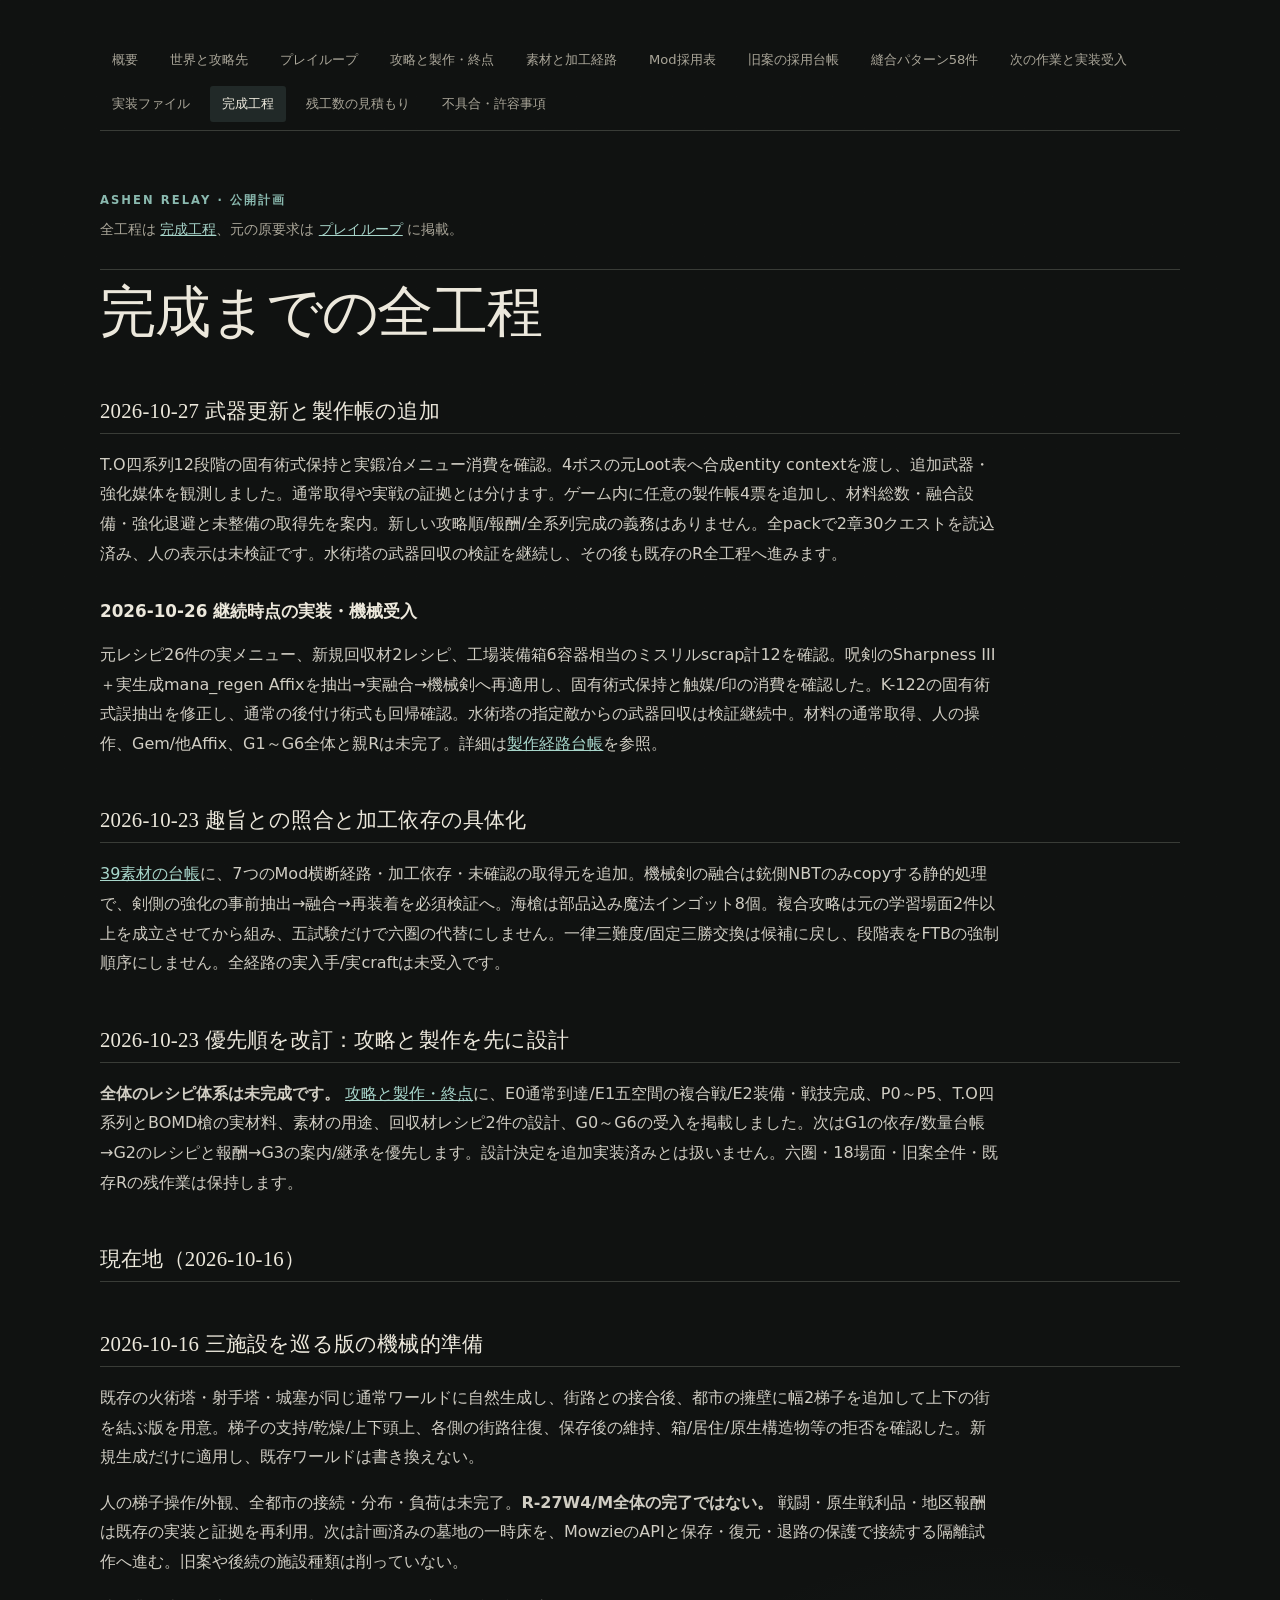
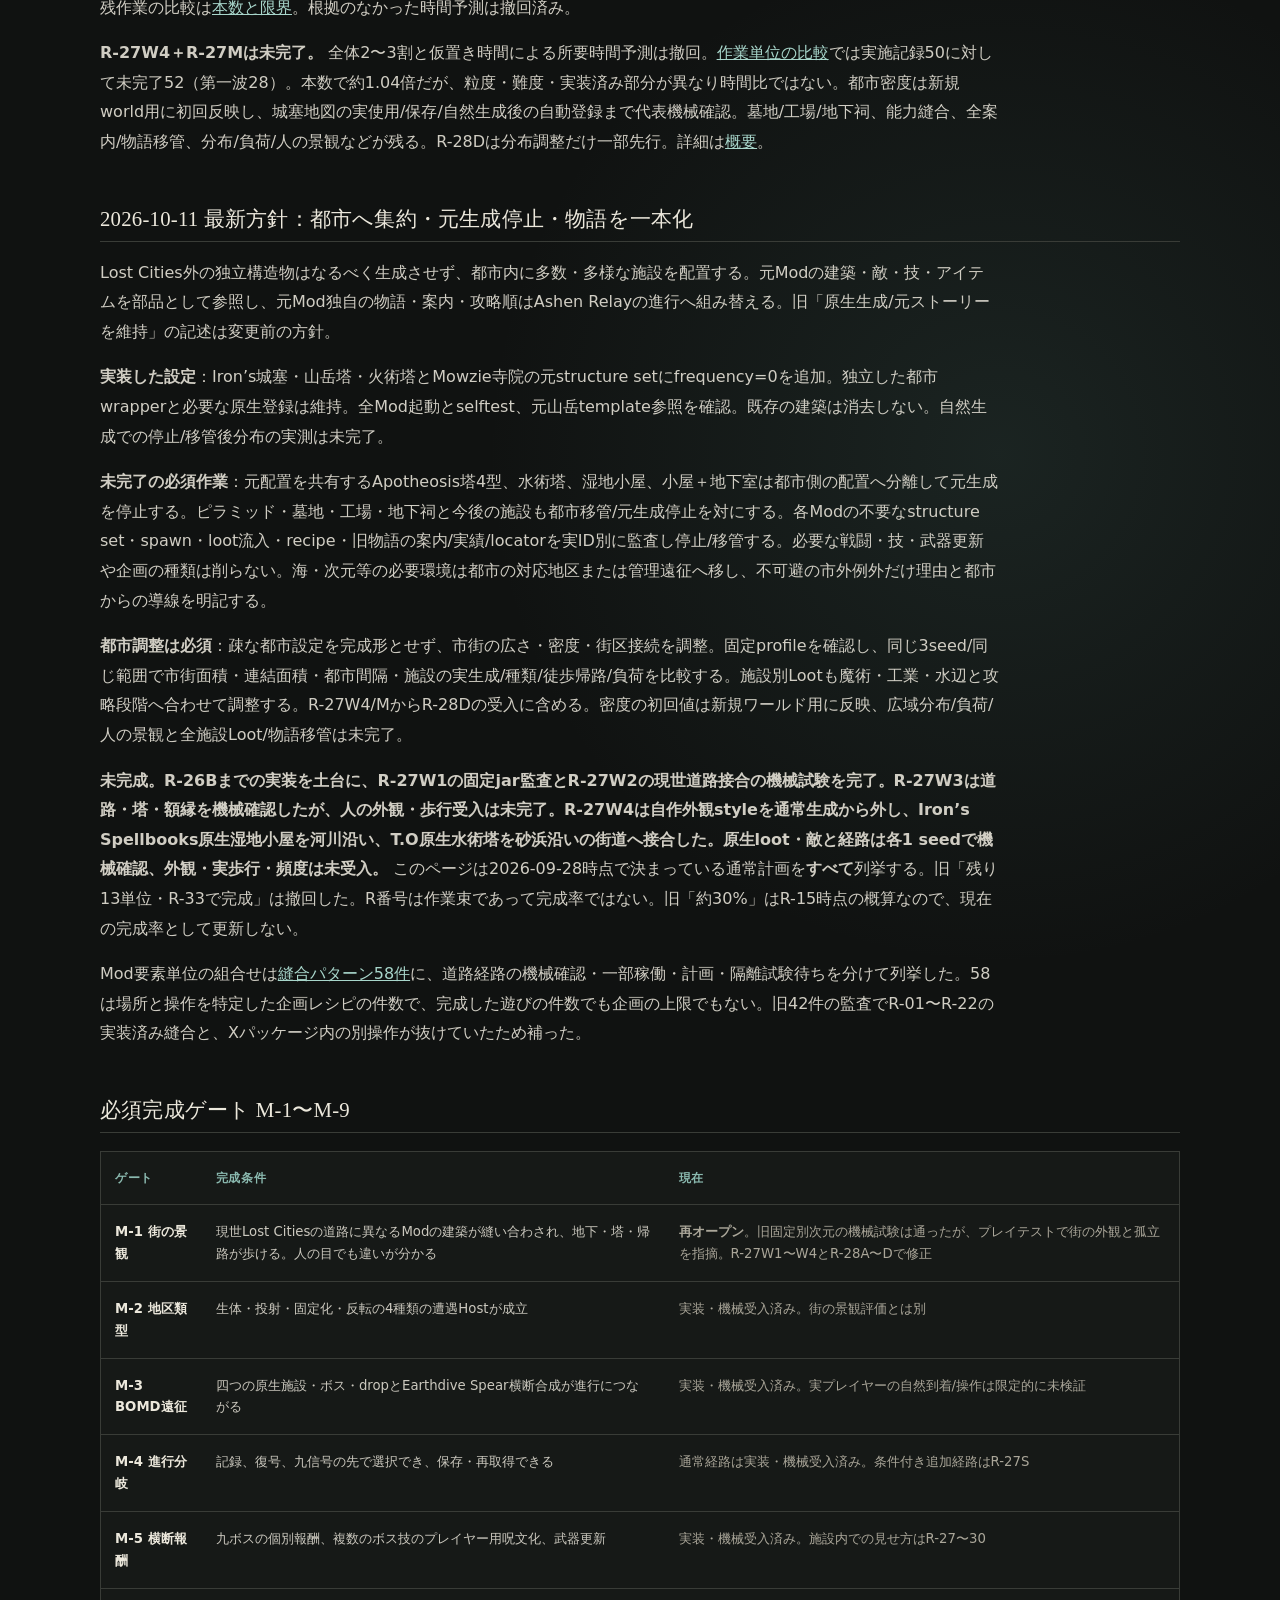
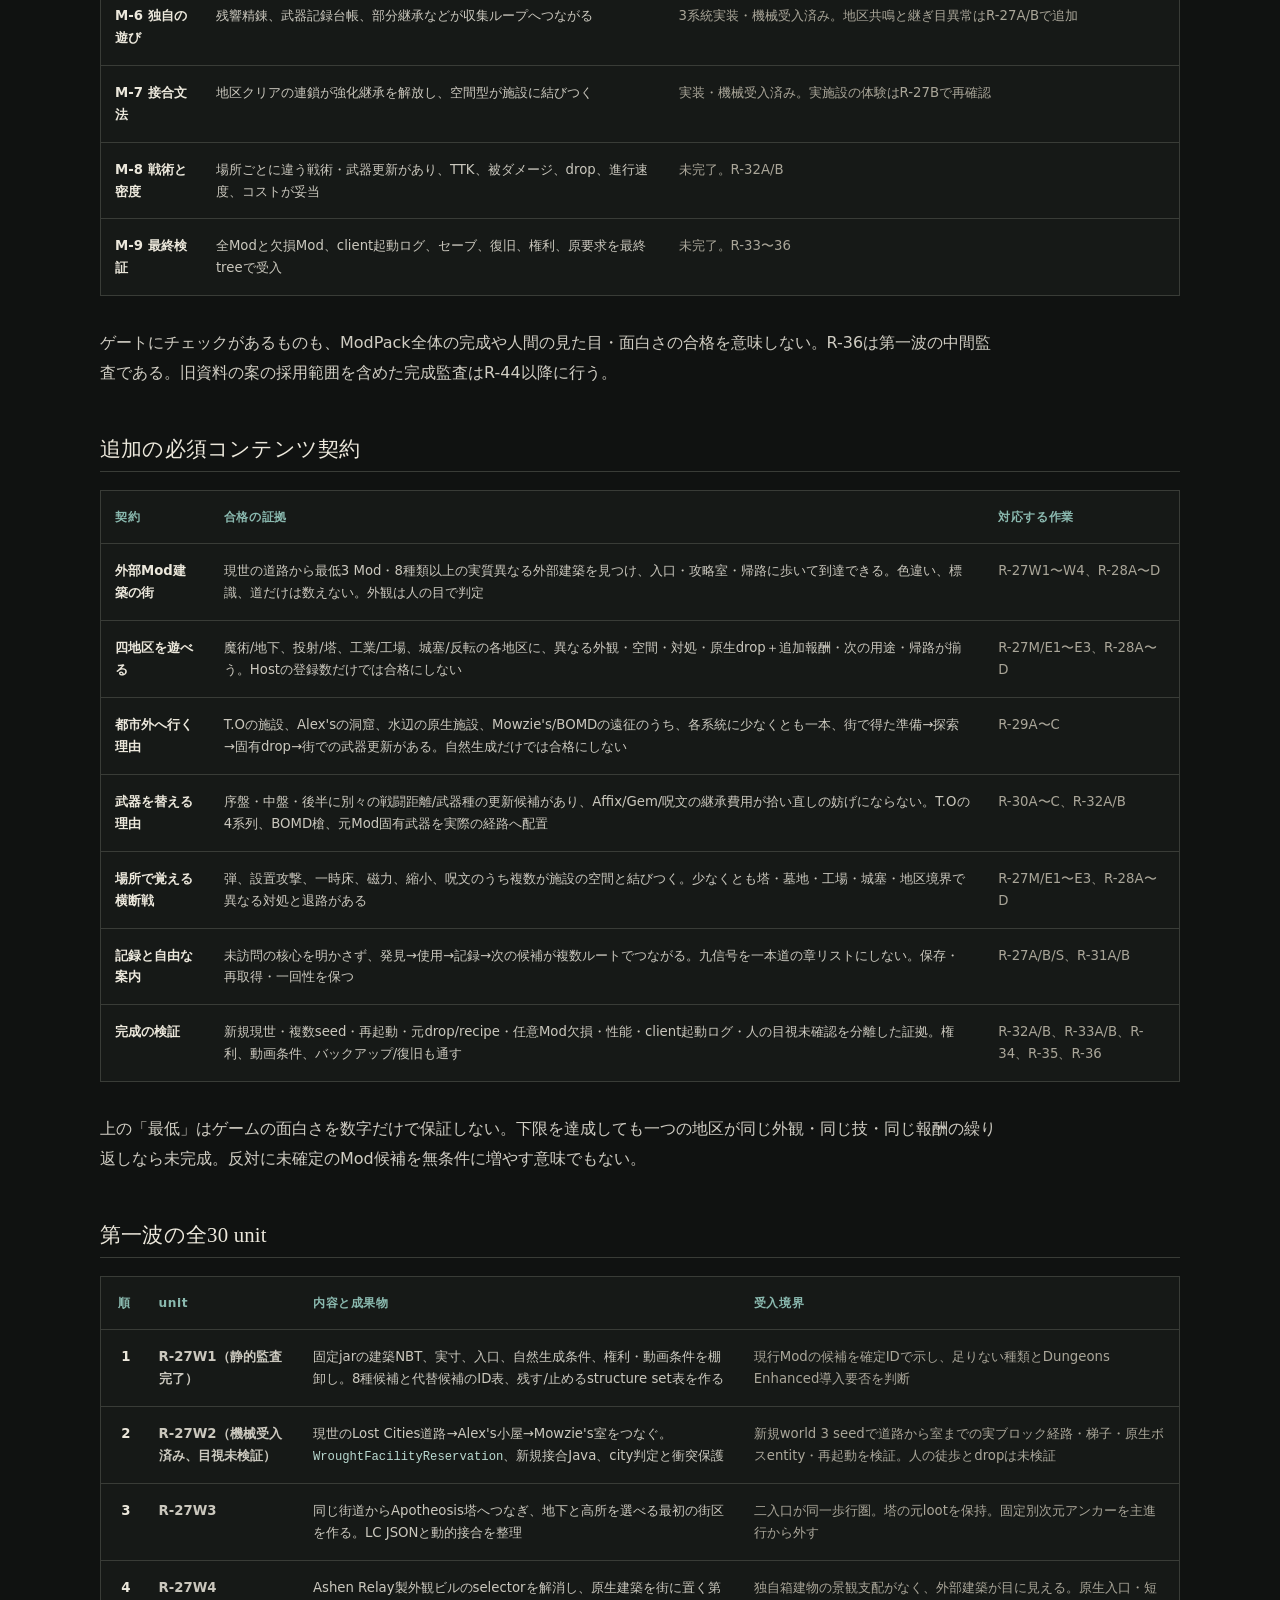
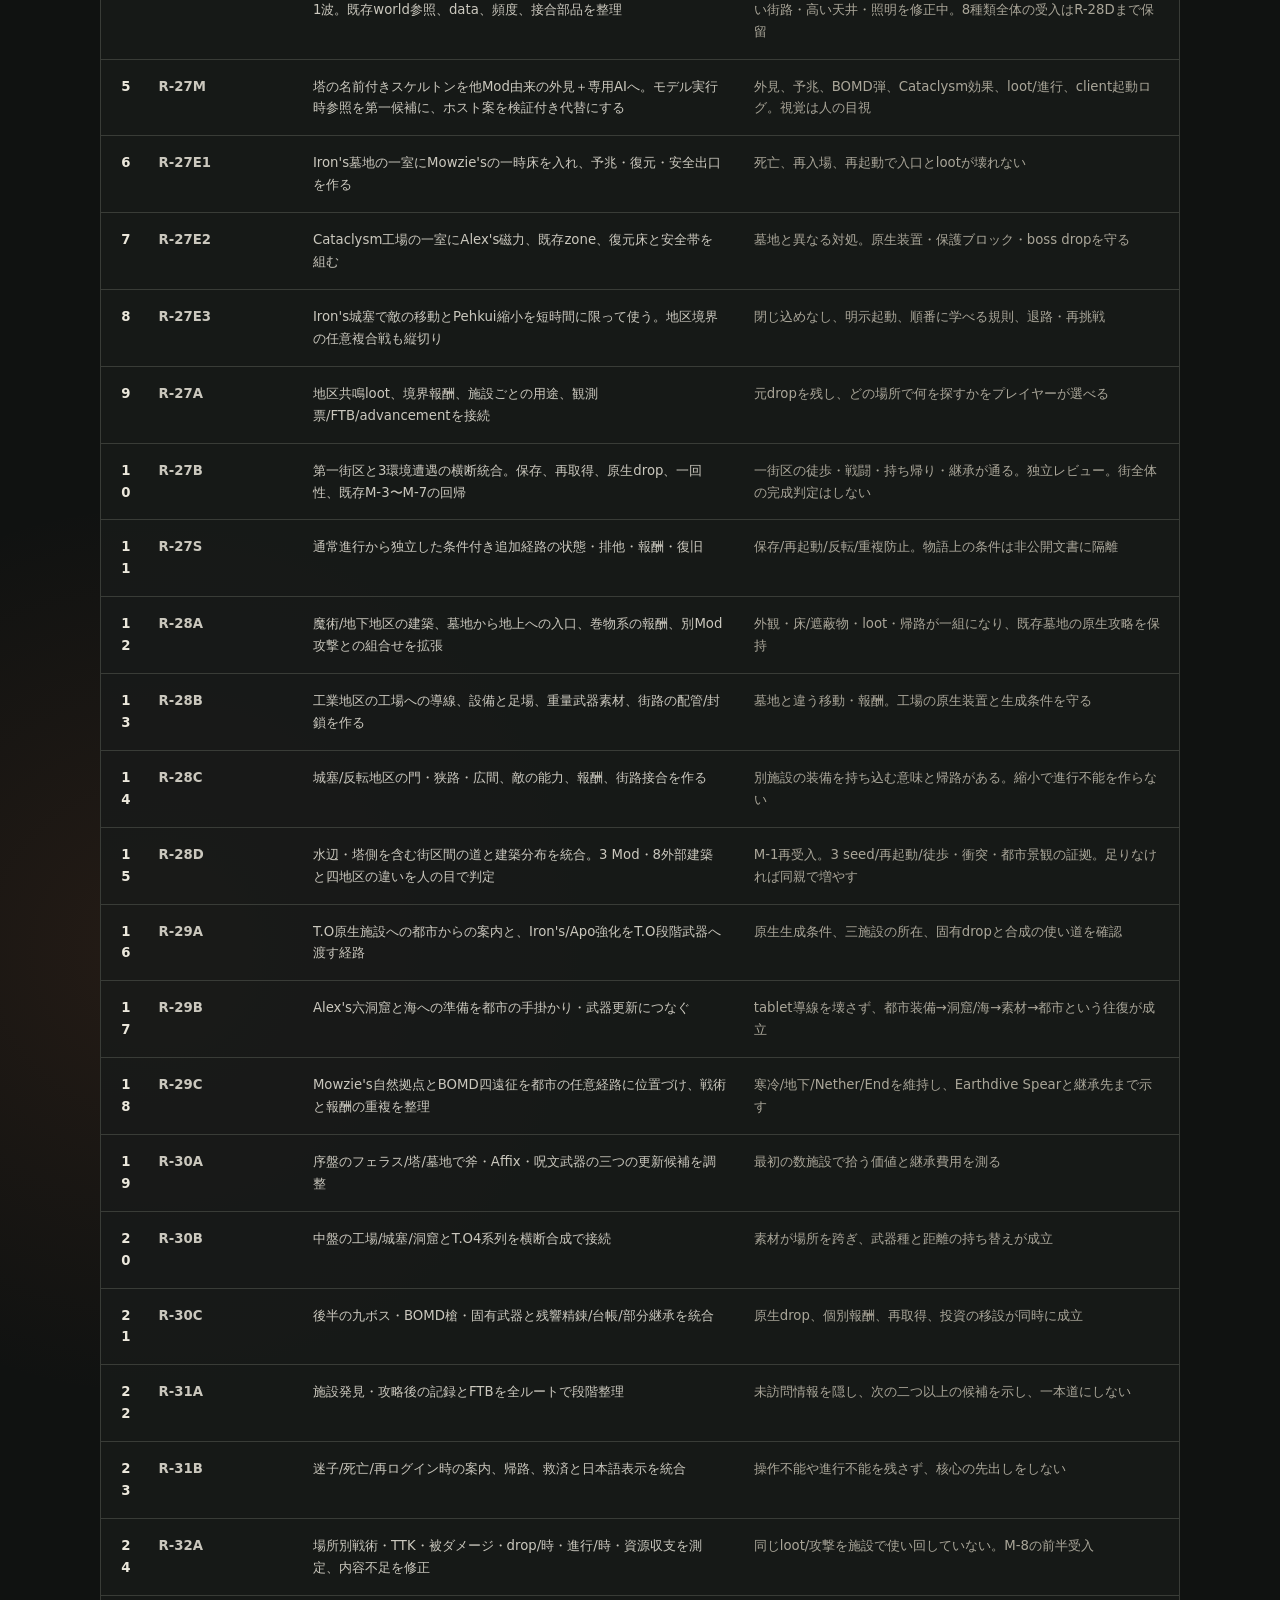
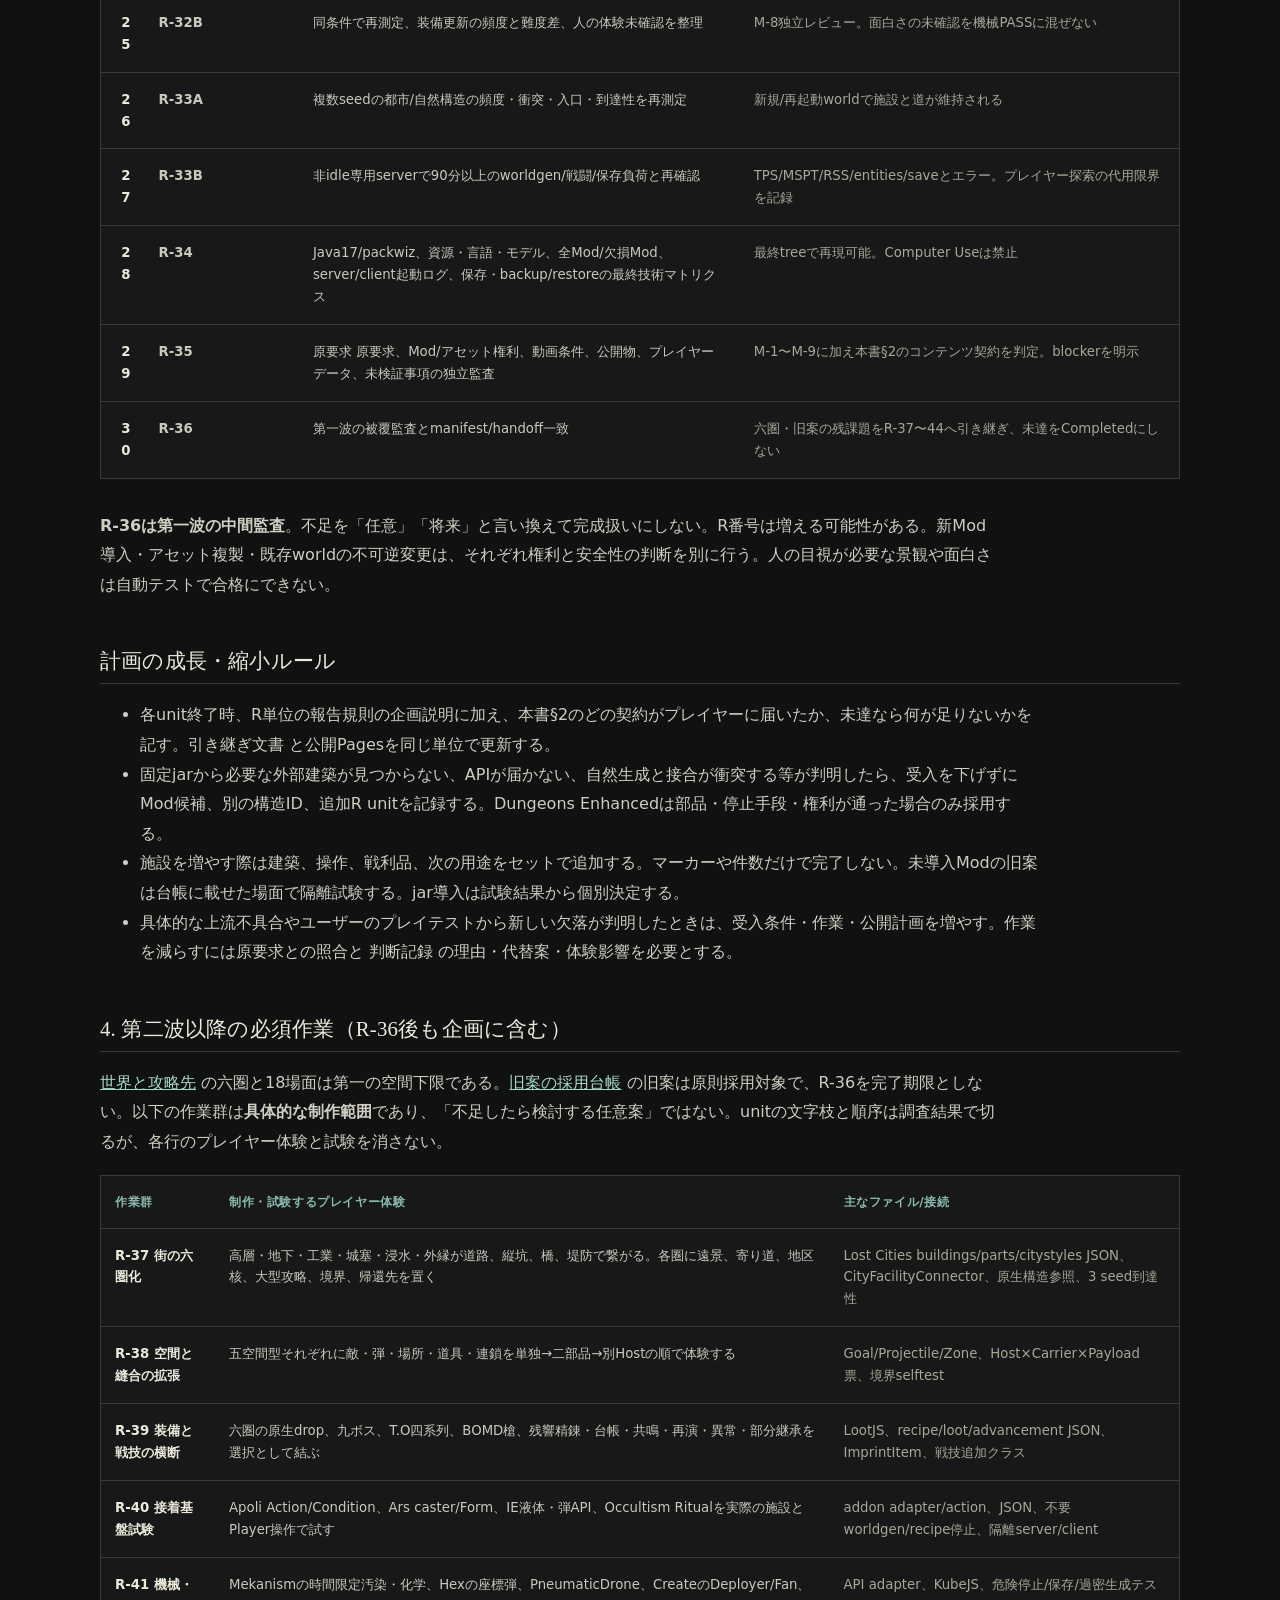
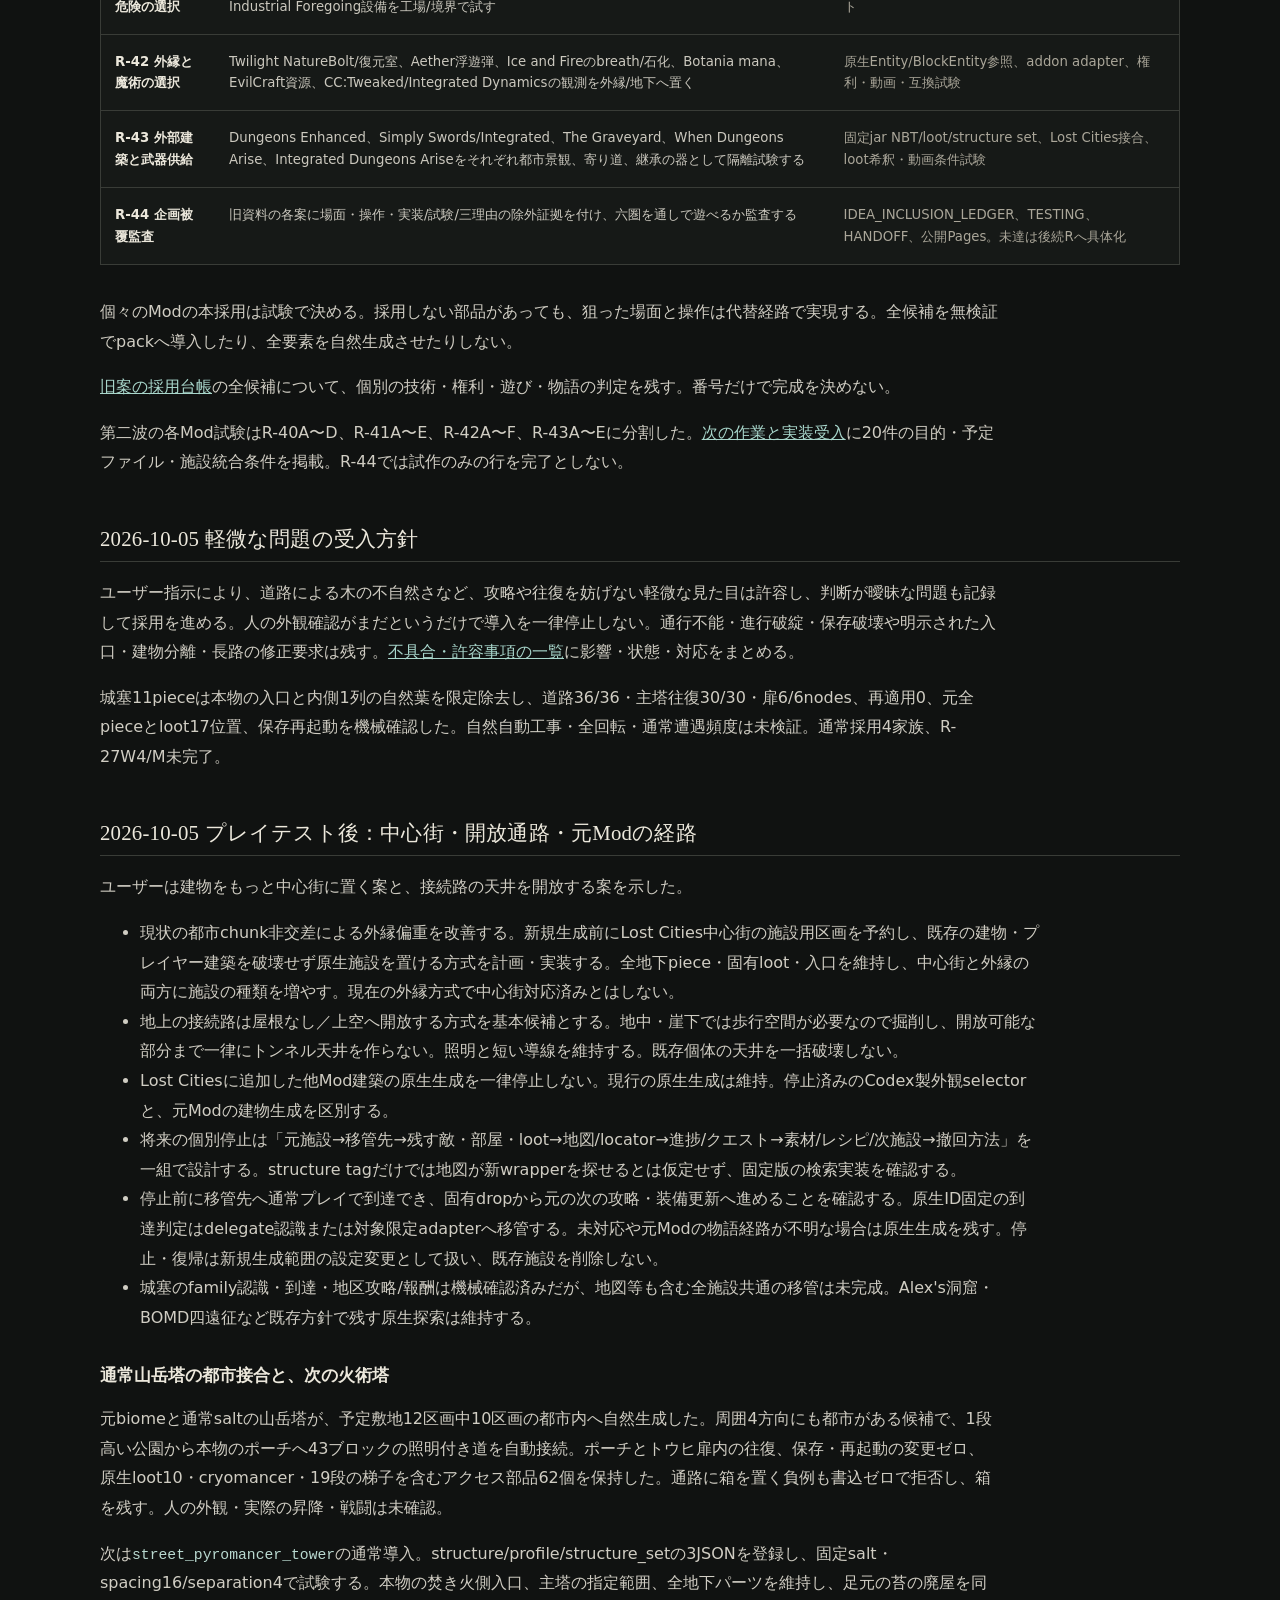
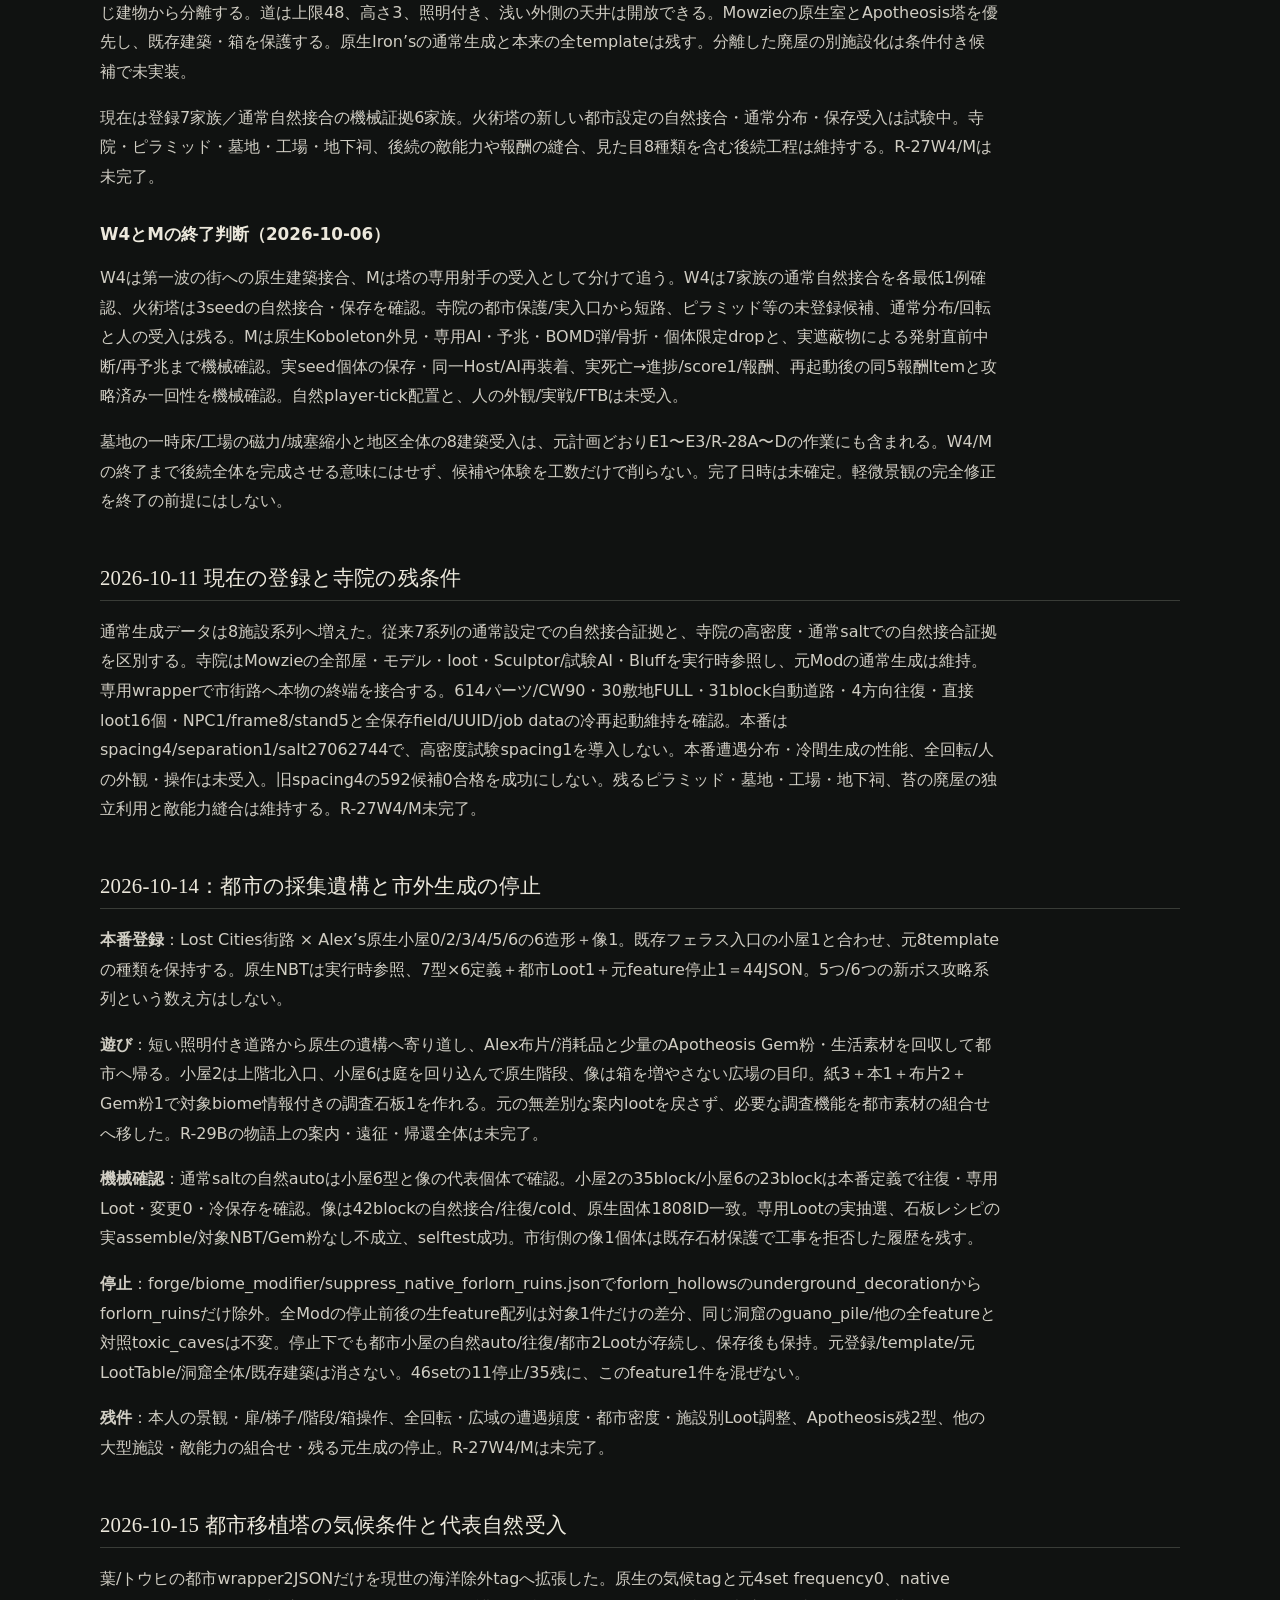
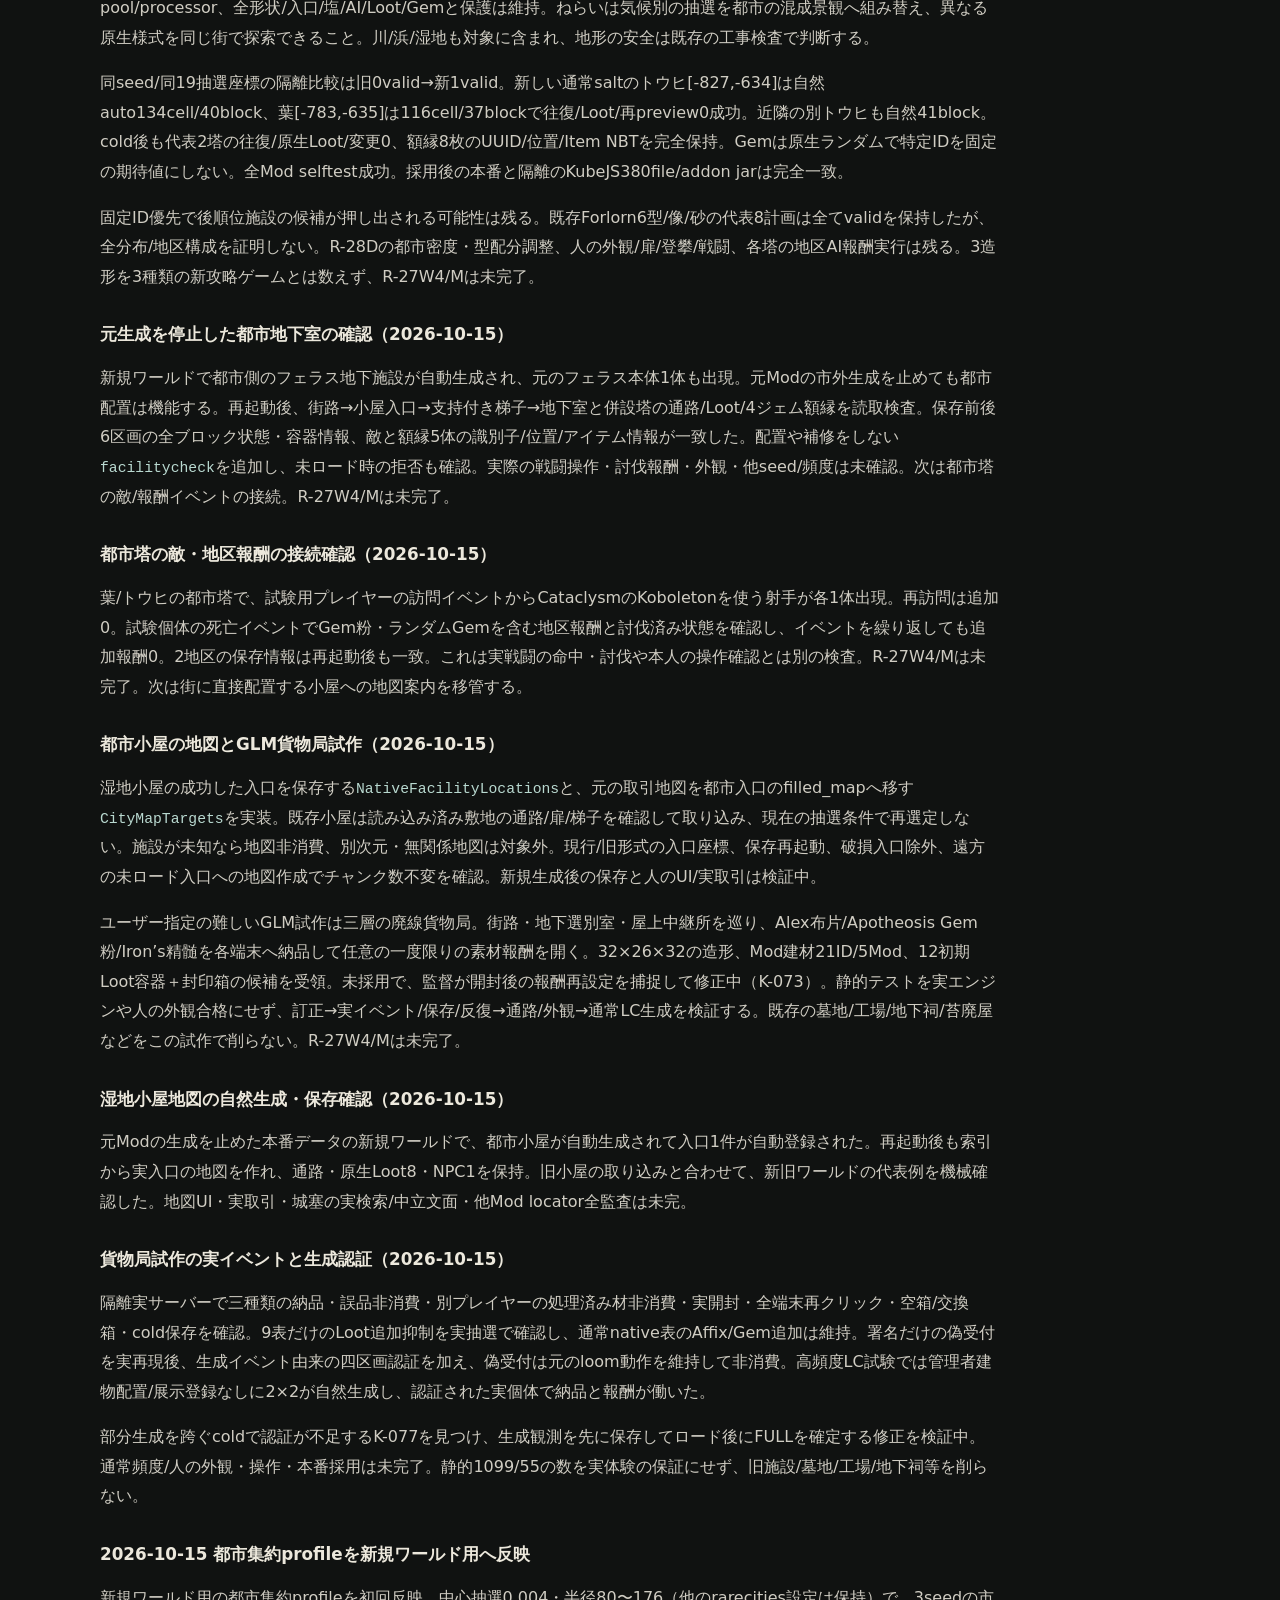
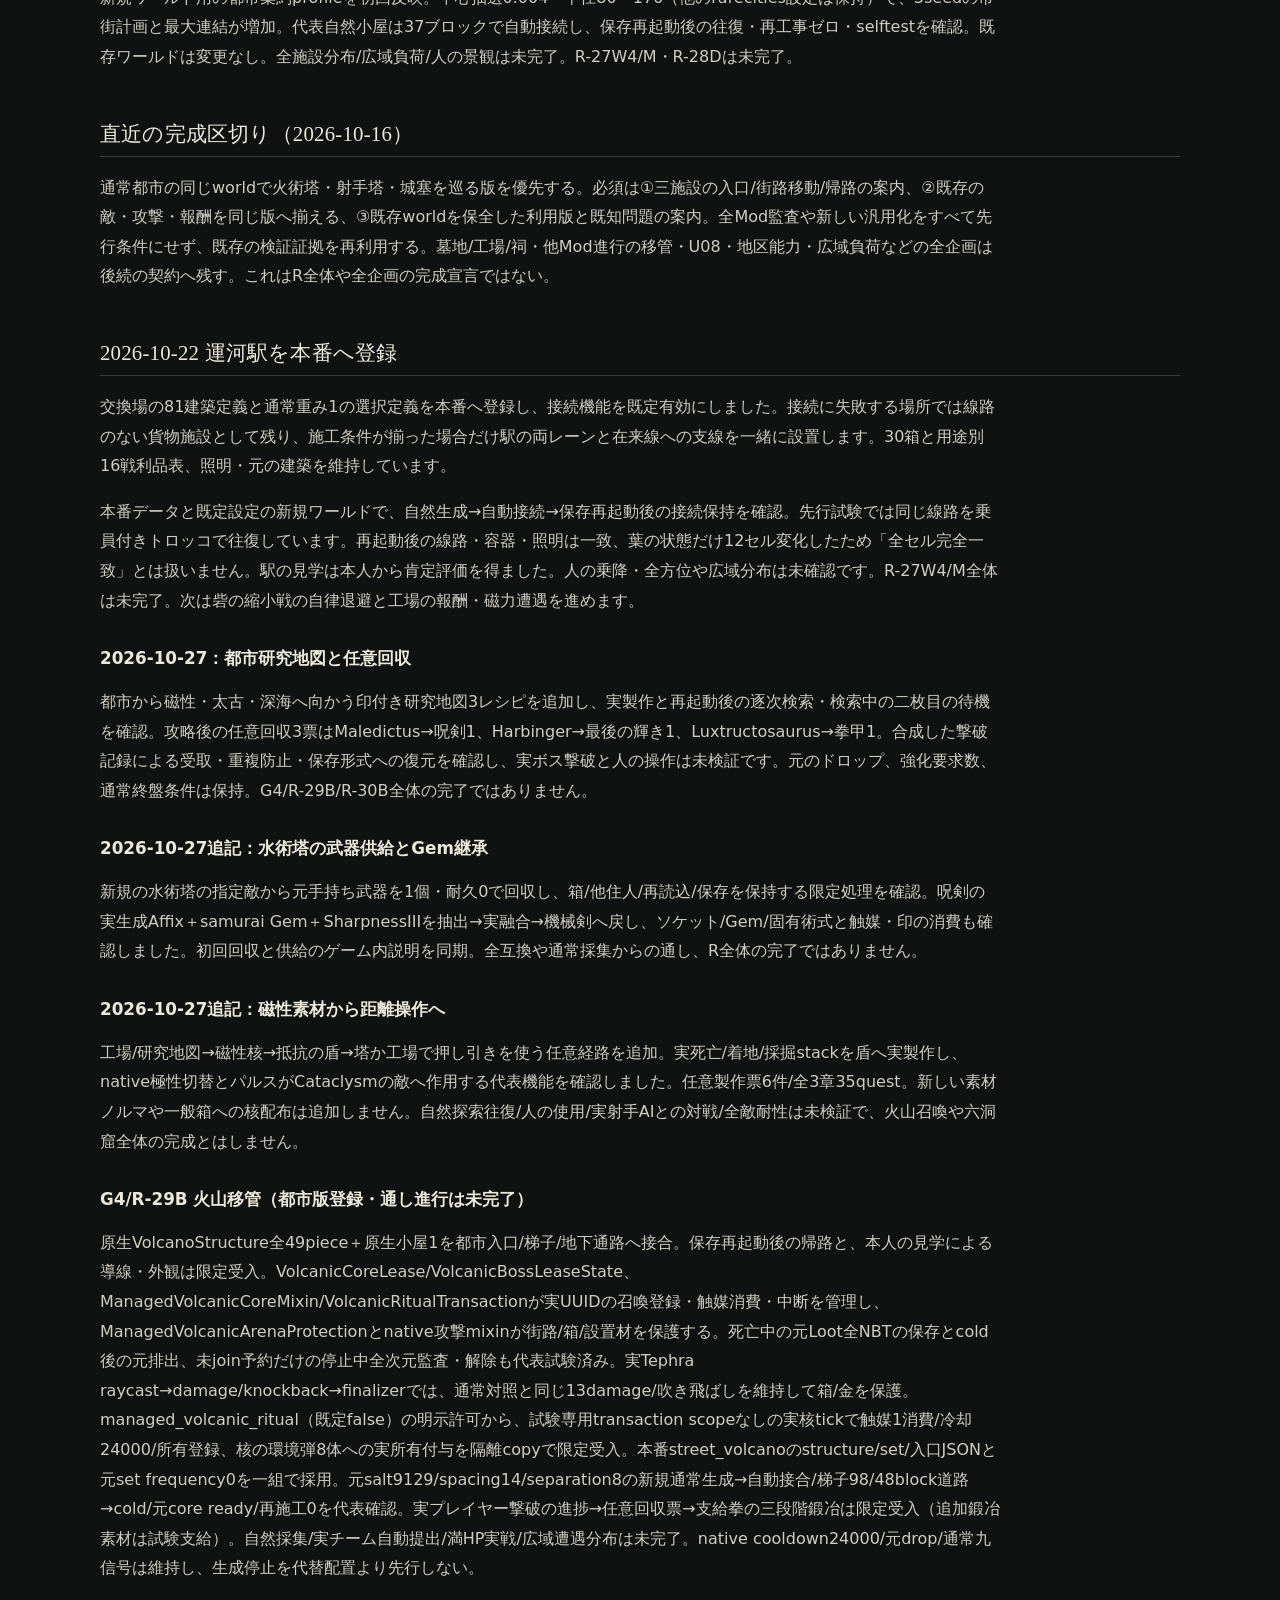
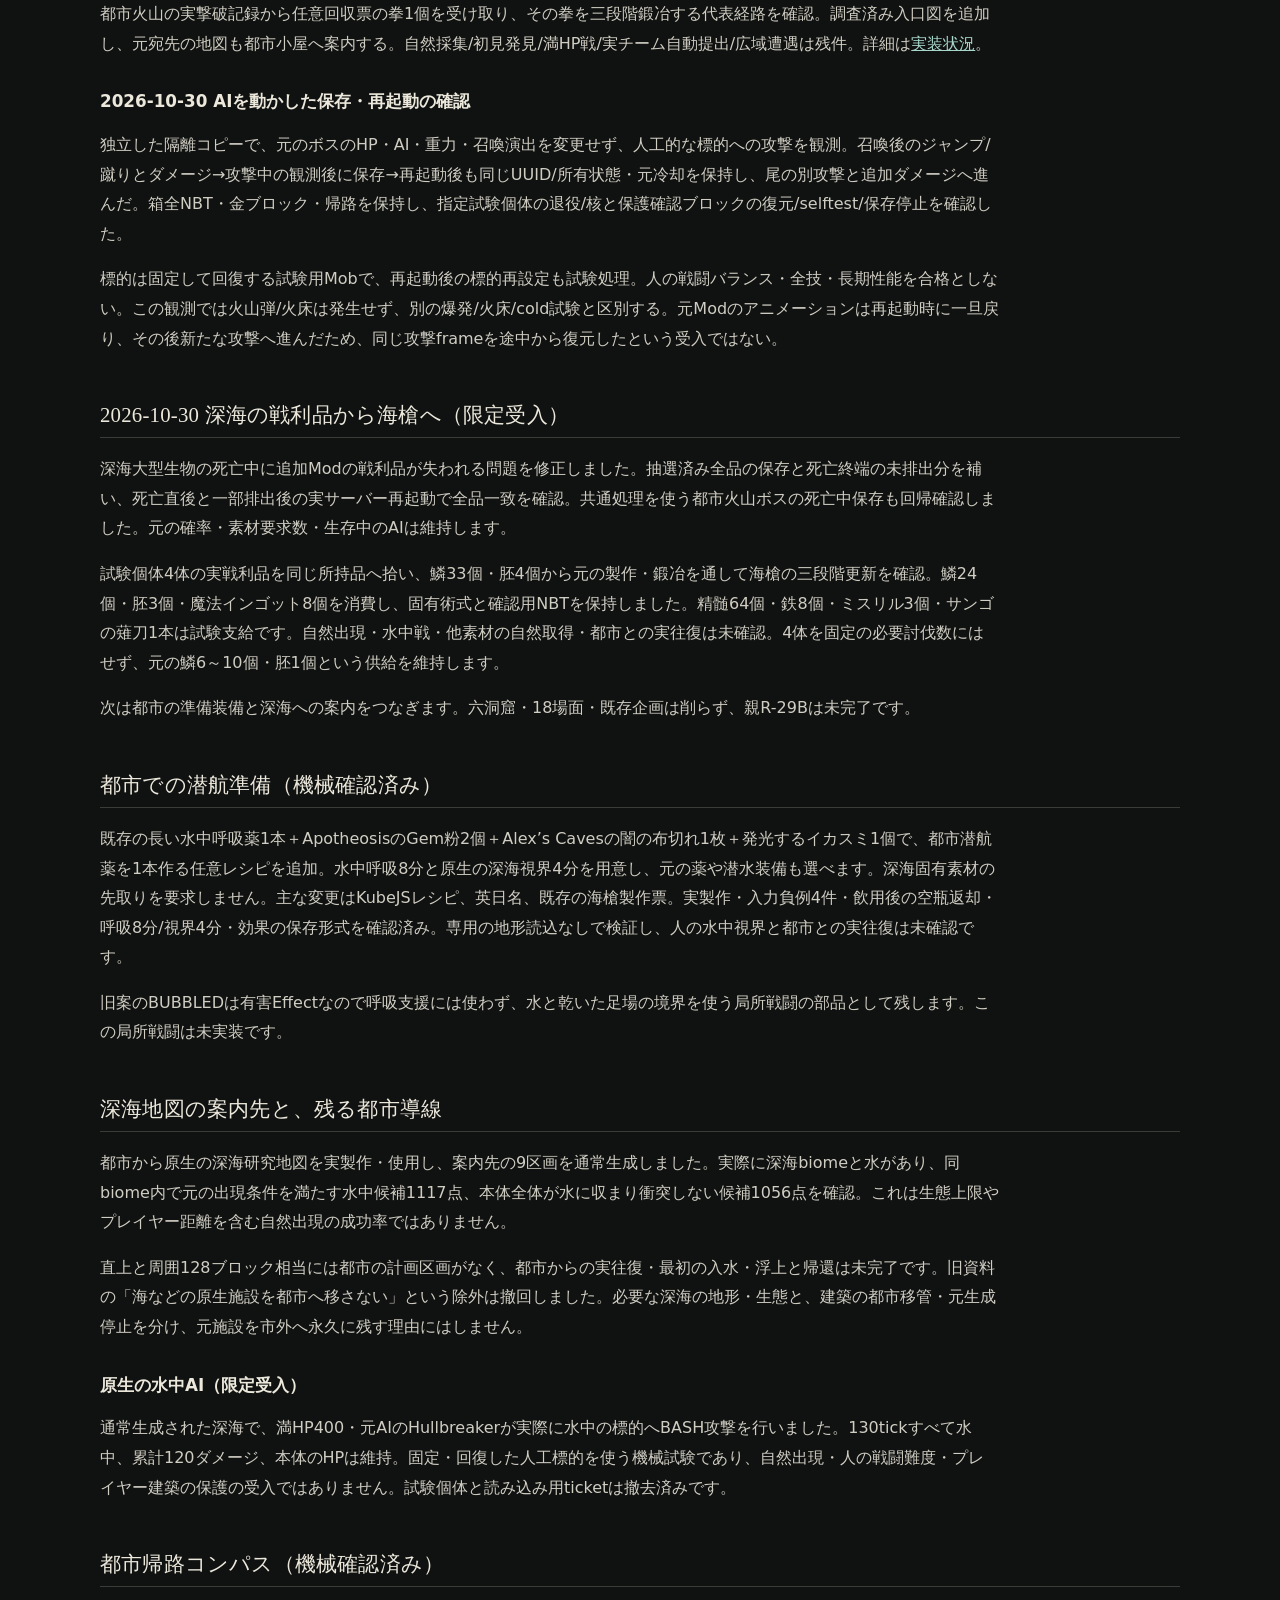
==== completion.html @ 856a6ea9 "Document native return and cleansing verification" ====
<!doctype html>
<html lang="ja">
<head>
  <meta charset="utf-8">
  <meta name="viewport" content="width=device-width, initial-scale=1">
  <meta name="robots" content="noindex, nofollow, noarchive">
  <meta name="description" content="Ashen Relayの完成工程。実装済み・計画・受入条件を区別して掲載。">
  <title>完成工程 — Ashen Relay</title>
  <link rel="stylesheet" href="style.css">
</head>
<body>
  <main>
    <nav class="site-nav" aria-label="サイト内のページ"><a href="index.html">概要</a><a href="world.html">世界と攻略先</a><a href="gameplay.html">プレイループ</a><a href="progression.html">攻略と製作・終点</a><a href="recipes.html">素材と加工経路</a><a href="mods.html">Mod採用表</a><a href="ideas.html">旧案の採用台帳</a><a href="seams.html">縫合パターン58件</a><a href="delivery.html">次の作業と実装受入</a><a href="implementation.html">実装ファイル</a><a href="completion.html" aria-current="page">完成工程</a><a href="estimate.html">残工数の見積もり</a><a href="known-issues.html">不具合・許容事項</a></nav>
    <header class="subpage-header"><p class="eyebrow">ASHEN RELAY · 公開計画</p><p class="subpage-lead">全工程は <a href="completion.html">完成工程</a>、元の原要求は <a href="gameplay.html">プレイループ</a> に掲載。</p></header>
    <article class="document"><h1>完成までの全工程</h1>
<h2>2026-10-27 武器更新と製作帳の追加</h2>
<p>T.O四系列12段階の固有術式保持と実鍛冶メニュー消費を確認。4ボスの元Loot表へ合成entity contextを渡し、追加武器・強化媒体を観測しました。通常取得や実戦の証拠とは分けます。ゲーム内に任意の製作帳4票を追加し、材料総数・融合設備・強化退避と未整備の取得先を案内。新しい攻略順/報酬/全系列完成の義務はありません。全packで2章30クエストを読込済み、人の表示は未検証です。水術塔の武器回収の検証を継続し、その後も既存のR全工程へ進みます。</p>
<h3>2026-10-26 継続時点の実装・機械受入</h3>
<p>元レシピ26件の実メニュー、新規回収材2レシピ、工場装備箱6容器相当のミスリルscrap計12を確認。呪剣のSharpness III＋実生成mana_regen Affixを抽出→実融合→機械剣へ再適用し、固有術式保持と触媒/印の消費を確認した。K-122の固有術式誤抽出を修正し、通常の後付け術式も回帰確認。水術塔の指定敵からの武器回収は検証継続中。材料の通常取得、人の操作、Gem/他Affix、G1～G6全体と親Rは未完了。詳細は<a href="recipes.html">製作経路台帳</a>を参照。</p>
<h2>2026-10-23 趣旨との照合と加工依存の具体化</h2>
<p><a href="recipes.html">39素材の台帳</a>に、7つのMod横断経路・加工依存・未確認の取得元を追加。機械剣の融合は銃側NBTのみcopyする静的処理で、剣側の強化の事前抽出→融合→再装着を必須検証へ。海槍は部品込み魔法インゴット8個。複合攻略は元の学習場面2件以上を成立させてから組み、五試験だけで六圏の代替にしません。一律三難度/固定三勝交換は候補に戻し、段階表をFTBの強制順序にしません。全経路の実入手/実craftは未受入です。</p>
<h2>2026-10-23 優先順を改訂：攻略と製作を先に設計</h2>
<p><strong>全体のレシピ体系は未完成です。</strong> <a href="progression.html">攻略と製作・終点</a>に、E0通常到達/E1五空間の複合戦/E2装備・戦技完成、P0～P5、T.O四系列とBOMD槍の実材料、素材の用途、回収材レシピ2件の設計、G0～G6の受入を掲載しました。次はG1の依存/数量台帳→G2のレシピと報酬→G3の案内/継承を優先します。設計決定を追加実装済みとは扱いません。六圏・18場面・旧案全件・既存Rの残作業は保持します。</p>
<h2>現在地（2026-10-16）</h2>
<h2>2026-10-16 三施設を巡る版の機械的準備</h2>
<p>既存の火術塔・射手塔・城塞が同じ通常ワールドに自然生成し、街路との接合後、都市の擁壁に幅2梯子を追加して上下の街を結ぶ版を用意。梯子の支持/乾燥/上下頭上、各側の街路往復、保存後の維持、箱/居住/原生構造物等の拒否を確認した。新規生成だけに適用し、既存ワールドは書き換えない。</p>
<p>人の梯子操作/外観、全都市の接続・分布・負荷は未完了。<strong>R-27W4/M全体の完了ではない。</strong> 戦闘・原生戦利品・地区報酬は既存の実装と証拠を再利用。次は計画済みの墓地の一時床を、MowzieのAPIと保存・復元・退路の保護で接続する隔離試作へ進む。旧案や後続の施設種類は削っていない。</p>
<p>残作業の比較は<a href="estimate.html">本数と限界</a>。根拠のなかった時間予測は撤回済み。</p>
<p><strong>R-27W4＋R-27Mは未完了。</strong> 全体2〜3割と仮置き時間による所要時間予測は撤回。<a href="estimate.html">作業単位の比較</a>では実施記録50に対して未完了52（第一波28）。本数で約1.04倍だが、粒度・難度・実装済み部分が異なり時間比ではない。都市密度は新規world用に初回反映し、城塞地図の実使用/保存/自然生成後の自動登録まで代表機械確認。墓地/工場/地下祠、能力縫合、全案内/物語移管、分布/負荷/人の景観などが残る。R-28Dは分布調整だけ一部先行。詳細は<a href="index.html">概要</a>。</p>
<h2>2026-10-11 最新方針：都市へ集約・元生成停止・物語を一本化</h2>
<p>Lost Cities外の独立構造物はなるべく生成させず、都市内に多数・多様な施設を配置する。元Modの建築・敵・技・アイテムを部品として参照し、元Mod独自の物語・案内・攻略順はAshen Relayの進行へ組み替える。旧「原生生成/元ストーリーを維持」の記述は変更前の方針。</p>
<p><strong>実装した設定</strong>：Iron’s城塞・山岳塔・火術塔とMowzie寺院の元structure setにfrequency=0を追加。独立した都市wrapperと必要な原生登録は維持。全Mod起動とselftest、元山岳template参照を確認。既存の建築は消去しない。自然生成での停止/移管後分布の実測は未完了。</p>
<p><strong>未完了の必須作業</strong>：元配置を共有するApotheosis塔4型、水術塔、湿地小屋、小屋＋地下室は都市側の配置へ分離して元生成を停止する。ピラミッド・墓地・工場・地下祠と今後の施設も都市移管/元生成停止を対にする。各Modの不要なstructure set・spawn・loot流入・recipe・旧物語の案内/実績/locatorを実ID別に監査し停止/移管する。必要な戦闘・技・武器更新や企画の種類は削らない。海・次元等の必要環境は都市の対応地区または管理遠征へ移し、不可避の市外例外だけ理由と都市からの導線を明記する。</p>
<p><strong>都市調整は必須</strong>：疎な都市設定を完成形とせず、市街の広さ・密度・街区接続を調整。固定profileを確認し、同じ3seed/同じ範囲で市街面積・連結面積・都市間隔・施設の実生成/種類/徒歩帰路/負荷を比較する。施設別Lootも魔術・工業・水辺と攻略段階へ合わせて調整する。R-27W4/MからR-28Dの受入に含める。密度の初回値は新規ワールド用に反映、広域分布/負荷/人の景観と全施設Loot/物語移管は未完了。</p>
<p><strong>未完成。R-26Bまでの実装を土台に、R-27W1の固定jar監査とR-27W2の現世道路接合の機械試験を完了。R-27W3は道路・塔・額縁を機械確認したが、人の外観・歩行受入は未完了。R-27W4は自作外観styleを通常生成から外し、Iron’s Spellbooks原生湿地小屋を河川沿い、T.O原生水術塔を砂浜沿いの街道へ接合した。原生loot・敵と経路は各1 seedで機械確認、外観・実歩行・頻度は未受入。</strong> このページは2026-09-28時点で決まっている通常計画を<strong>すべて</strong>列挙する。旧「残り13単位・R-33で完成」は撤回した。R番号は作業束であって完成率ではない。旧「約30%」はR-15時点の概算なので、現在の完成率として更新しない。</p>
<p>Mod要素単位の組合せは<a href="seams.html">縫合パターン58件</a>に、道路経路の機械確認・一部稼働・計画・隔離試験待ちを分けて列挙した。58は場所と操作を特定した企画レシピの件数で、完成した遊びの件数でも企画の上限でもない。旧42件の監査でR-01〜R-22の実装済み縫合と、Xパッケージ内の別操作が抜けていたため補った。</p>
<h2>必須完成ゲート M-1〜M-9</h2>
<table>
<thead>
<tr>
<th>ゲート</th>
<th>完成条件</th>
<th>現在</th>
</tr>
</thead>
<tbody>
<tr>
<td>M-1 街の景観</td>
<td>現世Lost Citiesの道路に異なるModの建築が縫い合わされ、地下・塔・帰路が歩ける。人の目でも違いが分かる</td>
<td><strong>再オープン</strong>。旧固定別次元の機械試験は通ったが、プレイテストで街の外観と孤立を指摘。R-27W1〜W4とR-28A〜Dで修正</td>
</tr>
<tr>
<td>M-2 地区類型</td>
<td>生体・投射・固定化・反転の4種類の遭遇Hostが成立</td>
<td>実装・機械受入済み。街の景観評価とは別</td>
</tr>
<tr>
<td>M-3 BOMD遠征</td>
<td>四つの原生施設・ボス・dropとEarthdive Spear横断合成が進行につながる</td>
<td>実装・機械受入済み。実プレイヤーの自然到着/操作は限定的に未検証</td>
</tr>
<tr>
<td>M-4 進行分岐</td>
<td>記録、復号、九信号の先で選択でき、保存・再取得できる</td>
<td>通常経路は実装・機械受入済み。条件付き追加経路はR-27S</td>
</tr>
<tr>
<td>M-5 横断報酬</td>
<td>九ボスの個別報酬、複数のボス技のプレイヤー用呪文化、武器更新</td>
<td>実装・機械受入済み。施設内での見せ方はR-27〜30</td>
</tr>
<tr>
<td>M-6 独自の遊び</td>
<td>残響精錬、武器記録台帳、部分継承などが収集ループへつながる</td>
<td>3系統実装・機械受入済み。地区共鳴と継ぎ目異常はR-27A/Bで追加</td>
</tr>
<tr>
<td>M-7 接合文法</td>
<td>地区クリアの連鎖が強化継承を解放し、空間型が施設に結びつく</td>
<td>実装・機械受入済み。実施設の体験はR-27Bで再確認</td>
</tr>
<tr>
<td>M-8 戦術と密度</td>
<td>場所ごとに違う戦術・武器更新があり、TTK、被ダメージ、drop、進行速度、コストが妥当</td>
<td>未完了。R-32A/B</td>
</tr>
<tr>
<td>M-9 最終検証</td>
<td>全Modと欠損Mod、client起動ログ、セーブ、復旧、権利、原要求を最終treeで受入</td>
<td>未完了。R-33〜36</td>
</tr>
</tbody>
</table>
<p>ゲートにチェックがあるものも、ModPack全体の完成や人間の見た目・面白さの合格を意味しない。R-36は第一波の中間監査である。旧資料の案の採用範囲を含めた完成監査はR-44以降に行う。</p>
<h2>追加の必須コンテンツ契約</h2>
<table>
<thead>
<tr>
<th>契約</th>
<th>合格の証拠</th>
<th>対応する作業</th>
</tr>
</thead>
<tbody>
<tr>
<td><strong>外部Mod建築の街</strong></td>
<td>現世の道路から最低3 Mod・8種類以上の実質異なる外部建築を見つけ、入口・攻略室・帰路に歩いて到達できる。色違い、標識、道だけは数えない。外観は人の目で判定</td>
<td>R-27W1〜W4、R-28A〜D</td>
</tr>
<tr>
<td><strong>四地区を遊べる</strong></td>
<td>魔術/地下、投射/塔、工業/工場、城塞/反転の各地区に、異なる外観・空間・対処・原生drop＋追加報酬・次の用途・帰路が揃う。Hostの登録数だけでは合格にしない</td>
<td>R-27M/E1〜E3、R-28A〜D</td>
</tr>
<tr>
<td><strong>都市外へ行く理由</strong></td>
<td>T.Oの施設、Alex'sの洞窟、水辺の原生施設、Mowzie's/BOMDの遠征のうち、各系統に少なくとも一本、街で得た準備→探索→固有drop→街での武器更新がある。自然生成だけでは合格にしない</td>
<td>R-29A〜C</td>
</tr>
<tr>
<td><strong>武器を替える理由</strong></td>
<td>序盤・中盤・後半に別々の戦闘距離/武器種の更新候補があり、Affix/Gem/呪文の継承費用が拾い直しの妨げにならない。T.Oの4系列、BOMD槍、元Mod固有武器を実際の経路へ配置</td>
<td>R-30A〜C、R-32A/B</td>
</tr>
<tr>
<td><strong>場所で覚える横断戦</strong></td>
<td>弾、設置攻撃、一時床、磁力、縮小、呪文のうち複数が施設の空間と結びつく。少なくとも塔・墓地・工場・城塞・地区境界で異なる対処と退路がある</td>
<td>R-27M/E1〜E3、R-28A〜D</td>
</tr>
<tr>
<td><strong>記録と自由な案内</strong></td>
<td>未訪問の核心を明かさず、発見→使用→記録→次の候補が複数ルートでつながる。九信号を一本道の章リストにしない。保存・再取得・一回性を保つ</td>
<td>R-27A/B/S、R-31A/B</td>
</tr>
<tr>
<td><strong>完成の検証</strong></td>
<td>新規現世・複数seed・再起動・元drop/recipe・任意Mod欠損・性能・client起動ログ・人の目視未確認を分離した証拠。権利、動画条件、バックアップ/復旧も通す</td>
<td>R-32A/B、R-33A/B、R-34、R-35、R-36</td>
</tr>
</tbody>
</table>
<p>上の「最低」はゲームの面白さを数字だけで保証しない。下限を達成しても一つの地区が同じ外観・同じ技・同じ報酬の繰り返しなら未完成。反対に未確定のMod候補を無条件に増やす意味でもない。</p>
<h2>第一波の全30 unit</h2>
<table>
<thead>
<tr>
<th style="text-align:right">順</th>
<th>unit</th>
<th>内容と成果物</th>
<th>受入境界</th>
</tr>
</thead>
<tbody>
<tr>
<td style="text-align:right">1</td>
<td><strong>R-27W1（静的監査完了）</strong></td>
<td>固定jarの建築NBT、実寸、入口、自然生成条件、権利・動画条件を棚卸し。8種候補と代替候補のID表、残す/止めるstructure set表を作る</td>
<td>現行Modの候補を確定IDで示し、足りない種類とDungeons Enhanced導入要否を判断</td>
</tr>
<tr>
<td style="text-align:right">2</td>
<td><strong>R-27W2（機械受入済み、目視未検証）</strong></td>
<td>現世のLost Cities道路→Alex's小屋→Mowzie's室をつなぐ。<code>WroughtFacilityReservation</code>、新規接合Java、city判定と衝突保護</td>
<td>新規world 3 seedで道路から室までの実ブロック経路・梯子・原生ボスentity・再起動を検証。人の徒歩とdropは未検証</td>
</tr>
<tr>
<td style="text-align:right">3</td>
<td><strong>R-27W3</strong></td>
<td>同じ街道からApotheosis塔へつなぎ、地下と高所を選べる最初の街区を作る。LC JSONと動的接合を整理</td>
<td>二入口が同一歩行圏。塔の元lootを保持。固定別次元アンカーを主進行から外す</td>
</tr>
<tr>
<td style="text-align:right">4</td>
<td><strong>R-27W4</strong></td>
<td>Ashen Relay製外観ビルのselectorを解消し、原生建築を街に置く第1波。既存world参照、data、頻度、接合部品を整理</td>
<td>独自箱建物の景観支配がなく、外部建築が目に見える。原生入口・短い街路・高い天井・照明を修正中。8種類全体の受入はR-28Dまで保留</td>
</tr>
<tr>
<td style="text-align:right">5</td>
<td><strong>R-27M</strong></td>
<td>塔の名前付きスケルトンを他Mod由来の外見＋専用AIへ。モデル実行時参照を第一候補に、ホスト案を検証付き代替にする</td>
<td>外見、予兆、BOMD弾、Cataclysm効果、loot/進行、client起動ログ。視覚は人の目視</td>
</tr>
<tr>
<td style="text-align:right">6</td>
<td><strong>R-27E1</strong></td>
<td>Iron's墓地の一室にMowzie'sの一時床を入れ、予兆・復元・安全出口を作る</td>
<td>死亡、再入場、再起動で入口とlootが壊れない</td>
</tr>
<tr>
<td style="text-align:right">7</td>
<td><strong>R-27E2</strong></td>
<td>Cataclysm工場の一室にAlex's磁力、既存zone、復元床と安全帯を組む</td>
<td>墓地と異なる対処。原生装置・保護ブロック・boss dropを守る</td>
</tr>
<tr>
<td style="text-align:right">8</td>
<td><strong>R-27E3</strong></td>
<td>Iron's城塞で敵の移動とPehkui縮小を短時間に限って使う。地区境界の任意複合戦も縦切り</td>
<td>閉じ込めなし、明示起動、順番に学べる規則、退路・再挑戦</td>
</tr>
<tr>
<td style="text-align:right">9</td>
<td><strong>R-27A</strong></td>
<td>地区共鳴loot、境界報酬、施設ごとの用途、観測票/FTB/advancementを接続</td>
<td>元dropを残し、どの場所で何を探すかをプレイヤーが選べる</td>
</tr>
<tr>
<td style="text-align:right">10</td>
<td><strong>R-27B</strong></td>
<td>第一街区と3環境遭遇の横断統合。保存、再取得、原生drop、一回性、既存M-3〜M-7の回帰</td>
<td>一街区の徒歩・戦闘・持ち帰り・継承が通る。独立レビュー。街全体の完成判定はしない</td>
</tr>
<tr>
<td style="text-align:right">11</td>
<td><strong>R-27S</strong></td>
<td>通常進行から独立した条件付き追加経路の状態・排他・報酬・復旧</td>
<td>保存/再起動/反転/重複防止。物語上の条件は非公開文書に隔離</td>
</tr>
<tr>
<td style="text-align:right">12</td>
<td><strong>R-28A</strong></td>
<td>魔術/地下地区の建築、墓地から地上への入口、巻物系の報酬、別Mod攻撃との組合せを拡張</td>
<td>外観・床/遮蔽物・loot・帰路が一組になり、既存墓地の原生攻略を保持</td>
</tr>
<tr>
<td style="text-align:right">13</td>
<td><strong>R-28B</strong></td>
<td>工業地区の工場への導線、設備と足場、重量武器素材、街路の配管/封鎖を作る</td>
<td>墓地と違う移動・報酬。工場の原生装置と生成条件を守る</td>
</tr>
<tr>
<td style="text-align:right">14</td>
<td><strong>R-28C</strong></td>
<td>城塞/反転地区の門・狭路・広間、敵の能力、報酬、街路接合を作る</td>
<td>別施設の装備を持ち込む意味と帰路がある。縮小で進行不能を作らない</td>
</tr>
<tr>
<td style="text-align:right">15</td>
<td><strong>R-28D</strong></td>
<td>水辺・塔側を含む街区間の道と建築分布を統合。3 Mod・8外部建築と四地区の違いを人の目で判定</td>
<td>M-1再受入。3 seed/再起動/徒歩・衝突・都市景観の証拠。足りなければ同親で増やす</td>
</tr>
<tr>
<td style="text-align:right">16</td>
<td><strong>R-29A</strong></td>
<td>T.O原生施設への都市からの案内と、Iron's/Apo強化をT.O段階武器へ渡す経路</td>
<td>原生生成条件、三施設の所在、固有dropと合成の使い道を確認</td>
</tr>
<tr>
<td style="text-align:right">17</td>
<td><strong>R-29B</strong></td>
<td>Alex's六洞窟と海への準備を都市の手掛かり・武器更新につなぐ</td>
<td>tablet導線を壊さず、都市装備→洞窟/海→素材→都市という往復が成立</td>
</tr>
<tr>
<td style="text-align:right">18</td>
<td><strong>R-29C</strong></td>
<td>Mowzie's自然拠点とBOMD四遠征を都市の任意経路に位置づけ、戦術と報酬の重複を整理</td>
<td>寒冷/地下/Nether/Endを維持し、Earthdive Spearと継承先まで示す</td>
</tr>
<tr>
<td style="text-align:right">19</td>
<td><strong>R-30A</strong></td>
<td>序盤のフェラス/塔/墓地で斧・Affix・呪文武器の三つの更新候補を調整</td>
<td>最初の数施設で拾う価値と継承費用を測る</td>
</tr>
<tr>
<td style="text-align:right">20</td>
<td><strong>R-30B</strong></td>
<td>中盤の工場/城塞/洞窟とT.O4系列を横断合成で接続</td>
<td>素材が場所を跨ぎ、武器種と距離の持ち替えが成立</td>
</tr>
<tr>
<td style="text-align:right">21</td>
<td><strong>R-30C</strong></td>
<td>後半の九ボス・BOMD槍・固有武器と残響精錬/台帳/部分継承を統合</td>
<td>原生drop、個別報酬、再取得、投資の移設が同時に成立</td>
</tr>
<tr>
<td style="text-align:right">22</td>
<td><strong>R-31A</strong></td>
<td>施設発見・攻略後の記録とFTBを全ルートで段階整理</td>
<td>未訪問情報を隠し、次の二つ以上の候補を示し、一本道にしない</td>
</tr>
<tr>
<td style="text-align:right">23</td>
<td><strong>R-31B</strong></td>
<td>迷子/死亡/再ログイン時の案内、帰路、救済と日本語表示を統合</td>
<td>操作不能や進行不能を残さず、核心の先出しをしない</td>
</tr>
<tr>
<td style="text-align:right">24</td>
<td><strong>R-32A</strong></td>
<td>場所別戦術・TTK・被ダメージ・drop/時・進行/時・資源収支を測定、内容不足を修正</td>
<td>同じloot/攻撃を施設で使い回していない。M-8の前半受入</td>
</tr>
<tr>
<td style="text-align:right">25</td>
<td><strong>R-32B</strong></td>
<td>同条件で再測定、装備更新の頻度と難度差、人の体験未確認を整理</td>
<td>M-8独立レビュー。面白さの未確認を機械PASSに混ぜない</td>
</tr>
<tr>
<td style="text-align:right">26</td>
<td><strong>R-33A</strong></td>
<td>複数seedの都市/自然構造の頻度・衝突・入口・到達性を再測定</td>
<td>新規/再起動worldで施設と道が維持される</td>
</tr>
<tr>
<td style="text-align:right">27</td>
<td><strong>R-33B</strong></td>
<td>非idle専用serverで90分以上のworldgen/戦闘/保存負荷と再確認</td>
<td>TPS/MSPT/RSS/entities/saveとエラー。プレイヤー探索の代用限界を記録</td>
</tr>
<tr>
<td style="text-align:right">28</td>
<td><strong>R-34</strong></td>
<td>Java17/packwiz、資源・言語・モデル、全Mod/欠損Mod、server/client起動ログ、保存・backup/restoreの最終技術マトリクス</td>
<td>最終treeで再現可能。Computer Useは禁止</td>
</tr>
<tr>
<td style="text-align:right">29</td>
<td><strong>R-35</strong></td>
<td>原要求 原要求、Mod/アセット権利、動画条件、公開物、プレイヤーデータ、未検証事項の独立監査</td>
<td>M-1〜M-9に加え本書§2のコンテンツ契約を判定。blockerを明示</td>
</tr>
<tr>
<td style="text-align:right">30</td>
<td><strong>R-36</strong></td>
<td>第一波の被覆監査とmanifest/handoff一致</td>
<td>六圏・旧案の残課題をR-37〜44へ引き継ぎ、未達をCompletedにしない</td>
</tr>
</tbody>
</table>
<p><strong>R-36は第一波の中間監査</strong>。不足を「任意」「将来」と言い換えて完成扱いにしない。R番号は増える可能性がある。新Mod導入・アセット複製・既存worldの不可逆変更は、それぞれ権利と安全性の判断を別に行う。人の目視が必要な景観や面白さは自動テストで合格にできない。</p>
<h2>計画の成長・縮小ルール</h2>
<ul>
<li>各unit終了時、R単位の報告規則の企画説明に加え、本書§2のどの契約がプレイヤーに届いたか、未達なら何が足りないかを記す。引き継ぎ文書 と公開Pagesを同じ単位で更新する。</li>
<li>固定jarから必要な外部建築が見つからない、APIが届かない、自然生成と接合が衝突する等が判明したら、受入を下げずにMod候補、別の構造ID、追加R unitを記録する。Dungeons Enhancedは部品・停止手段・権利が通った場合のみ採用する。</li>
<li>施設を増やす際は建築、操作、戦利品、次の用途をセットで追加する。マーカーや件数だけで完了しない。未導入Modの旧案は台帳に載せた場面で隔離試験する。jar導入は試験結果から個別決定する。</li>
<li>具体的な上流不具合やユーザーのプレイテストから新しい欠落が判明したときは、受入条件・作業・公開計画を増やす。作業を減らすには原要求との照合と 判断記録 の理由・代替案・体験影響を必要とする。</li>
</ul>
<h2>4. 第二波以降の必須作業（R-36後も企画に含む）</h2>
<p><a href="world.html">世界と攻略先</a> の六圏と18場面は第一の空間下限である。<a href="ideas.html">旧案の採用台帳</a> の旧案は原則採用対象で、R-36を完了期限としない。以下の作業群は<strong>具体的な制作範囲</strong>であり、「不足したら検討する任意案」ではない。unitの文字枝と順序は調査結果で切るが、各行のプレイヤー体験と試験を消さない。</p>
<table>
<thead>
<tr>
<th>作業群</th>
<th>制作・試験するプレイヤー体験</th>
<th>主なファイル/接続</th>
</tr>
</thead>
<tbody>
<tr>
<td>R-37 街の六圏化</td>
<td>高層・地下・工業・城塞・浸水・外縁が道路、縦坑、橋、堤防で繋がる。各圏に遠景、寄り道、地区核、大型攻略、境界、帰還先を置く</td>
<td>Lost Cities buildings/parts/citystyles JSON、CityFacilityConnector、原生構造参照、3 seed到達性</td>
</tr>
<tr>
<td>R-38 空間と縫合の拡張</td>
<td>五空間型それぞれに敵・弾・場所・道具・連鎖を単独→二部品→別Hostの順で体験する</td>
<td>Goal/Projectile/Zone、Host×Carrier×Payload票、境界selftest</td>
</tr>
<tr>
<td>R-39 装備と戦技の横断</td>
<td>六圏の原生drop、九ボス、T.O四系列、BOMD槍、残響精錬・台帳・共鳴・再演・異常・部分継承を選択として結ぶ</td>
<td>LootJS、recipe/loot/advancement JSON、ImprintItem、戦技追加クラス</td>
</tr>
<tr>
<td>R-40 接着基盤試験</td>
<td>Apoli Action/Condition、Ars caster/Form、IE液体・弾API、Occultism Ritualを実際の施設とPlayer操作で試す</td>
<td>addon adapter/action、JSON、不要worldgen/recipe停止、隔離server/client</td>
</tr>
<tr>
<td>R-41 機械・危険の選択</td>
<td>Mekanismの時間限定汚染・化学、Hexの座標弾、PneumaticDrone、CreateのDeployer/Fan、Industrial Foregoing設備を工場/境界で試す</td>
<td>API adapter、KubeJS、危険停止/保存/過密生成テスト</td>
</tr>
<tr>
<td>R-42 外縁と魔術の選択</td>
<td>Twilight NatureBolt/復元室、Aether浮遊弾、Ice and Fireのbreath/石化、Botania mana、EvilCraft資源、CC:Tweaked/Integrated Dynamicsの観測を外縁/地下へ置く</td>
<td>原生Entity/BlockEntity参照、addon adapter、権利・動画・互換試験</td>
</tr>
<tr>
<td>R-43 外部建築と武器供給</td>
<td>Dungeons Enhanced、Simply Swords/Integrated、The Graveyard、When Dungeons Arise、Integrated Dungeons Ariseをそれぞれ都市景観、寄り道、継承の器として隔離試験する</td>
<td>固定jar NBT/loot/structure set、Lost Cities接合、loot希釈・動画条件試験</td>
</tr>
<tr>
<td>R-44 企画被覆監査</td>
<td>旧資料の各案に場面・操作・実装/試験/三理由の除外証拠を付け、六圏を通しで遊べるか監査する</td>
<td>IDEA_INCLUSION_LEDGER、TESTING、HANDOFF、公開Pages。未達は後続Rへ具体化</td>
</tr>
</tbody>
</table>
<p>個々のModの本採用は試験で決める。採用しない部品があっても、狙った場面と操作は代替経路で実現する。全候補を無検証でpackへ導入したり、全要素を自然生成させたりしない。</p>
<p><a href="ideas.html">旧案の採用台帳</a>の全候補について、個別の技術・権利・遊び・物語の判定を残す。番号だけで完成を決めない。</p>
<p>第二波の各Mod試験はR-40A〜D、R-41A〜E、R-42A〜F、R-43A〜Eに分割した。<a href="delivery.html">次の作業と実装受入</a>に20件の目的・予定ファイル・施設統合条件を掲載。R-44では試作のみの行を完了としない。</p>
<h2>2026-10-05 軽微な問題の受入方針</h2>
<p>ユーザー指示により、道路による木の不自然さなど、攻略や往復を妨げない軽微な見た目は許容し、判断が曖昧な問題も記録して採用を進める。人の外観確認がまだというだけで導入を一律停止しない。通行不能・進行破綻・保存破壊や明示された入口・建物分離・長路の修正要求は残す。<a href="known-issues.html">不具合・許容事項の一覧</a>に影響・状態・対応をまとめる。</p>
<p>城塞11pieceは本物の入口と内側1列の自然葉を限定除去し、道路36/36・主塔往復30/30・扉6/6nodes、再適用0、元全pieceとloot17位置、保存再起動を機械確認した。自然自動工事・全回転・通常遭遇頻度は未検証。通常採用4家族、R-27W4/M未完了。</p>
<h2>2026-10-05 プレイテスト後：中心街・開放通路・元Modの経路</h2>
<p>ユーザーは建物をもっと中心街に置く案と、接続路の天井を開放する案を示した。</p>
<ul>
<li>現状の都市chunk非交差による外縁偏重を改善する。新規生成前にLost Cities中心街の施設用区画を予約し、既存の建物・プレイヤー建築を破壊せず原生施設を置ける方式を計画・実装する。全地下piece・固有loot・入口を維持し、中心街と外縁の両方に施設の種類を増やす。現在の外縁方式で中心街対応済みとはしない。</li>
<li>地上の接続路は屋根なし／上空へ開放する方式を基本候補とする。地中・崖下では歩行空間が必要なので掘削し、開放可能な部分まで一律にトンネル天井を作らない。照明と短い導線を維持する。既存個体の天井を一括破壊しない。</li>
<li>Lost Citiesに追加した他Mod建築の原生生成を一律停止しない。現行の原生生成は維持。停止済みのCodex製外観selectorと、元Modの建物生成を区別する。</li>
<li>将来の個別停止は「元施設→移管先→残す敵・部屋・loot→地図/locator→進捗/クエスト→素材/レシピ/次施設→撤回方法」を一組で設計する。structure tagだけでは地図が新wrapperを探せるとは仮定せず、固定版の検索実装を確認する。</li>
<li>停止前に移管先へ通常プレイで到達でき、固有dropから元の次の攻略・装備更新へ進めることを確認する。原生ID固定の到達判定はdelegate認識または対象限定adapterへ移管する。未対応や元Modの物語経路が不明な場合は原生生成を残す。停止・復帰は新規生成範囲の設定変更として扱い、既存施設を削除しない。</li>
<li>城塞のfamily認識・到達・地区攻略/報酬は機械確認済みだが、地図等も含む全施設共通の移管は未完成。Alex's洞窟・BOMD四遠征など既存方針で残す原生探索は維持する。</li>
</ul>
<h3>通常山岳塔の都市接合と、次の火術塔</h3>
<p>元biomeと通常saltの山岳塔が、予定敷地12区画中10区画の都市内へ自然生成した。周囲4方向にも都市がある候補で、1段高い公園から本物のポーチへ43ブロックの照明付き道を自動接続。ポーチとトウヒ扉内の往復、保存・再起動の変更ゼロ、原生loot10・cryomancer・19段の梯子を含むアクセス部品62個を保持した。通路に箱を置く負例も書込ゼロで拒否し、箱を残す。人の外観・実際の昇降・戦闘は未確認。</p>
<p>次は<code>street_pyromancer_tower</code>の通常導入。structure/profile/structure_setの3JSONを登録し、固定salt・spacing16/separation4で試験する。本物の焚き火側入口、主塔の指定範囲、全地下パーツを維持し、足元の苔の廃屋を同じ建物から分離する。道は上限48、高さ3、照明付き、浅い外側の天井は開放できる。Mowzieの原生室とApotheosis塔を優先し、既存建築・箱を保護する。原生Iron’sの通常生成と本来の全templateは残す。分離した廃屋の別施設化は条件付き候補で未実装。</p>
<p>現在は登録7家族／通常自然接合の機械証拠6家族。火術塔の新しい都市設定の自然接合・通常分布・保存受入は試験中。寺院・ピラミッド・墓地・工場・地下祠、後続の敵能力や報酬の縫合、見た目8種類を含む後続工程は維持する。R-27W4/Mは未完了。</p>
<h3>W4とMの終了判断（2026-10-06）</h3>
<p>W4は第一波の街への原生建築接合、Mは塔の専用射手の受入として分けて追う。W4は7家族の通常自然接合を各最低1例確認、火術塔は3seedの自然接合・保存を確認。寺院の都市保護/実入口から短路、ピラミッド等の未登録候補、通常分布/回転と人の受入は残る。Mは原生Koboleton外見・専用AI・予兆・BOMD弾/骨折・個体限定dropと、実遮蔽物による発射直前中断/再予兆まで機械確認。実seed個体の保存・同一Host/AI再装着、実死亡→進捗/score1/報酬、再起動後の同5報酬Itemと攻略済み一回性を機械確認。自然player-tick配置と、人の外観/実戦/FTBは未受入。</p>
<p>墓地の一時床/工場の磁力/城塞縮小と地区全体の8建築受入は、元計画どおりE1〜E3/R-28A〜Dの作業にも含まれる。W4/Mの終了まで後続全体を完成させる意味にはせず、候補や体験を工数だけで削らない。完了日時は未確定。軽微景観の完全修正を終了の前提にはしない。</p>
<h2>2026-10-11 現在の登録と寺院の残条件</h2>
<p>通常生成データは8施設系列へ増えた。従来7系列の通常設定での自然接合証拠と、寺院の高密度・通常saltでの自然接合証拠を区別する。寺院はMowzieの全部屋・モデル・loot・Sculptor/試験AI・Bluffを実行時参照し、元Modの通常生成は維持。専用wrapperで市街路へ本物の終端を接合する。614パーツ/CW90・30敷地FULL・31block自動道路・4方向往復・直接loot16個・NPC1/frame8/stand5と全保存field/UUID/job dataの冷再起動維持を確認。本番はspacing4/separation1/salt27062744で、高密度試験spacing1を導入しない。本番遭遇分布・冷間生成の性能、全回転/人の外観・操作は未受入。旧spacing4の592候補0合格を成功にしない。残るピラミッド・墓地・工場・地下祠、苔の廃屋の独立利用と敵能力縫合は維持する。R-27W4/M未完了。</p>
<h2>2026-10-14：都市の採集遺構と市外生成の停止</h2>
<p><strong>本番登録</strong>：Lost Cities街路 × Alex’s原生小屋0/2/3/4/5/6の6造形＋像1。既存フェラス入口の小屋1と合わせ、元8templateの種類を保持する。原生NBTは実行時参照、7型×6定義＋都市Loot1＋元feature停止1＝44JSON。5つ/6つの新ボス攻略系列という数え方はしない。</p>
<p><strong>遊び</strong>：短い照明付き道路から原生の遺構へ寄り道し、Alex布片/消耗品と少量のApotheosis Gem粉・生活素材を回収して都市へ帰る。小屋2は上階北入口、小屋6は庭を回り込んで原生階段、像は箱を増やさない広場の目印。紙3＋本1＋布片2＋Gem粉1で対象biome情報付きの調査石板1を作れる。元の無差別な案内lootを戻さず、必要な調査機能を都市素材の組合せへ移した。R-29Bの物語上の案内・遠征・帰還全体は未完了。</p>
<p><strong>機械確認</strong>：通常saltの自然autoは小屋6型と像の代表個体で確認。小屋2の35block/小屋6の23blockは本番定義で往復・専用Loot・変更0・冷保存を確認。像は42blockの自然接合/往復/cold、原生固体1808ID一致。専用Lootの実抽選、石板レシピの実assemble/対象NBT/Gem粉なし不成立、selftest成功。市街側の像1個体は既存石材保護で工事を拒否した履歴を残す。</p>
<p><strong>停止</strong>：forge/biome_modifier/suppress_native_forlorn_ruins.jsonでforlorn_hollowsのunderground_decorationからforlorn_ruinsだけ除外。全Modの停止前後の生feature配列は対象1件だけの差分、同じ洞窟のguano_pile/他の全featureと対照toxic_cavesは不変。停止下でも都市小屋の自然auto/往復/都市2Lootが存続し、保存後も保持。元登録/template/元LootTable/洞窟全体/既存建築は消さない。46setの11停止/35残に、このfeature1件を混ぜない。</p>
<p><strong>残件</strong>：本人の景観・扉/梯子/階段/箱操作、全回転・広域の遭遇頻度・都市密度・施設別Loot調整、Apotheosis残2型、他の大型施設・敵能力の組合せ・残る元生成の停止。R-27W4/Mは未完了。</p>
<h2>2026-10-15 都市移植塔の気候条件と代表自然受入</h2>
<p>葉/トウヒの都市wrapper2JSONだけを現世の海洋除外tagへ拡張した。原生の気候tagと元4set frequency0、native pool/processor、全形状/入口/塩/AI/Loot/Gemと保護は維持。ねらいは気候別の抽選を都市の混成景観へ組み替え、異なる原生様式を同じ街で探索できること。川/浜/湿地も対象に含まれ、地形の安全は既存の工事検査で判断する。</p>
<p>同seed/同19抽選座標の隔離比較は旧0valid→新1valid。新しい通常saltのトウヒ[-827,-634]は自然auto134cell/40block、葉[-783,-635]は116cell/37blockで往復/Loot/再preview0成功。近隣の別トウヒも自然41block。cold後も代表2塔の往復/原生Loot/変更0、額縁8枚のUUID/位置/Item NBTを完全保持。Gemは原生ランダムで特定IDを固定の期待値にしない。全Mod selftest成功。採用後の本番と隔離のKubeJS380file/addon jarは完全一致。</p>
<p>固定ID優先で後順位施設の候補が押し出される可能性は残る。既存Forlorn6型/像/砂の代表8計画は全てvalidを保持したが、全分布/地区構成を証明しない。R-28Dの都市密度・型配分調整、人の外観/扉/登攀/戦闘、各塔の地区AI報酬実行は残る。3造形を3種類の新攻略ゲームとは数えず、R-27W4/Mは未完了。</p>
<h3>元生成を停止した都市地下室の確認（2026-10-15）</h3>
<p>新規ワールドで都市側のフェラス地下施設が自動生成され、元のフェラス本体1体も出現。元Modの市外生成を止めても都市配置は機能する。再起動後、街路→小屋入口→支持付き梯子→地下室と併設塔の通路/Loot/4ジェム額縁を読取検査。保存前後6区画の全ブロック状態・容器情報、敵と額縁5体の識別子/位置/アイテム情報が一致した。配置や補修をしない<code>facilitycheck</code>を追加し、未ロード時の拒否も確認。実際の戦闘操作・討伐報酬・外観・他seed/頻度は未確認。次は都市塔の敵/報酬イベントの接続。R-27W4/Mは未完了。</p>
<h3>都市塔の敵・地区報酬の接続確認（2026-10-15）</h3>
<p>葉/トウヒの都市塔で、試験用プレイヤーの訪問イベントからCataclysmのKoboletonを使う射手が各1体出現。再訪問は追加0。試験個体の死亡イベントでGem粉・ランダムGemを含む地区報酬と討伐済み状態を確認し、イベントを繰り返しても追加報酬0。2地区の保存情報は再起動後も一致。これは実戦闘の命中・討伐や本人の操作確認とは別の検査。R-27W4/Mは未完了。次は街に直接配置する小屋への地図案内を移管する。</p>
<h3>都市小屋の地図とGLM貨物局試作（2026-10-15）</h3>
<p>湿地小屋の成功した入口を保存する<code>NativeFacilityLocations</code>と、元の取引地図を都市入口のfilled_mapへ移す<code>CityMapTargets</code>を実装。既存小屋は読み込み済み敷地の通路/扉/梯子を確認して取り込み、現在の抽選条件で再選定しない。施設が未知なら地図非消費、別次元・無関係地図は対象外。現行/旧形式の入口座標、保存再起動、破損入口除外、遠方の未ロード入口への地図作成でチャンク数不変を確認。新規生成後の保存と人のUI/実取引は検証中。</p>
<p>ユーザー指定の難しいGLM試作は三層の廃線貨物局。街路・地下選別室・屋上中継所を巡り、Alex布片/Apotheosis Gem粉/Iron’s精髄を各端末へ納品して任意の一度限りの素材報酬を開く。32×26×32の造形、Mod建材21ID/5Mod、12初期Loot容器＋封印箱の候補を受領。未採用で、監督が開封後の報酬再設定を捕捉して修正中（K-073）。静的テストを実エンジンや人の外観合格にせず、訂正→実イベント/保存/反復→通路/外観→通常LC生成を検証する。既存の墓地/工場/地下祠/苔廃屋などをこの試作で削らない。R-27W4/Mは未完了。</p>
<h3>湿地小屋地図の自然生成・保存確認（2026-10-15）</h3>
<p>元Modの生成を止めた本番データの新規ワールドで、都市小屋が自動生成されて入口1件が自動登録された。再起動後も索引から実入口の地図を作れ、通路・原生Loot8・NPC1を保持。旧小屋の取り込みと合わせて、新旧ワールドの代表例を機械確認した。地図UI・実取引・城塞の実検索/中立文面・他Mod locator全監査は未完。</p>
<h3>貨物局試作の実イベントと生成認証（2026-10-15）</h3>
<p>隔離実サーバーで三種類の納品・誤品非消費・別プレイヤーの処理済み材非消費・実開封・全端末再クリック・空箱/交換箱・cold保存を確認。9表だけのLoot追加抑制を実抽選で確認し、通常native表のAffix/Gem追加は維持。署名だけの偽受付を実再現後、生成イベント由来の四区画認証を加え、偽受付は元のloom動作を維持して非消費。高頻度LC試験では管理者建物配置/展示登録なしに2×2が自然生成し、認証された実個体で納品と報酬が働いた。</p>
<p>部分生成を跨ぐcoldで認証が不足するK-077を見つけ、生成観測を先に保存してロード後にFULLを確定する修正を検証中。通常頻度/人の外観・操作・本番採用は未完了。静的1099/55の数を実体験の保証にせず、旧施設/墓地/工場/地下祠等を削らない。</p>
<h3>2026-10-15 都市集約profileを新規ワールド用へ反映</h3>
<p>新規ワールド用の都市集約profileを初回反映。中心抽選0.004・半径80〜176（他のrarecities設定は保持）で、3seedの市街計画と最大連結が増加。代表自然小屋は37ブロックで自動接続し、保存再起動後の往復・再工事ゼロ・selftestを確認。既存ワールドは変更なし。全施設分布/広域負荷/人の景観は未完了。R-27W4/M・R-28Dは未完了。</p>
<h2>直近の完成区切り（2026-10-16）</h2>
<p>通常都市の同じworldで火術塔・射手塔・城塞を巡る版を優先する。必須は①三施設の入口/街路移動/帰路の案内、②既存の敵・攻撃・報酬を同じ版へ揃える、③既存worldを保全した利用版と既知問題の案内。全Mod監査や新しい汎用化をすべて先行条件にせず、既存の検証証拠を再利用する。墓地/工場/祠・他Mod進行の移管・U08・地区能力・広域負荷などの全企画は後続の契約へ残す。これはR全体や全企画の完成宣言ではない。</p>
<h2>2026-10-22 運河駅を本番へ登録</h2>
<p>交換場の81建築定義と通常重み1の選択定義を本番へ登録し、接続機能を既定有効にしました。接続に失敗する場所では線路のない貨物施設として残り、施工条件が揃った場合だけ駅の両レーンと在来線への支線を一緒に設置します。30箱と用途別16戦利品表、照明・元の建築を維持しています。</p>
<p>本番データと既定設定の新規ワールドで、自然生成→自動接続→保存再起動後の接続保持を確認。先行試験では同じ線路を乗員付きトロッコで往復しています。再起動後の線路・容器・照明は一致、葉の状態だけ12セル変化したため「全セル完全一致」とは扱いません。駅の見学は本人から肯定評価を得ました。人の乗降・全方位や広域分布は未確認です。R-27W4/M全体は未完了。次は砦の縮小戦の自律退避と工場の報酬・磁力遭遇を進めます。</p>
<h3>2026-10-27：都市研究地図と任意回収</h3>
<p>都市から磁性・太古・深海へ向かう印付き研究地図3レシピを追加し、実製作と再起動後の逐次検索・検索中の二枚目の待機を確認。攻略後の任意回収3票はMaledictus→呪剣1、Harbinger→最後の輝き1、Luxtructosaurus→拳甲1。合成した撃破記録による受取・重複防止・保存形式への復元を確認し、実ボス撃破と人の操作は未検証です。元のドロップ、強化要求数、通常終盤条件は保持。G4/R-29B/R-30B全体の完了ではありません。</p>
<h3>2026-10-27追記：水術塔の武器供給とGem継承</h3>
<p>新規の水術塔の指定敵から元手持ち武器を1個・耐久0で回収し、箱/他住人/再読込/保存を保持する限定処理を確認。呪剣の実生成Affix＋samurai Gem＋SharpnessIIIを抽出→実融合→機械剣へ戻し、ソケット/Gem/固有術式と触媒・印の消費も確認しました。初回回収と供給のゲーム内説明を同期。全互換や通常採集からの通し、R全体の完了ではありません。</p>
<h3>2026-10-27追記：磁性素材から距離操作へ</h3>
<p>工場/研究地図→磁性核→抵抗の盾→塔か工場で押し引きを使う任意経路を追加。実死亡/着地/採掘stackを盾へ実製作し、native極性切替とパルスがCataclysmの敵へ作用する代表機能を確認しました。任意製作票6件/全3章35quest。新しい素材ノルマや一般箱への核配布は追加しません。自然探索往復/人の使用/実射手AIとの対戦/全敵耐性は未検証で、火山召喚や六洞窟全体の完成とはしません。</p>
<h3>G4/R-29B 火山移管（都市版登録・通し進行は未完了）</h3>
<p>原生VolcanoStructure全49piece＋原生小屋1を都市入口/梯子/地下通路へ接合。保存再起動後の帰路と、本人の見学による導線・外観は限定受入。VolcanicCoreLease/VolcanicBossLeaseState、ManagedVolcanicCoreMixin/VolcanicRitualTransactionが実UUIDの召喚登録・触媒消費・中断を管理し、ManagedVolcanicArenaProtectionとnative攻撃mixinが街路/箱/設置材を保護する。死亡中の元Loot全NBTの保存とcold後の元排出、未join予約だけの停止中全次元監査・解除も代表試験済み。実Tephra raycast→damage/knockback→finalizerでは、通常対照と同じ13damage/吹き飛ばしを維持して箱/金を保護。managed_volcanic_ritual（既定false）の明示許可から、試験専用transaction scopeなしの実核tickで触媒1消費/冷却24000/所有登録、核の環境弾8体への実所有付与を隔離copyで限定受入。本番street_volcanoのstructure/set/入口JSONと元set frequency0を一組で採用。元salt9129/spacing14/separation8の新規通常生成→自動接合/梯子98/48block道路→cold/元core ready/再施工0を代表確認。実プレイヤー撃破の進捗→任意回収票→支給拳の三段階鍛冶は限定受入（追加鍛冶素材は試験支給）。自然採集/実チーム自動提出/満HP実戦/広域遭遇分布は未完了。native cooldown24000/元drop/通常九信号は維持し、生成停止を代替配置より先行しない。</p>
<p>都市火山の実撃破記録から任意回収票の拳1個を受け取り、その拳を三段階鍛冶する代表経路を確認。調査済み入口図を追加し、元宛先の地図も都市小屋へ案内する。自然採集/初見発見/満HP戦/実チーム自動提出/広域遭遇は残件。詳細は<a href="implementation.html">実装状況</a>。</p>
<h3>2026-10-30 AIを動かした保存・再起動の確認</h3>
<p>独立した隔離コピーで、元のボスのHP・AI・重力・召喚演出を変更せず、人工的な標的への攻撃を観測。召喚後のジャンプ/蹴りとダメージ→攻撃中の観測後に保存→再起動後も同じUUID/所有状態・元冷却を保持し、尾の別攻撃と追加ダメージへ進んだ。箱全NBT・金ブロック・帰路を保持し、指定試験個体の退役/核と保護確認ブロックの復元/selftest/保存停止を確認した。</p>
<p>標的は固定して回復する試験用Mobで、再起動後の標的再設定も試験処理。人の戦闘バランス・全技・長期性能を合格としない。この観測では火山弾/火床は発生せず、別の爆発/火床/cold試験と区別する。元Modのアニメーションは再起動時に一旦戻り、その後新たな攻撃へ進んだため、同じ攻撃frameを途中から復元したという受入ではない。</p>
<h2>2026-10-30 深海の戦利品から海槍へ（限定受入）</h2>
<p>深海大型生物の死亡中に追加Modの戦利品が失われる問題を修正しました。抽選済み全品の保存と死亡終端の未排出分を補い、死亡直後と一部排出後の実サーバー再起動で全品一致を確認。共通処理を使う都市火山ボスの死亡中保存も回帰確認しました。元の確率・素材要求数・生存中のAIは維持します。</p>
<p>試験個体4体の実戦利品を同じ所持品へ拾い、鱗33個・胚4個から元の製作・鍛冶を通して海槍の三段階更新を確認。鱗24個・胚3個・魔法インゴット8個を消費し、固有術式と確認用NBTを保持しました。精髄64個・鉄8個・ミスリル3個・サンゴの薙刀1本は試験支給です。自然出現・水中戦・他素材の自然取得・都市との実往復は未確認。4体を固定の必要討伐数にはせず、元の鱗6～10個・胚1個という供給を維持します。</p>
<p>次は都市の準備装備と深海への案内をつなぎます。六洞窟・18場面・既存企画は削らず、親R-29Bは未完了です。</p>
<h2>都市での潜航準備（機械確認済み）</h2>
<p>既存の長い水中呼吸薬1本＋ApotheosisのGem粉2個＋Alex’s Cavesの闇の布切れ1枚＋発光するイカスミ1個で、都市潜航薬を1本作る任意レシピを追加。水中呼吸8分と原生の深海視界4分を用意し、元の薬や潜水装備も選べます。深海固有素材の先取りを要求しません。主な変更はKubeJSレシピ、英日名、既存の海槍製作票。実製作・入力負例4件・飲用後の空瓶返却・呼吸8分/視界4分・効果の保存形式を確認済み。専用の地形読込なしで検証し、人の水中視界と都市との実往復は未確認です。</p>
<p>旧案のBUBBLEDは有害Effectなので呼吸支援には使わず、水と乾いた足場の境界を使う局所戦闘の部品として残します。この局所戦闘は未実装です。</p>
<h2>深海地図の案内先と、残る都市導線</h2>
<p>都市から原生の深海研究地図を実製作・使用し、案内先の9区画を通常生成しました。実際に深海biomeと水があり、同biome内で元の出現条件を満たす水中候補1117点、本体全体が水に収まり衝突しない候補1056点を確認。これは生態上限やプレイヤー距離を含む自然出現の成功率ではありません。</p>
<p>直上と周囲128ブロック相当には都市の計画区画がなく、都市からの実往復・最初の入水・浮上と帰還は未完了です。旧資料の「海などの原生施設を都市へ移さない」という除外は撤回しました。必要な深海の地形・生態と、建築の都市移管・元生成停止を分け、元施設を市外へ永久に残す理由にはしません。</p>
<h3>原生の水中AI（限定受入）</h3>
<p>通常生成された深海で、満HP400・元AIのHullbreakerが実際に水中の標的へBASH攻撃を行いました。130tickすべて水中、累計120ダメージ、本体のHPは維持。固定・回復した人工標的を使う機械試験であり、自然出現・人の戦闘難度・プレイヤー建築の保護の受入ではありません。試験個体と読み込み用ticketは撤去済みです。</p>
<h2>都市帰路コンパス（機械確認済み）</h2>
<p>コンパス1個＋Alex’sの闇の布切れ2枚＋ApotheosisのGem粉2個で、都市帰路コンパスを1個作ります。都市内で空中へ右クリックして現在地を登録し、以後はしゃがみながら空中へ右クリックすると登録を更新。都市外の更新は拒否し、以前の方角を保持します。現世でバニラの針が登録地点を指す目印です。</p>
<p>変更はCityReturnCompassの登録処理、KubeJSレシピ、英日名と状態文、既存の環境地図票。実製作・実使用経路・明示更新・市外拒否・保存形式・普通のコンパス不変を確認。登録先が未読込でも、遠方での原生処理で方角の記録を保持し、追加のchunk読み込みはありません。人の針の表示と実際の往復は未確認です。原生の帰還術など既存の移動選択肢も残します。</p>
<h2>六洞窟すべての都市研究地図（機械確認済み）</h2>
<p>都市研究地図を6種類へ拡張します。共通材料は紙3枚・本1冊・闇の布切れ2枚・Gem粉1個。磁性は削りくず/青ネオジム、太古は銅/火薬、深海は空瓶/ラピス。追加の有毒は緑染料/削りくず、暗闇は骨/石炭、菓子は砂糖/赤染料を各1個ずつ使います。元の研究石板から調べる経路も保持します。</p>
<p>変更は既存KubeJSの地図配列と環境地図票。有毒・暗闇の実製作と原生検索は確認しましたが、菓子は最終座標が対象外になる問題を発見。研究地図だけ、原生の中心点が対象外なら対象内と確認した元の発見地点を使う補修を確認しました。全6種類の実製作・一回消費・材料不足拒否・保存形式・逐次検索・保存点の対象biome一致を回帰確認しました。磁性・太古・深海・菓子の4件で原生中心の外れを補修し、有毒・暗闇は元の中心を維持。追加の地形読み込みなしで検証し、人の表示と現地の通常生成・往復は別に残します。地図の存在だけで、現地の通常生成・準備装備・素材・都市往復を完了にはしません。</p>
<h2>2026-11-01 都市の回収材で有毒洞窟へ備える</h2>
<p>Alex’sのスクラップ金属板1個＋Iron’sの魔法の精髄2個＋ApotheosisのGem粉1個＋スライムボール1個＋鉄1個から、原生ポリマー板4枚を作る代替レシピを追加しました。6回分の24枚から原生防護服4部位を実製作し、一回消費・余り0・Gem必要性を確認。元の有毒ペースト/ラドン/硫黄を使う製法と24枚の要求量も残しています。</p>
<p>「防護服と浄化の準備票」を任意の製作帳へ追加し、防護服票の追加時点は3章36クエストでした。読了印だけで報酬や強制順序は増やしていません。都市の魔術・工場・Gem回収を、有毒洞窟へ出発する準備につなぎます。材料の自然供給量と実往復はまだ未確認です。</p>
<p>4部位はAlex’sの通常照射ダメージを抑えますが、既存の照射と回復阻害は残り、牛乳でも解除されません。Iron’sの原生「浄化」処理が照射/毒を取り除き、有益効果を保ち、回復が再開することを確認しました。元の習得・マナ・詠唱条件は維持しており、全詠唱や人の戦闘を通した受入ではありません。原材料は試験支給、人の防具表示と原生環境の全危険は別に追います。</p>
<h3>有毒洞窟の実在と原生ウランの取得（限定受入）</h3>
<p>原生地図の案内先の9区画を通常生成し、有毒洞窟の地形と鉱石・酸・硫黄などの実在を確認。保存範囲にはウラン鉱石1805ブロックがありましたが、全ての取得可能量や洞窟総量を示す数字ではありません。</p>
<p>空間・足場・届く位置を実エンジンで確認して4鉱石を破壊し、ウラン4個の実拾得と道具4回分の消耗を確認しました。実物のウランを使う原生所持処理では、防護服4部位で初期未照射を維持し、脱ぐと照射が付きました。道具/防具は試験支給で、人の所持時間や発症率の測定ではありません。鉱石は復元し、本人のワールドを変更していません。都市からの実往復・人の採掘・酸や敵を含む全危険は未確認です。</p>
<h2>2026-11-01 有毒素材から光線銃と予備燃料へ（限定受入）</h2>
<p>ウラン6個・鉄2個・ブレイズロッド1本から原生の燃料棒1本。光線銃はポリマー板4枚・分裂性コア1個・棒2本で作り、都市の金属板＋Iron’sの精髄＋ApotheosisのGem粉による板の製法も使えます。予備燃料は別に用意します。元の要求数と敵の抽選ドロップを維持し、任意の製作票を追加しました。光線銃票の追加時点は3章37クエスト、独自レシピは15件です。</p>
<p>実鉱石18個から拾ったウランと、試験個体の実死亡ドロップを同じ所持品で使い、原生の棒3本→光線銃1丁→予備棒1本を消費する再充填まで確認しました。燃料なしでは再充填されず、確認用NBTと保存形式も保持。道具・防具・他材料は試験支給で、敵はAI停止・未起動の取得診断です。枯渇状態は試験設定のため、千発の実射・人の戦闘・光線の表示や命中・全材料の自然供給・都市往復は未確認。本人ワールドは変更していません。親R-29Bと六洞窟全体は未完了です。</p>
<h2>2026-11-01 暗闇の装備を都市の移動選択へ（限定受入）</h2>
<p>原生の影の絹2枚は布切れ4枚・蛾の粉4個・純粋な暗闇1個。フードに絹4枚とオカルトジェム1個、外套に絹7枚とジェム1個を使います。6回分で絹12枚を作り、一式完成後に1枚余ることを実製作で確認しました。素材は試験支給で、元の敵ドロップは静的照合のみです。</p>
<p>原生装備の頭なし蓄積拒否、両部位で暗所1000回の蓄積処理→満タン・保存一致、明所での発動拒否、暗所での発動→200tick効果、飛行能力の追加と解除後の復帰をサーバーで確認。実時間の充填・人のキー操作や飛行を受入済みにはしません。暗所の試験位置は既読込の別洞窟で、暗闇洞窟への実到達とは別です。</p>
<p>任意の製作票に素材総数と着地の注意を追加し、暗闇票の追加時点は3章38クエストです。塔・墓地の暗い経路で使う選択肢とし、道路照明を廃止したり原生の物語を攻略順へ戻したりしません。自然供給・都市との実往復・人の飛行と着地は残り、親R-29Bと六洞窟全体は未完了です。</p>
<h2>2026-11-01 菓子の回収を都市駆走薬へ（限定受入）</h2>
<p>原生サンデー1個＋ApotheosisのGem粉2個＋Iron’sの精髄2個＋水入り瓶1本から都市駆走薬1本を作る任意レシピを追加。原生のシュガーラッシュ20秒を確実に使う加工です。元サンデーは食料のまま残り、20%で同じ効果を得る元仕様を維持。薬に満腹度回復はなく、飛行や転送にもなりません。菓子の回収と都市の魔法・Gem素材を、塔や工場の再訪・短い離脱の準備につなぎます。</p>
<p>試験材料から原生サンデーを実製作し、同じ品を新薬へ消費。材料消費・不正な入力4件の拒否・飲用・空瓶1本・満腹度不変・移動速度約1.7倍・400tickの効果・保存と解除後の速度復帰をサーバーで確認しました。人の走行や時間経過・素材の自然取得・菓子環境への実往復は未確認。駆走薬票の追加時点で任意製作帳は3章39クエスト、独自レシピは16件です。親R-29Bは未完了で、フック等の原生移動道具も別に残します。</p>
<h2>2026-11-01 菓子フックの投射と菓子地形（限定受入）</h2>
<p>原生の蔓3本・尖ったキャンディケイン1本・棒材1本からフックを実製作し、原生投射が試験壁に当たること、再使用の巻取りで耐久1を消費し、所有者へ力積が加わることを確認しました。検証用プレイヤーの一時登録と退役、投射の退役、試験壁の復元まで確認。人の操作・飛距離・着地の受入ではありません。元の素材・抽選ドロップ・移動計算を維持し、塔や工場の足場を選ぶ任意票を追加しました。現在は3章40クエストです。</p>
<p>菓子の研究地図の案内先を通常の9区画として生成し、実際の菓子洞窟と近傍175/200地点の対象バイオーム一致を確認。中心は岩盤のため、安全な転送地点とは扱いません。停止後の保存範囲にケイン19ブロック・棒材25・バニラアイス188・蔓の芽1などがありました。量はアイテム取得数ではなく、この範囲では蔓や他2味のアイスは未観測。栽培・採集・加工と実往復は次に残します。原生建築部品の存在も、都市移管と元生成抑止を完了した意味にはしません。親R-29Bは未完了です。</p>
<h3>菓子の実採集から加工へ（限定受入）</h3>
<p>通常生成のケイン3ブロックから実際に8個、バニラアイス1ブロックからスクープ4個を回収。同じ所持品で実ケイン3個→原生棒材1本→フック1本、実スクープ1個→原生サンデー→都市駆走薬へ加工できました。残る実ケインは5個、スクープは3個。他の食材・蔓・尖ったケイン・Gem粉・精髄・道具等は試験支給で、全自然供給の合格ではありません。</p>
<p>実際の支持・空間・届く距離・視線を照合し、積層したアイスは視線が最初に当たる実ブロックを採集。アイスに必要なシャベルを使い、元の形状とLootを変更せずに取得しました。ブロックの原状態を復元し、本人ワールドは変更していません。製作帳にも道具と、シルクタッチ・通常採集・棒材の加工の違いを追記。蔓の栽培、他2味のアイス、実敵戦・都市往復と人の操作は残ります。</p>
<h3>原生の芽から育てた蔓をフックへ（限定受入）</h3>
<p>自然生成の芽を原生の骨粉処理で木へ育てました。初回の採集は誤った道具で失敗しましたが、育成木を残し、保存後に蔓60ブロックを確認。元のクワ採集に合わせ、既存の育成木から実際に蔓3本とケイン3個を回収して、原生の棒材・フックへ加工できました。尖ったケイン、最初の骨粉、道具は試験支給です。</p>
<p>通過した再開試験では骨粉・成長処理は0回で、最初の消費数を後から推定の実測にはしていません。木と採集跡は隔離ワールドへ残し、本人ワールドは変更していません。原生の新芽製法も維持し、採集道具を任意票へ追記。次は尖ったケインの実死亡ドロップを使い、残る支給材を置き換えます。人の栽培、再植付けの一巡・満HP戦・自然出現・全自然収支と都市往復は未確認です。</p>
<h3>フックの全製作材料を実取得品へ（限定受入）</h3>
<p>原生Caniacの実死亡ドロップから尖ったケイン2個を拾い、同じ所持品の育成木からの蔓3本・自然採集のケイン3個と合わせて、棒材とフックを製作できました。尖ったケイン1個を消費し1個残り、他の投入材料は一回消費。今回は1死亡でしたが、元の抽選と必要量を維持しており固定の討伐数ではありません。</p>
<p>敵はAI・重力を停止した取得診断で、道具・武器と前の育成時の骨粉は試験支給です。全てのフック入力が実拾得品であることと、満HP戦・自然出現・栽培からの無中断操作・都市との実往復が未受入であることを分けます。本人ワールドは変更せず、親R-29Bは暗闇の実環境と素材取得へ続きます。</p>
<h2>三つの案内先を通常生成で一括確認（限定受入）</h2>
<p>暗闇・磁性・太古の研究地図が保存した案内先を、1回の専用サーバー起動で順番に通常生成しました。各9区画が生成され、中心はすべて対象バイオーム、近傍200地点の一致数は暗闇66・磁性150・太古175。地形の管理者設置は行わず、読込解除・自己検証・保存も通過しました。地図の検索結果を実地形まで確認した範囲であり、中心は岩なので安全な転送地点ではありません。人の到達・自然出現・全素材・都市との往復と親R-29Bの完成は残ります。</p>
<h3>暗闇の実戦利品からフードと外套へ（限定受入）</h3>
<p>原生Forsaken・Gloomoth・Watcherの実死亡ドロップを同じ所持品へ拾い、純粋な暗闇6個・蛾の粉24個・布切れ24枚・オカルトジェム2個を使って、原生の絹12枚→フードと外套を製作しました。絹は1枚残り、装備の保存形式と原生のメーター条件も確認。全装備材料が実拾得品で、道具だけ試験支給です。</p>
<p>今回の死亡数は1・6・9体ですが、AI・重力を止めた取得診断であり、固定の必要討伐数や実戦難度ではありません。元の抽選・必要量を維持しています。共通処理へ移したCaniacの実ドロップも回帰確認。自然出現・元儀礼・人の戦闘/HUD/飛行と都市との往復は別に残し、次は帰還手段を確認します。親R-29Bは未完了です。</p>
<h3>原生Recall帰還の案内反映（限定受入）</h3>
<p>確定済みの帰還挙動（有効な都市ベッドへの転送、ベッド無効時は初期ワールドスポーン、マナ・戦闘・クールダウン条件）を、ゲーム内の環境地図票の文面と正本群へ反映しました。術式の習得・実際の詠唱入力・人の往復は未確認で、親単位の残条件は動かしていません。クエスト数・レシピ数・報酬は不変です。</p>
<h3>浄化の完了詠唱確認（限定受入）</h3>
<p>「浄化」が実際にマナを消費しクールダウンを置いて照射と毒を解除することを、隔離試験の完了詠唱段階まで機械確認しました。術式の習得・実際の詠唱入力・人の往復は未確認で、親単位（R-29B）の残条件は動かしていません。クエスト数・レシピ数・報酬は不変です。</p>
</article>
    <footer><a href="index.html">概要へ戻る</a> · 更新日 2026-10-23 · 物語の核心は掲載しません。</footer>
  </main>
</body>
</html>
---- style.css ----
:root {
  color-scheme: dark;
  --ink: #ece8dc;
  --muted: #aaa699;
  --panel: rgba(24, 26, 25, .86);
  --line: #393c37;
  --ember: #db875b;
  --arcane: #8ab9af;
}

* { box-sizing: border-box; }

body {
  margin: 0;
  min-height: 100vh;
  color: var(--ink);
  background:
    radial-gradient(circle at 78% 10%, rgba(83, 129, 120, .16), transparent 32rem),
    radial-gradient(circle at 12% 28%, rgba(173, 89, 50, .13), transparent 28rem),
    #101211;
  font-family: Inter, ui-sans-serif, system-ui, -apple-system, "Noto Sans JP", sans-serif;
}

body::before {
  content: "";
  position: fixed;
  inset: 0;
  pointer-events: none;
  opacity: .14;
  background-image: linear-gradient(rgba(255,255,255,.035) 1px, transparent 1px), linear-gradient(90deg, rgba(255,255,255,.035) 1px, transparent 1px);
  background-size: 32px 32px;
}

main { width: min(1080px, calc(100% - 40px)); margin: auto; padding: 72px 0 40px; }
header { padding: 50px 0 64px; border-bottom: 1px solid var(--line); }
.eyebrow, .tag { color: var(--arcane); font-size: .72rem; font-weight: 800; letter-spacing: .18em; }
h1 { margin: 8px 0 14px; font-family: Georgia, serif; font-size: clamp(3.5rem, 11vw, 7.5rem); font-weight: 500; line-height: .9; letter-spacing: -.055em; }
.lead { max-width: 650px; color: var(--muted); font-size: clamp(1rem, 2.4vw, 1.35rem); line-height: 1.8; }
.status { display: inline-flex; align-items: center; gap: 9px; margin-top: 18px; padding: 8px 12px; border: 1px solid var(--line); border-radius: 999px; color: #c9c6bb; font: 700 .72rem ui-monospace, monospace; }
.status span { width: 8px; height: 8px; border-radius: 50%; background: #79c597; box-shadow: 0 0 13px #79c597; }
section { margin-top: 56px; }
.section-heading { display: flex; justify-content: space-between; align-items: end; }
h2 { margin: 0 0 18px; font-size: 1.1rem; letter-spacing: .01em; }
.section-heading strong { margin-bottom: 18px; color: var(--ember); font: 700 .75rem ui-monospace, monospace; }
.progress { height: 8px; overflow: hidden; border-radius: 10px; background: #292b28; }
.progress span { display: block; width: 30%; height: 100%; background: linear-gradient(90deg, var(--ember), var(--arcane)); }
.muted { color: var(--muted); font-size: .82rem; }
section > p { max-width: 850px; line-height: 1.85; }
.notice { max-width: 770px; margin-top: 32px; padding: 16px 20px; border-left: 3px solid var(--ember); background: rgba(219, 135, 91, .08); color: #d8c8b9; line-height: 1.75; }
.steps { display: grid; grid-template-columns: repeat(5, 1fr); gap: 12px; padding: 0; list-style: none; }
.steps li { padding: 18px; border: 1px solid var(--line); background: var(--panel); }
.steps strong, .steps span { display: block; }
.steps strong { margin-bottom: 10px; color: var(--arcane); }
.steps span { color: var(--muted); font-size: .82rem; line-height: 1.7; }
.table-wrap { overflow-x: auto; border: 1px solid var(--line); background: var(--panel); }
table { width: 100%; border-collapse: collapse; min-width: 760px; }
th, td { padding: 16px 14px; border-bottom: 1px solid var(--line); text-align: left; vertical-align: top; line-height: 1.65; }
th { color: var(--arcane); font-size: .76rem; letter-spacing: .05em; }
td { color: #cbc8be; font-size: .83rem; }
td:first-child { width: 13%; color: var(--ink); font-weight: 700; }
td:nth-child(2) { width: 43%; }
td:nth-child(3) { width: 24%; }
td:last-child { color: var(--muted); }
.spoilers { padding: 24px 30px; border: 1px solid rgba(219, 135, 91, .55); background: rgba(219, 135, 91, .055); }
.spoilers .tag { color: var(--ember); }
.grid { display: grid; grid-template-columns: repeat(2, 1fr); gap: 14px; }
article { min-height: 190px; padding: 26px; border: 1px solid var(--line); border-radius: 4px; background: var(--panel); }
article.done { border-top-color: var(--arcane); }
article.active { border-color: rgba(219, 135, 91, .62); box-shadow: inset 0 0 35px rgba(219, 135, 91, .05); }
article.active .tag { color: var(--ember); }
article.planned { border-color: rgba(138, 185, 175, .28); border-style: dashed; }
article.planned .tag { color: var(--muted); }
article h2 { margin-top: 38px; margin-bottom: 10px; font-family: Georgia, serif; font-size: 1.55rem; font-weight: 500; }
article p:last-child { margin: 0; color: var(--muted); line-height: 1.7; }
.chips { display: flex; flex-wrap: wrap; gap: 9px; padding: 0; list-style: none; }
.chips li { padding: 9px 12px; border: 1px solid var(--line); background: rgba(255,255,255,.025); color: #c8c4b8; font-size: .8rem; }
.timeline ol { display: grid; grid-template-columns: repeat(6, 1fr); gap: 8px; padding: 0; list-style: none; }
.timeline li { position: relative; display: flex; gap: 12px; padding: 18px 10px 18px 0; border-top: 1px solid var(--line); color: #777b75; }
.timeline li::before { content: ""; position: absolute; top: -3px; left: 0; width: 5px; height: 5px; border-radius: 50%; background: currentColor; }
.timeline li.complete { color: var(--arcane); }
.timeline li.current { color: var(--ember); }
.timeline li.planned { color: #74766f; }
.timeline span { font: 700 .72rem ui-monospace, monospace; }
.timeline strong, .timeline small { display: block; }
.timeline strong { color: var(--ink); font-size: .8rem; }
.timeline small { margin-top: 5px; color: var(--muted); font-size: .68rem; line-height: 1.5; }
footer { margin-top: 70px; padding-top: 22px; border-top: 1px solid var(--line); color: #74766f; font: .7rem ui-monospace, monospace; }

@media (max-width: 680px) {
  main { width: min(100% - 28px, 1080px); padding-top: 36px; }
  header { padding-bottom: 44px; }
  .grid { grid-template-columns: 1fr; }
  .steps { grid-template-columns: 1fr; }
  .spoilers { padding: 18px; }
  .timeline ol { grid-template-columns: 1fr; }
  .timeline li { border-top: 0; border-left: 1px solid var(--line); padding: 8px 0 24px 18px; }
  .timeline li::before { top: 12px; left: -3px; }
}

/* Multi-page plan navigation and document pages. */
a { color: #a8d6cb; }
a:hover { color: #e1f5ef; }
.site-nav { display: flex; flex-wrap: wrap; gap: 8px; margin: -38px 0 28px; padding: 8px 0; border-bottom: 1px solid var(--line); }
.site-nav a { padding: 9px 12px; color: var(--muted); text-decoration: none; font-size: .82rem; border-radius: 3px; }
.site-nav a:hover, .site-nav a[aria-current="page"] { color: var(--ink); background: rgba(138,185,175,.14); }
.page-grid { display: grid; grid-template-columns: repeat(2, minmax(0,1fr)); gap: 12px; }
.page-card { display: block; padding: 22px; border: 1px solid var(--line); background: var(--panel); text-decoration: none; }
.page-card:hover { border-color: var(--arcane); }
.page-card strong, .page-card span { display: block; }
.page-card strong { margin-bottom: 8px; color: var(--ink); }
.page-card span { color: var(--muted); font-size: .85rem; line-height: 1.7; }
.subpage-header { padding: 22px 0 16px; }
.subpage-lead { color: var(--muted); font-size: .86rem; }
article.document { min-height: 0; padding: 0; border: 0; background: transparent; overflow-x: auto; }
.document h1 { font-family: Georgia, 'Noto Sans JP', serif; font-size: clamp(2rem,5vw,3.5rem); letter-spacing: -.02em; line-height: 1.3; margin: 6px 0 26px; }
.document h2 { margin: 48px 0 16px; padding-bottom: 8px; border-bottom: 1px solid var(--line); font-size: 1.3rem; }
.document h3 { margin-top: 32px; font-size: 1.05rem; }
.document p, .document li { max-width: 900px; line-height: 1.85; color: #d0cdc3; }
.document table { margin: 18px 0 32px; border: 1px solid var(--line); background: var(--panel); }
.document th, .document td { overflow-wrap: anywhere; }
.document td:first-child { width: auto; }
.document td:nth-child(2), .document td:nth-child(3) { width: auto; }
.document code, code { color: #b9d9d0; font: .92em ui-monospace, SFMono-Regular, Consolas, monospace; overflow-wrap: anywhere; }
@media (max-width: 680px) {
  .site-nav { margin-top: -12px; }
  .site-nav a { padding: 8px; font-size: .75rem; }
  .page-grid { grid-template-columns: 1fr; }
}
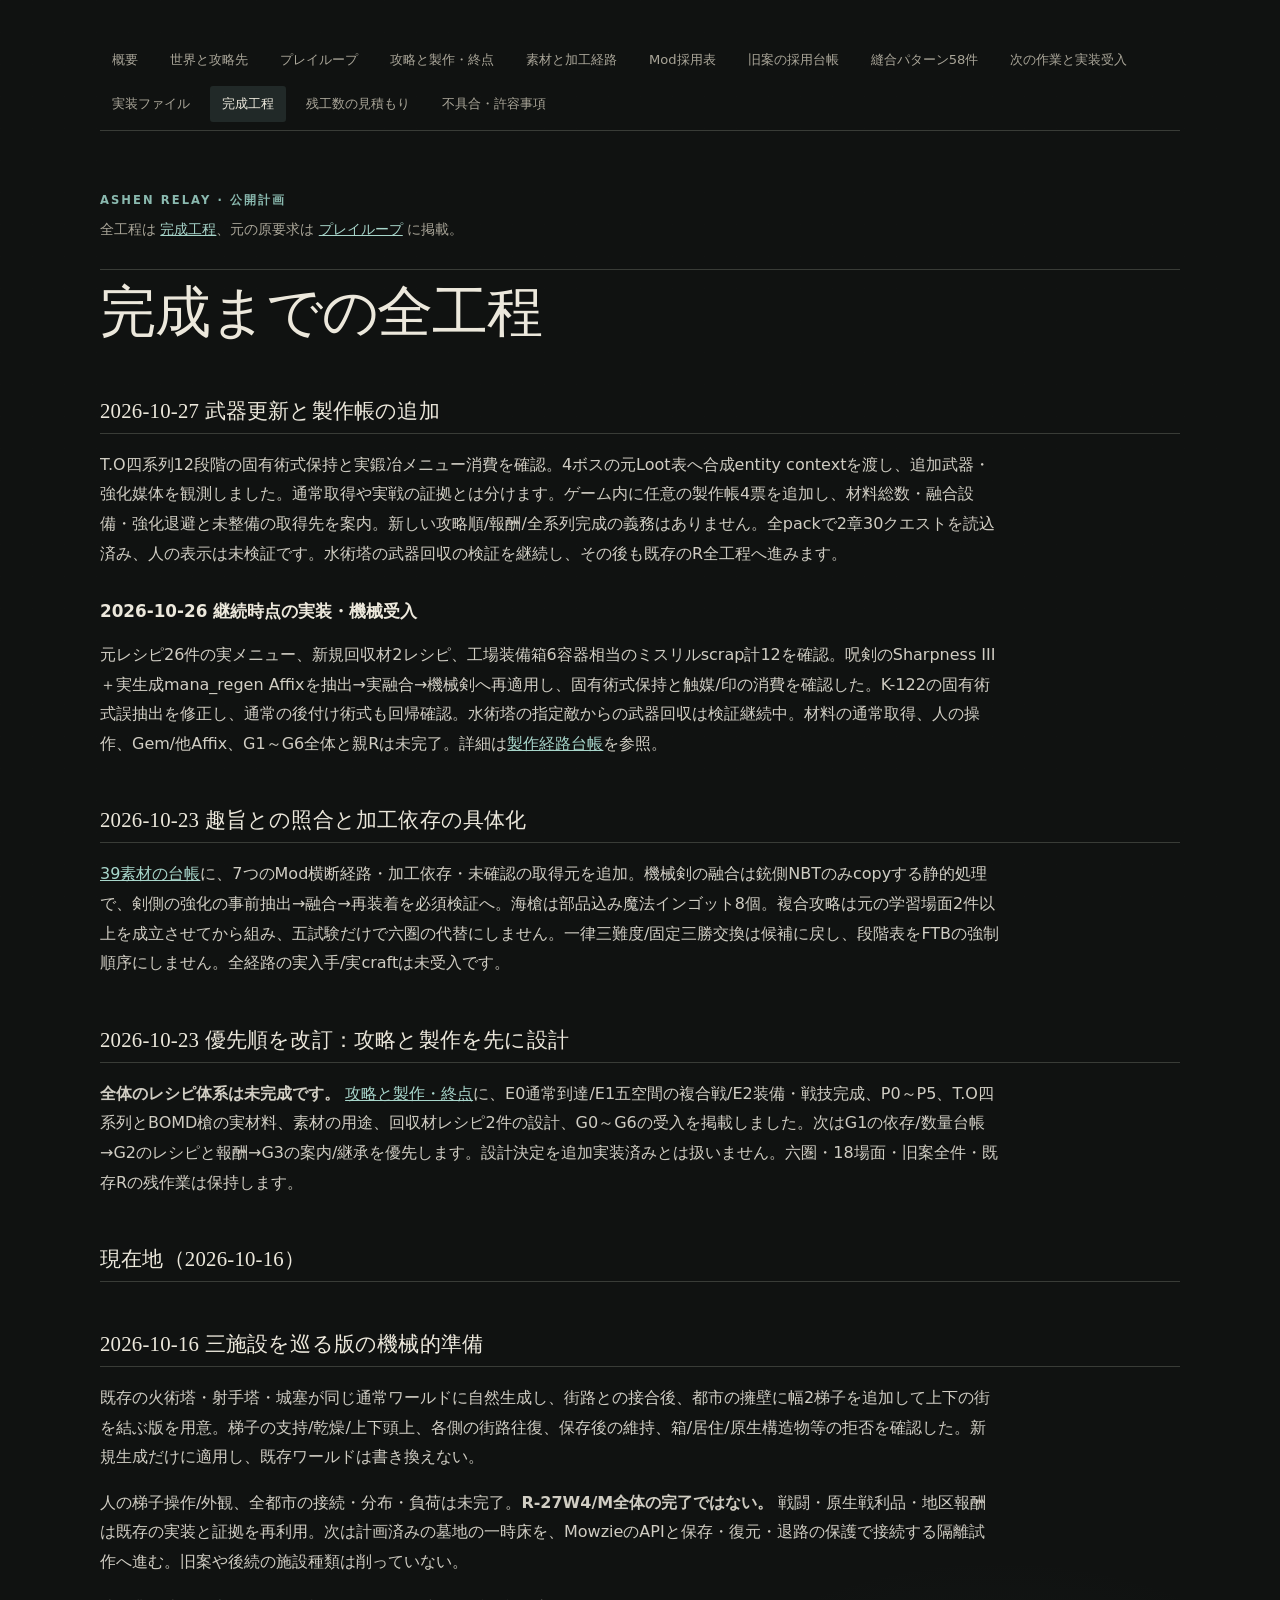
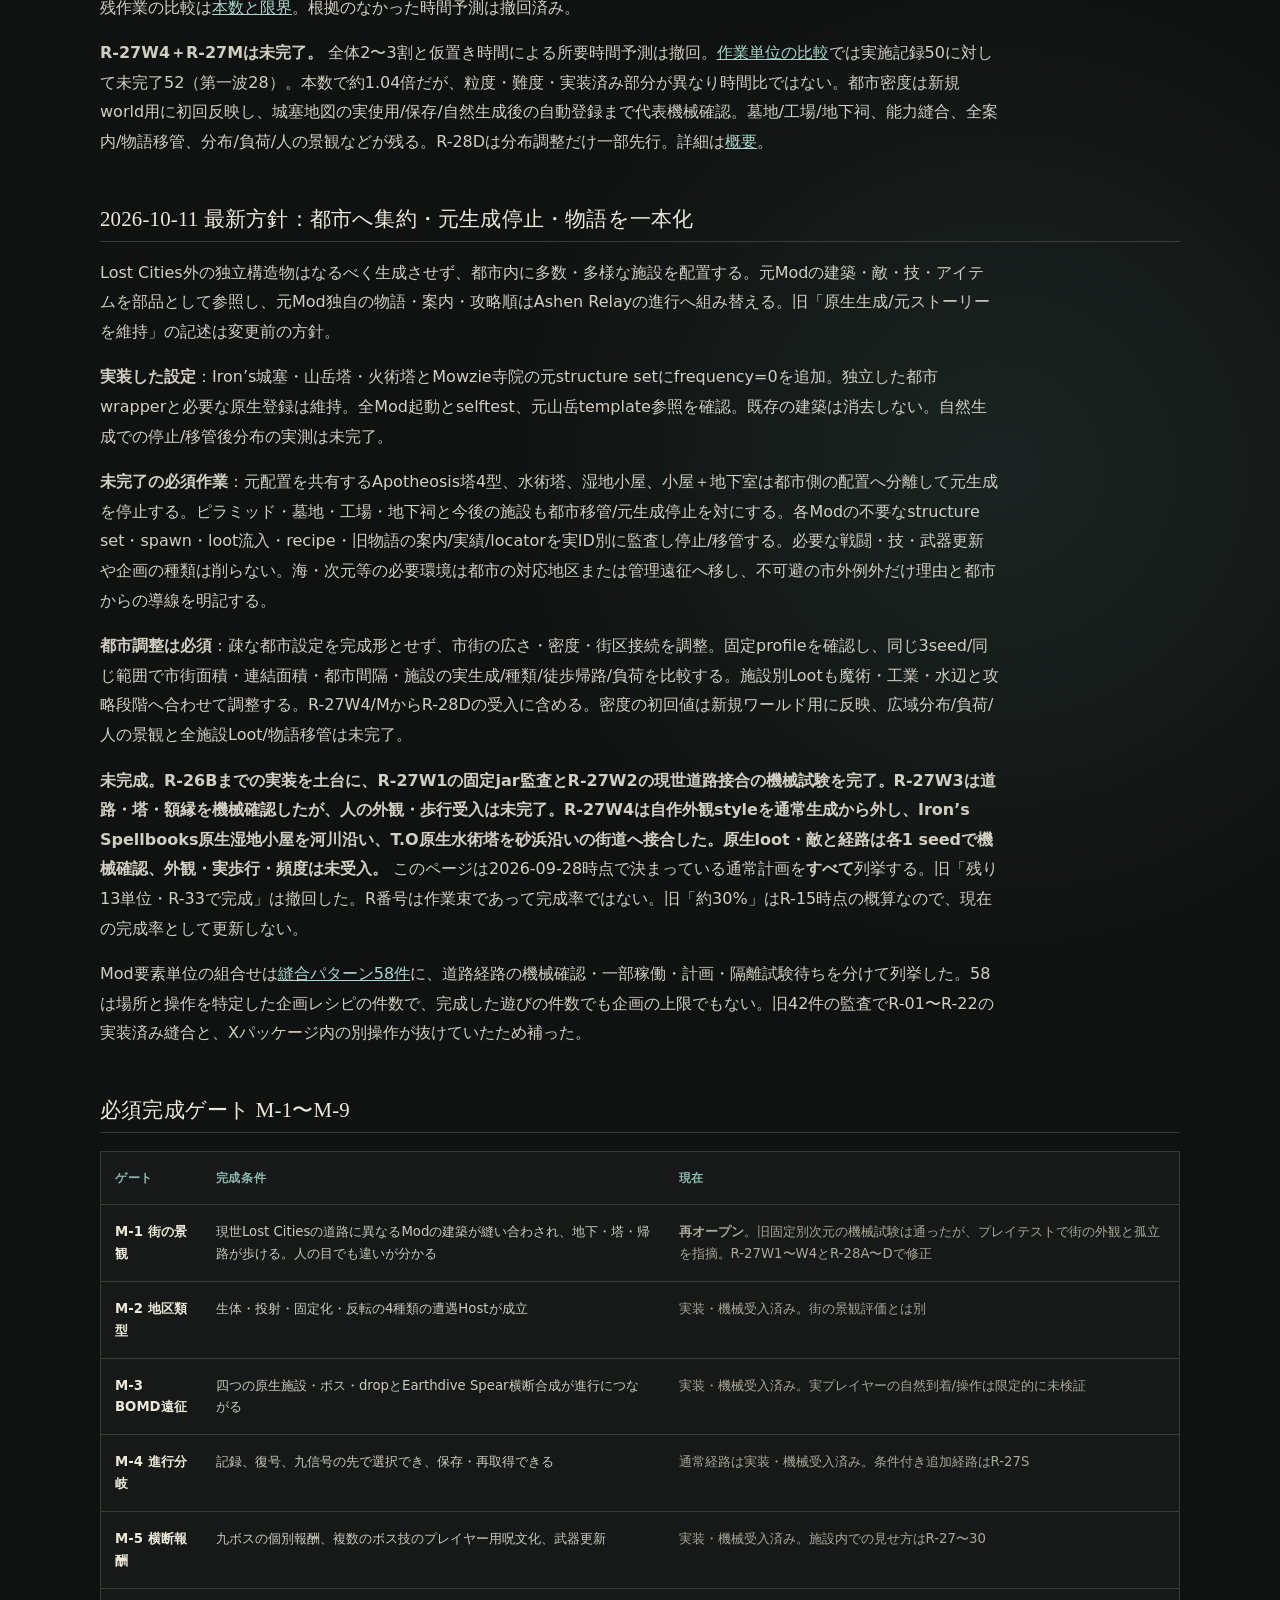
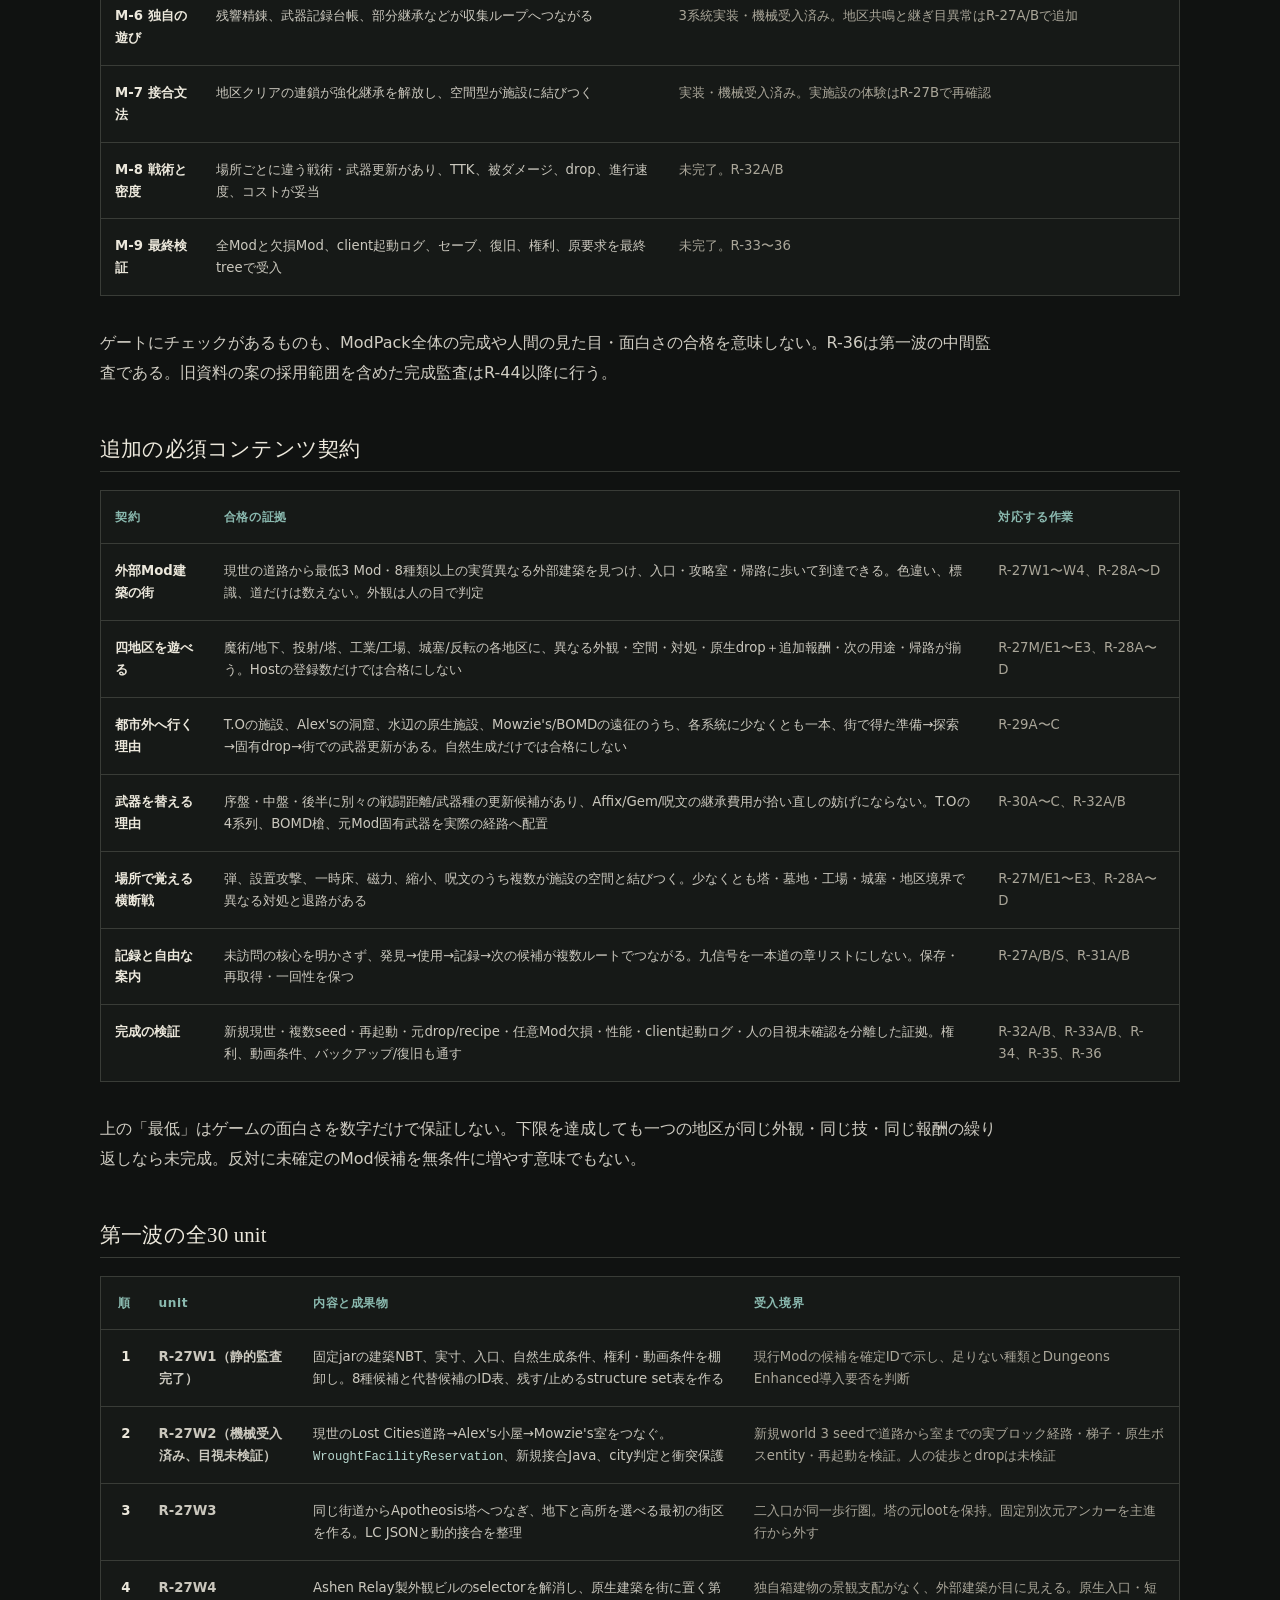
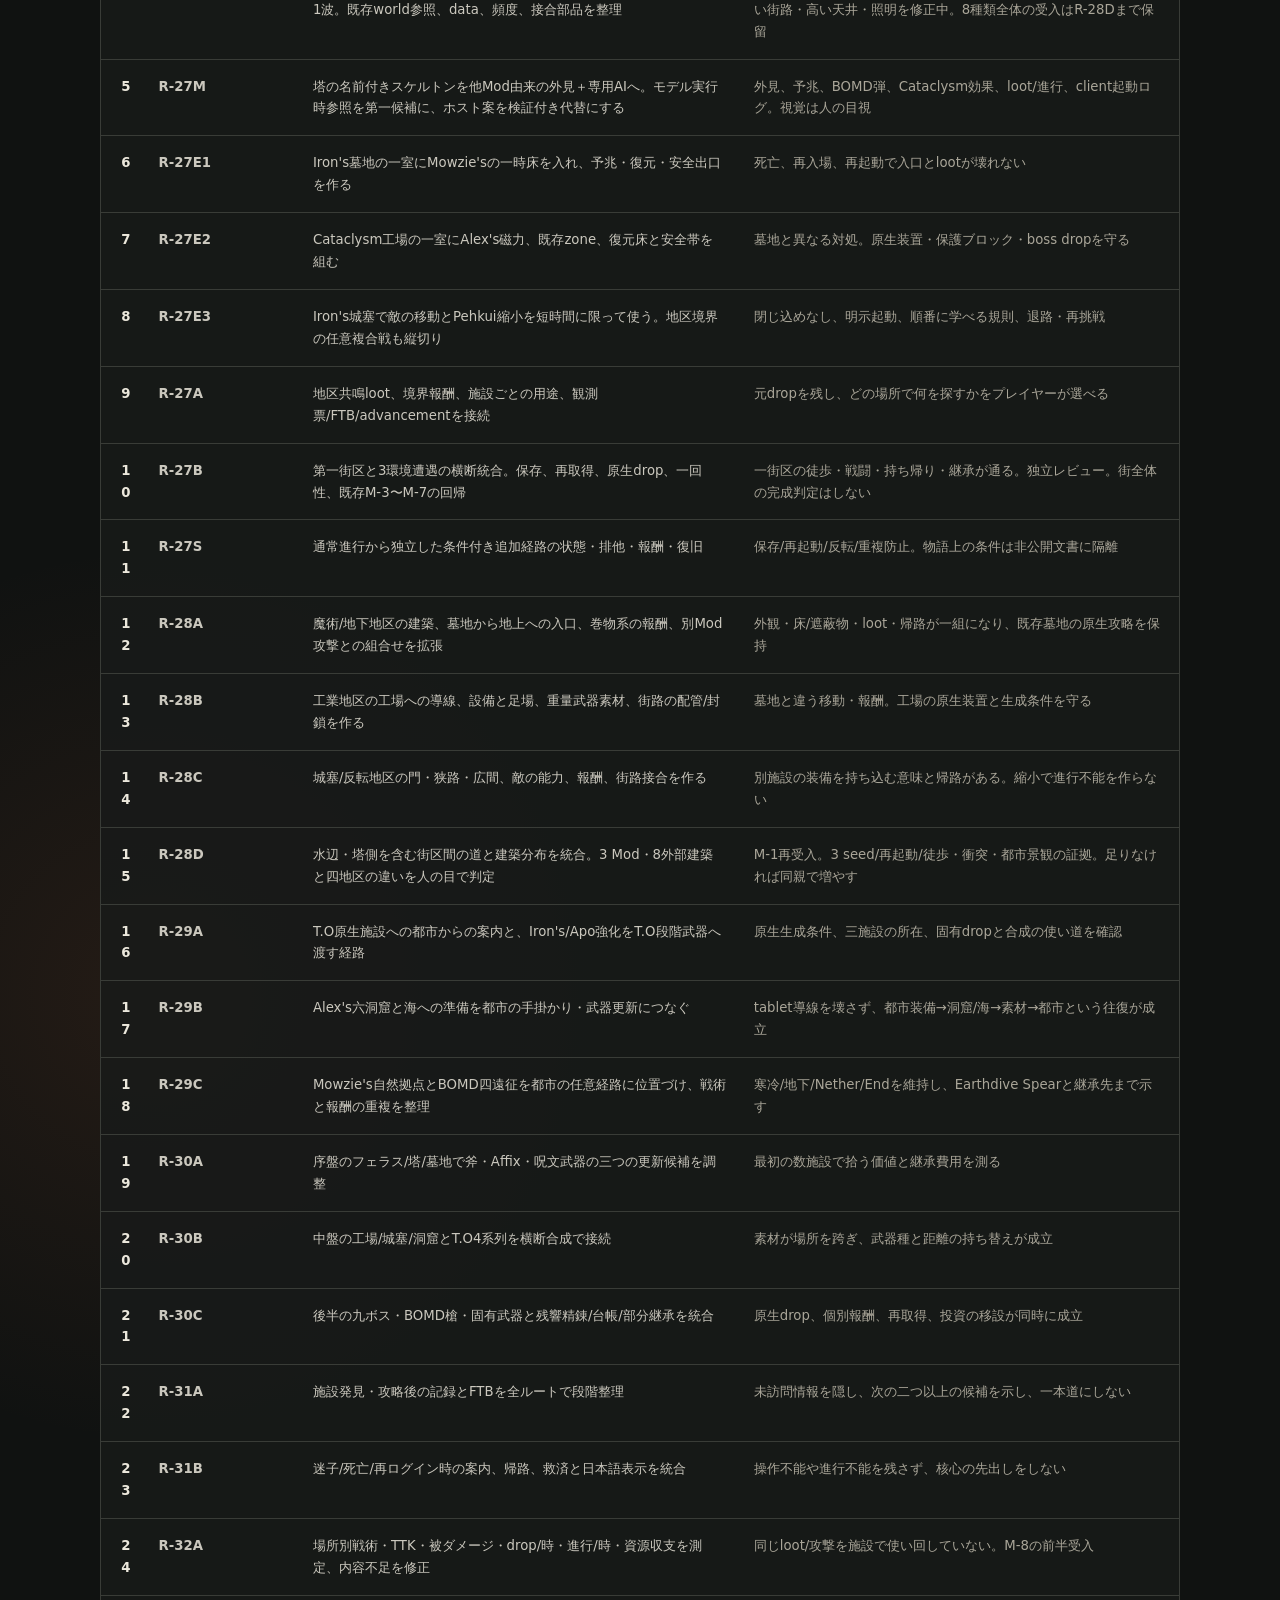
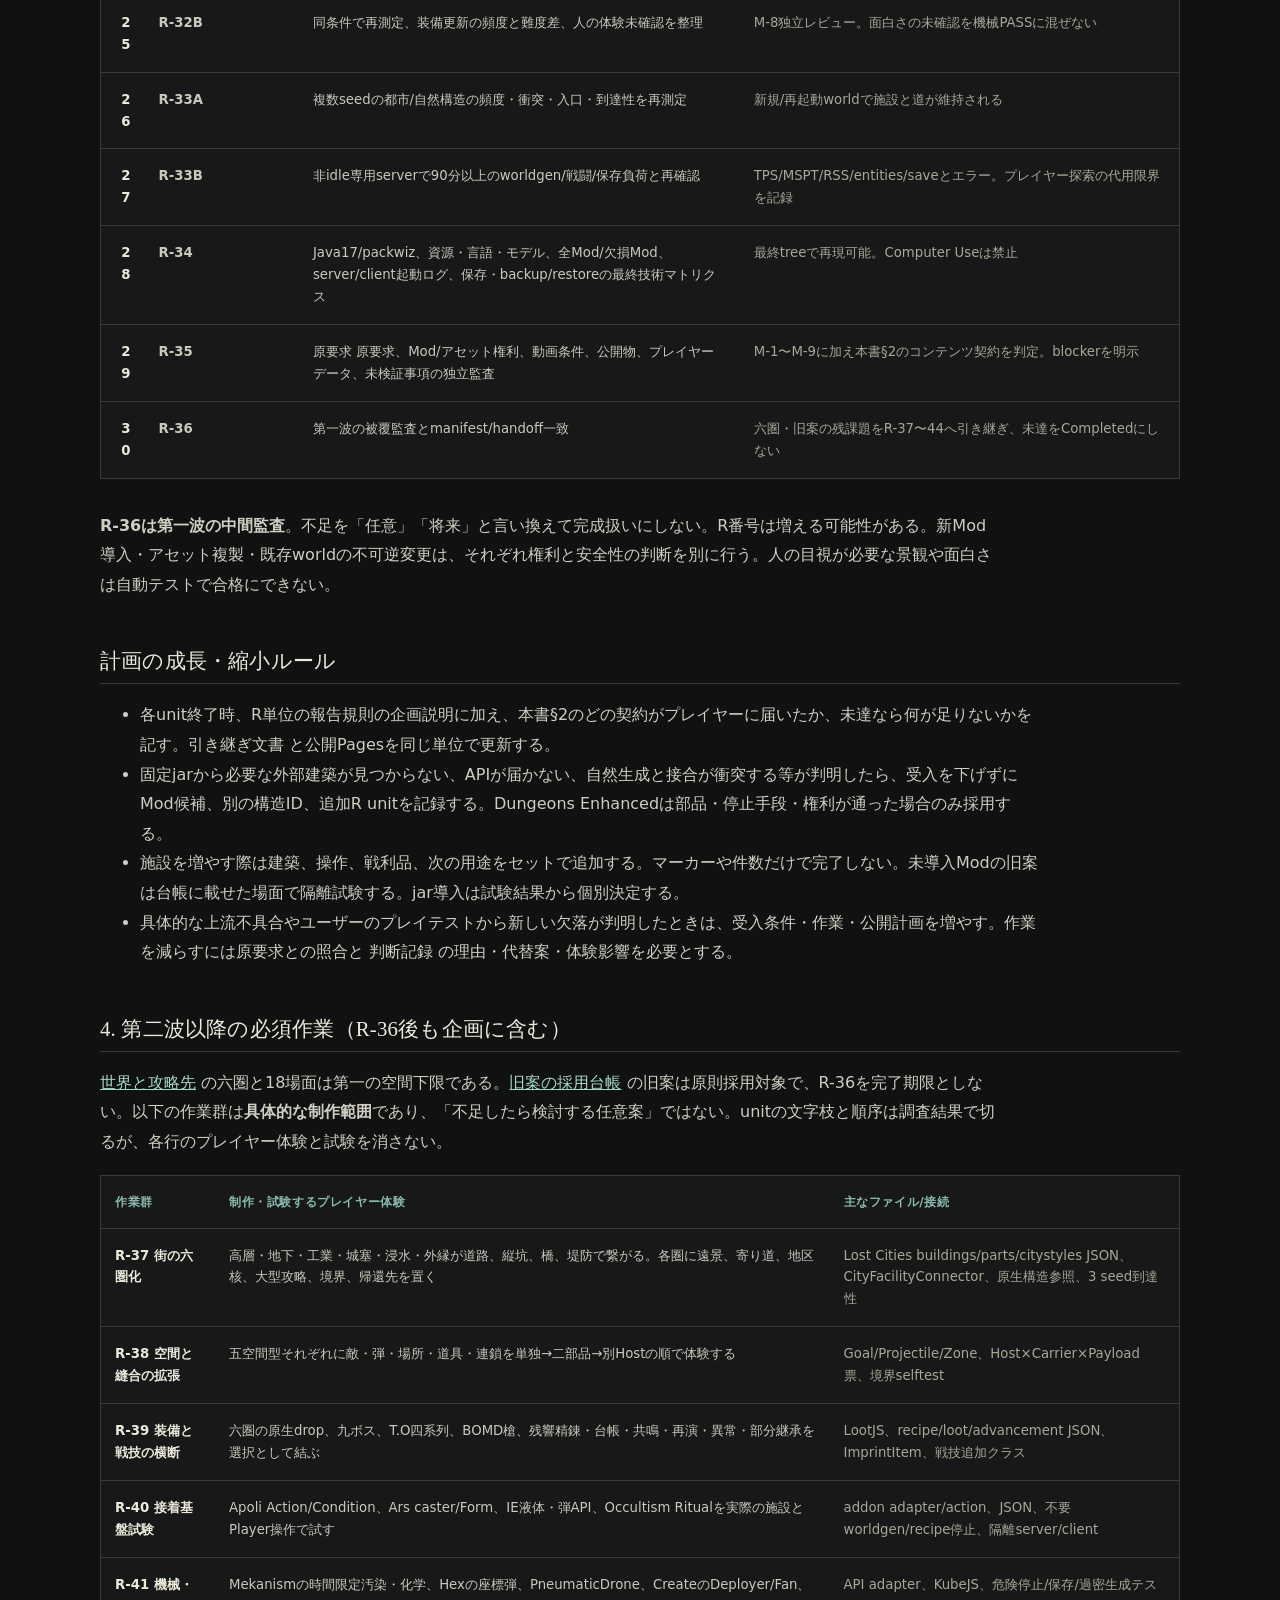
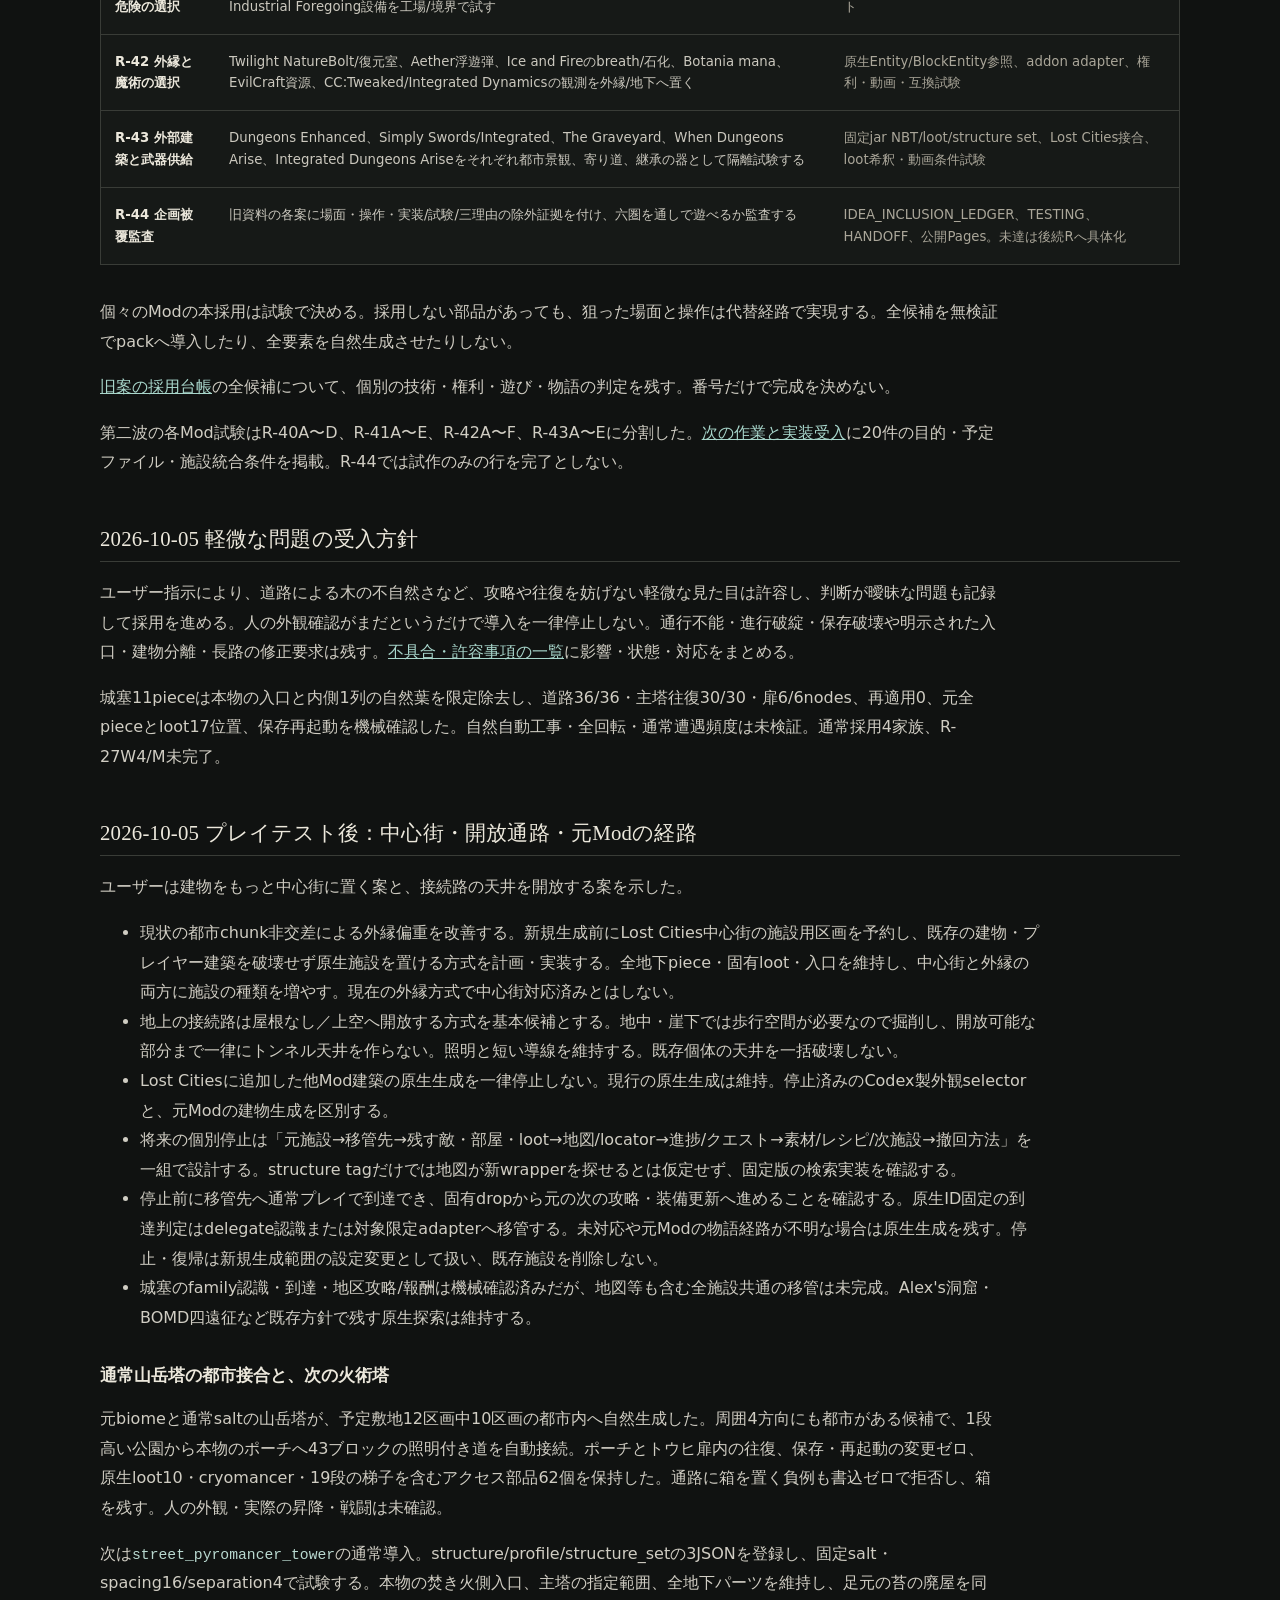
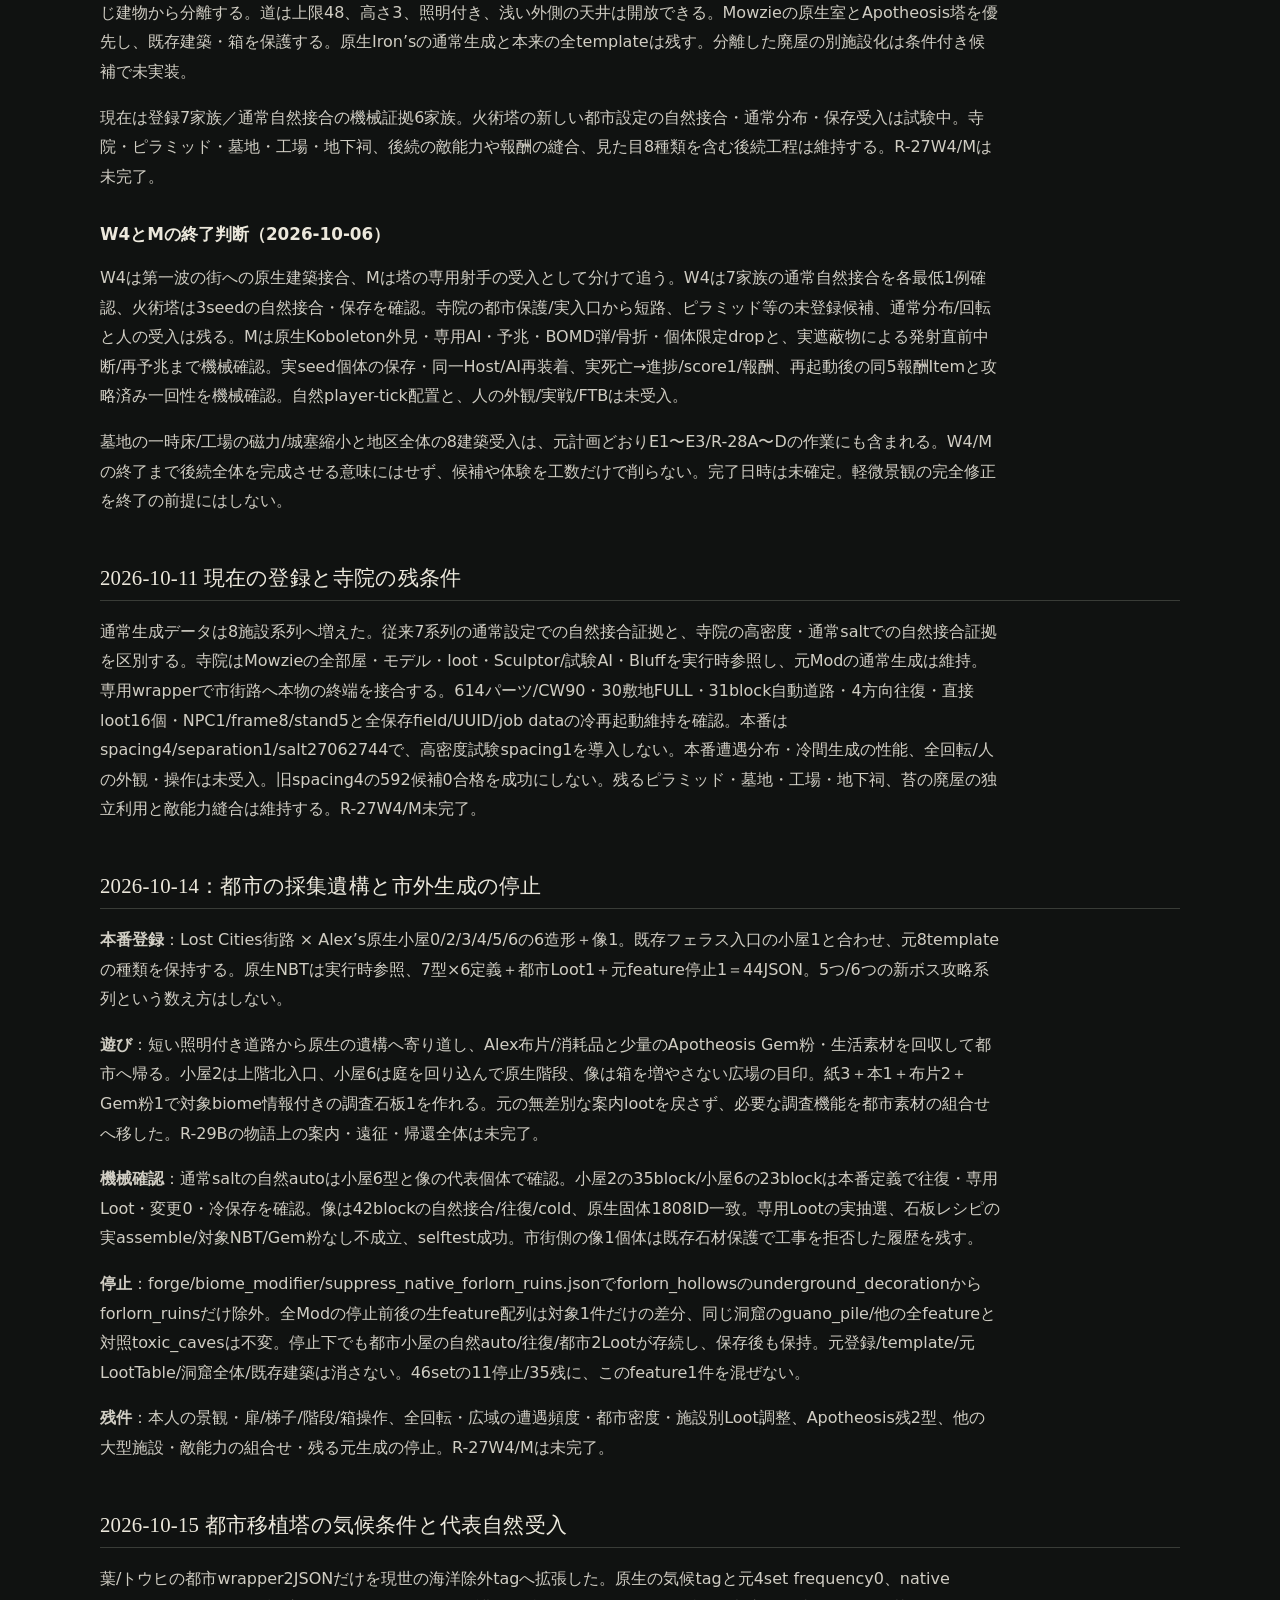
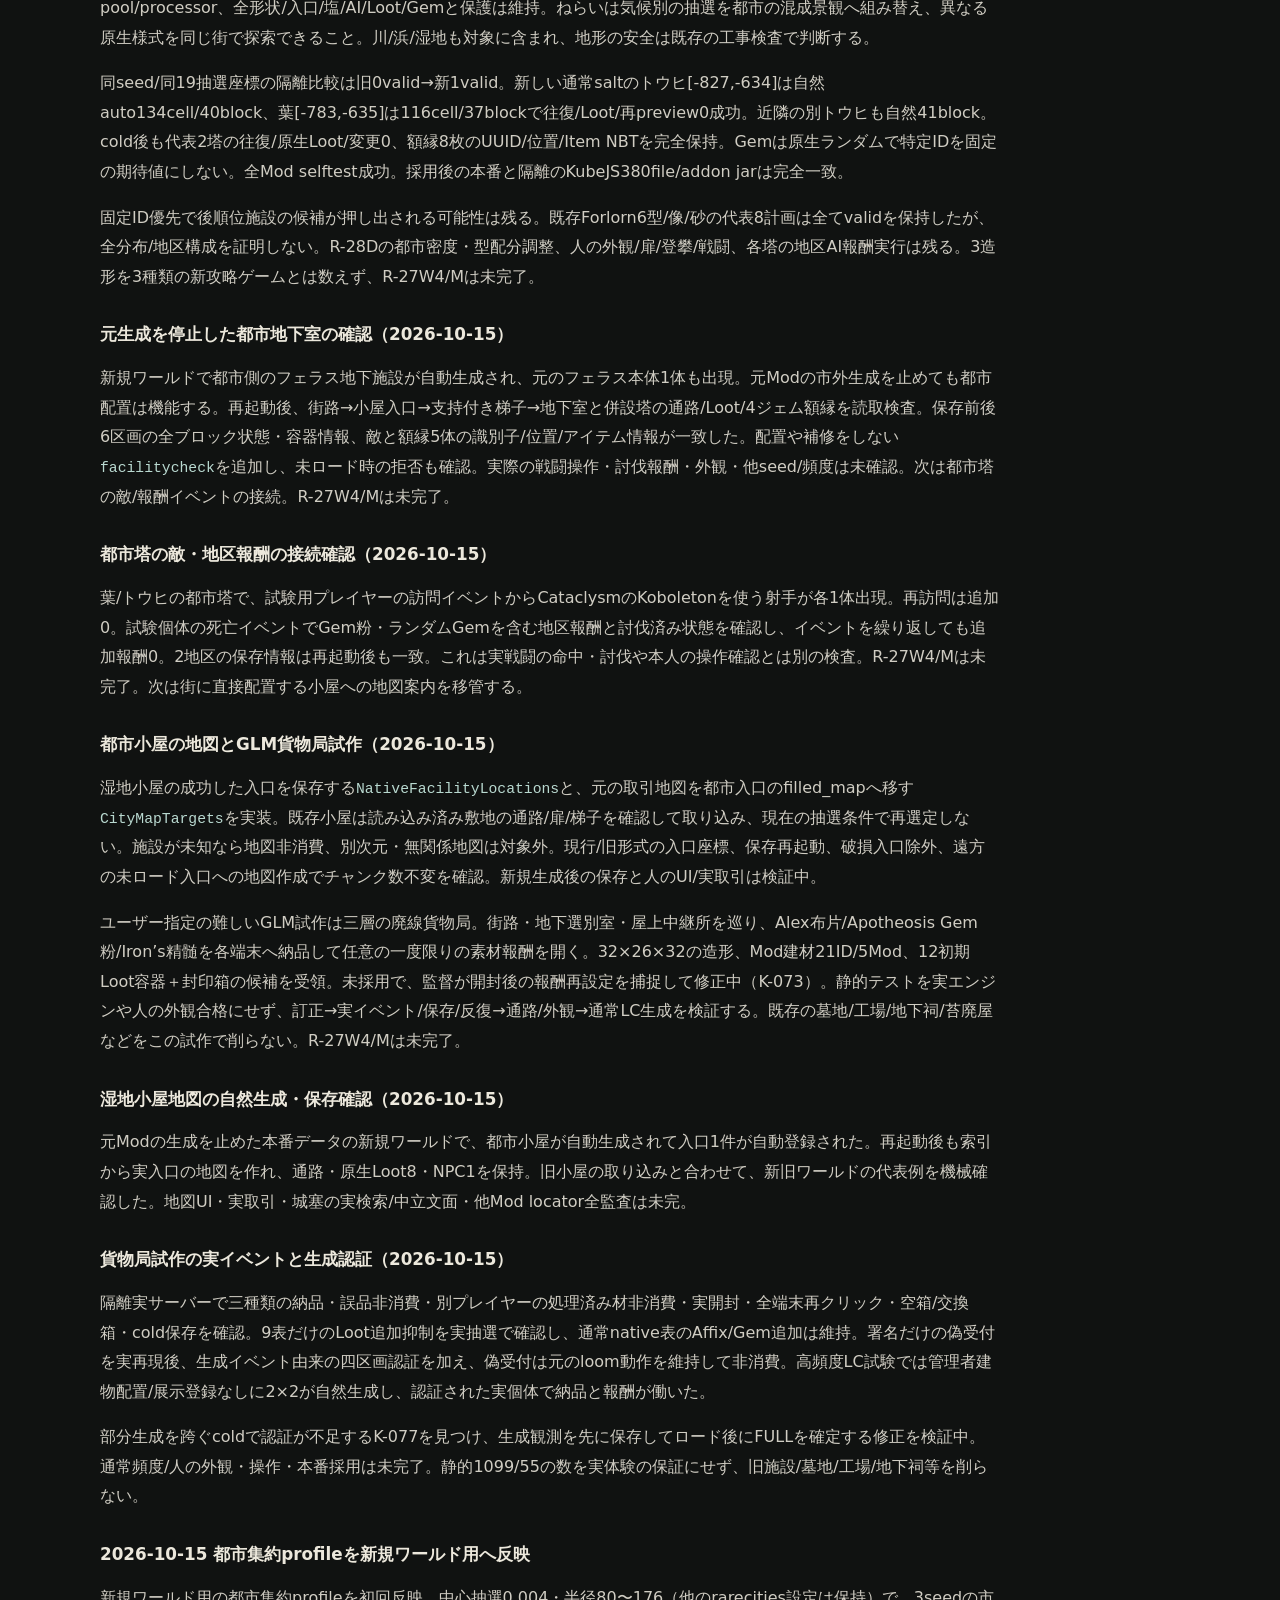
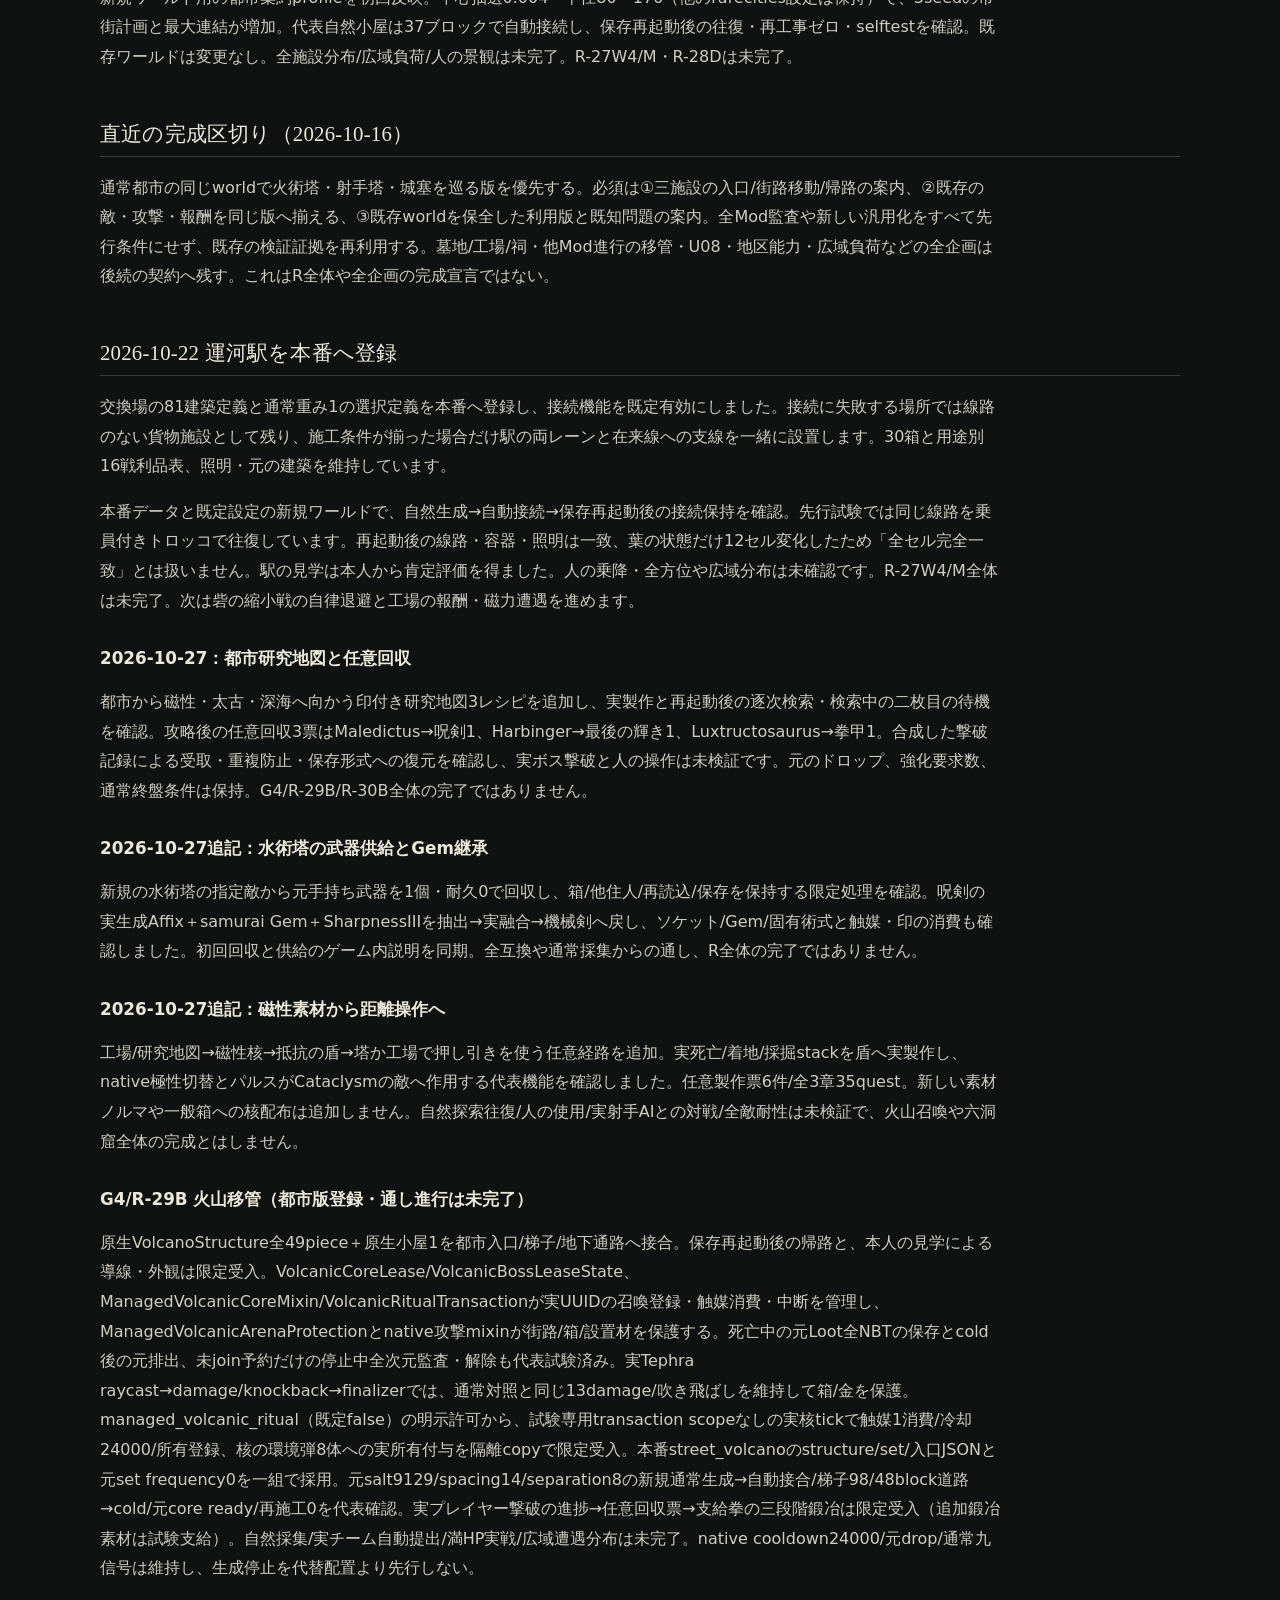
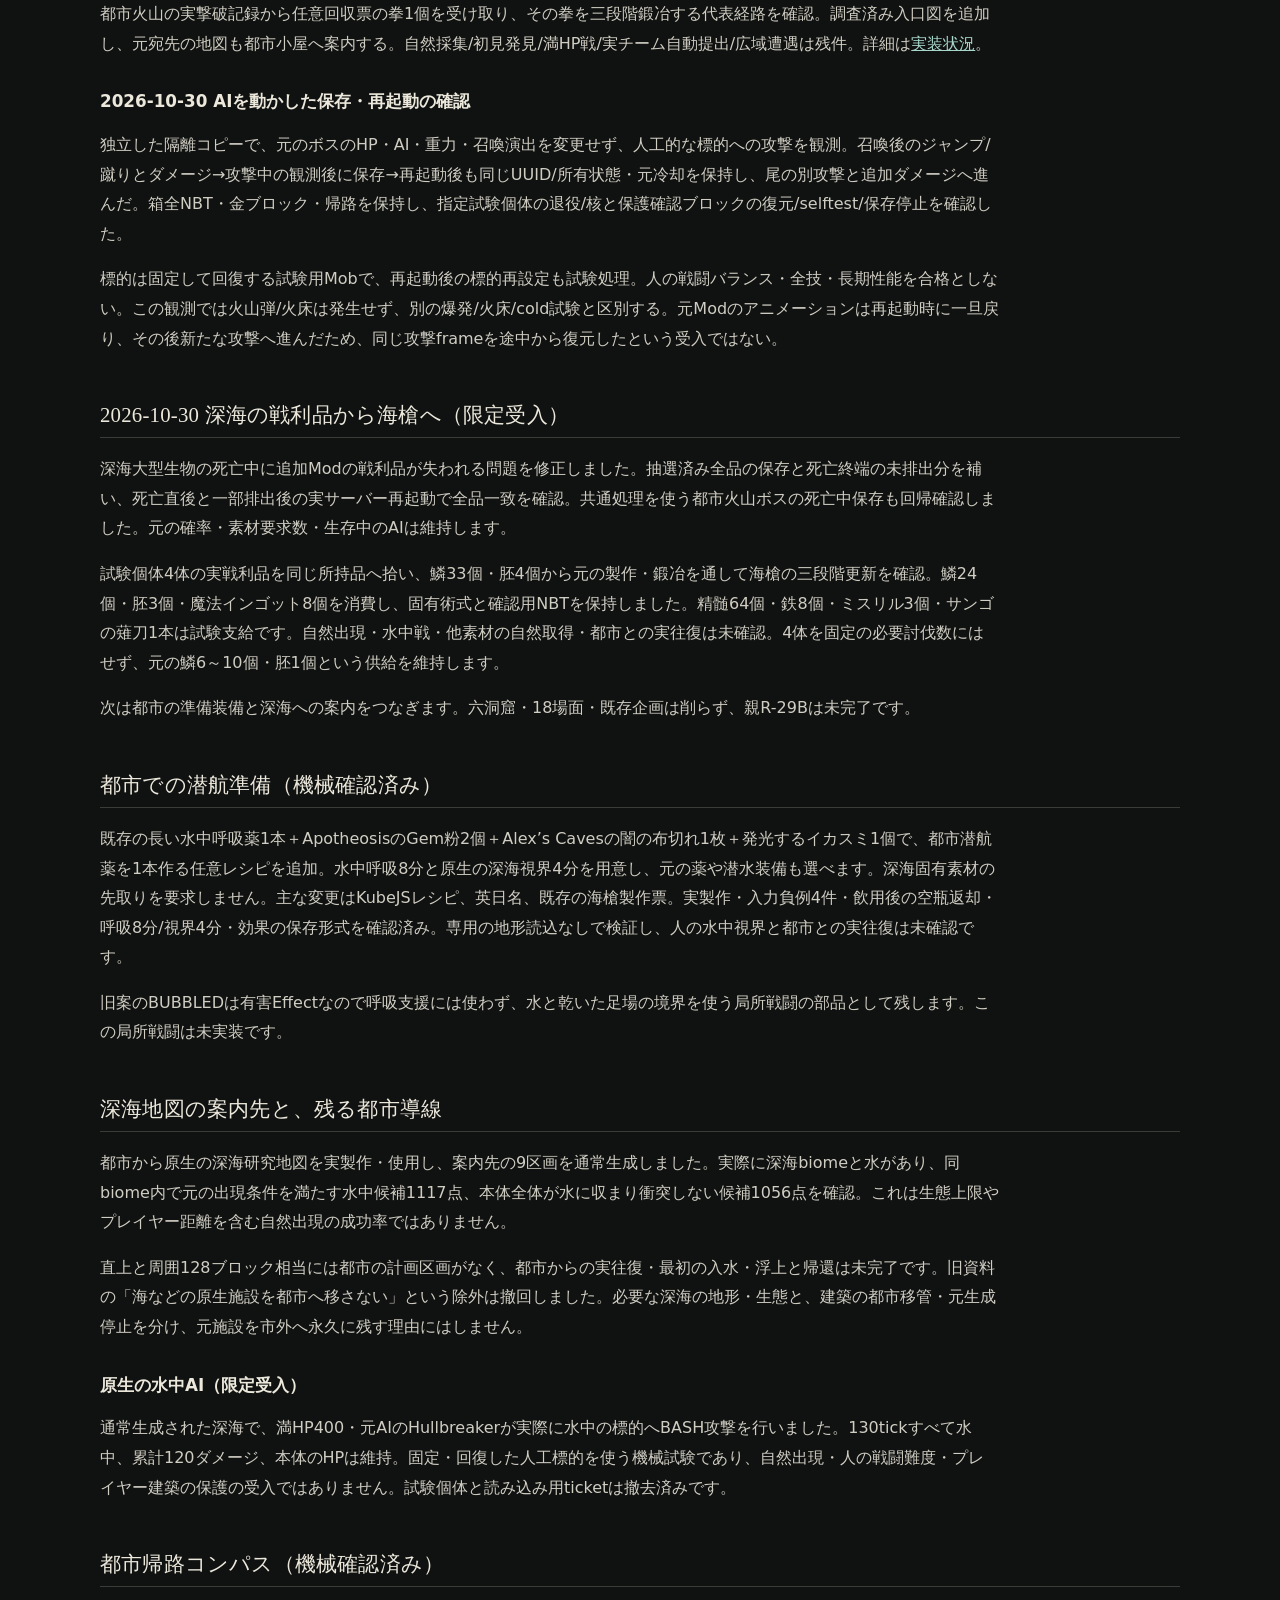
==== commit eb8462bb: "Document native scroll crafting and inscription route" ====
--- a/completion.html
+++ b/completion.html
@@ -516,6 +516,8 @@
 <p>確定済みの帰還挙動（有効な都市ベッドへの転送、ベッド無効時は初期ワールドスポーン、マナ・戦闘・クールダウン条件）を、ゲーム内の環境地図票の文面と正本群へ反映しました。術式の習得・実際の詠唱入力・人の往復は未確認で、親単位の残条件は動かしていません。クエスト数・レシピ数・報酬は不変です。</p>
 <h3>浄化の完了詠唱確認（限定受入）</h3>
 <p>「浄化」が実際にマナを消費しクールダウンを置いて照射と毒を解除することを、隔離試験の完了詠唱段階まで機械確認しました。術式の習得・実際の詠唱入力・人の往復は未確認で、親単位（R-29B）の残条件は動かしていません。クエスト数・レシピ数・報酬は不変です。</p>
+<h3>スクロール製作→刻印の統合（限定受入）</h3>
+<p>Recallと浄化について、スクロールフォージでの製作から銘刻台での呪文書への書き込みまでの実消費経路を、隔離試験環境で確認しました。製作帳の2つの票に入手の案内を追記しています。自然な素材集め・戦利品の抽選・実際の操作は未確認で、親単位（R-29B）の残条件は動かしていません。クエスト数・レシピ数・報酬は不変です。</p>
 </article>
     <footer><a href="index.html">概要へ戻る</a> · 更新日 2026-10-23 · 物語の核心は掲載しません。</footer>
   </main>
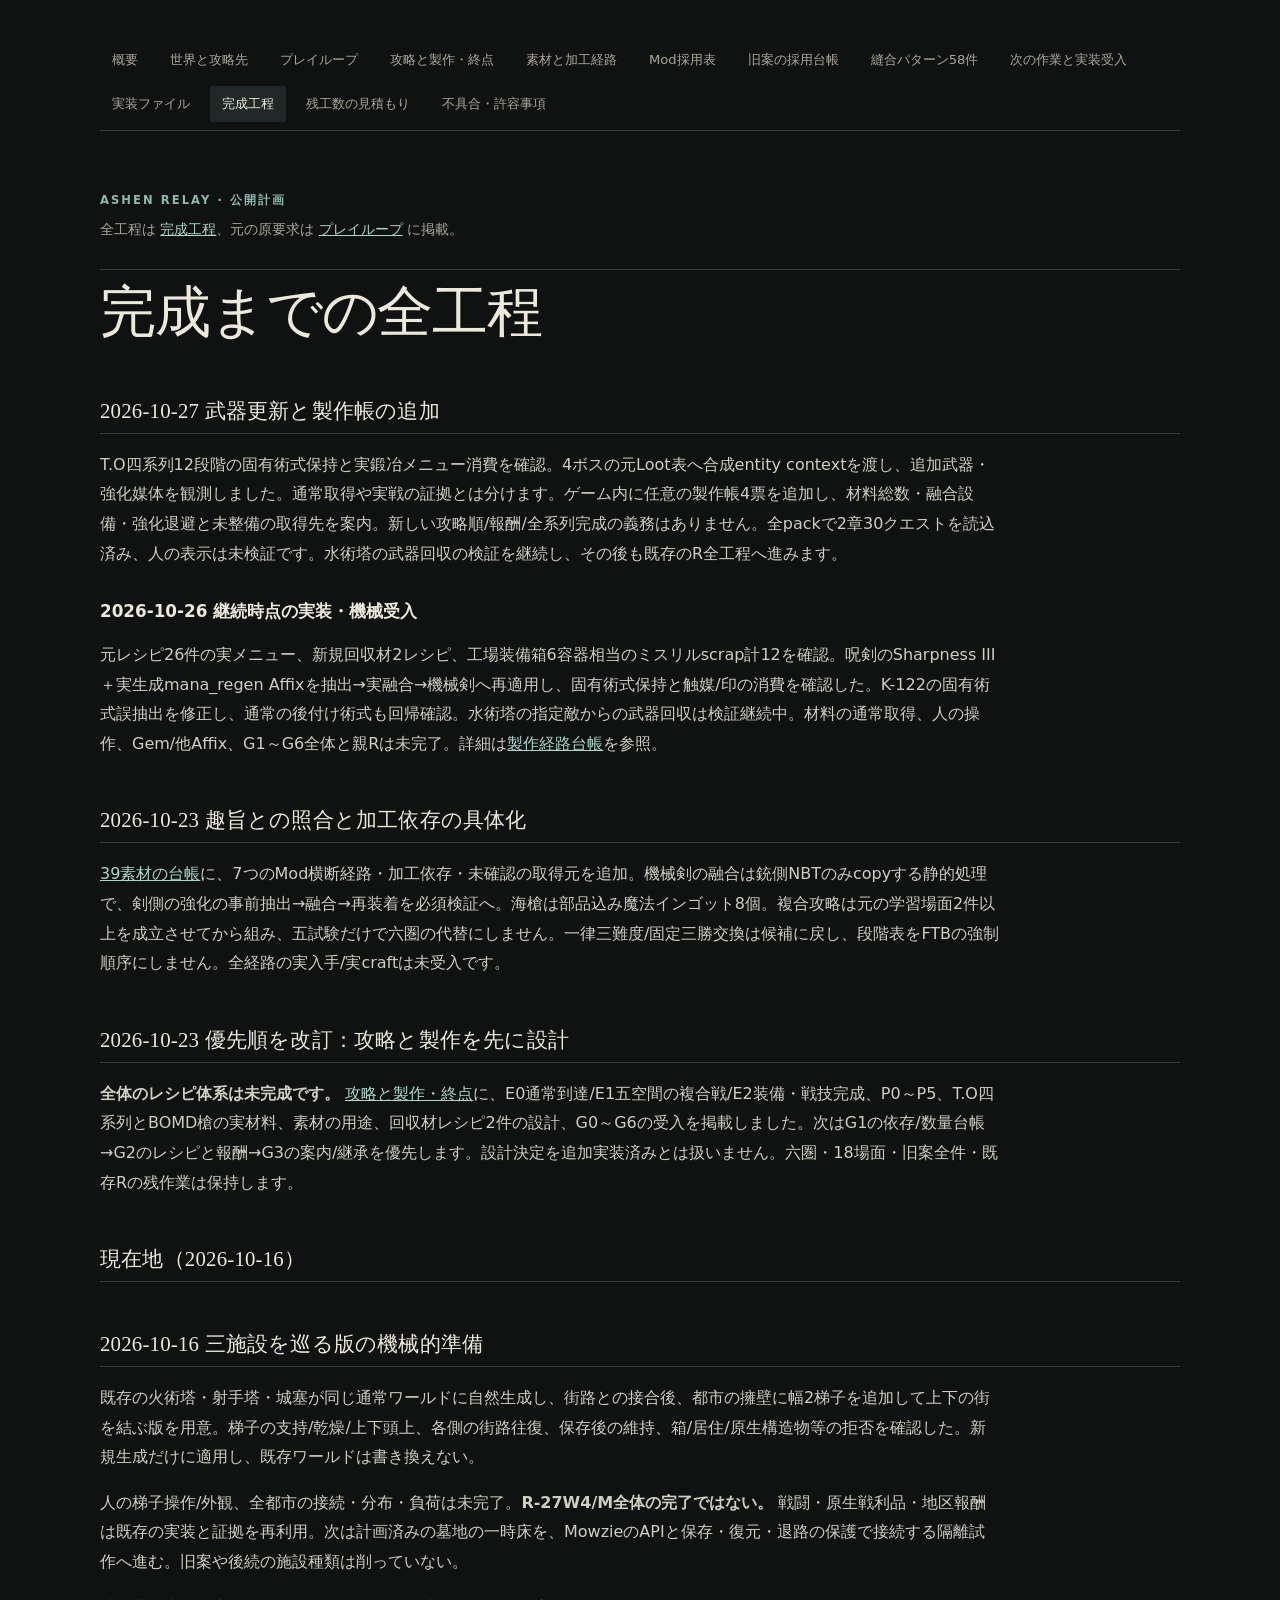
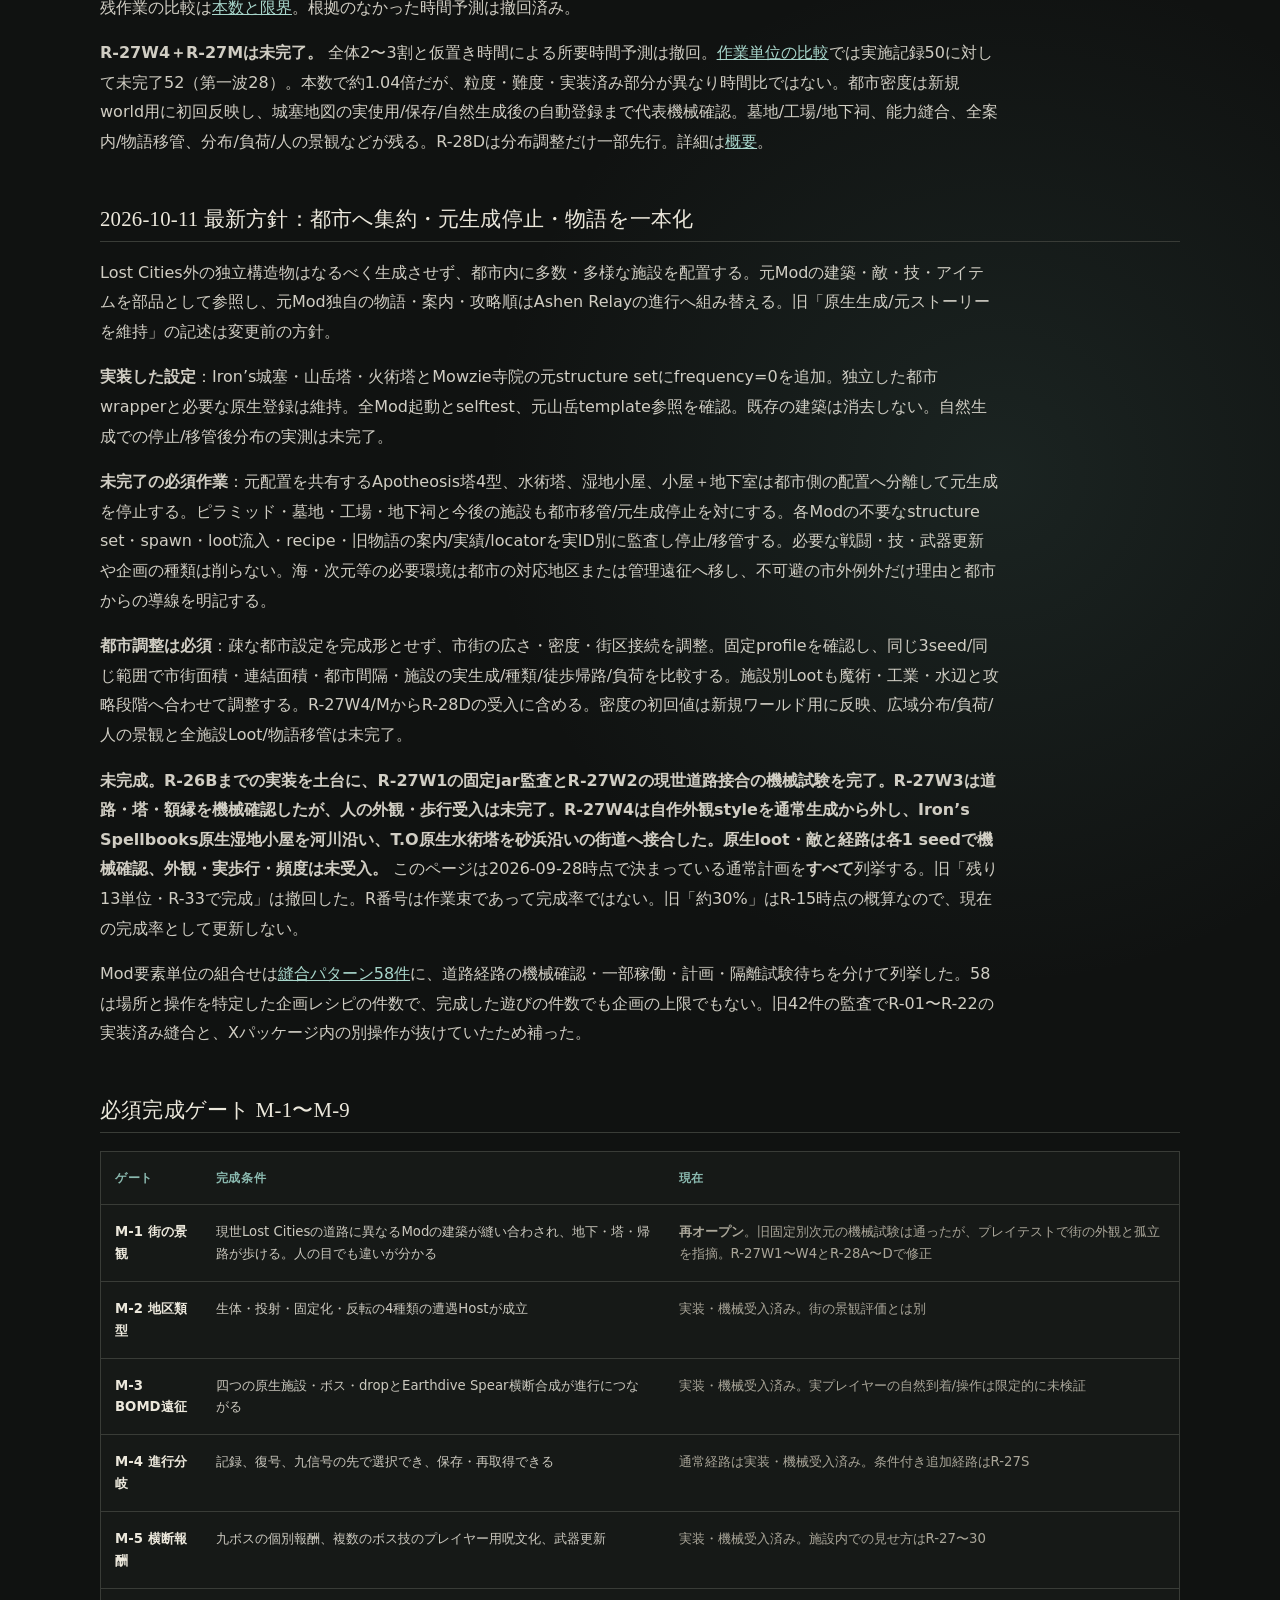
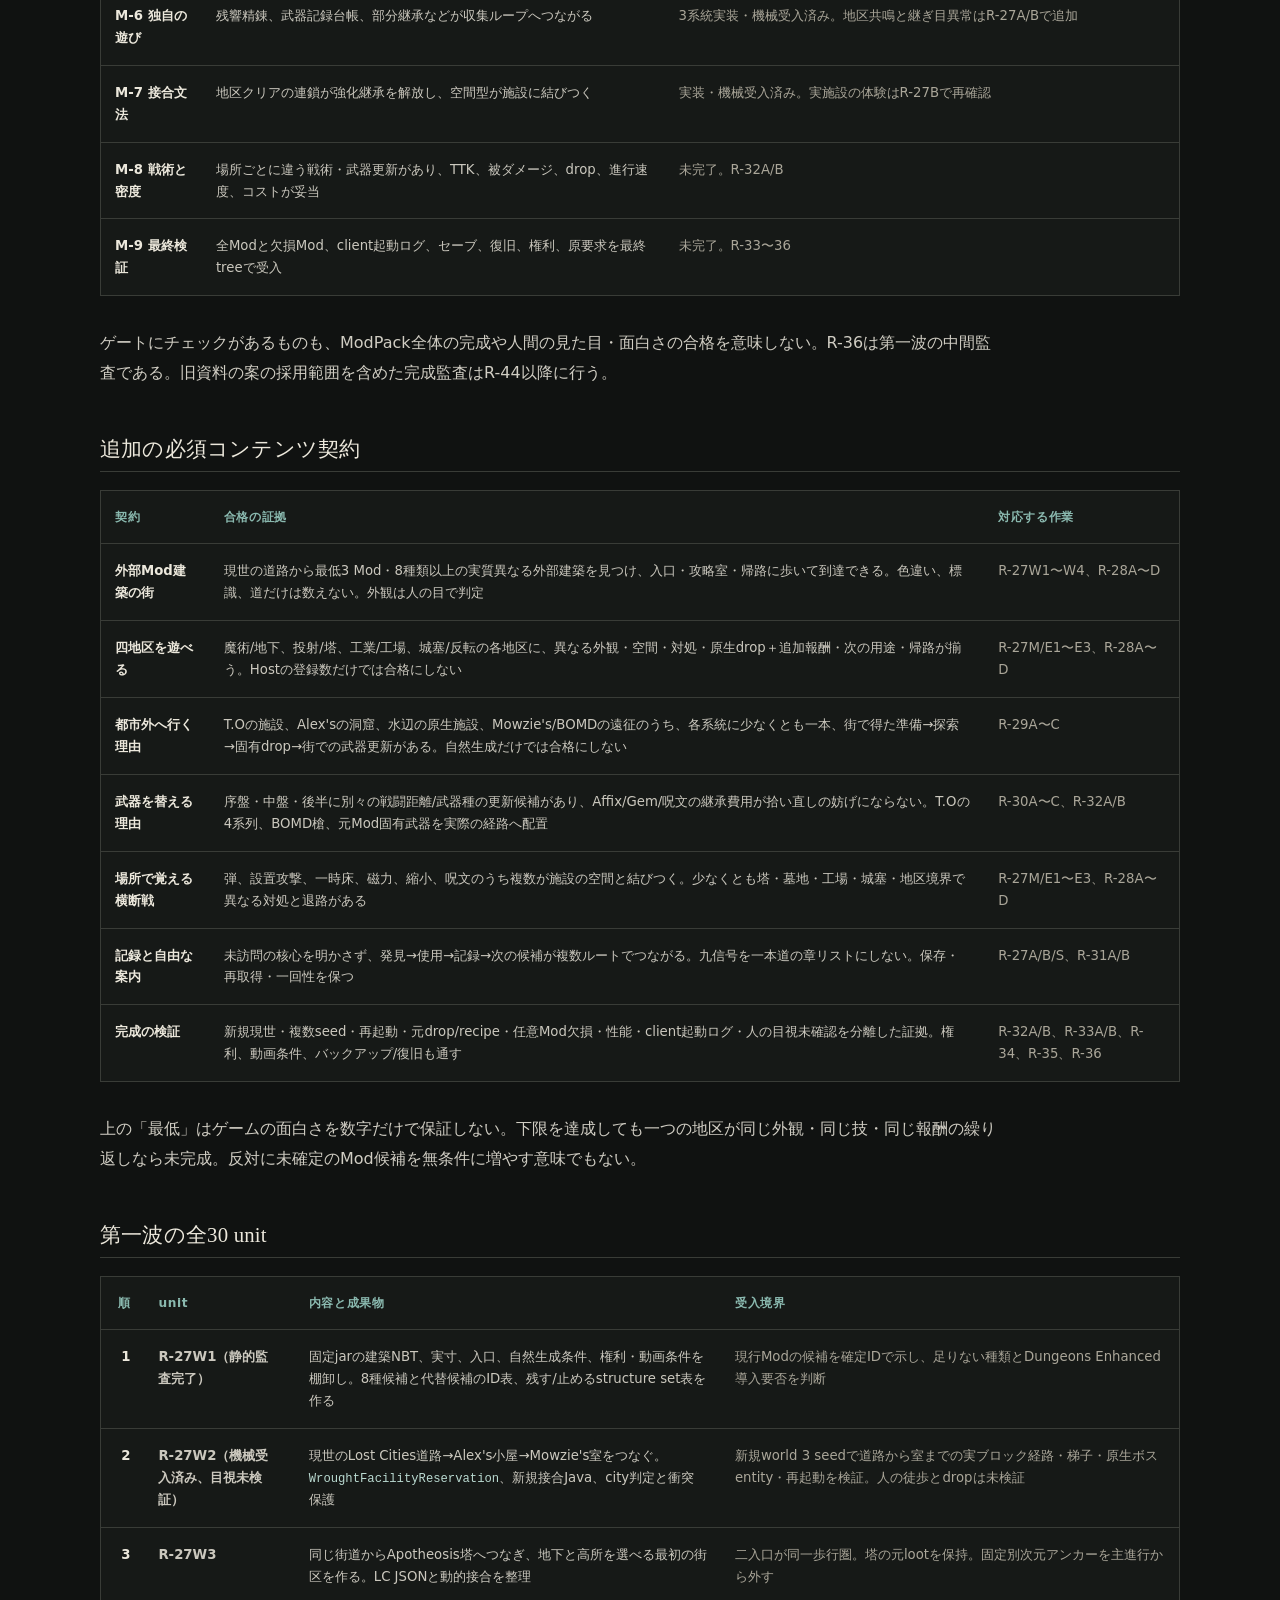
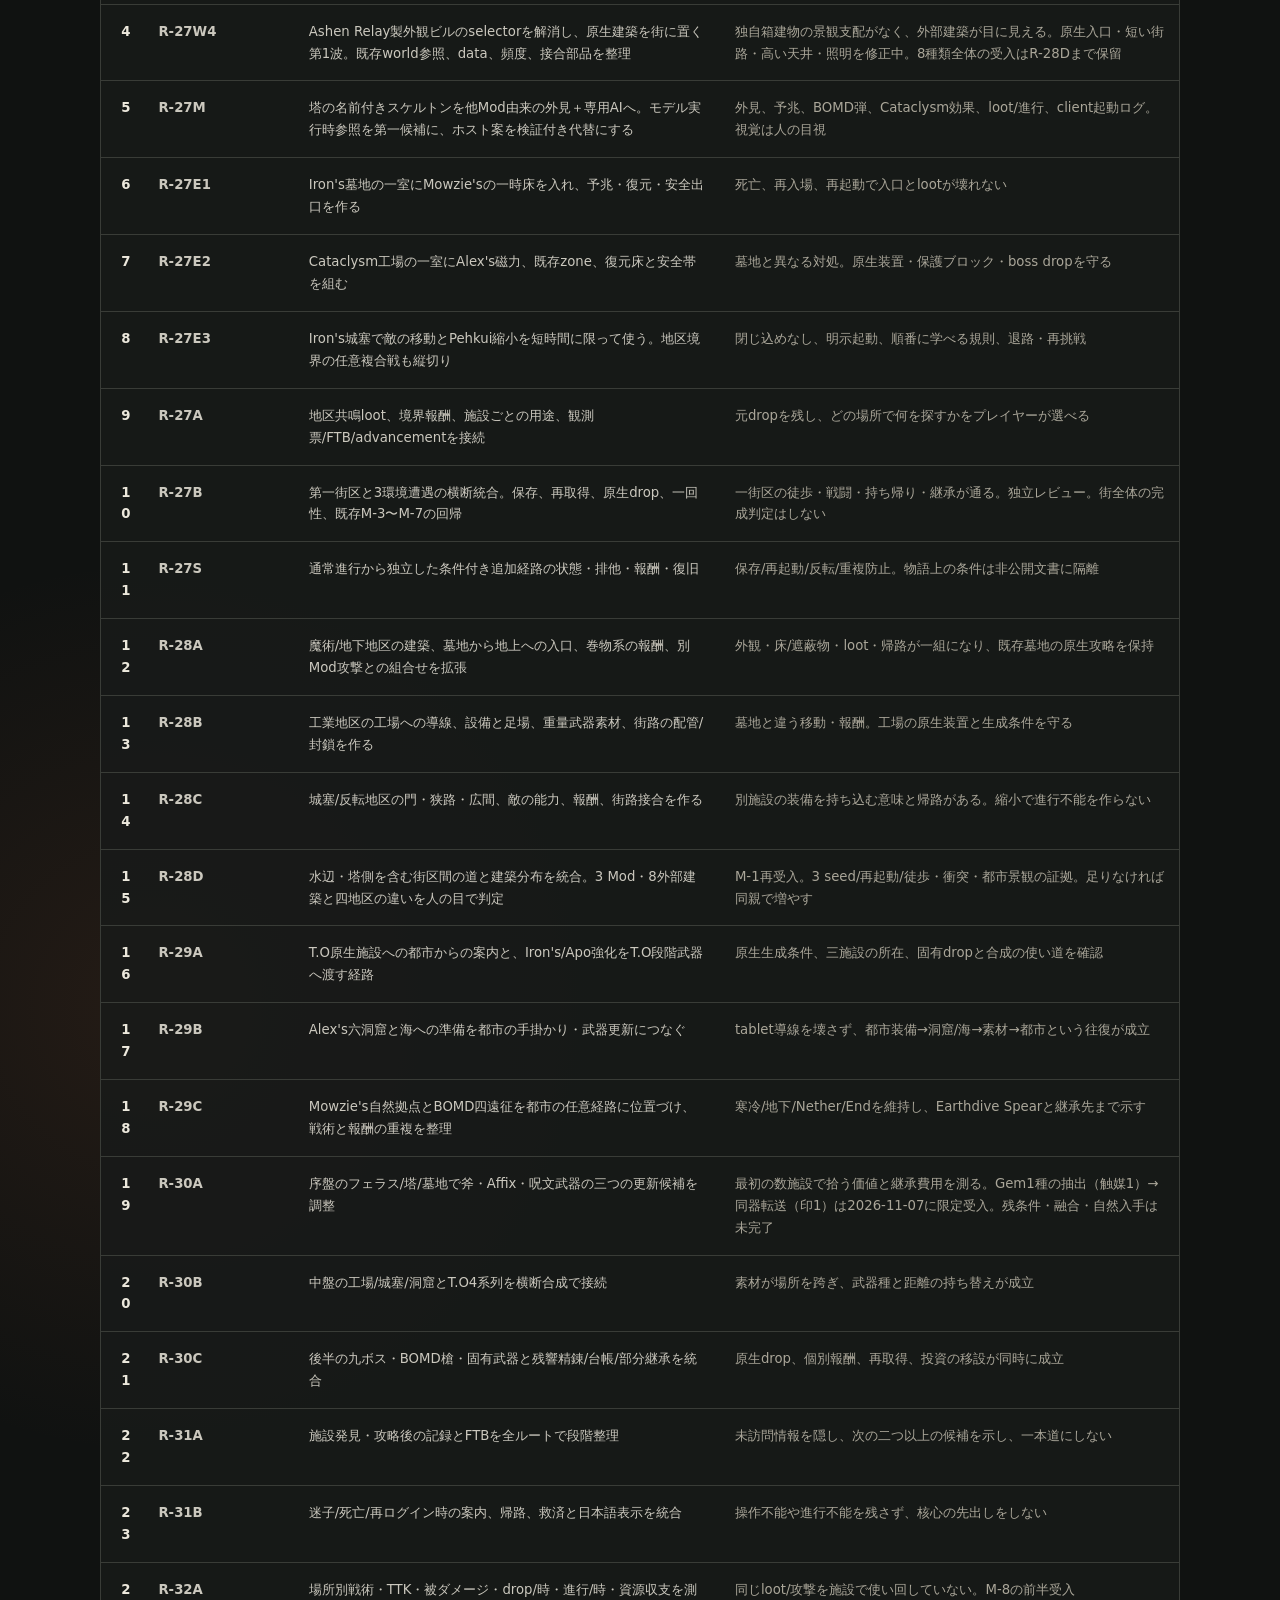
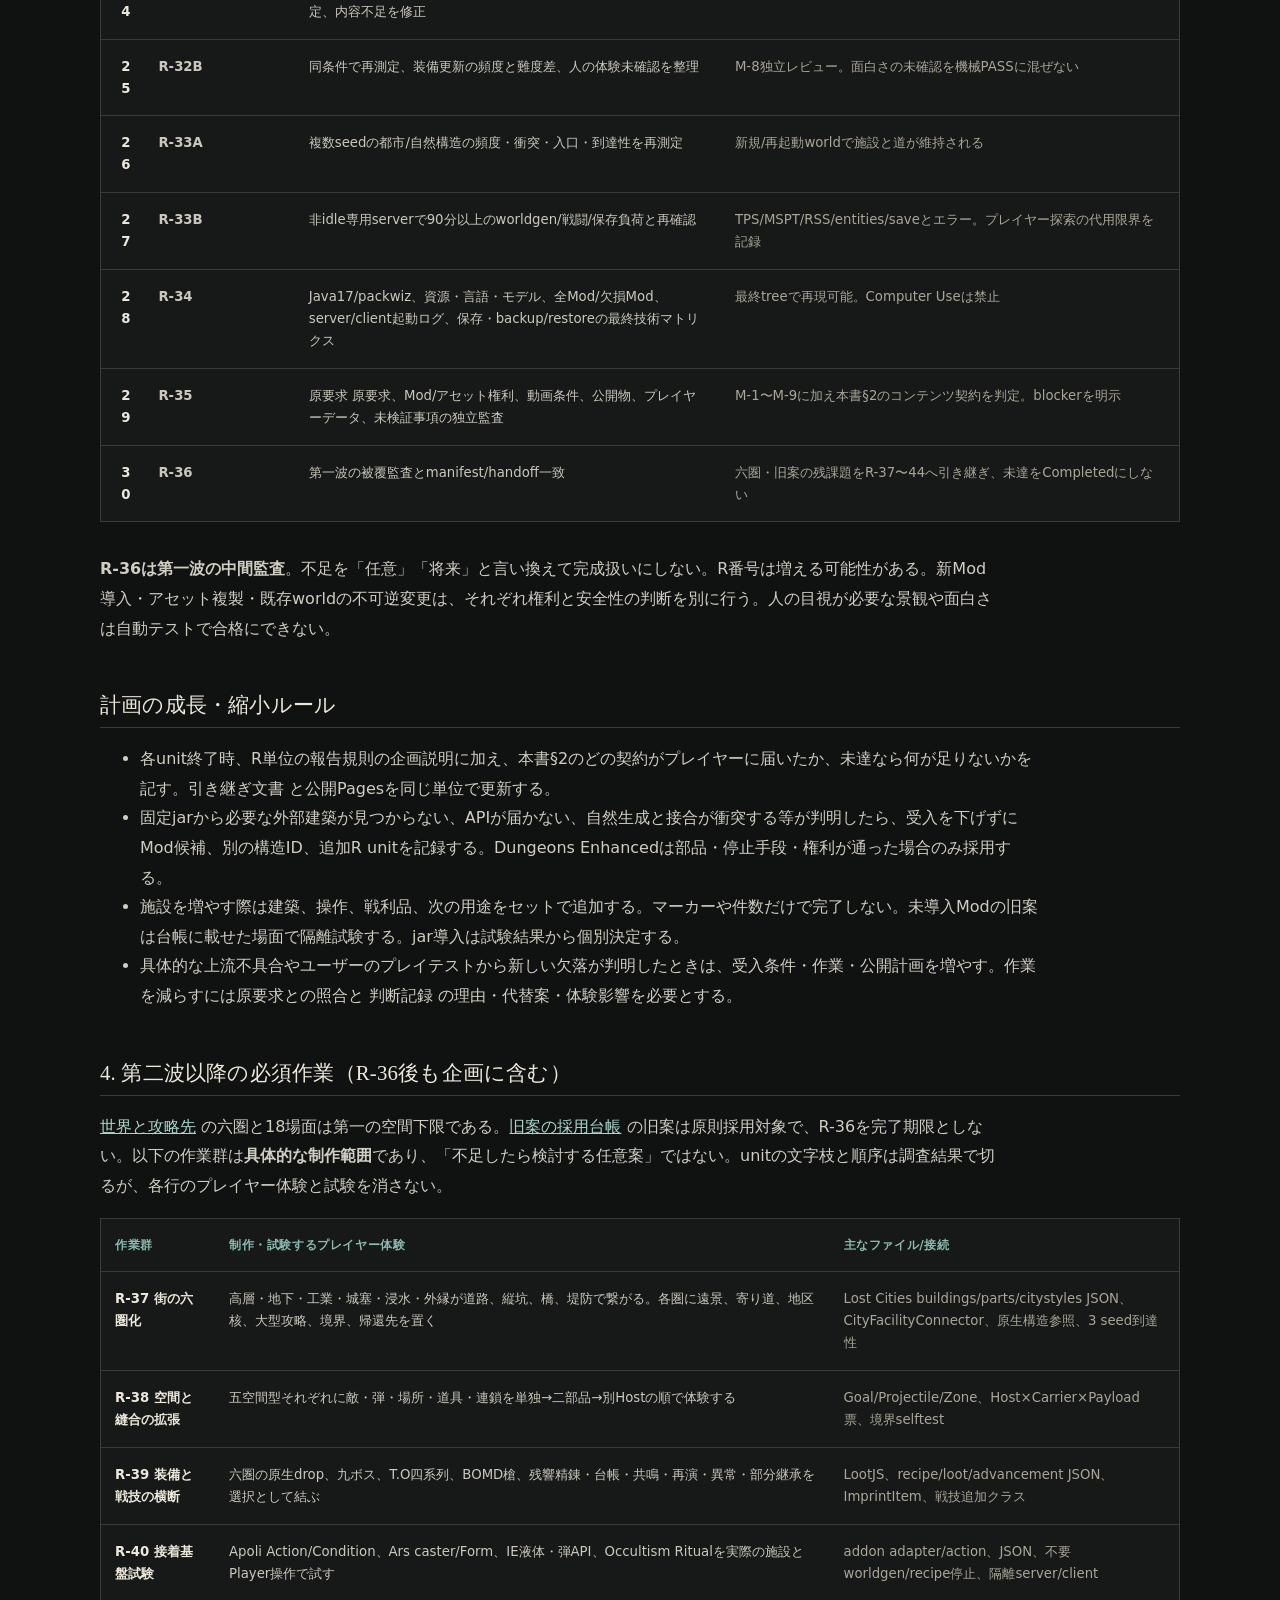
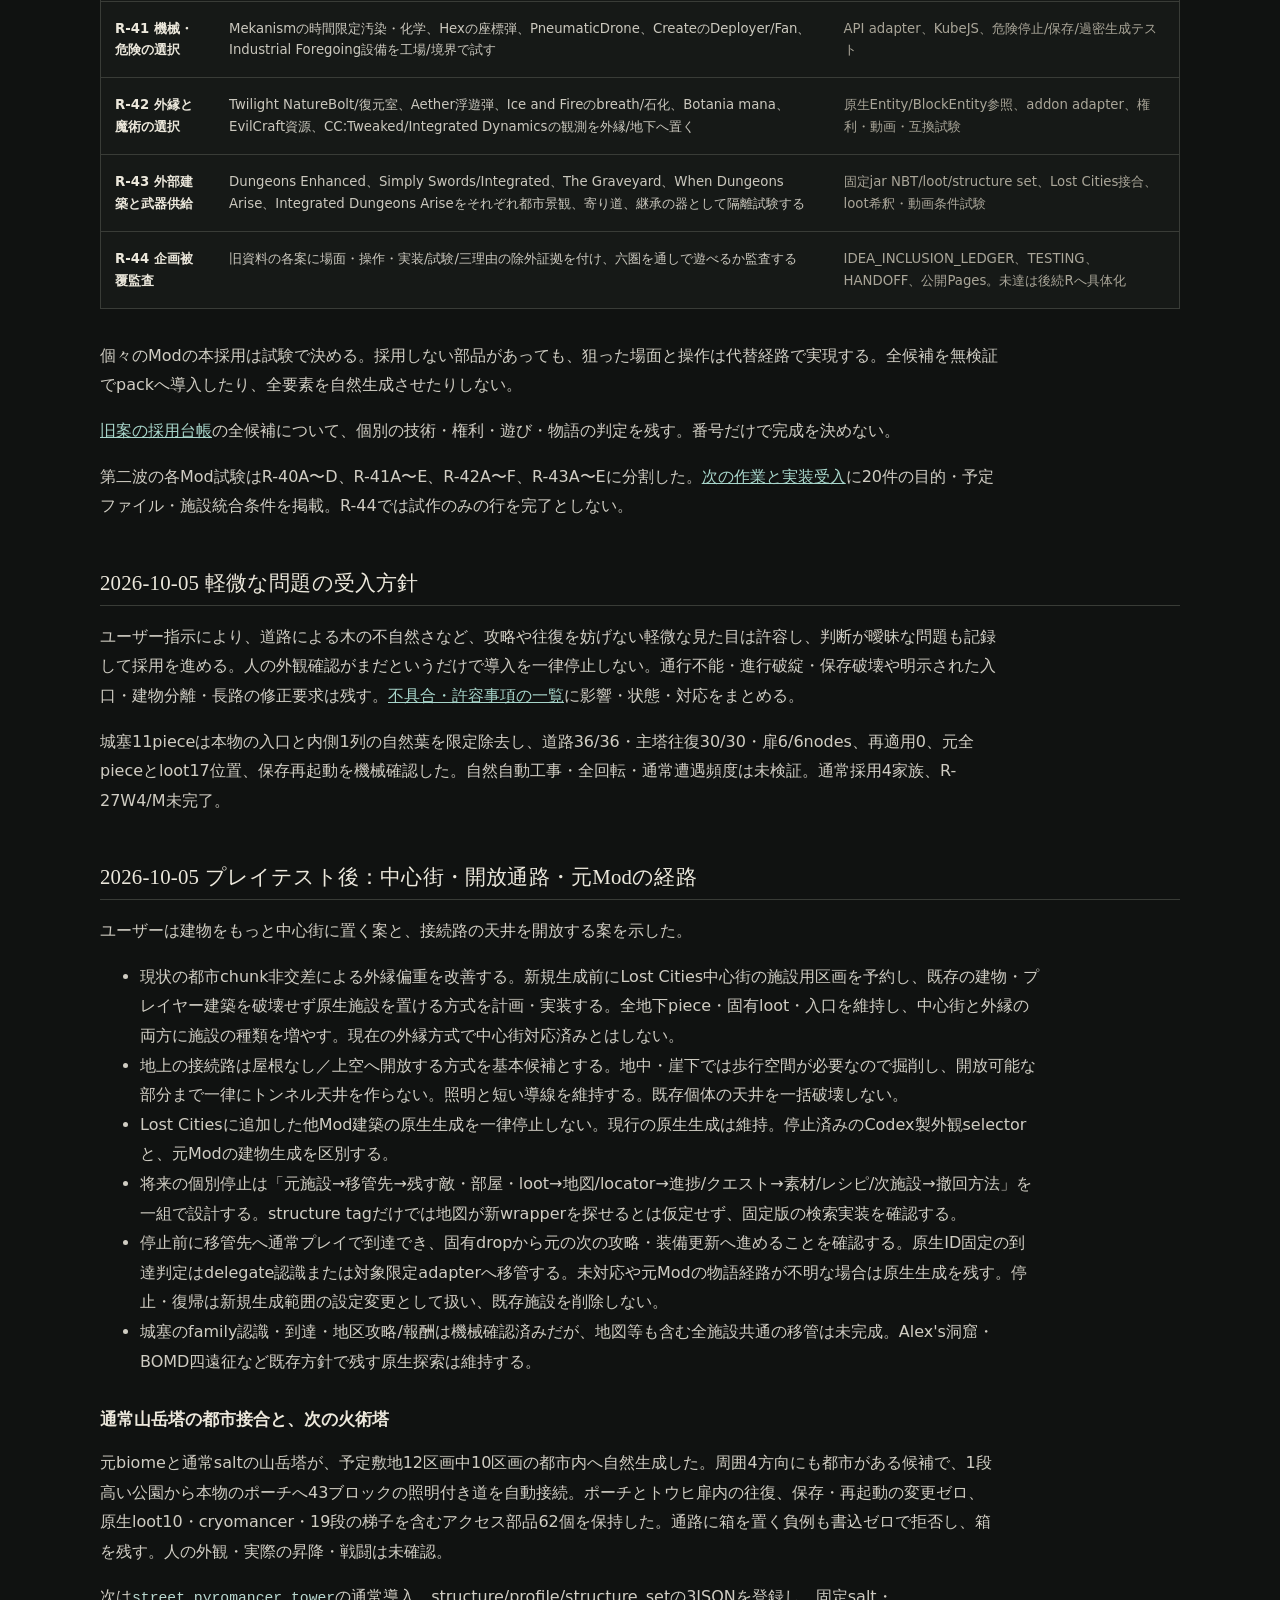
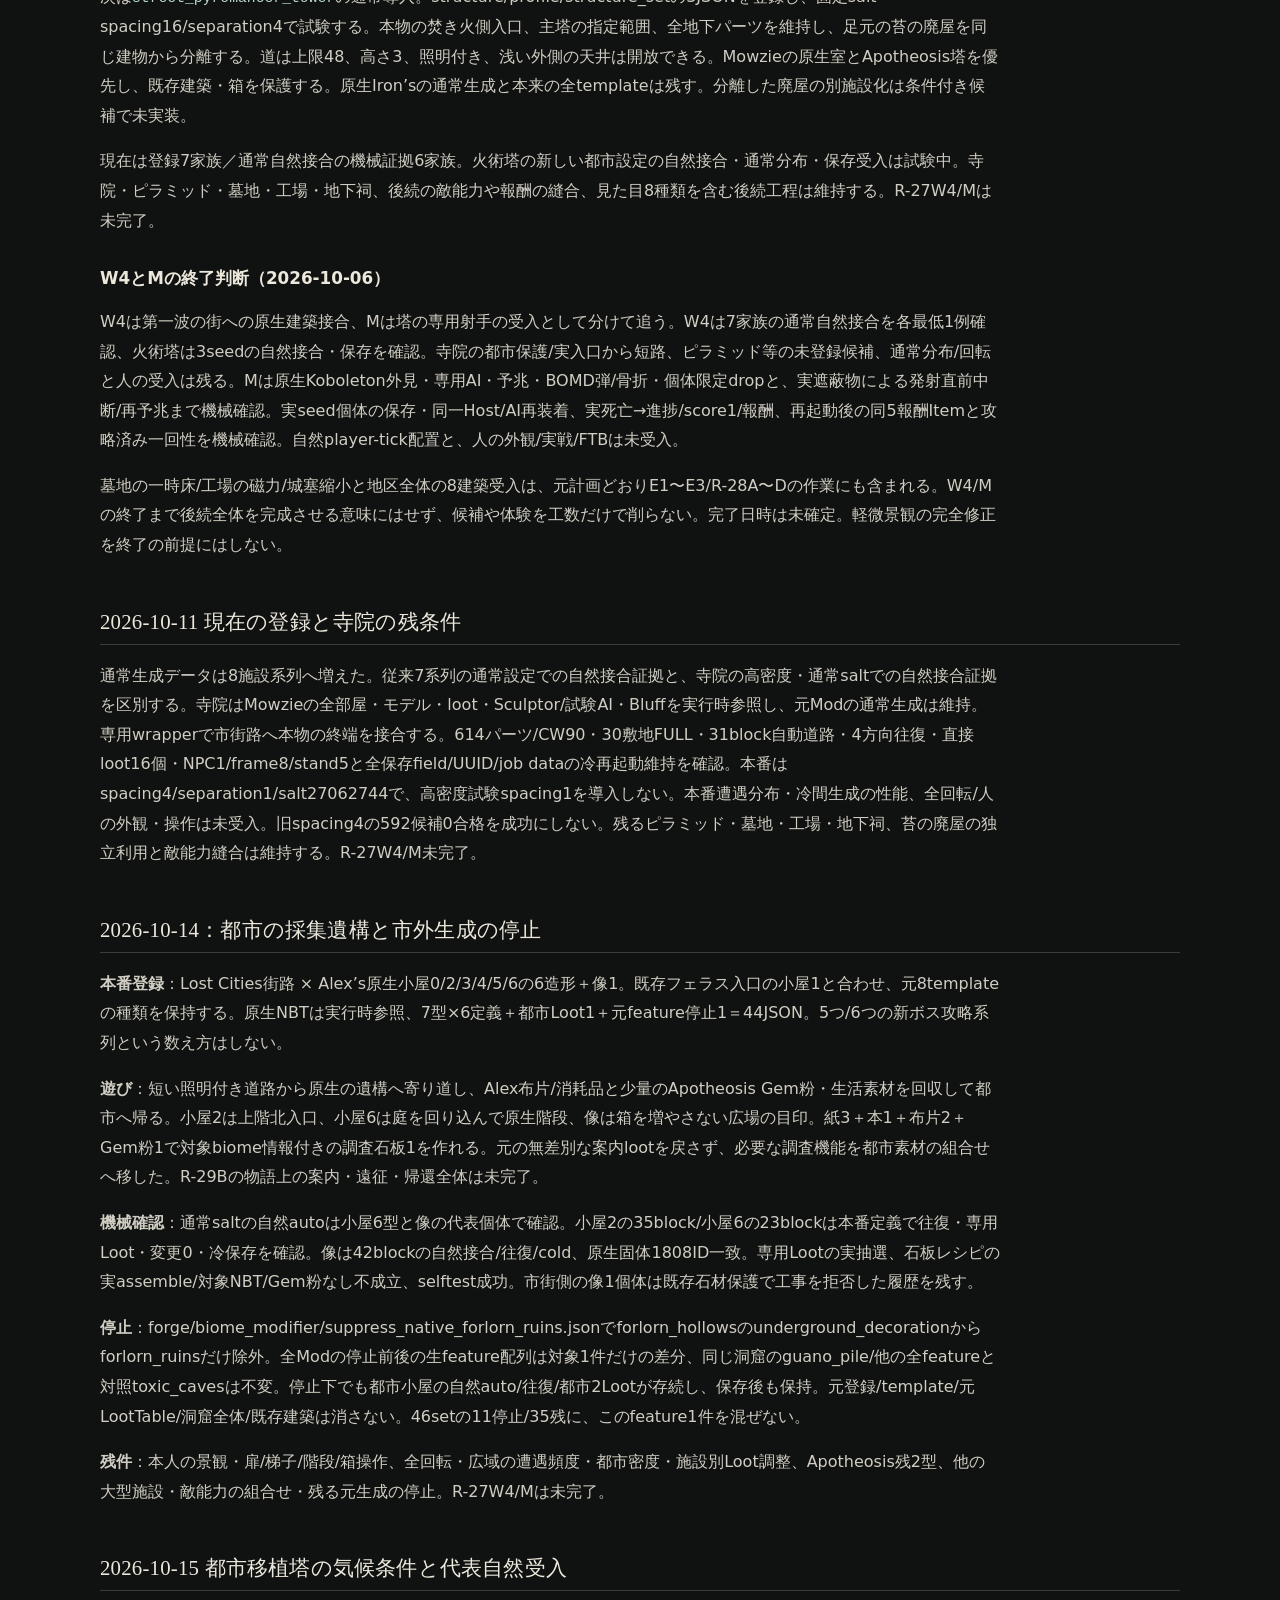
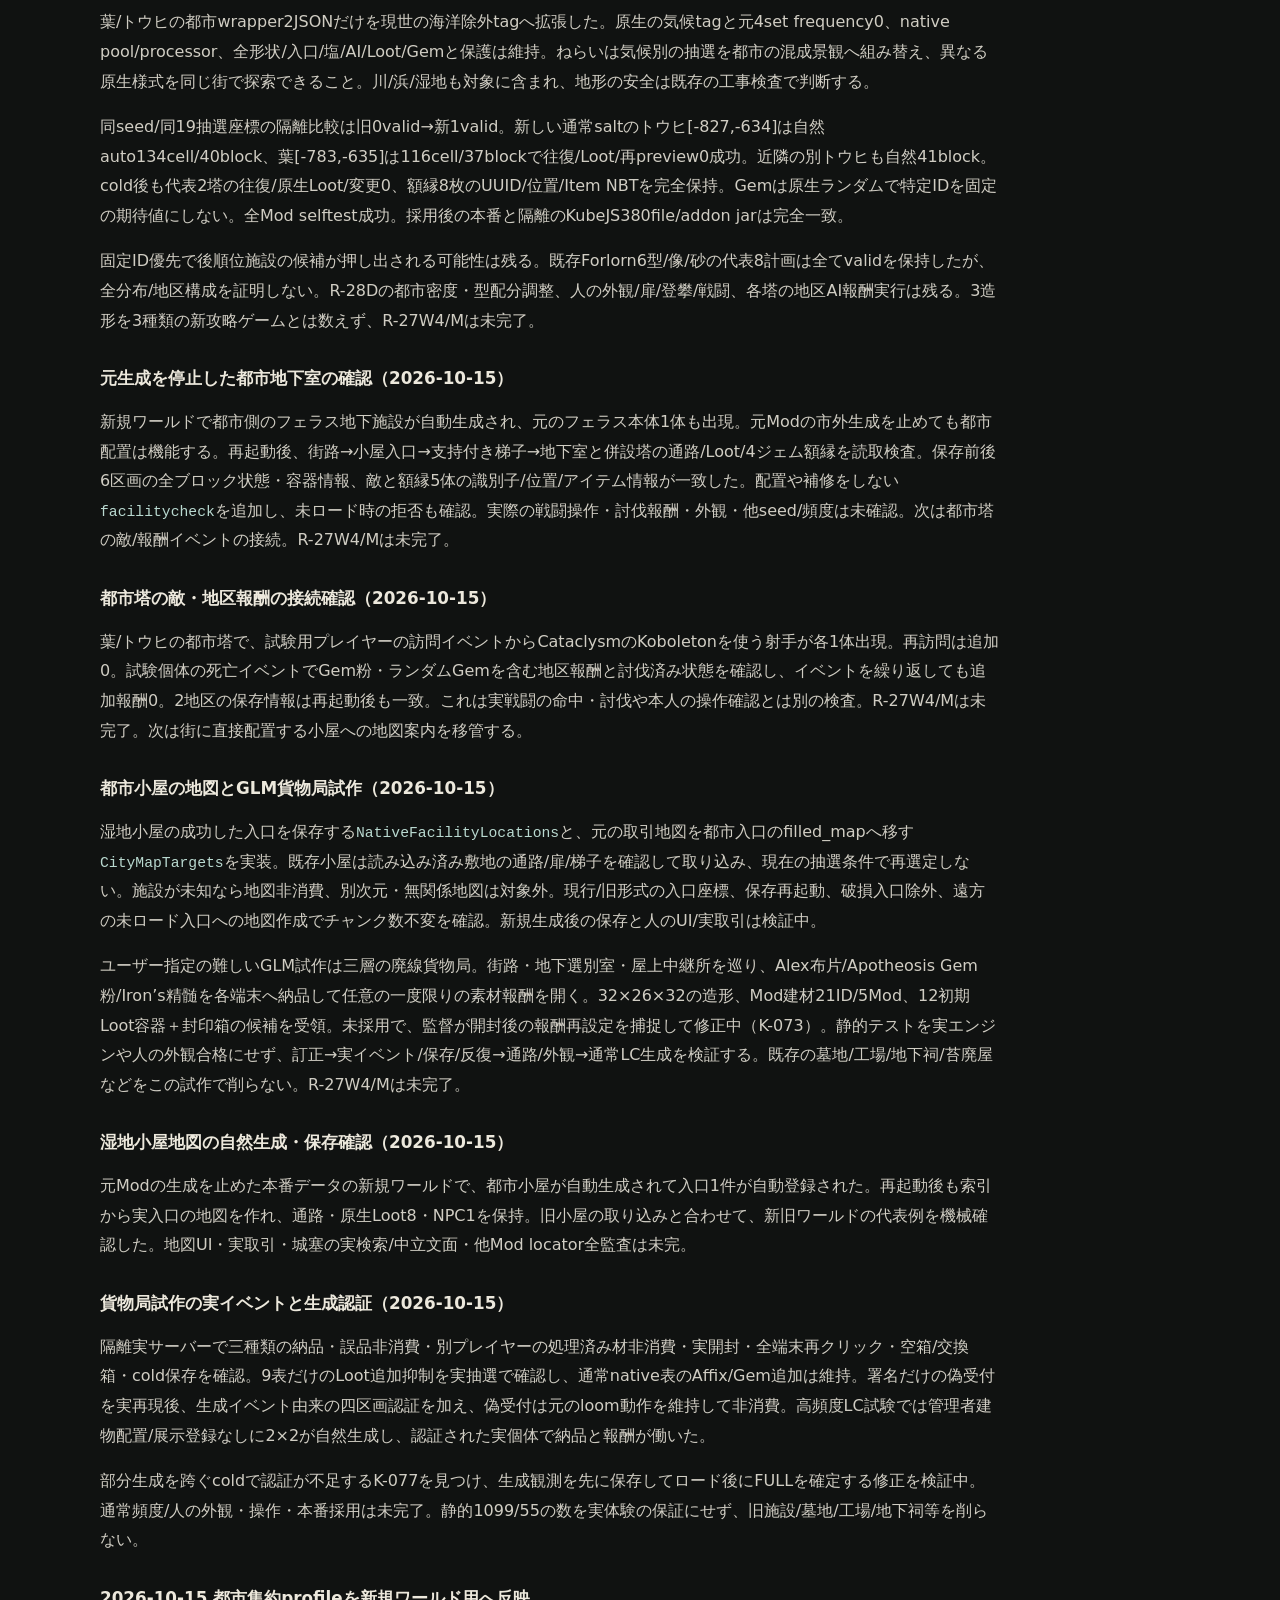
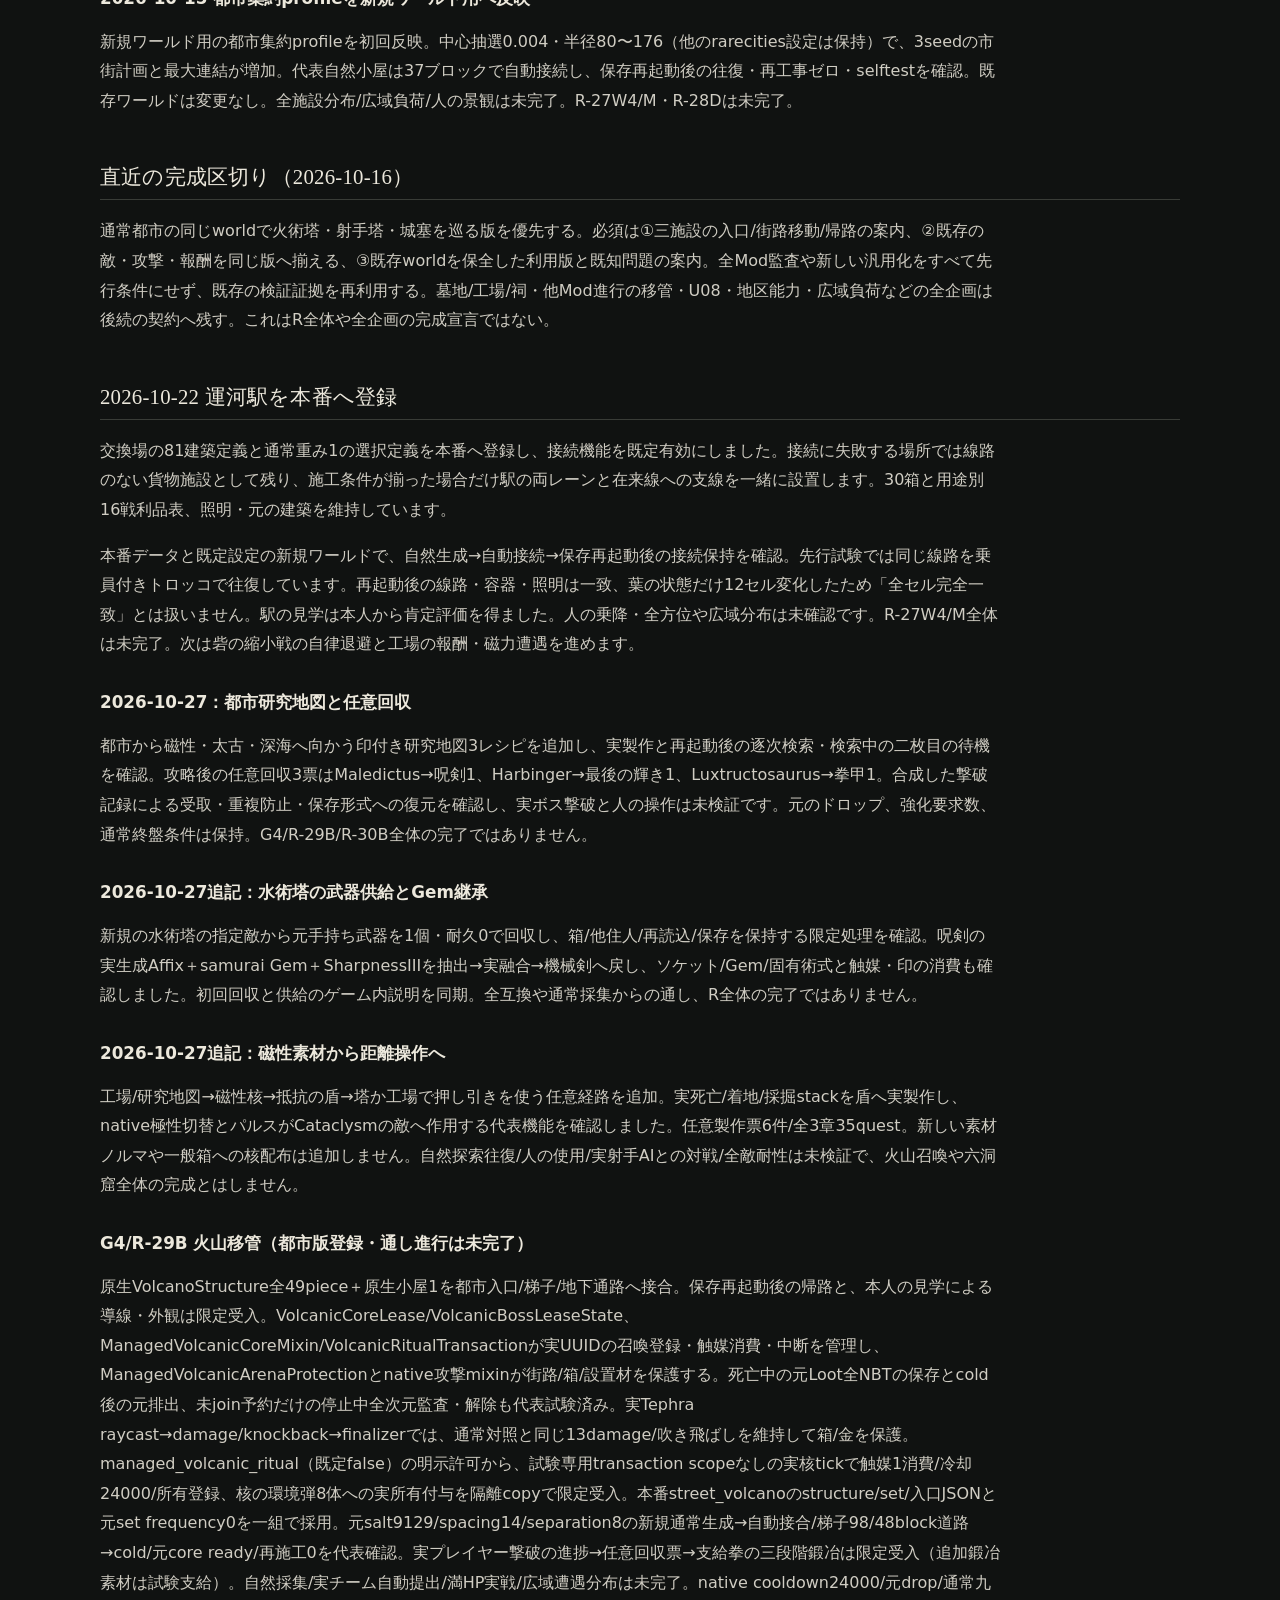
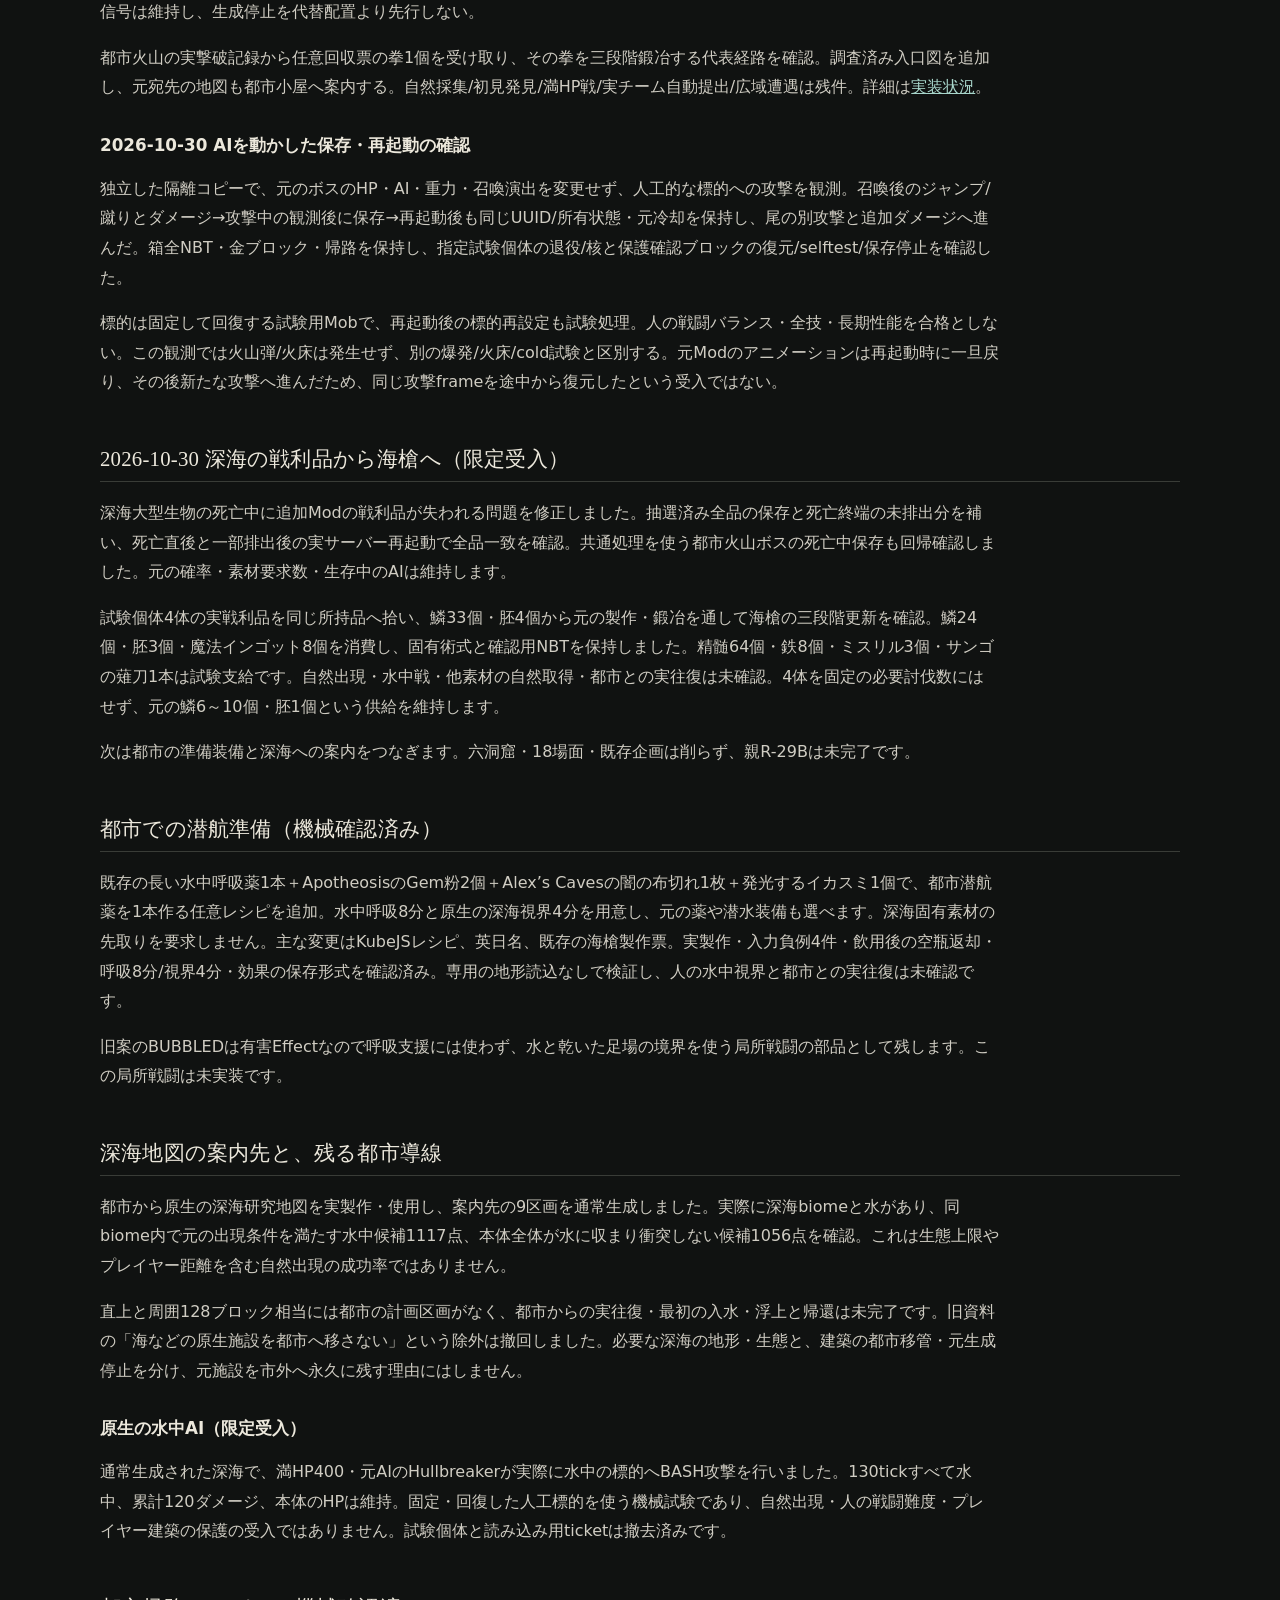
==== commit 60a89e60: "Record bounded nonempty gem inheritance verification" ====
--- a/completion.html
+++ b/completion.html
@@ -263,7 +263,7 @@
 <td style="text-align:right">19</td>
 <td><strong>R-30A</strong></td>
 <td>序盤のフェラス/塔/墓地で斧・Affix・呪文武器の三つの更新候補を調整</td>
-<td>最初の数施設で拾う価値と継承費用を測る</td>
+<td>最初の数施設で拾う価値と継承費用を測る。Gem1種の抽出（触媒1）→同器転送（印1）は2026-11-07に限定受入。残条件・融合・自然入手は未完了</td>
 </tr>
 <tr>
 <td style="text-align:right">20</td>
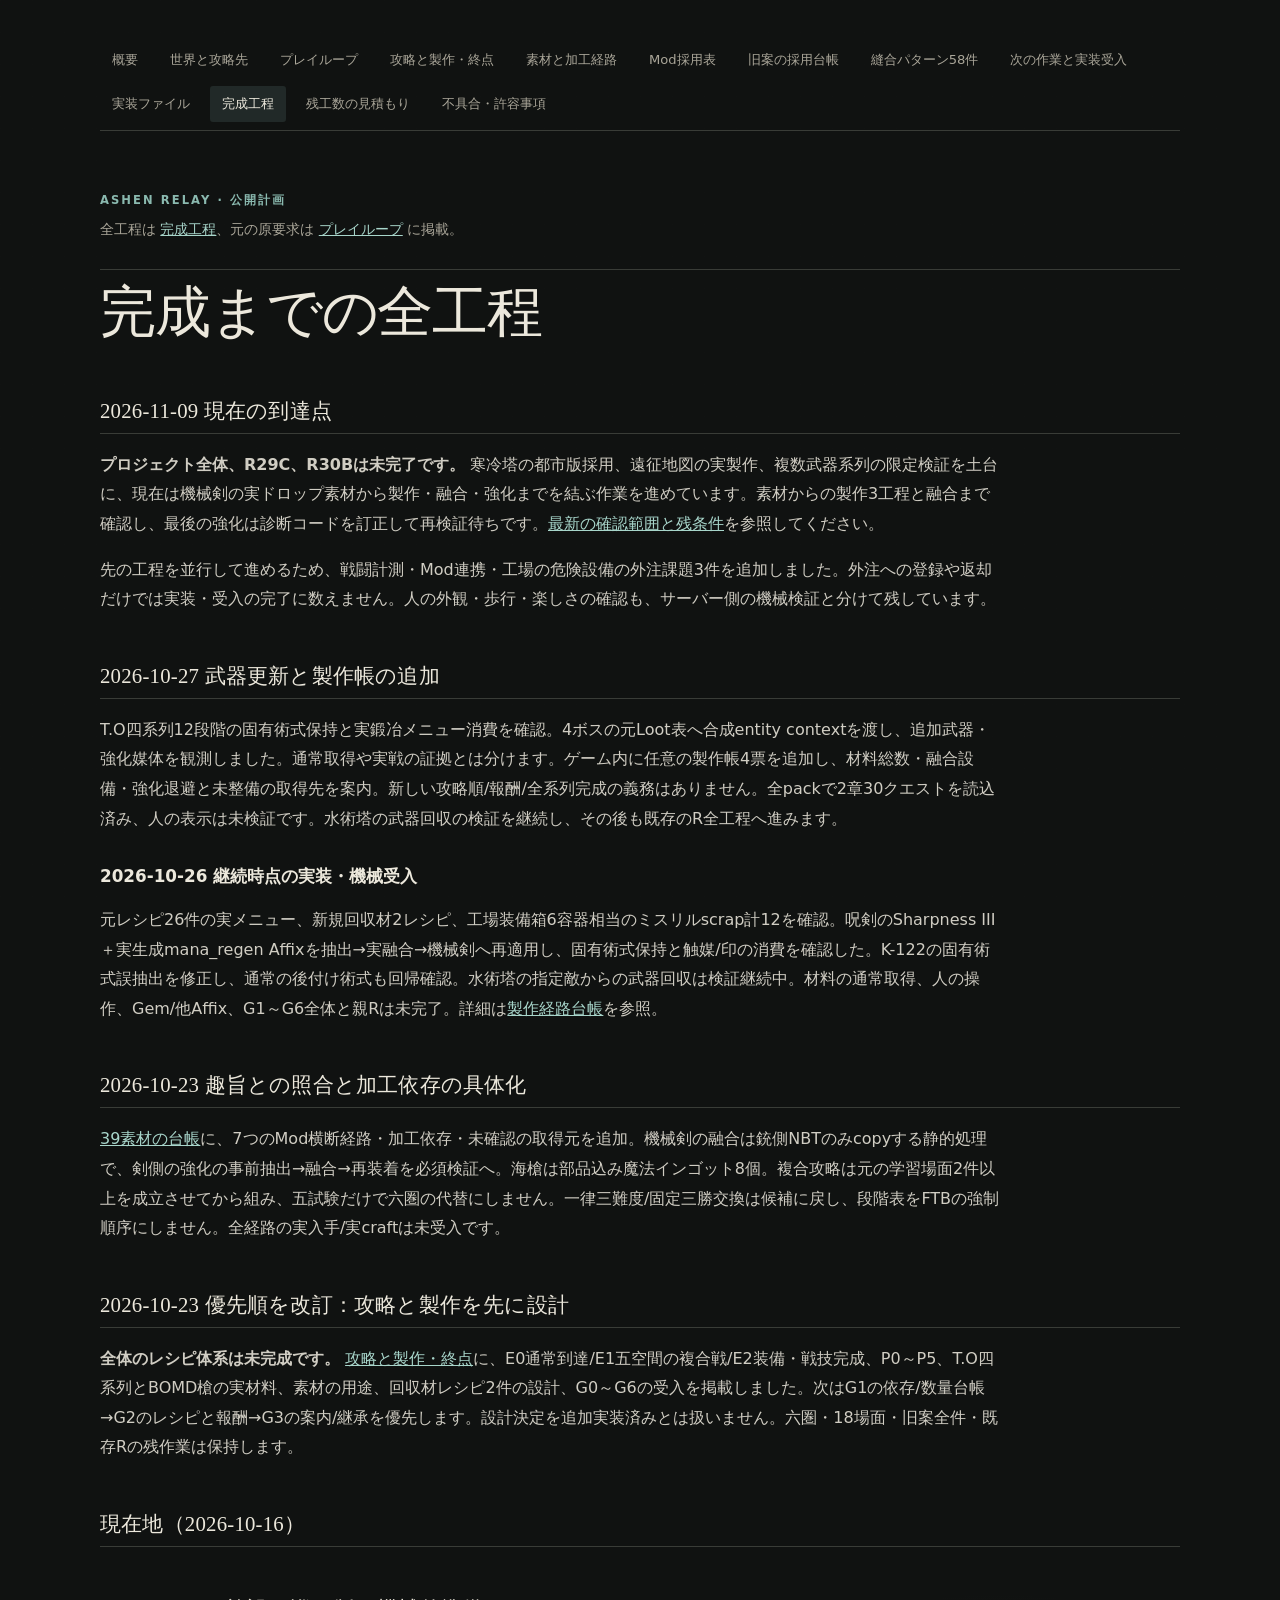
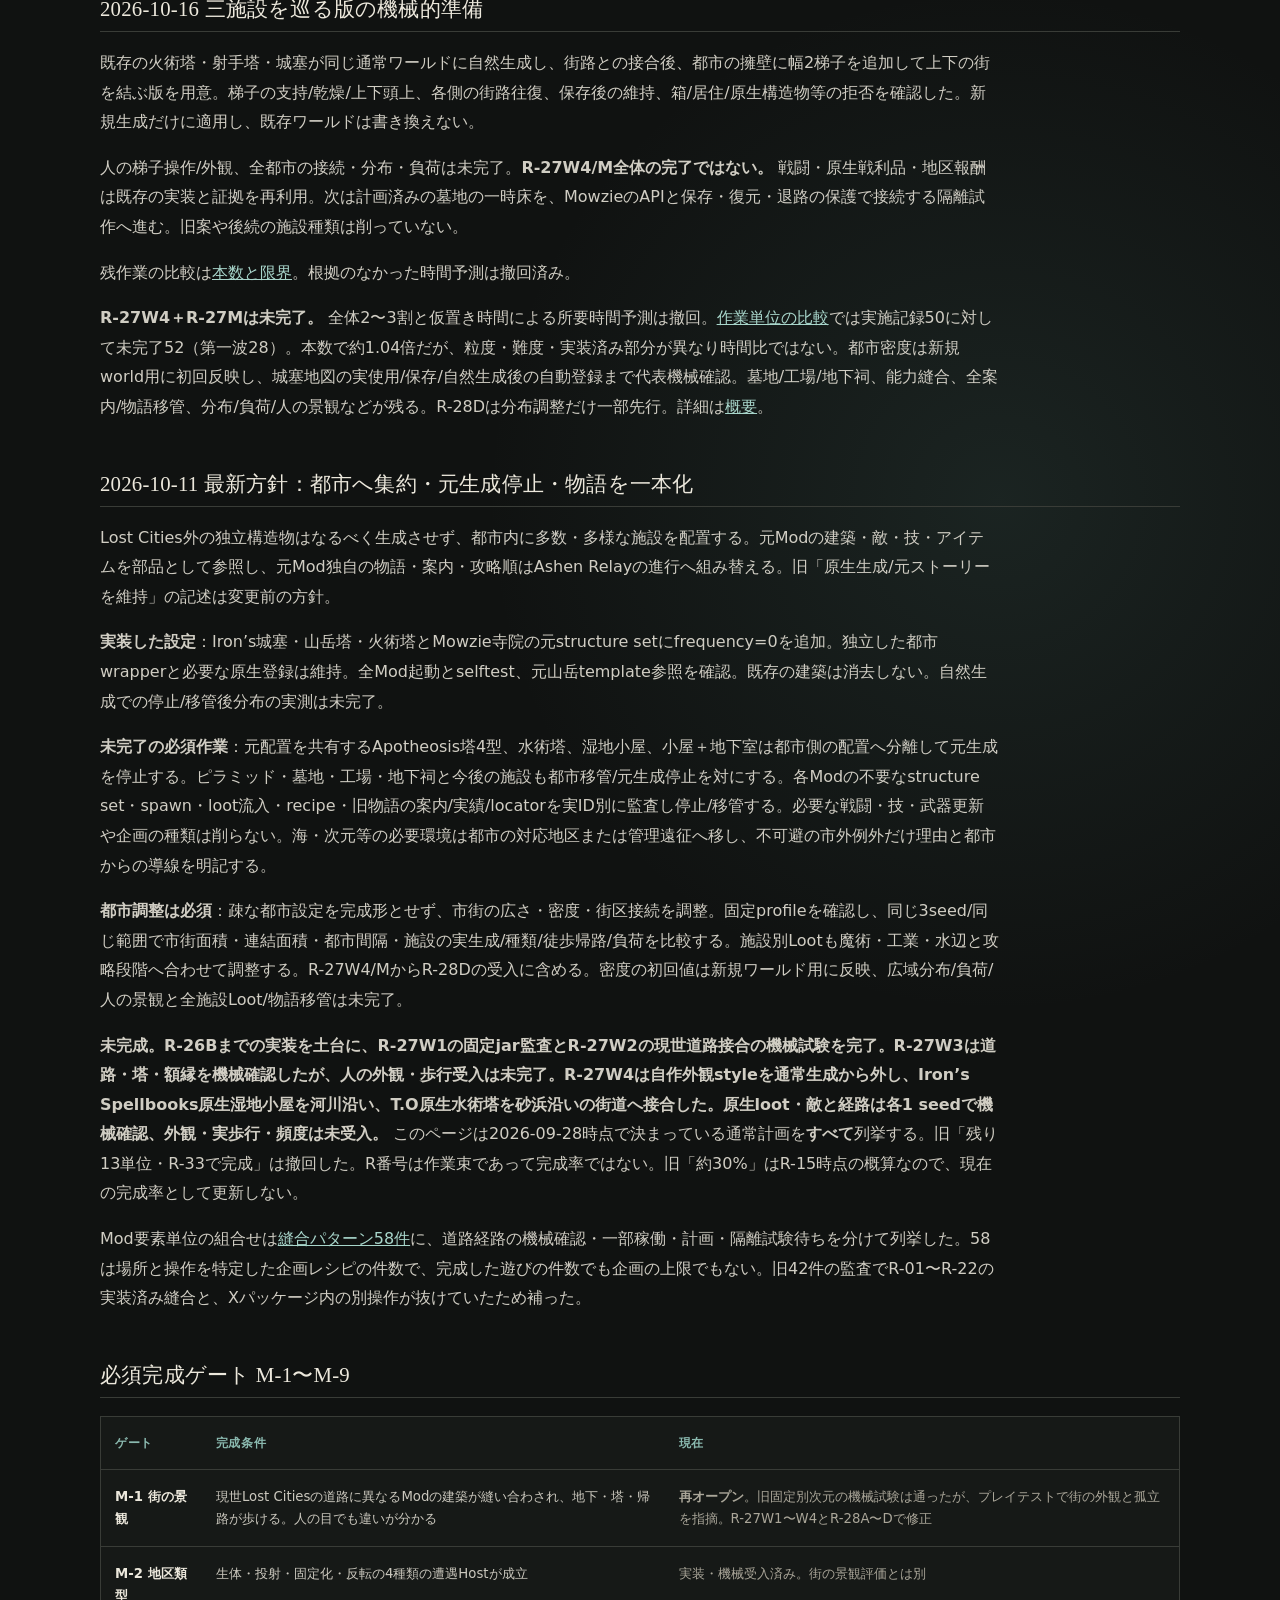
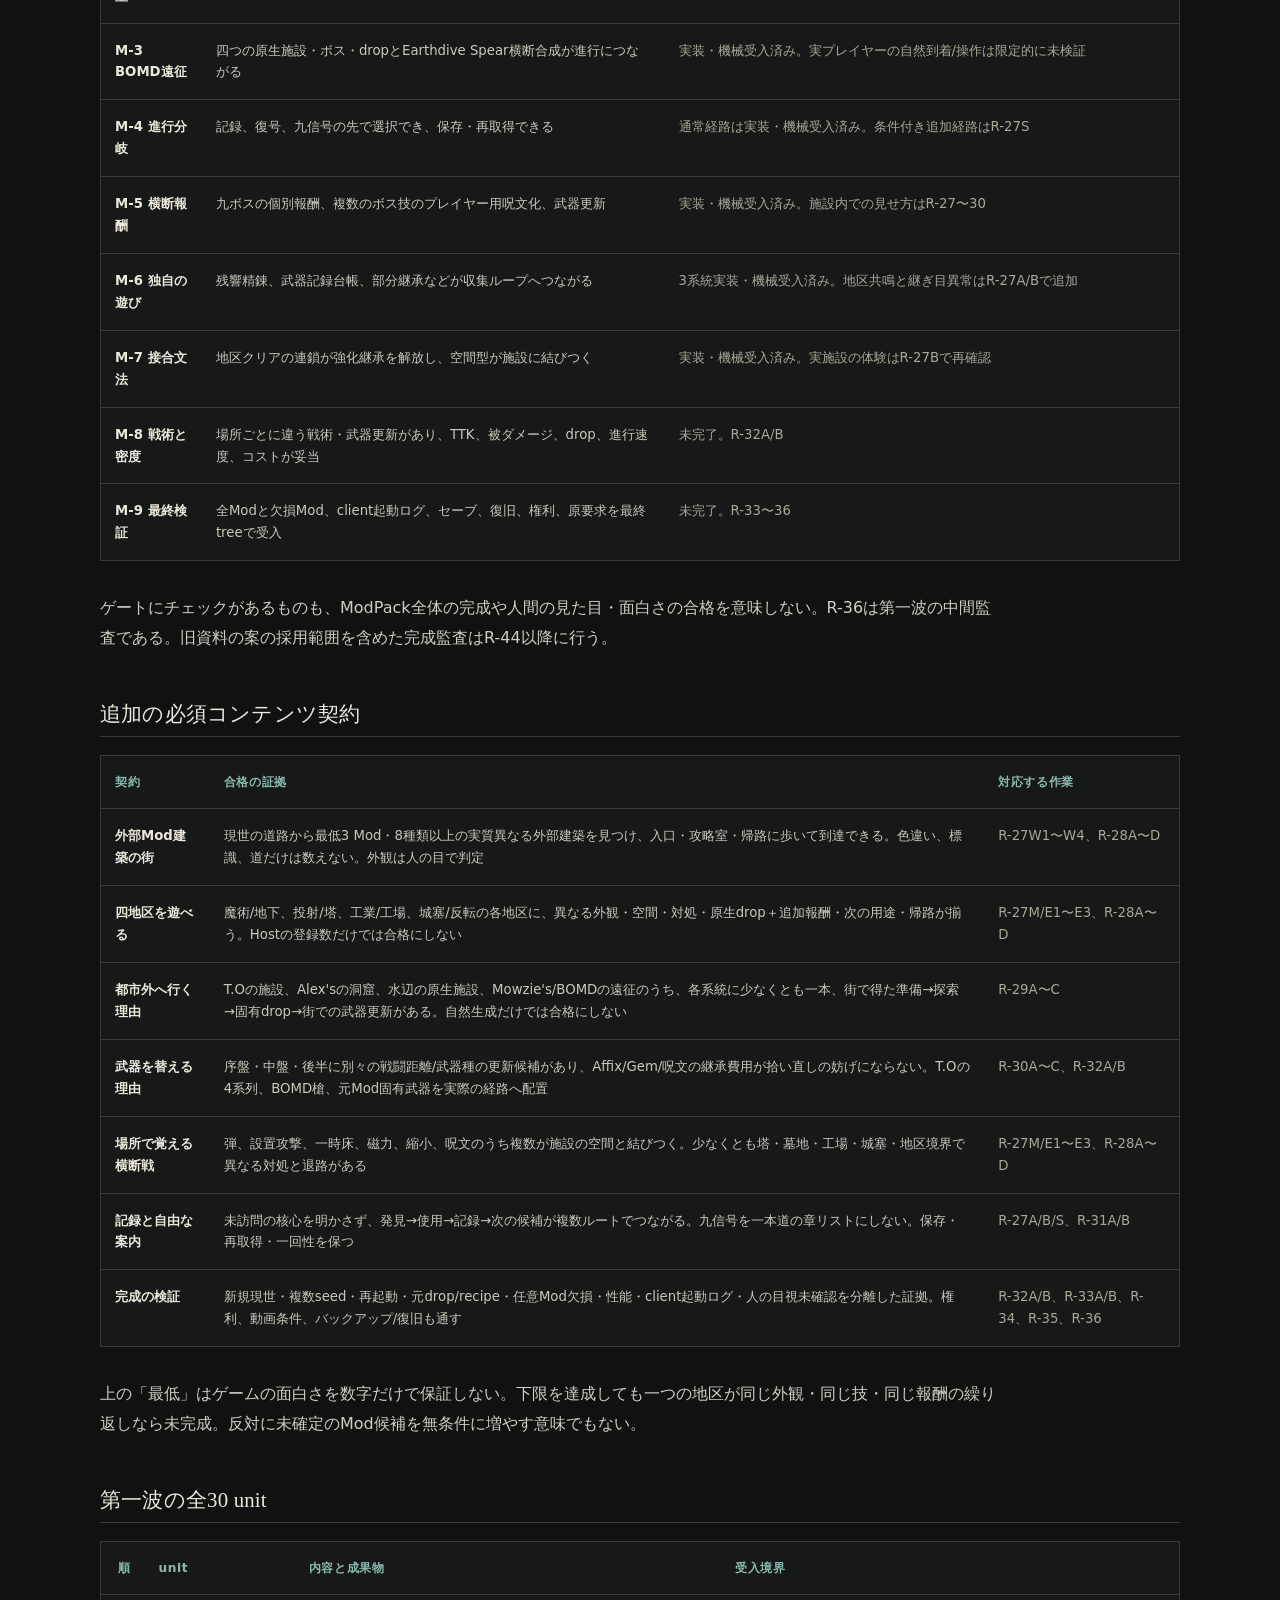
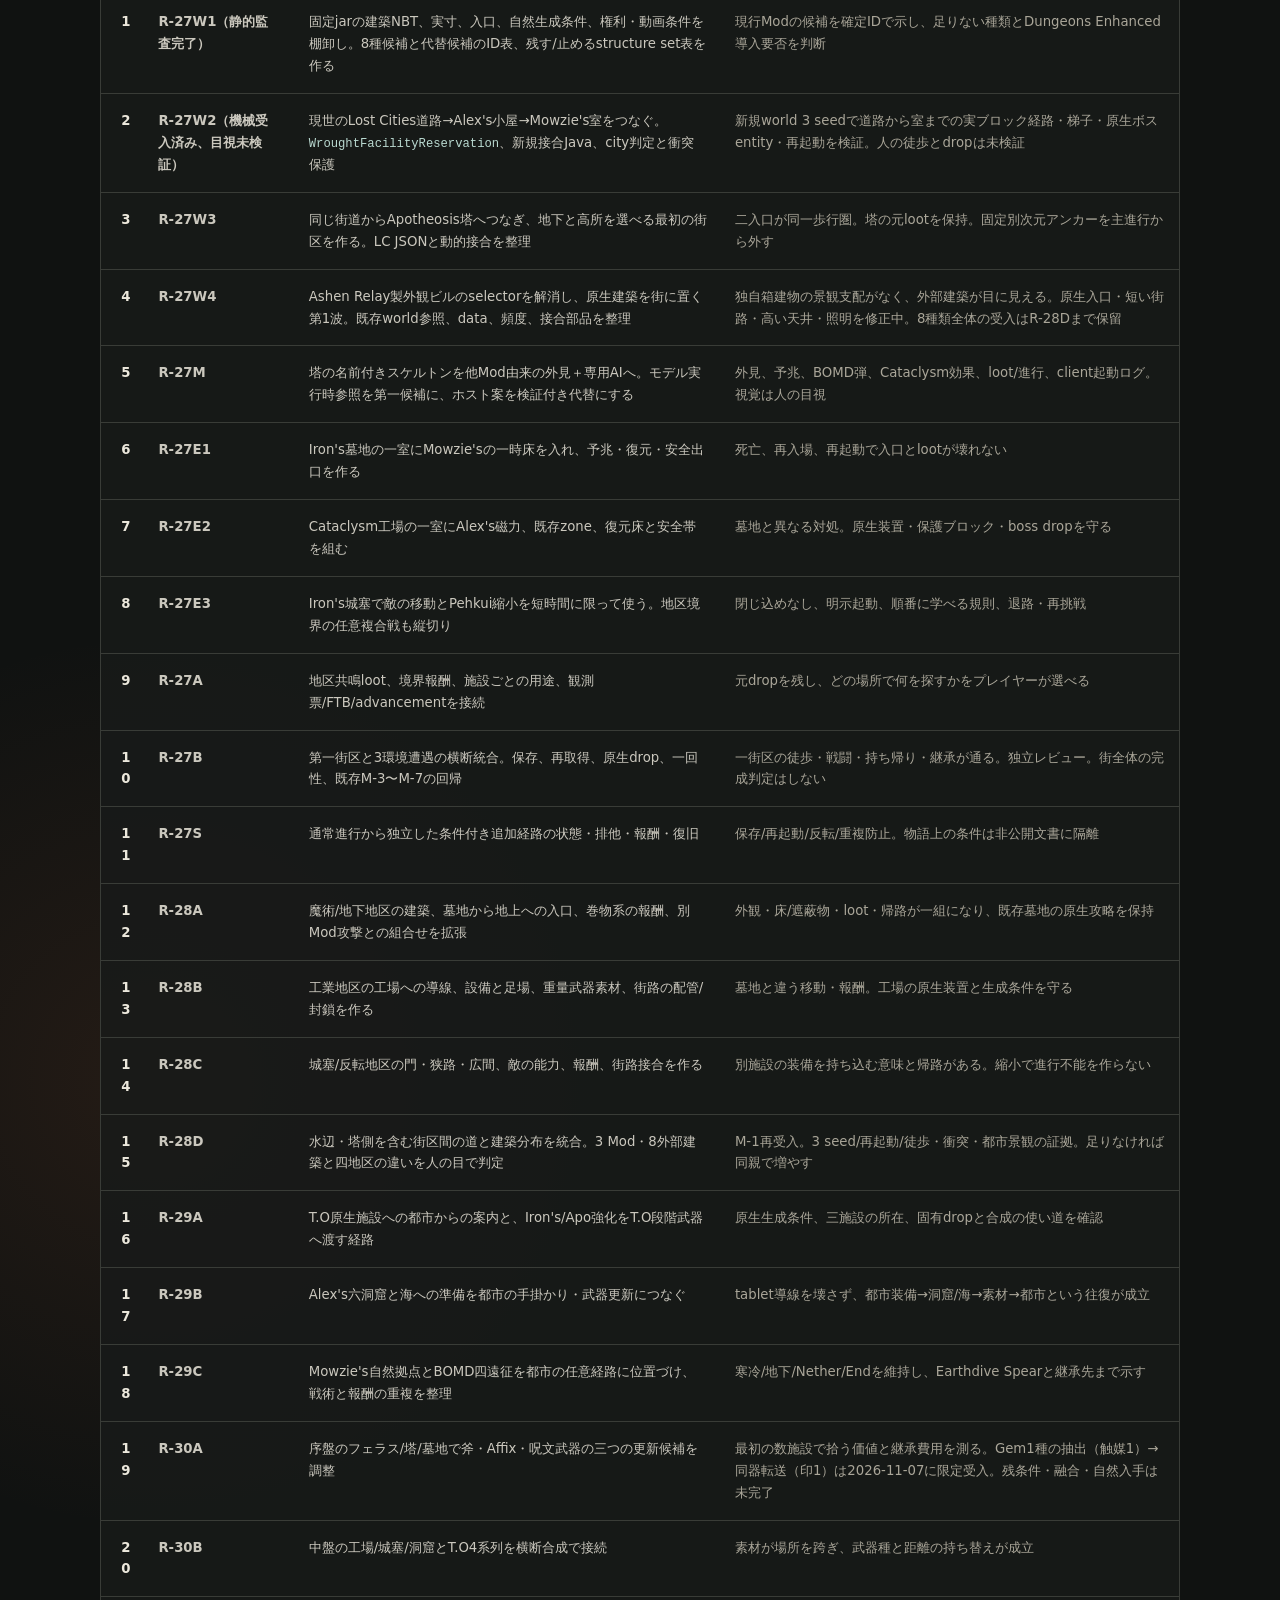
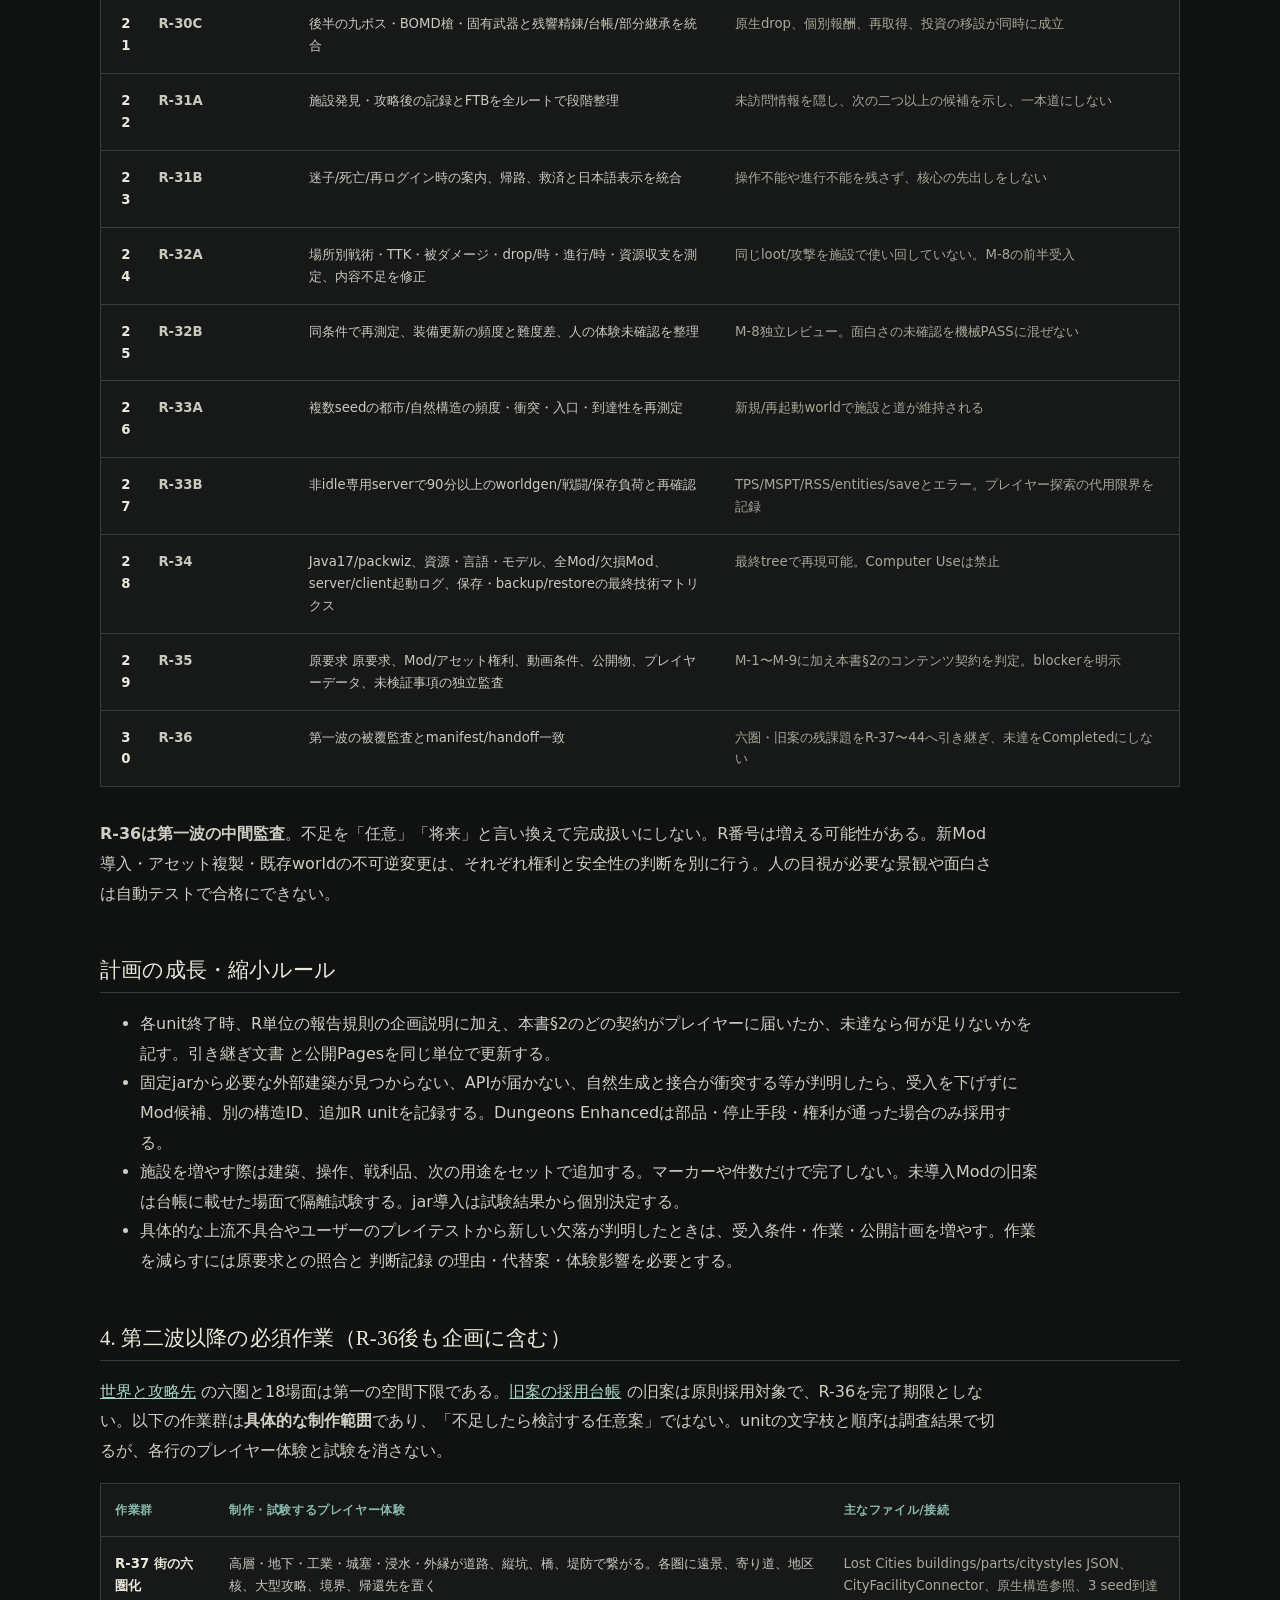
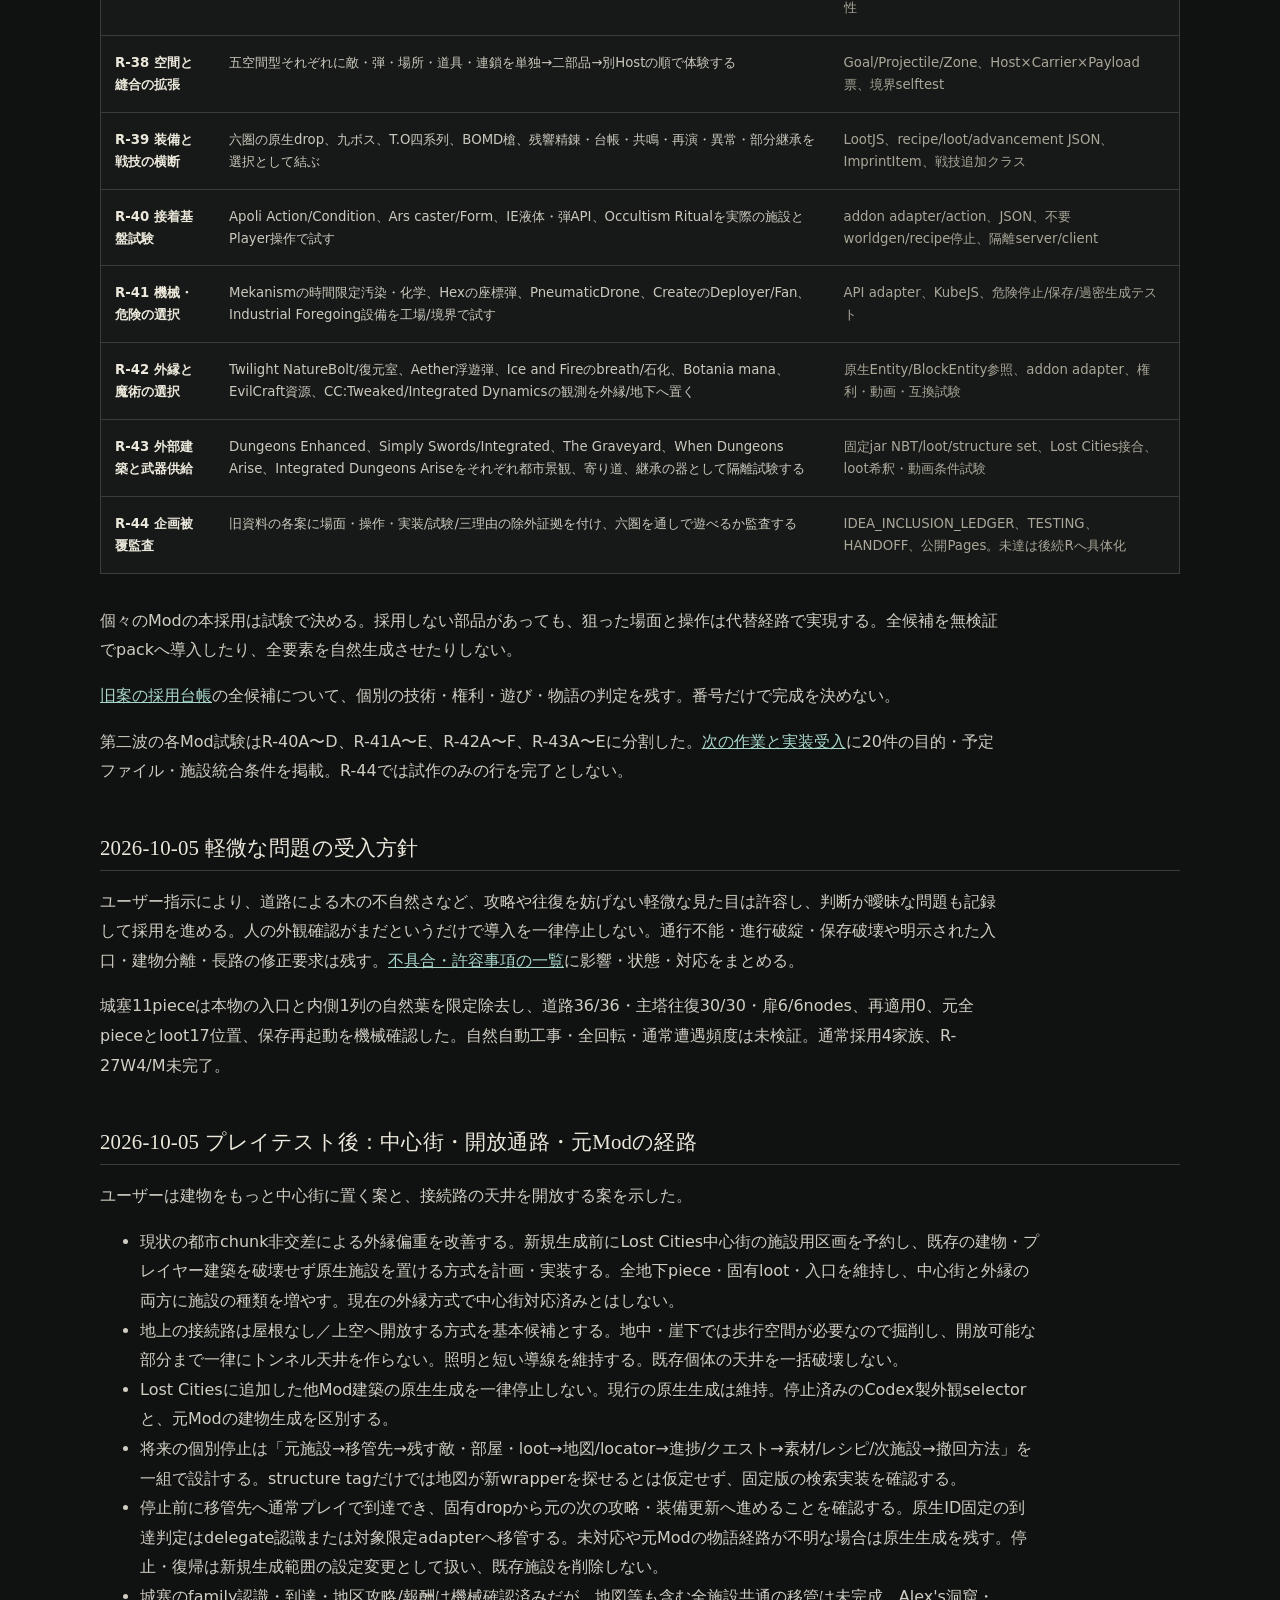
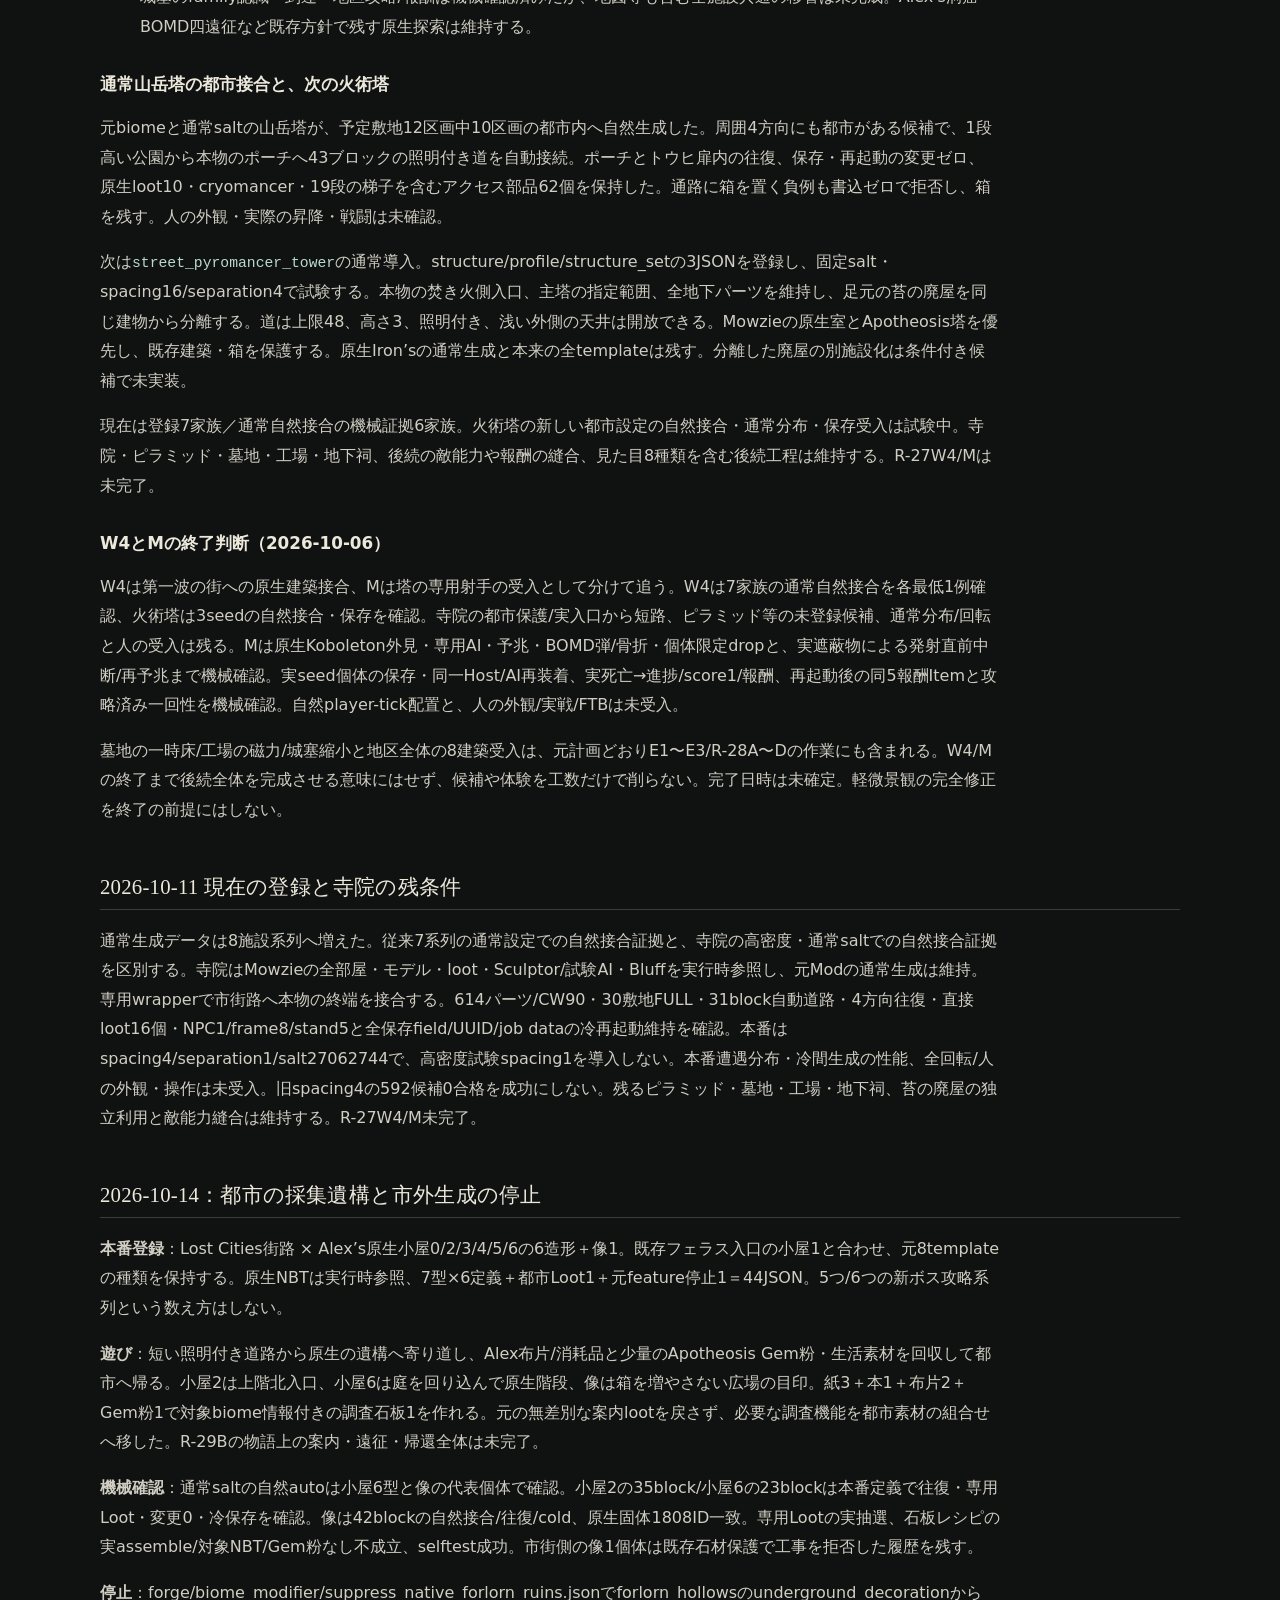
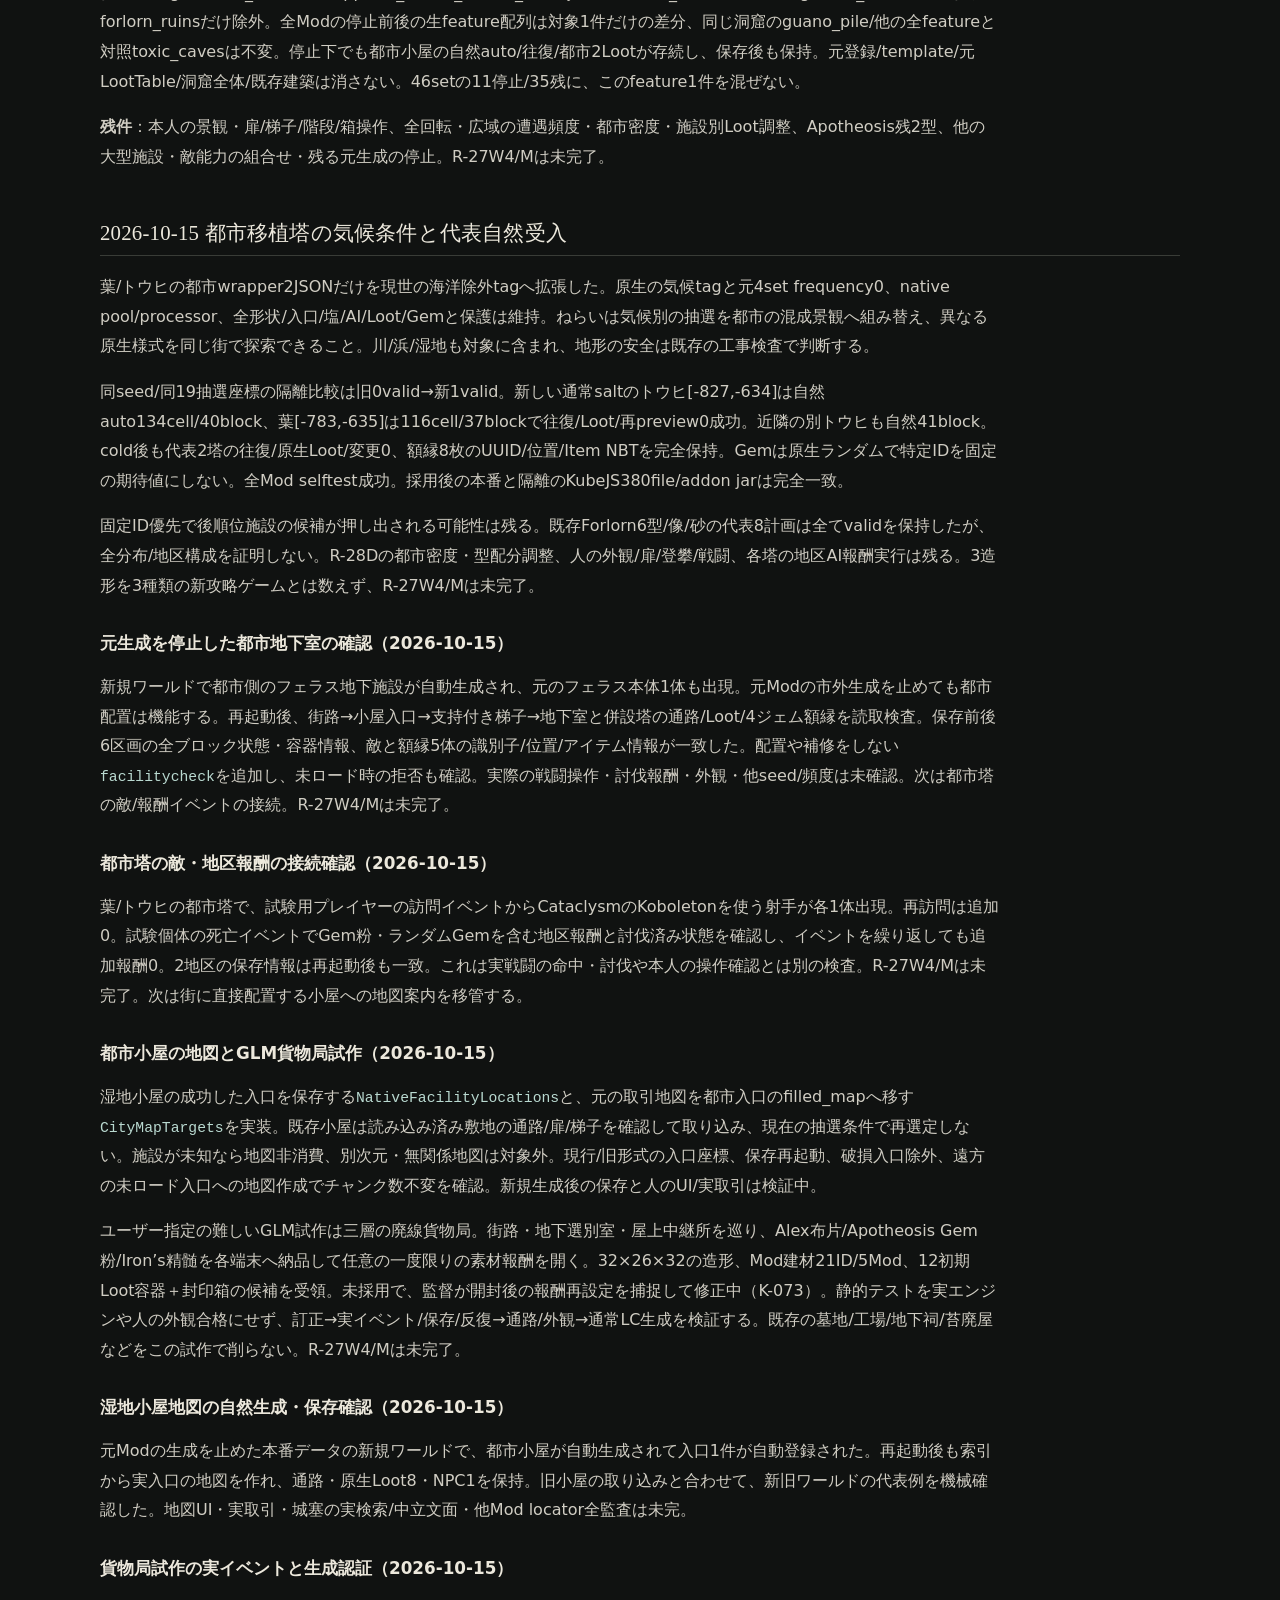
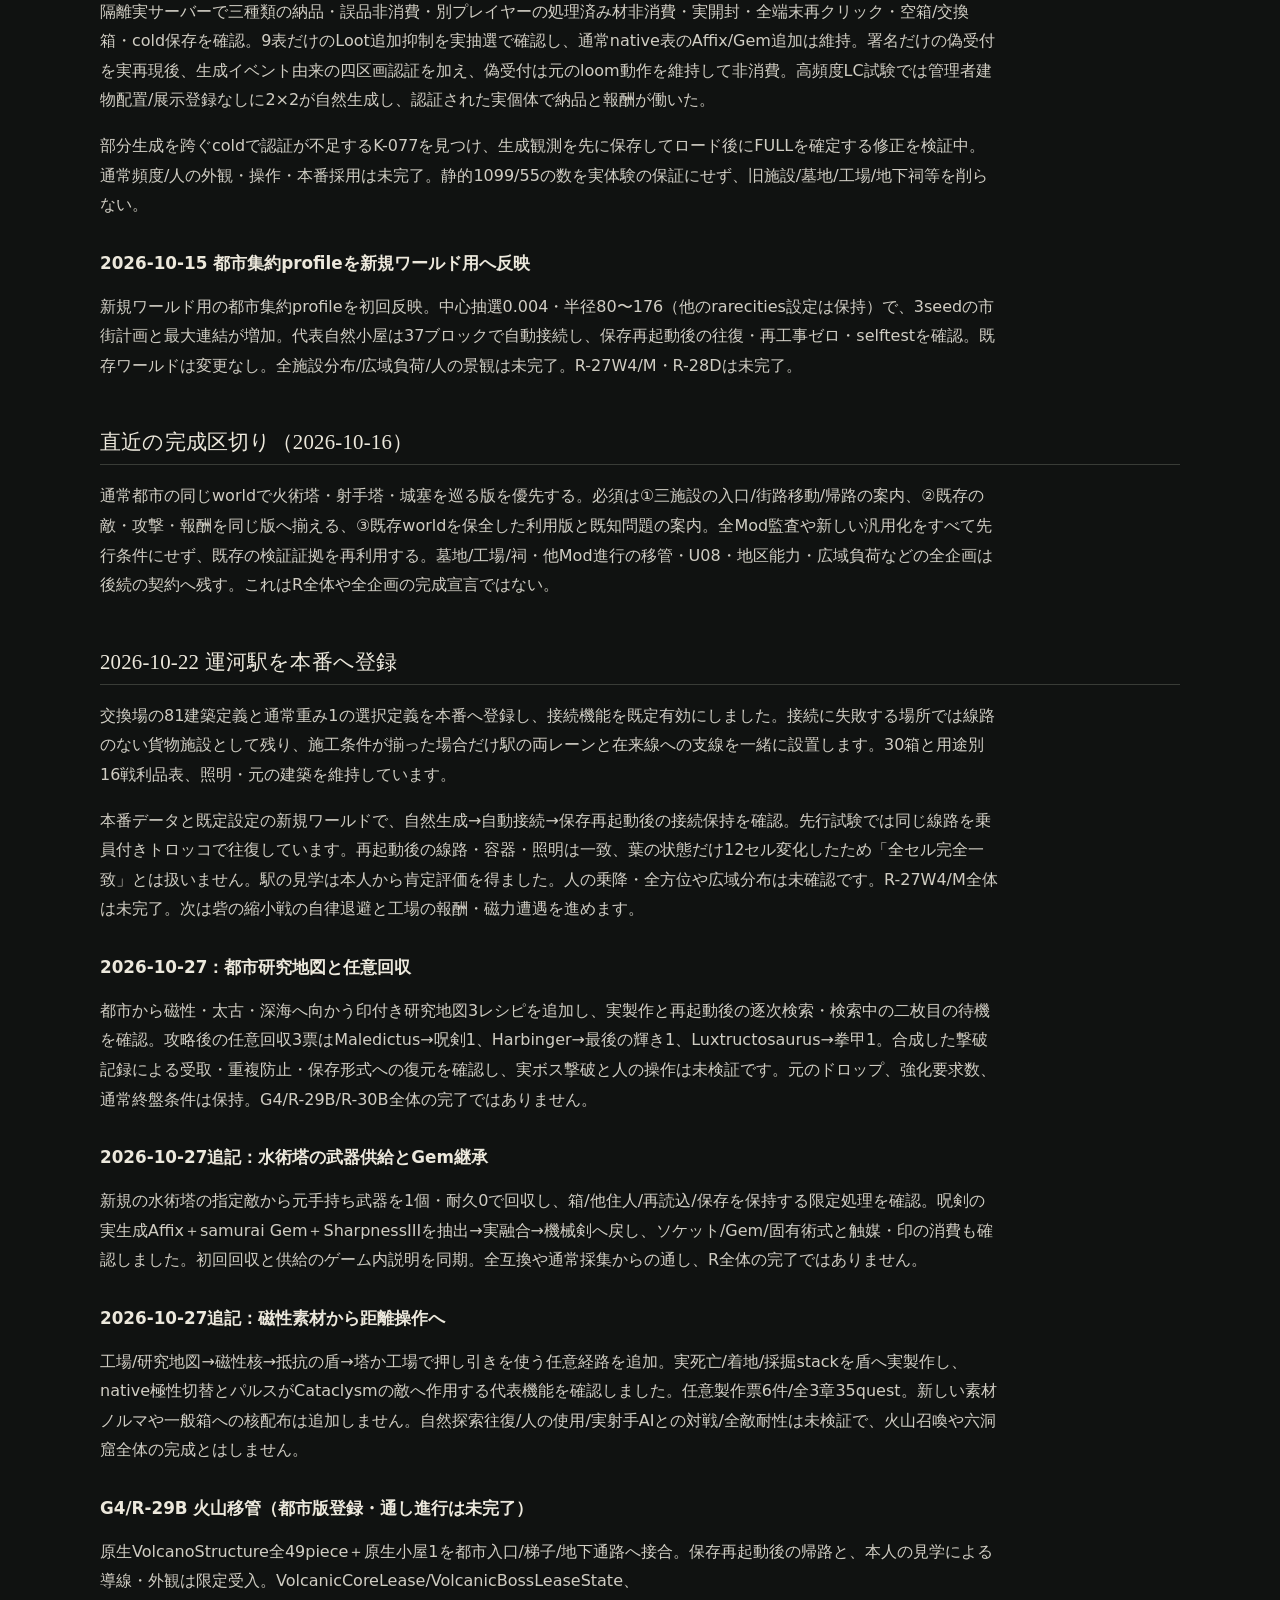
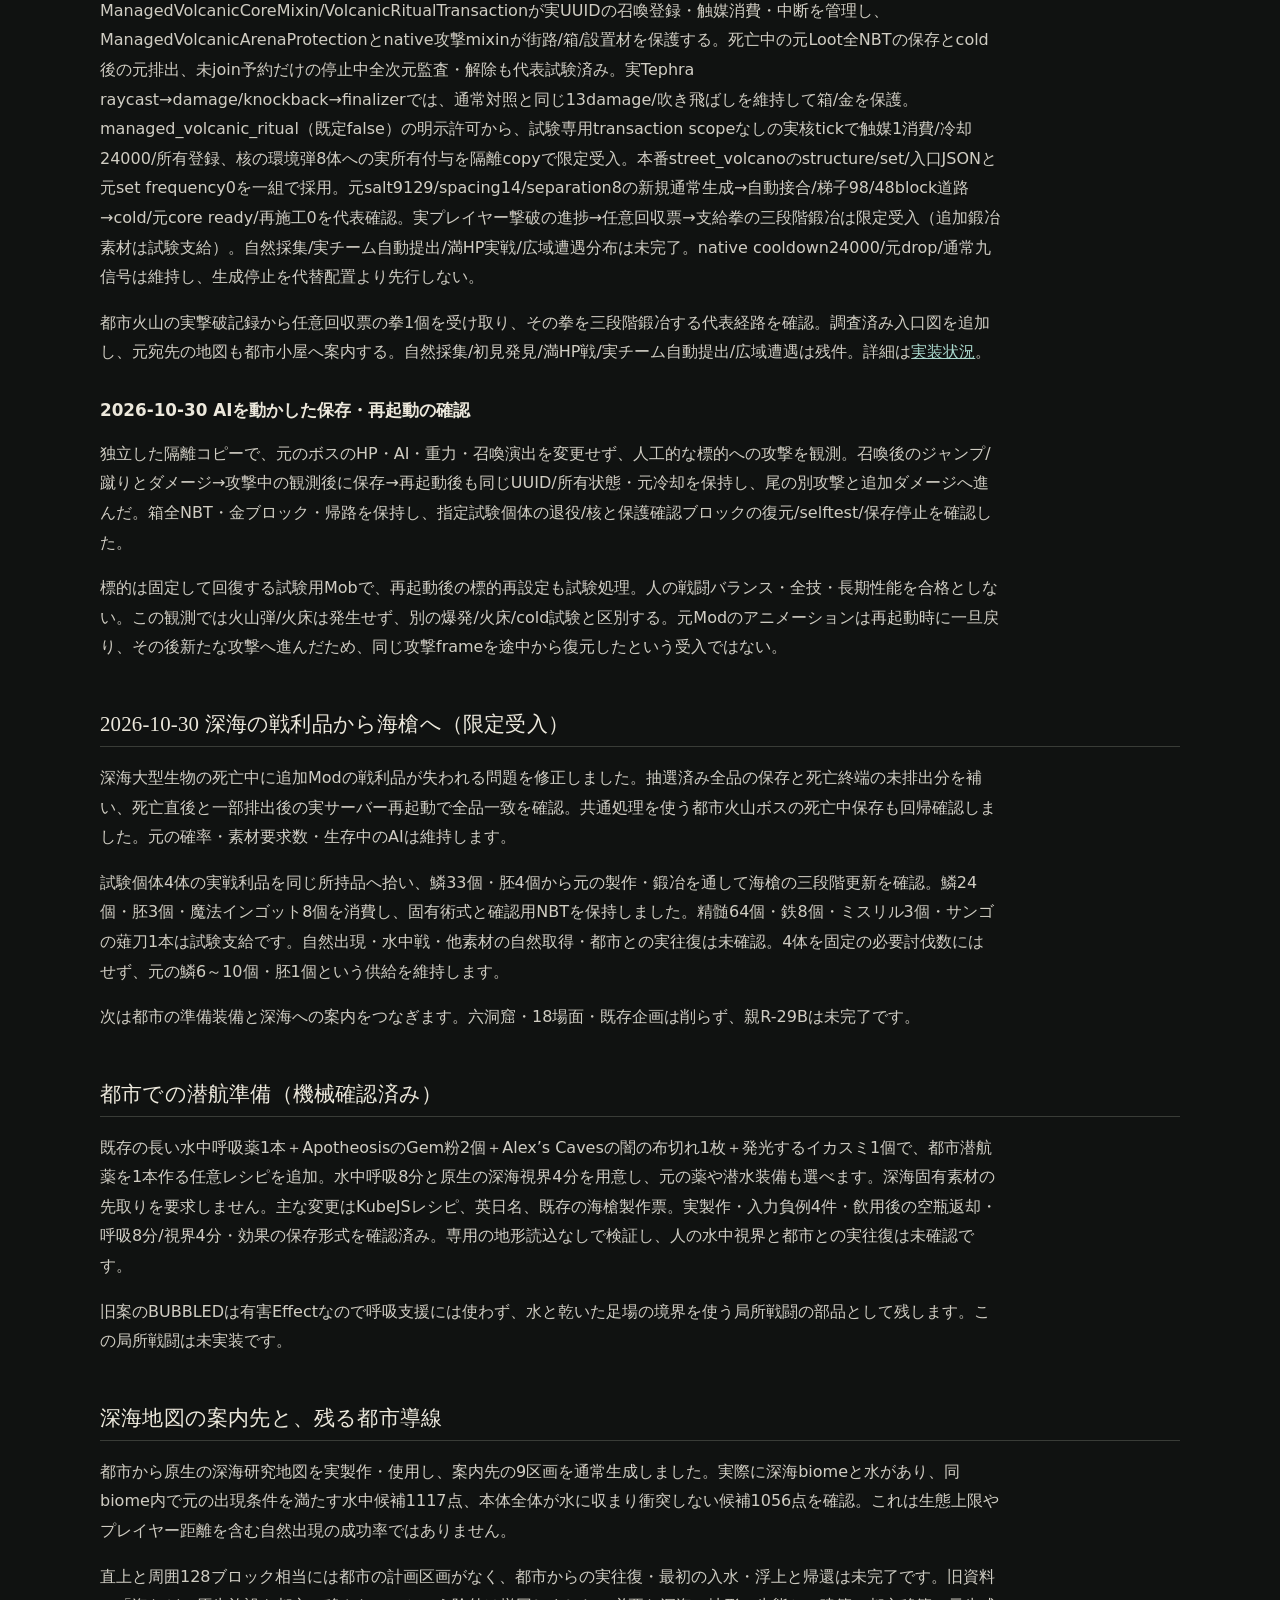
==== commit 3c48b6c2: "Update material crafting progress and independent task queue" ====
--- a/completion.html
+++ b/completion.html
@@ -13,6 +13,9 @@
     <nav class="site-nav" aria-label="サイト内のページ"><a href="index.html">概要</a><a href="world.html">世界と攻略先</a><a href="gameplay.html">プレイループ</a><a href="progression.html">攻略と製作・終点</a><a href="recipes.html">素材と加工経路</a><a href="mods.html">Mod採用表</a><a href="ideas.html">旧案の採用台帳</a><a href="seams.html">縫合パターン58件</a><a href="delivery.html">次の作業と実装受入</a><a href="implementation.html">実装ファイル</a><a href="completion.html" aria-current="page">完成工程</a><a href="estimate.html">残工数の見積もり</a><a href="known-issues.html">不具合・許容事項</a></nav>
     <header class="subpage-header"><p class="eyebrow">ASHEN RELAY · 公開計画</p><p class="subpage-lead">全工程は <a href="completion.html">完成工程</a>、元の原要求は <a href="gameplay.html">プレイループ</a> に掲載。</p></header>
     <article class="document"><h1>完成までの全工程</h1>
+<h2>2026-11-09 現在の到達点</h2>
+<p><strong>プロジェクト全体、R29C、R30Bは未完了です。</strong> 寒冷塔の都市版採用、遠征地図の実製作、複数武器系列の限定検証を土台に、現在は機械剣の実ドロップ素材から製作・融合・強化までを結ぶ作業を進めています。素材からの製作3工程と融合まで確認し、最後の強化は診断コードを訂正して再検証待ちです。<a href="delivery.html">最新の確認範囲と残条件</a>を参照してください。</p>
+<p>先の工程を並行して進めるため、戦闘計測・Mod連携・工場の危険設備の外注課題3件を追加しました。外注への登録や返却だけでは実装・受入の完了に数えません。人の外観・歩行・楽しさの確認も、サーバー側の機械検証と分けて残しています。</p>
 <h2>2026-10-27 武器更新と製作帳の追加</h2>
 <p>T.O四系列12段階の固有術式保持と実鍛冶メニュー消費を確認。4ボスの元Loot表へ合成entity contextを渡し、追加武器・強化媒体を観測しました。通常取得や実戦の証拠とは分けます。ゲーム内に任意の製作帳4票を追加し、材料総数・融合設備・強化退避と未整備の取得先を案内。新しい攻略順/報酬/全系列完成の義務はありません。全packで2章30クエストを読込済み、人の表示は未検証です。水術塔の武器回収の検証を継続し、その後も既存のR全工程へ進みます。</p>
 <h3>2026-10-26 継続時点の実装・機械受入</h3>
@@ -519,7 +522,7 @@
 <h3>スクロール製作→刻印の統合（限定受入）</h3>
 <p>Recallと浄化について、スクロールフォージでの製作から銘刻台での呪文書への書き込みまでの実消費経路を、隔離試験環境で確認しました。製作帳の2つの票に入手の案内を追記しています。自然な素材集め・戦利品の抽選・実際の操作は未確認で、親単位（R-29B）の残条件は動かしていません。クエスト数・レシピ数・報酬は不変です。</p>
 </article>
-    <footer><a href="index.html">概要へ戻る</a> · 更新日 2026-10-23 · 物語の核心は掲載しません。</footer>
+    <footer><a href="index.html">概要へ戻る</a> · 更新日 2026-11-09 · 物語の核心は掲載しません。</footer>
   </main>
 </body>
 </html>
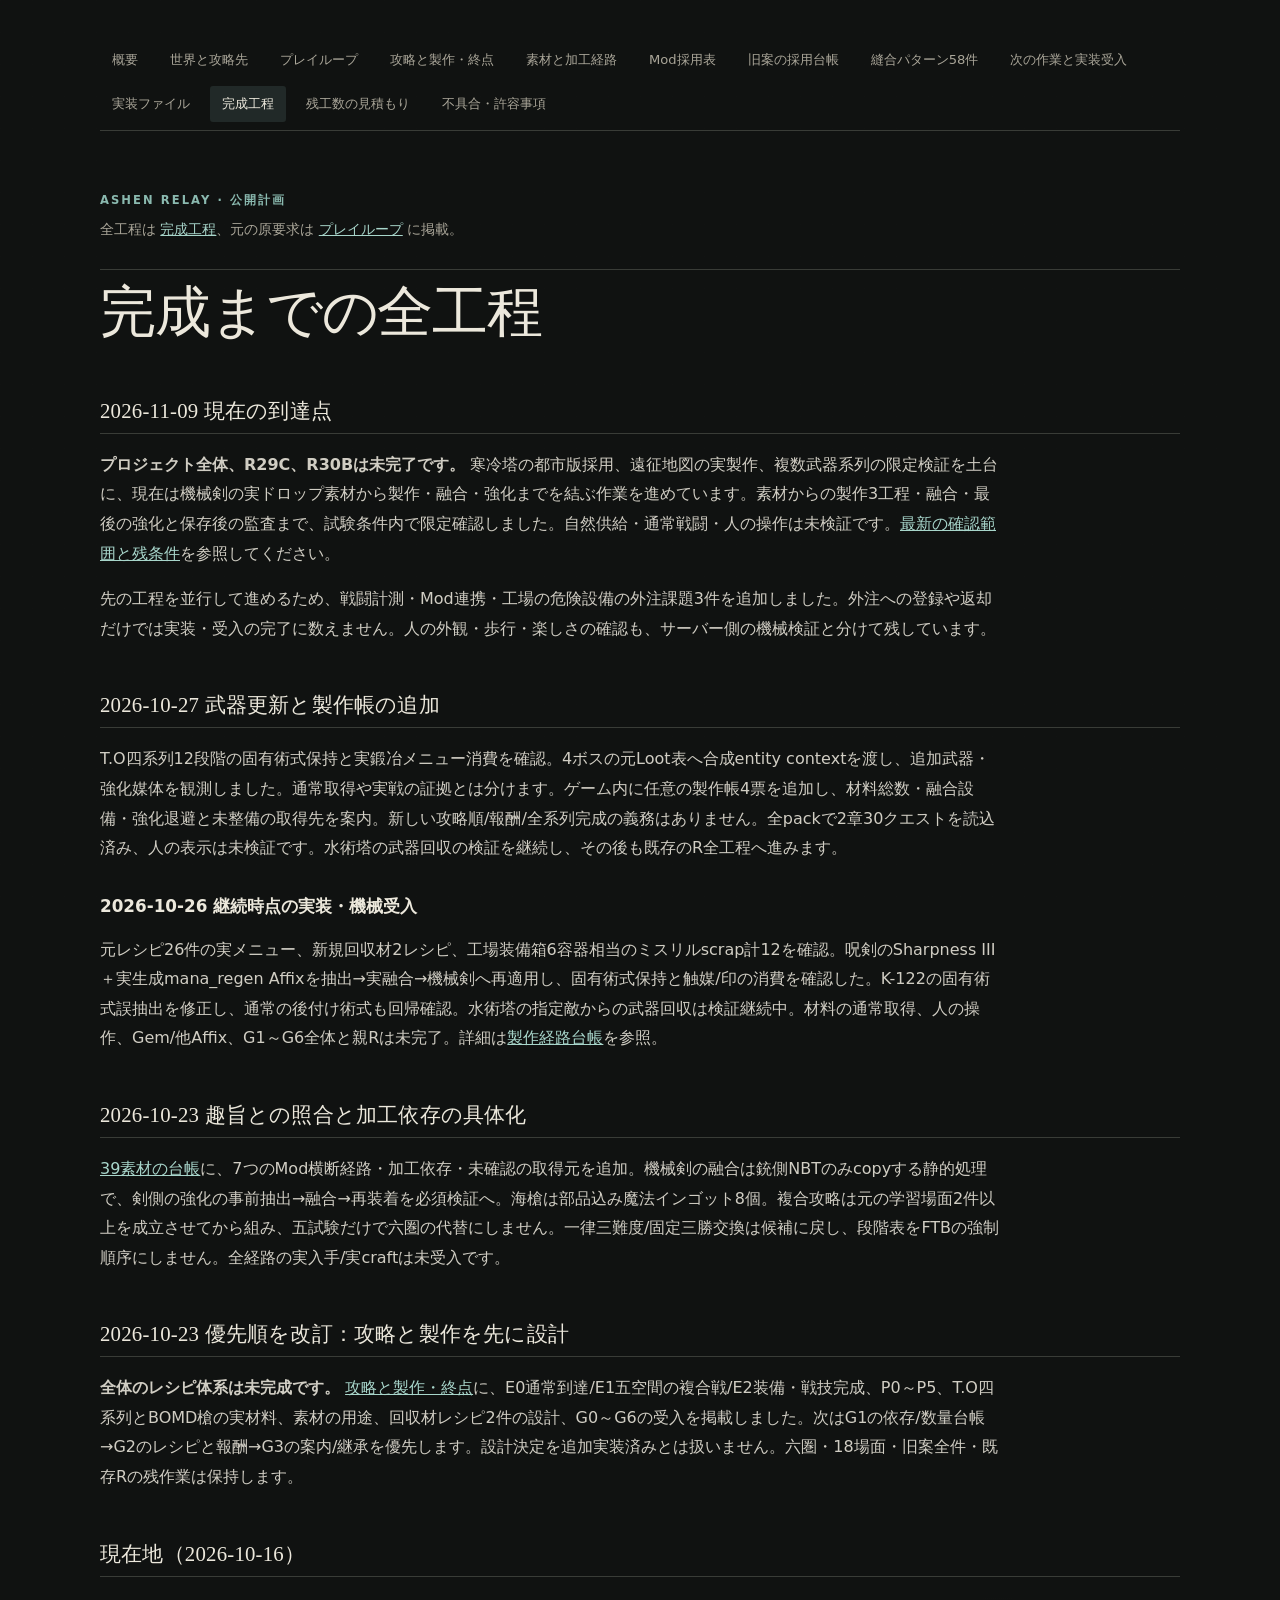
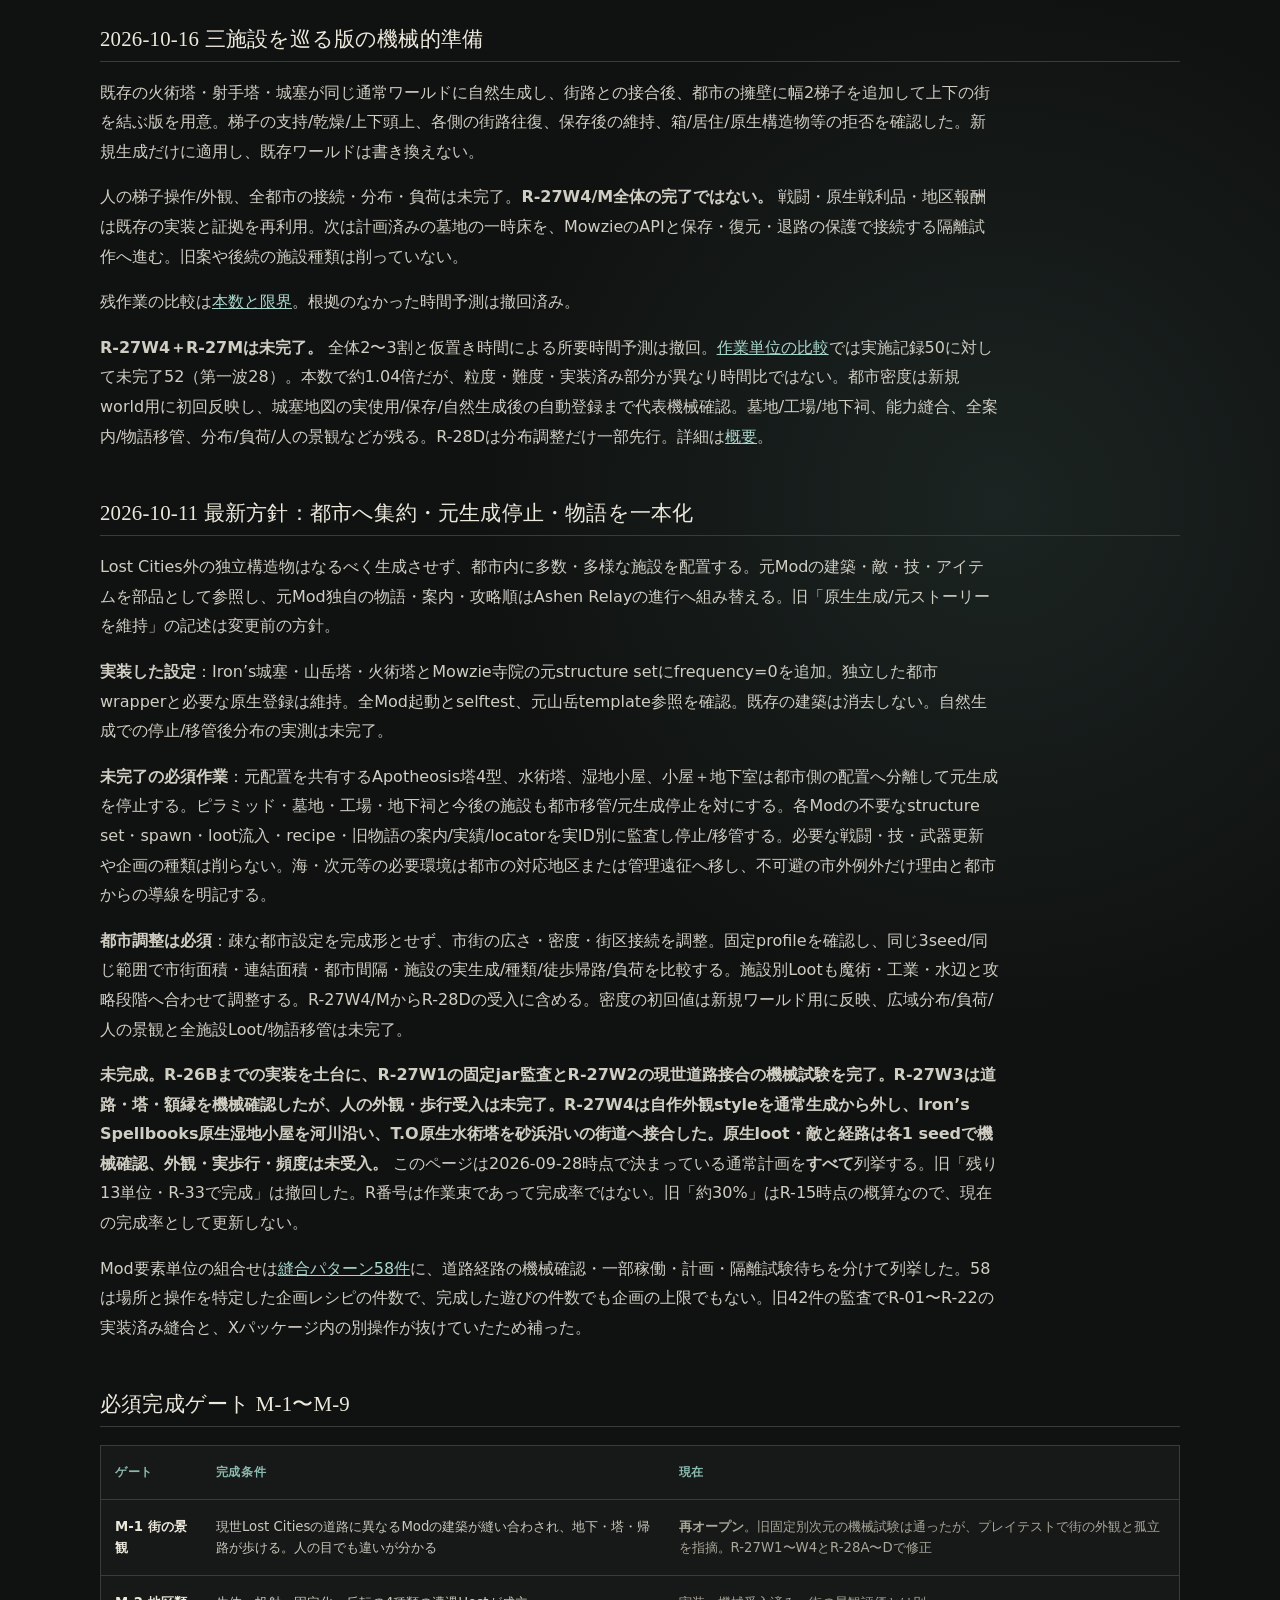
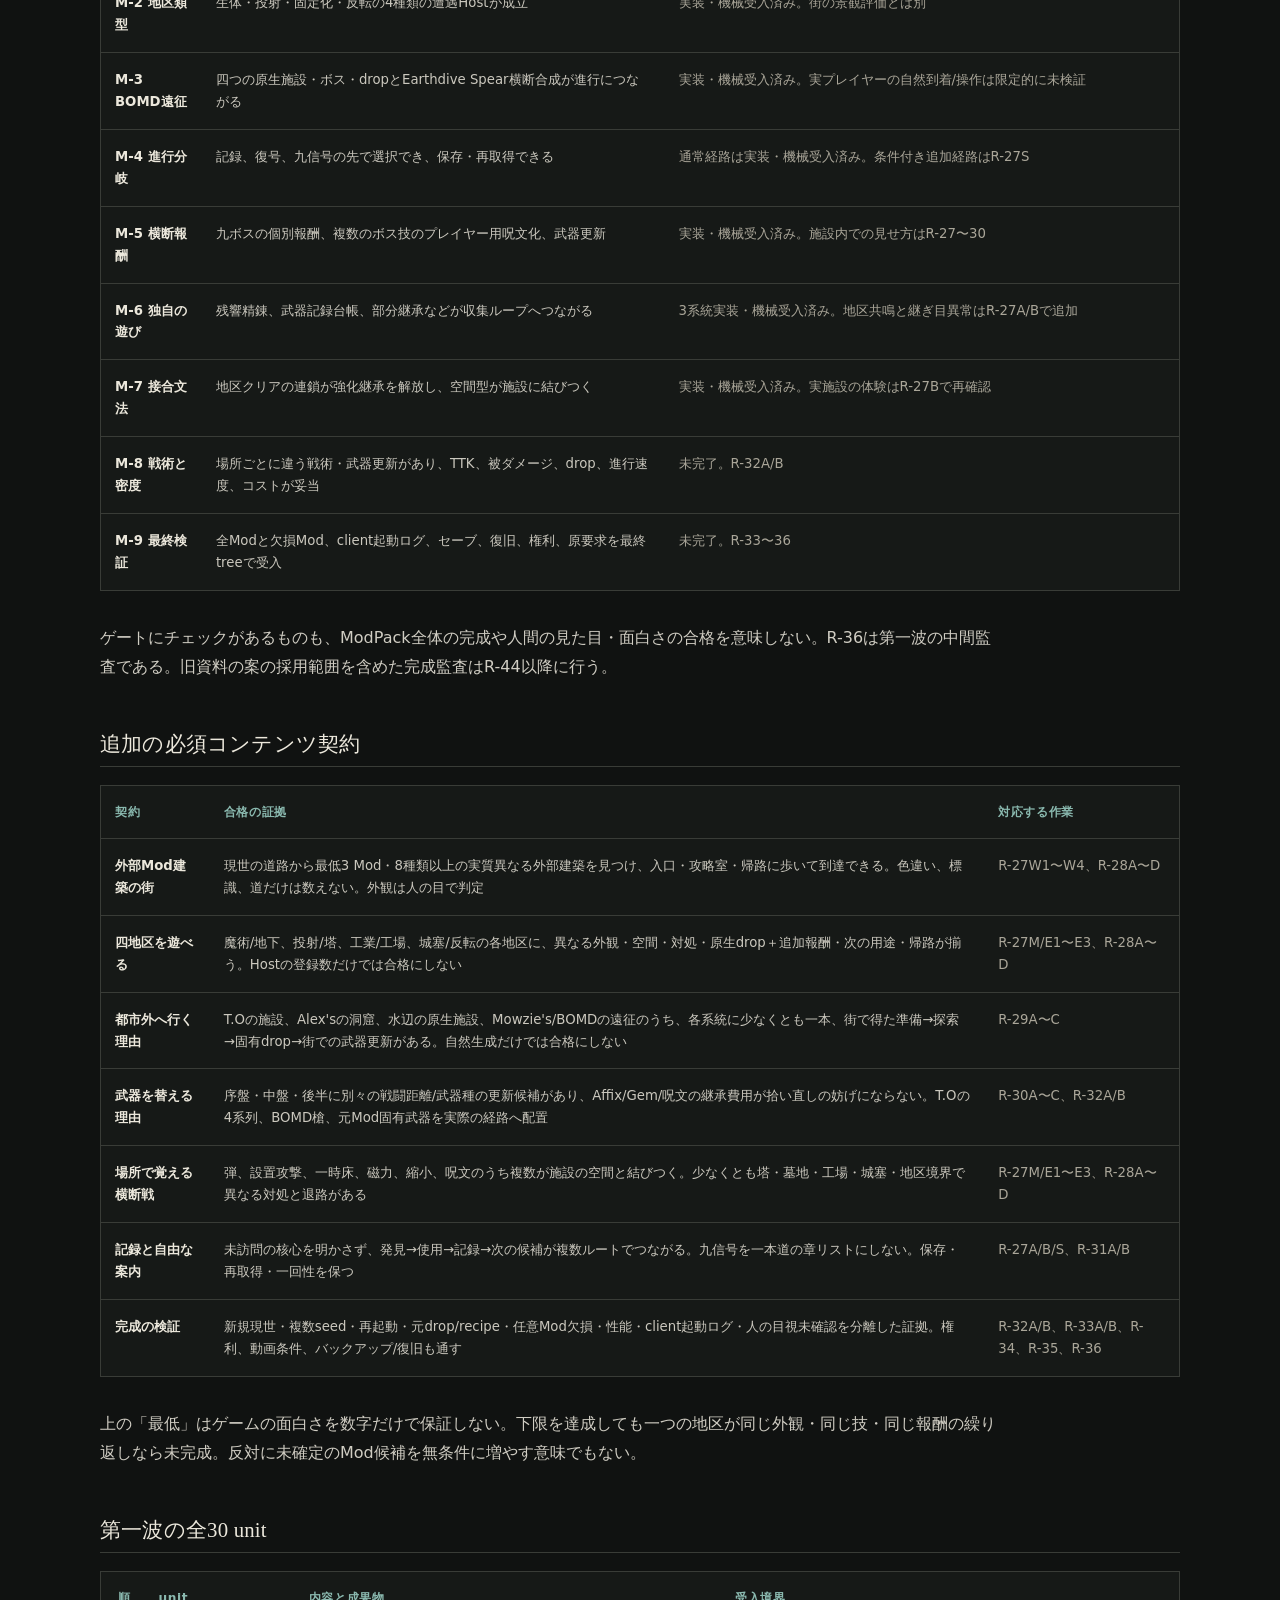
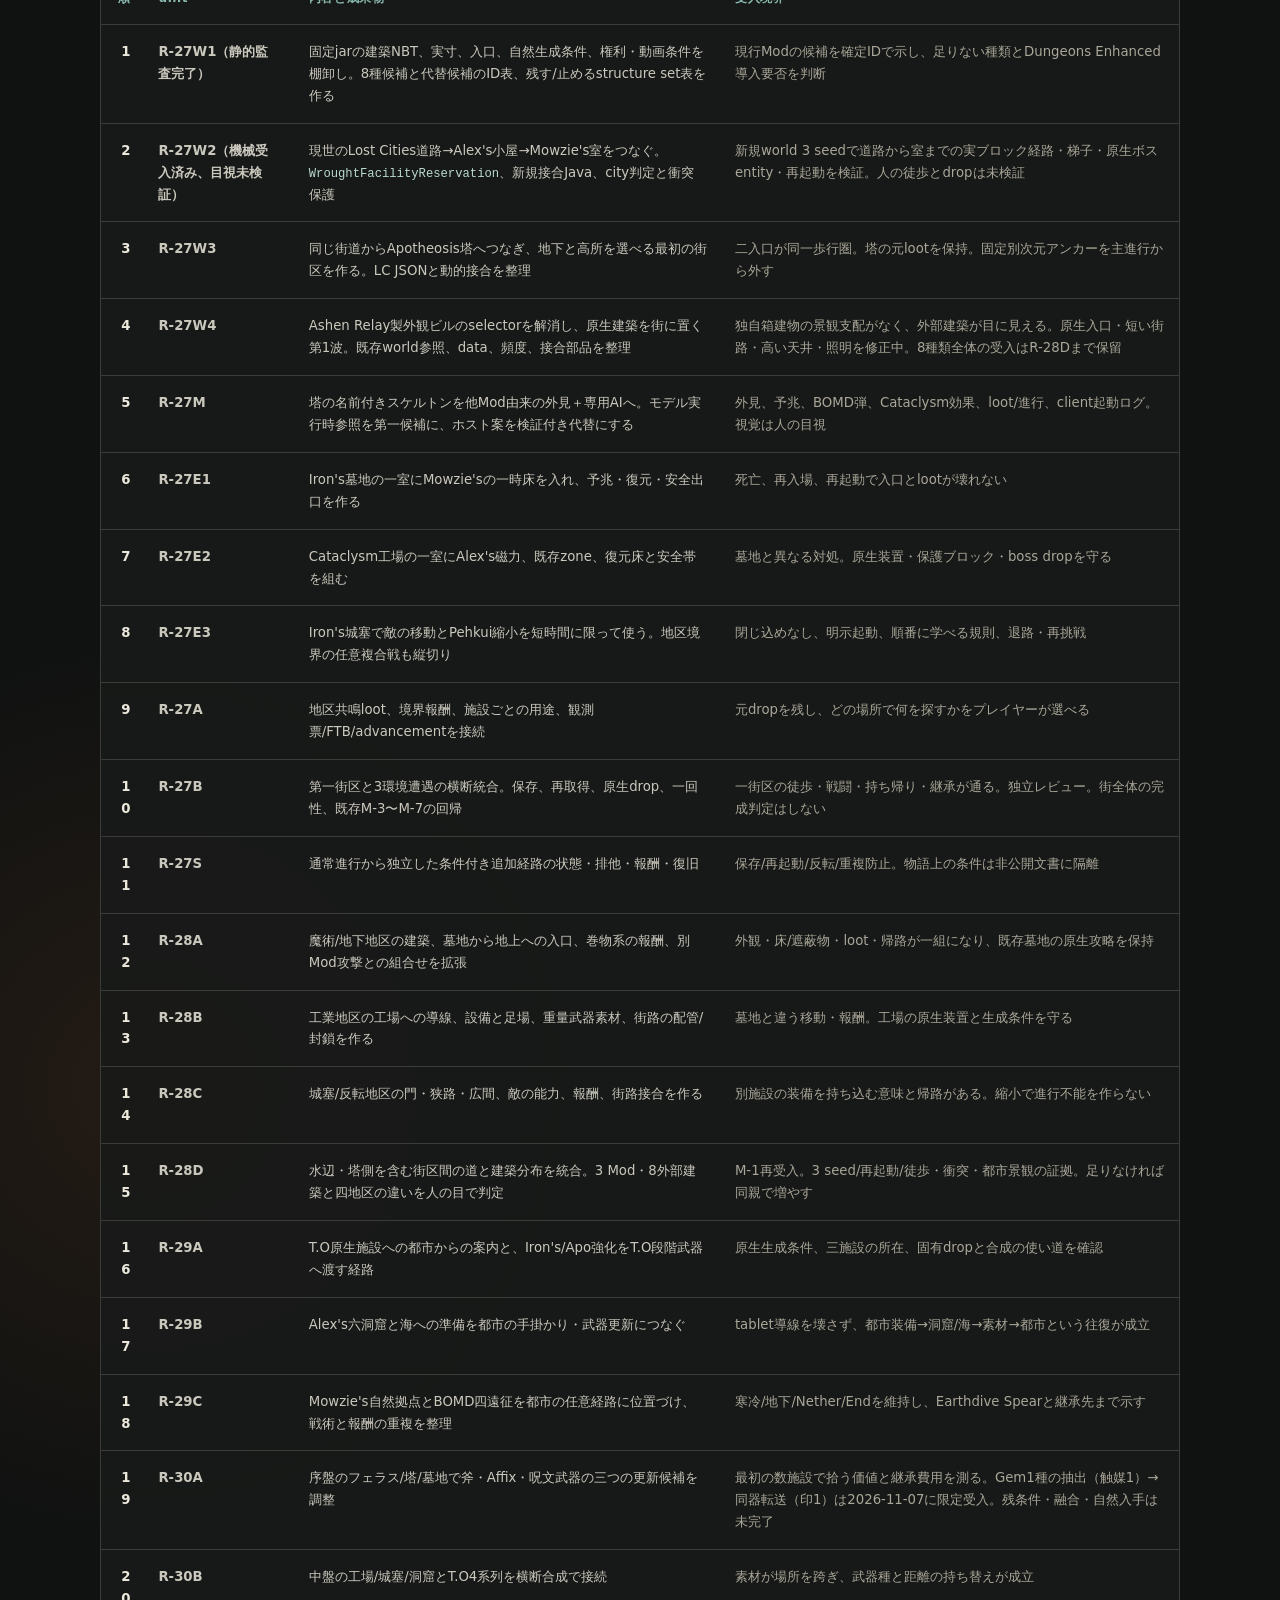
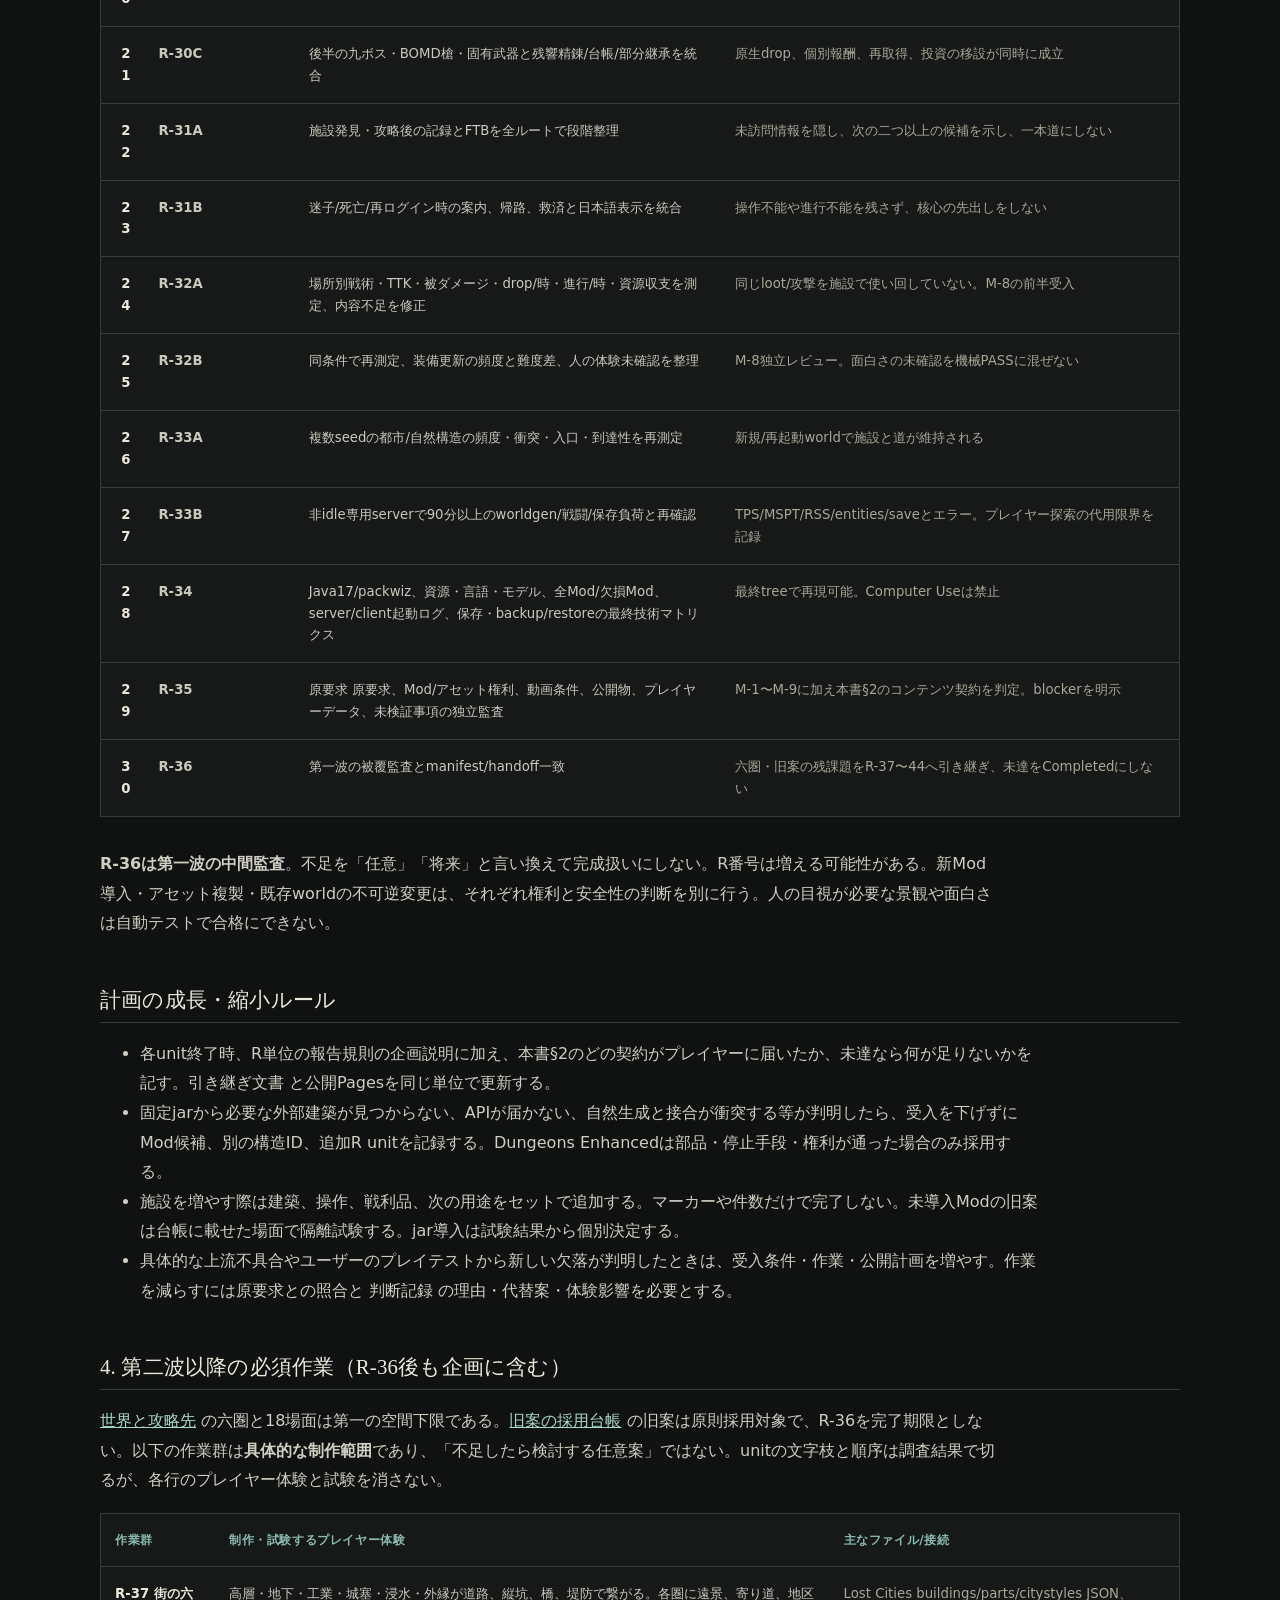
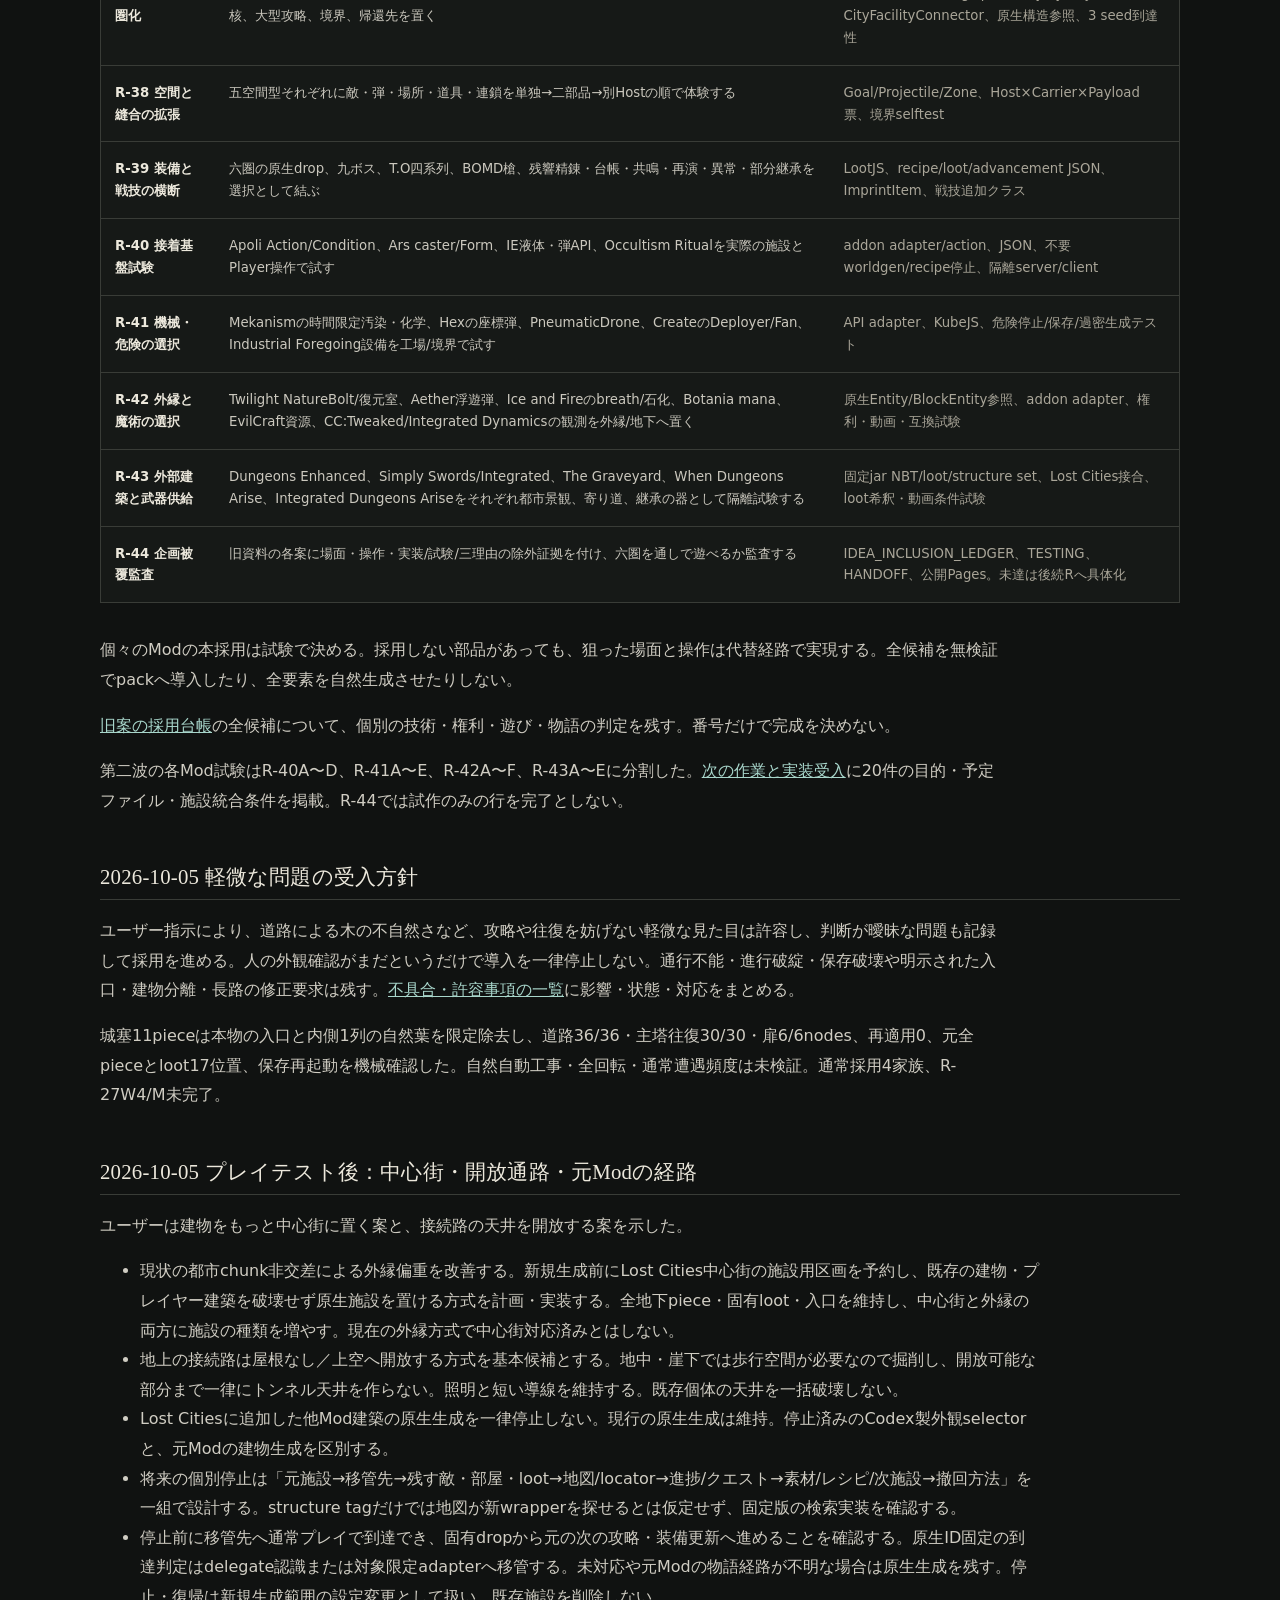
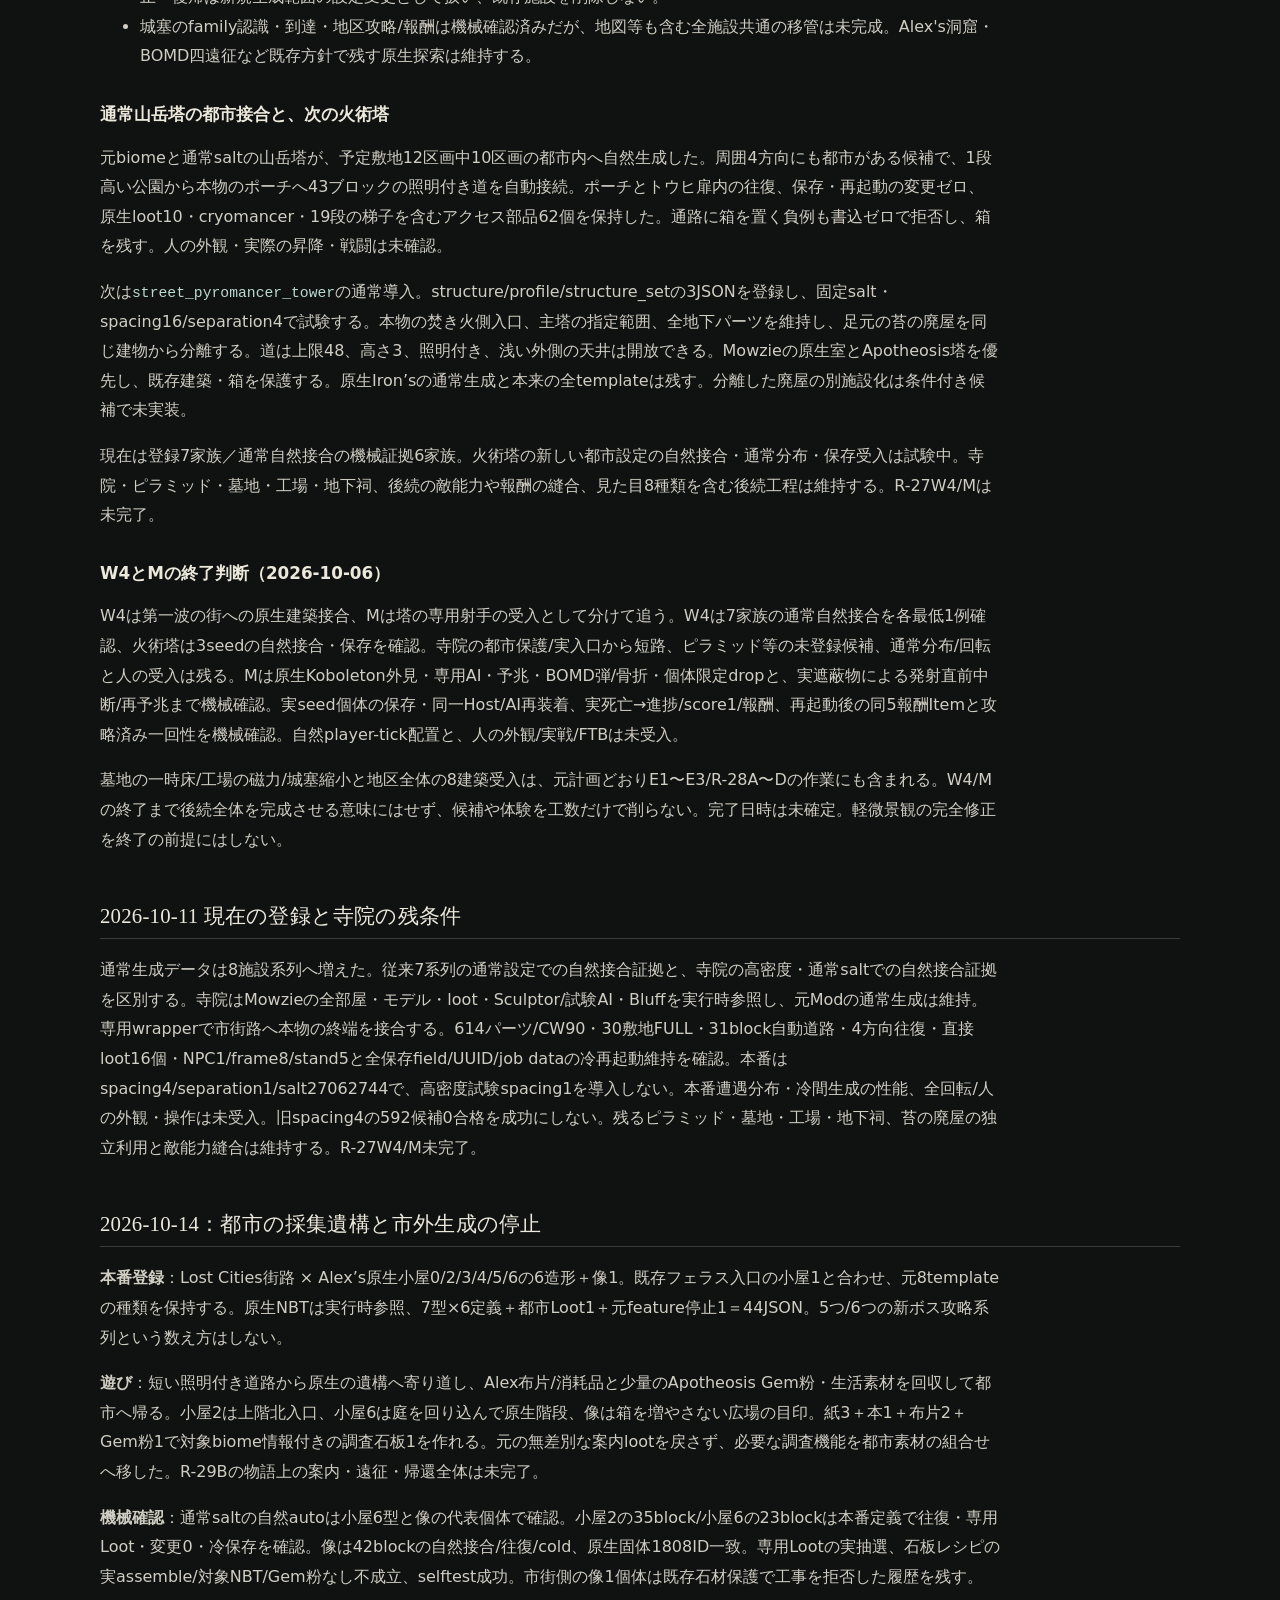
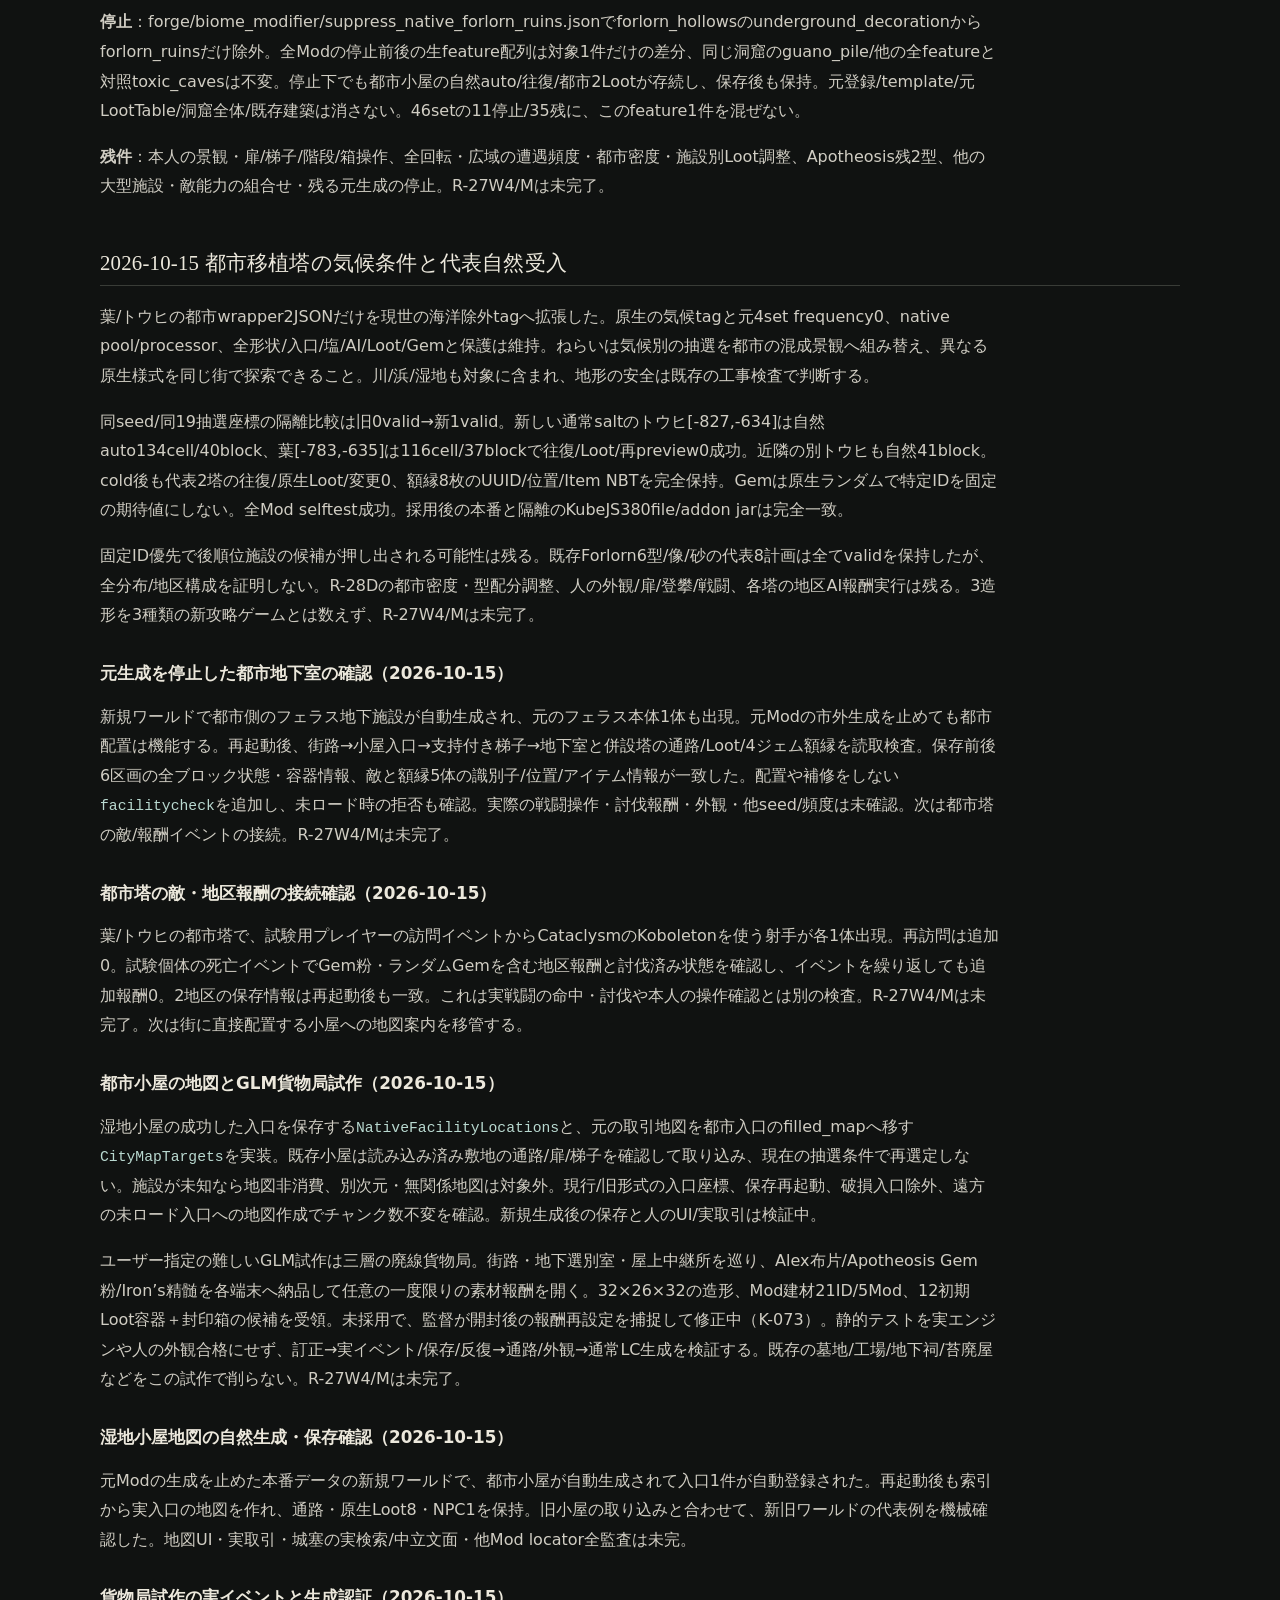
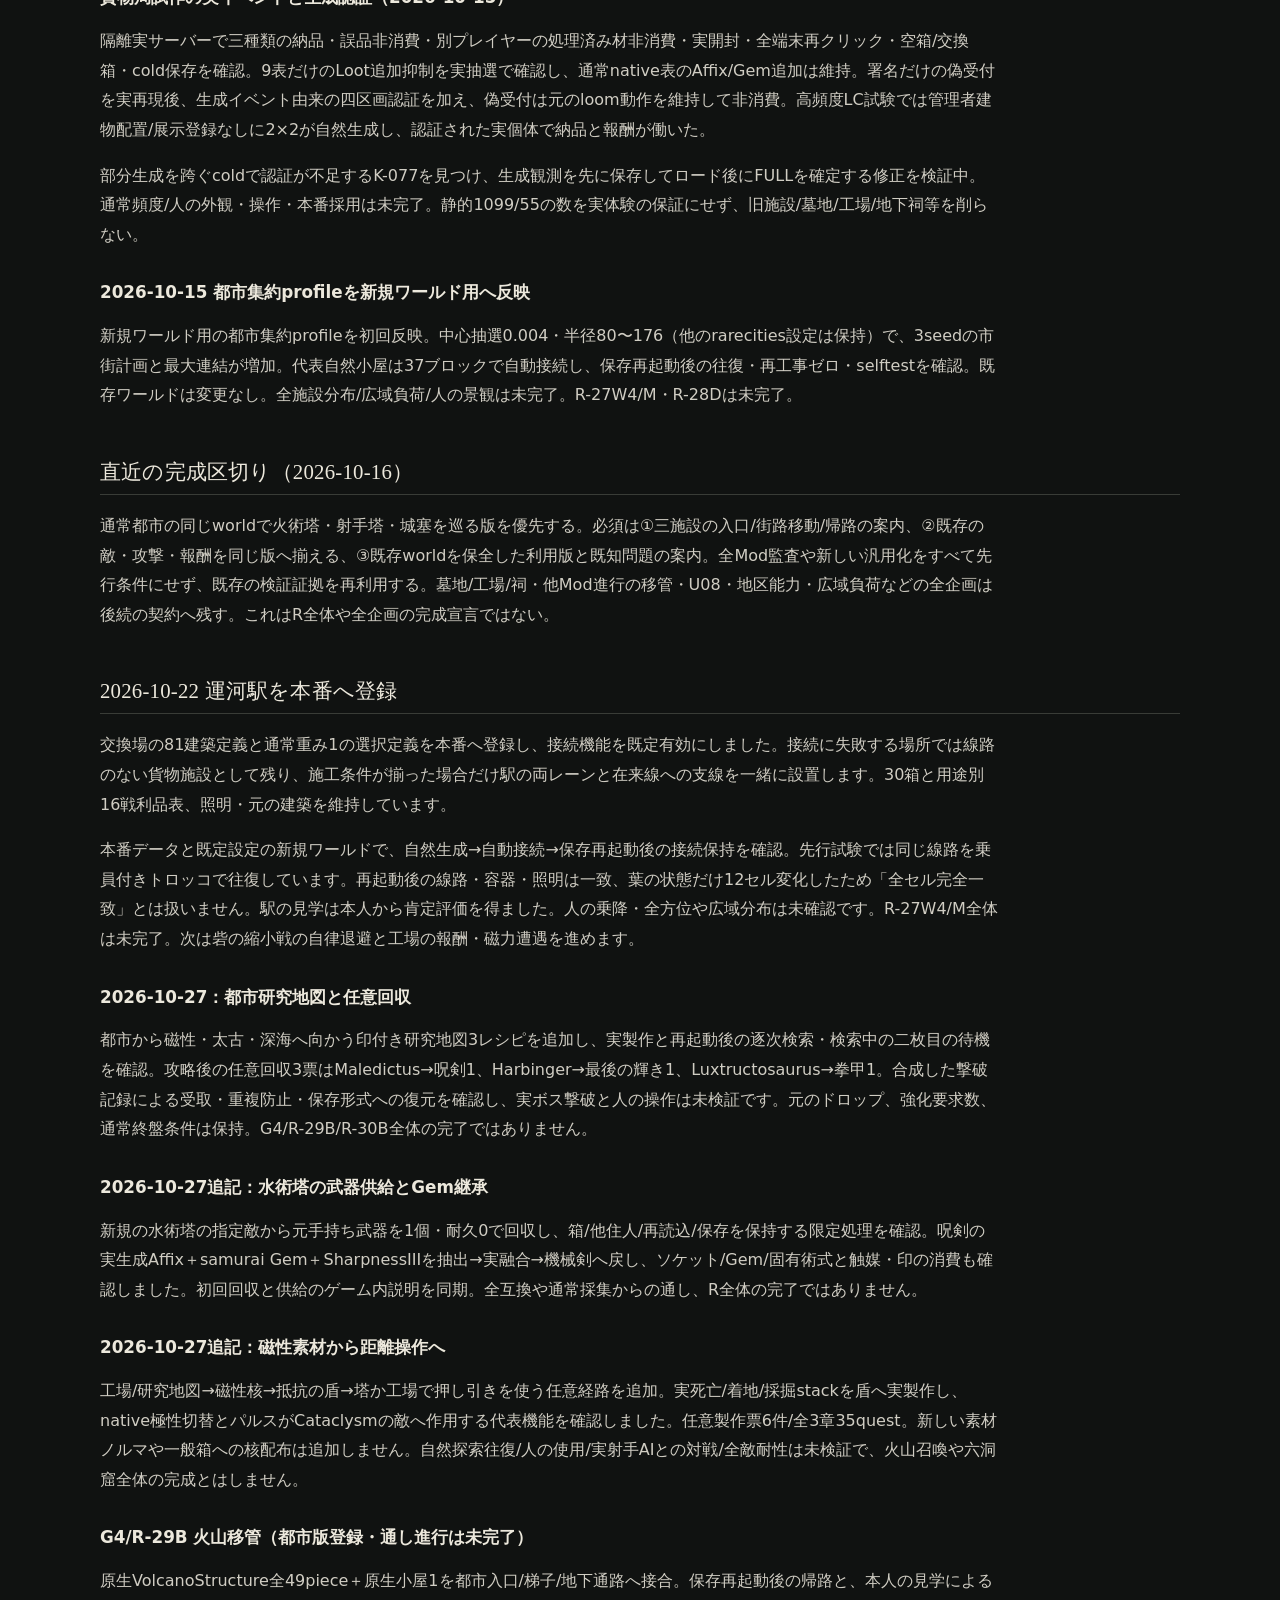
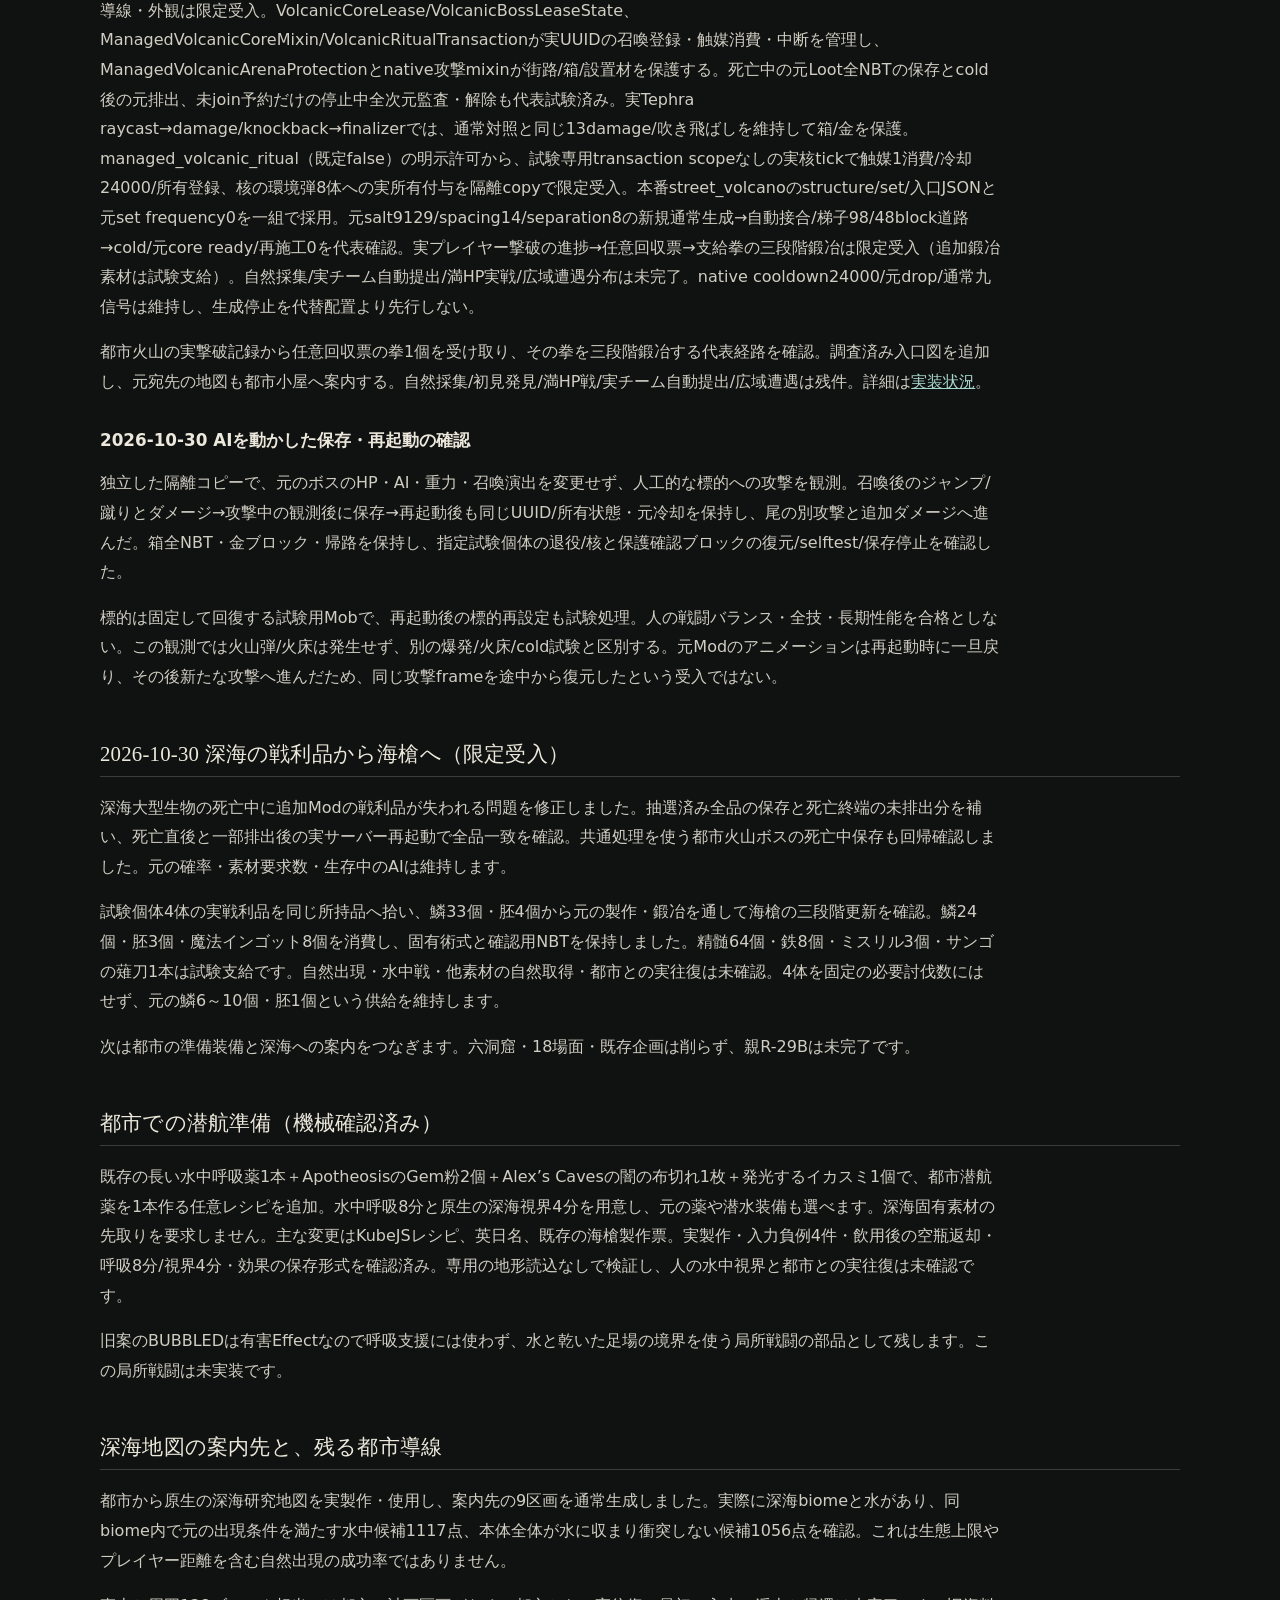
==== commit 59501c01: "Record bounded native material to weapon upgrade verification" ====
--- a/completion.html
+++ b/completion.html
@@ -14,7 +14,7 @@
     <header class="subpage-header"><p class="eyebrow">ASHEN RELAY · 公開計画</p><p class="subpage-lead">全工程は <a href="completion.html">完成工程</a>、元の原要求は <a href="gameplay.html">プレイループ</a> に掲載。</p></header>
     <article class="document"><h1>完成までの全工程</h1>
 <h2>2026-11-09 現在の到達点</h2>
-<p><strong>プロジェクト全体、R29C、R30Bは未完了です。</strong> 寒冷塔の都市版採用、遠征地図の実製作、複数武器系列の限定検証を土台に、現在は機械剣の実ドロップ素材から製作・融合・強化までを結ぶ作業を進めています。素材からの製作3工程と融合まで確認し、最後の強化は診断コードを訂正して再検証待ちです。<a href="delivery.html">最新の確認範囲と残条件</a>を参照してください。</p>
+<p><strong>プロジェクト全体、R29C、R30Bは未完了です。</strong> 寒冷塔の都市版採用、遠征地図の実製作、複数武器系列の限定検証を土台に、現在は機械剣の実ドロップ素材から製作・融合・強化までを結ぶ作業を進めています。素材からの製作3工程・融合・最後の強化と保存後の監査まで、試験条件内で限定確認しました。自然供給・通常戦闘・人の操作は未検証です。<a href="delivery.html">最新の確認範囲と残条件</a>を参照してください。</p>
 <p>先の工程を並行して進めるため、戦闘計測・Mod連携・工場の危険設備の外注課題3件を追加しました。外注への登録や返却だけでは実装・受入の完了に数えません。人の外観・歩行・楽しさの確認も、サーバー側の機械検証と分けて残しています。</p>
 <h2>2026-10-27 武器更新と製作帳の追加</h2>
 <p>T.O四系列12段階の固有術式保持と実鍛冶メニュー消費を確認。4ボスの元Loot表へ合成entity contextを渡し、追加武器・強化媒体を観測しました。通常取得や実戦の証拠とは分けます。ゲーム内に任意の製作帳4票を追加し、材料総数・融合設備・強化退避と未整備の取得先を案内。新しい攻略順/報酬/全系列完成の義務はありません。全packで2章30クエストを読込済み、人の表示は未検証です。水術塔の武器回収の検証を継続し、その後も既存のR全工程へ進みます。</p>
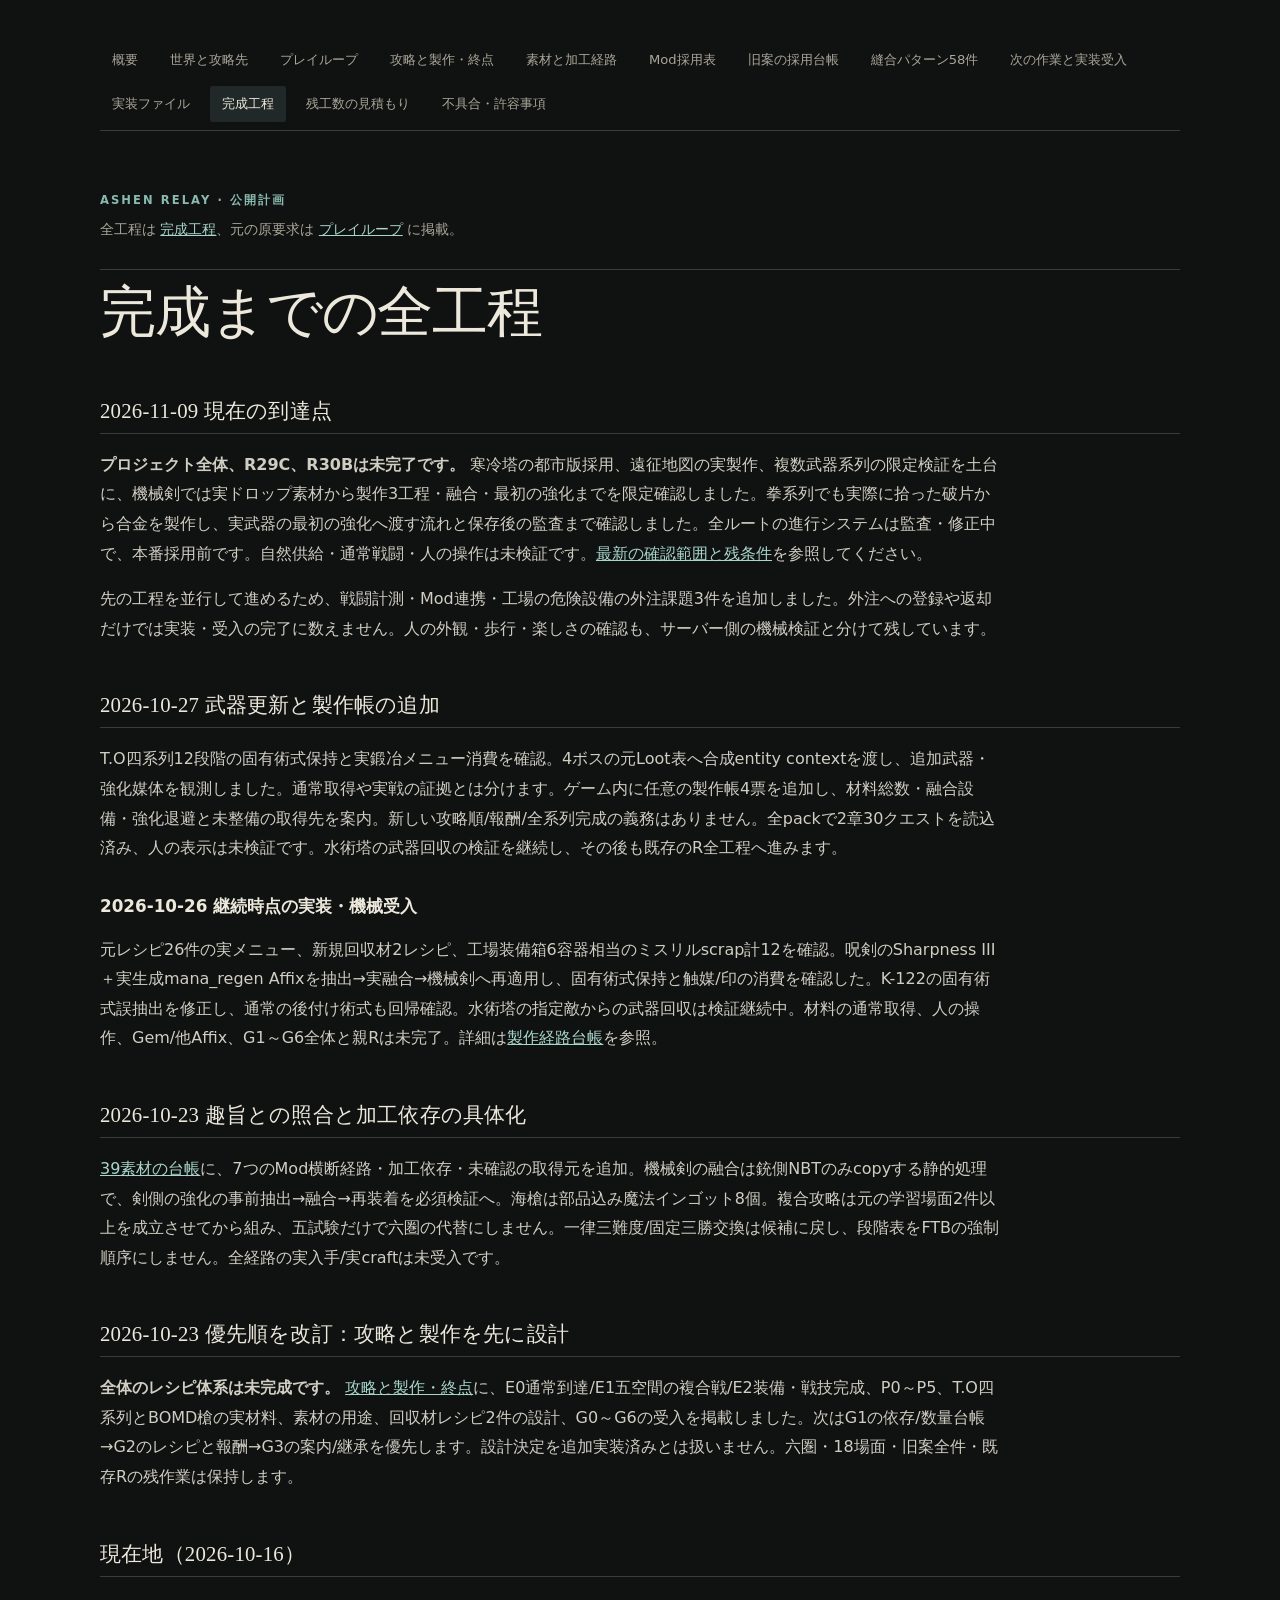
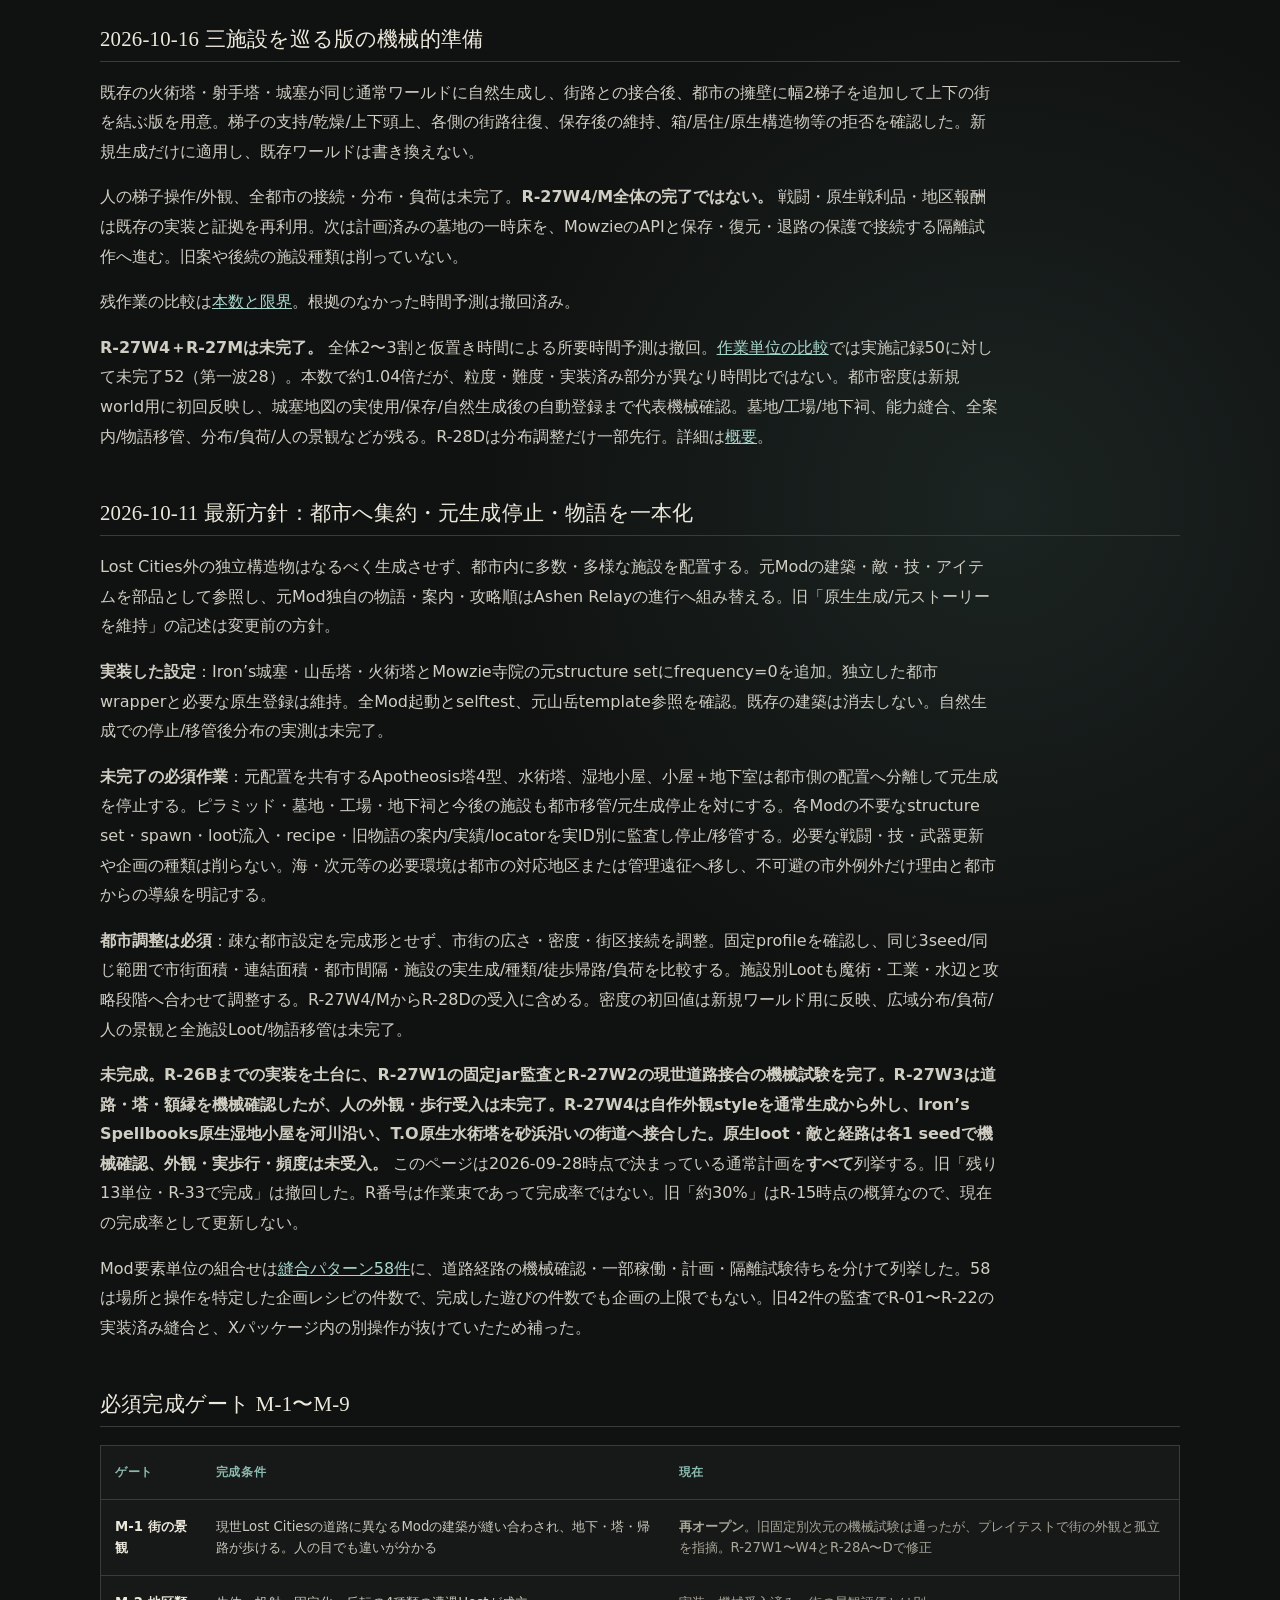
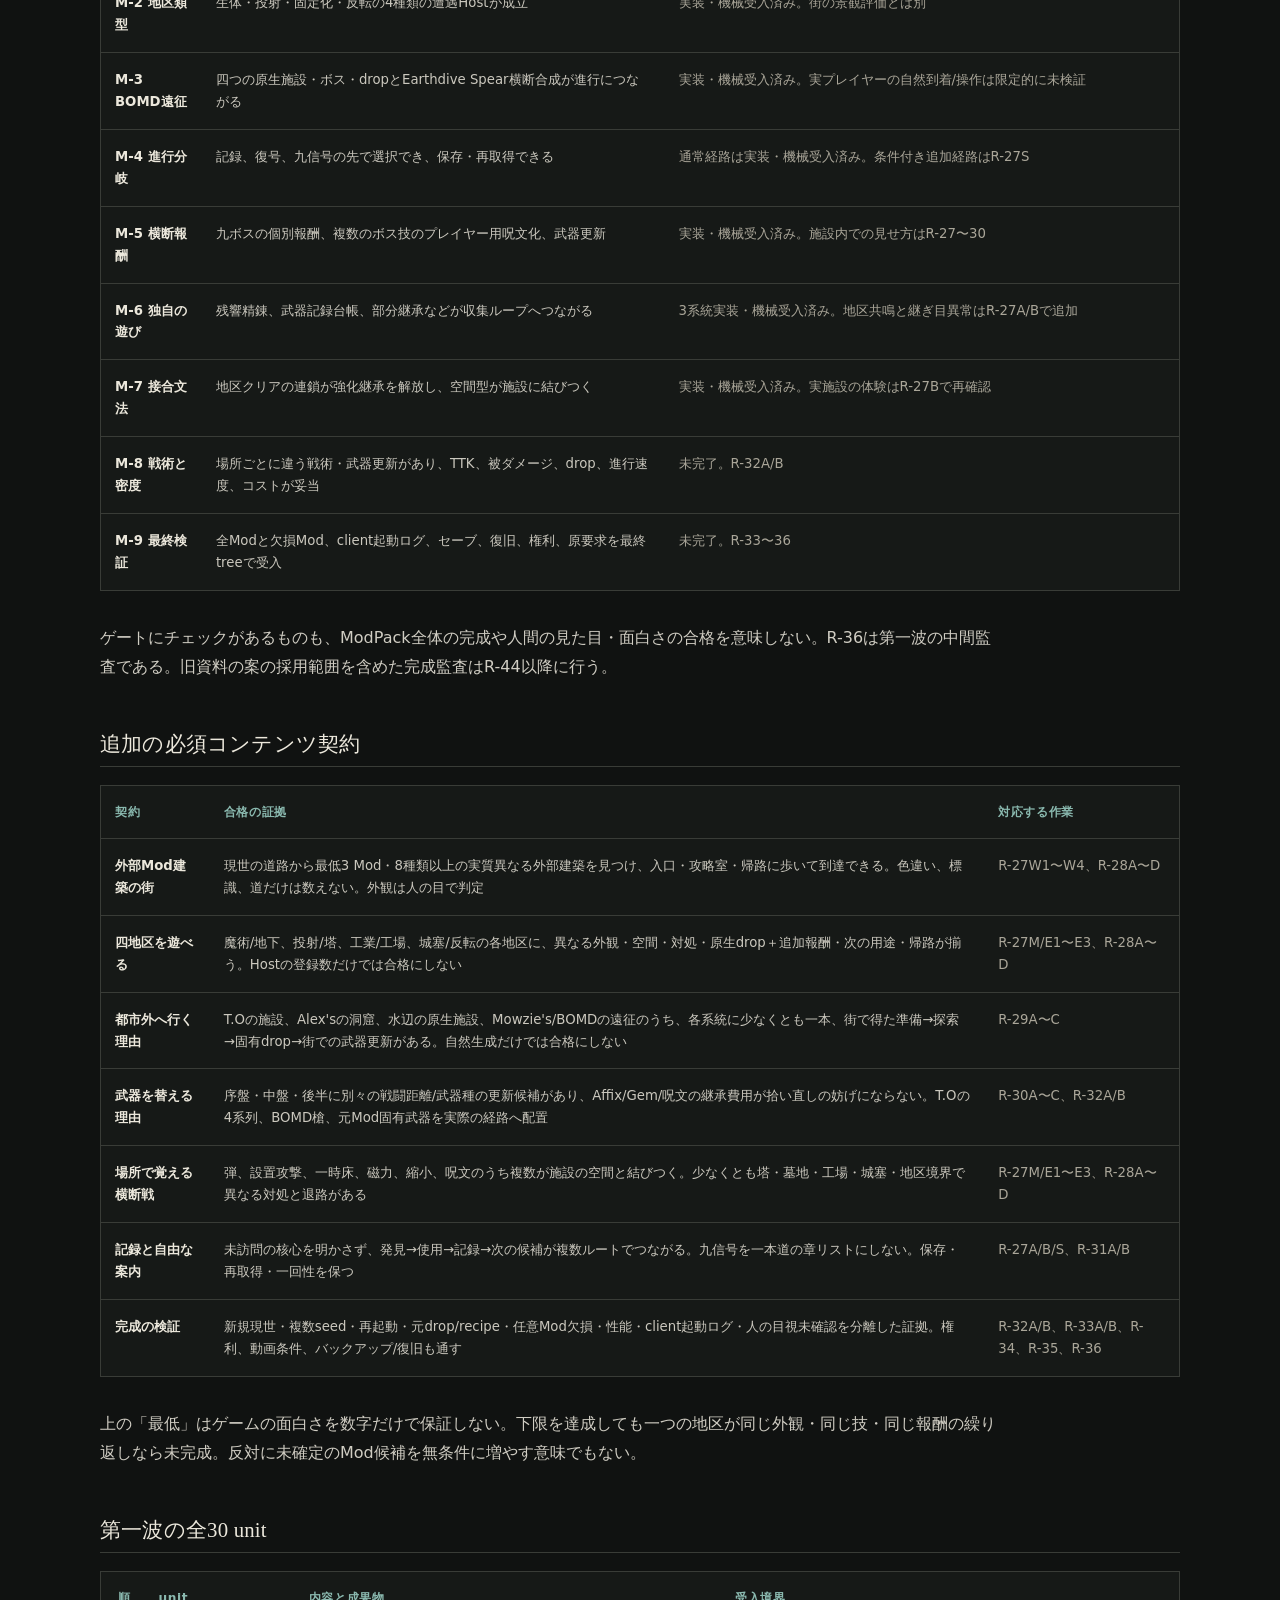
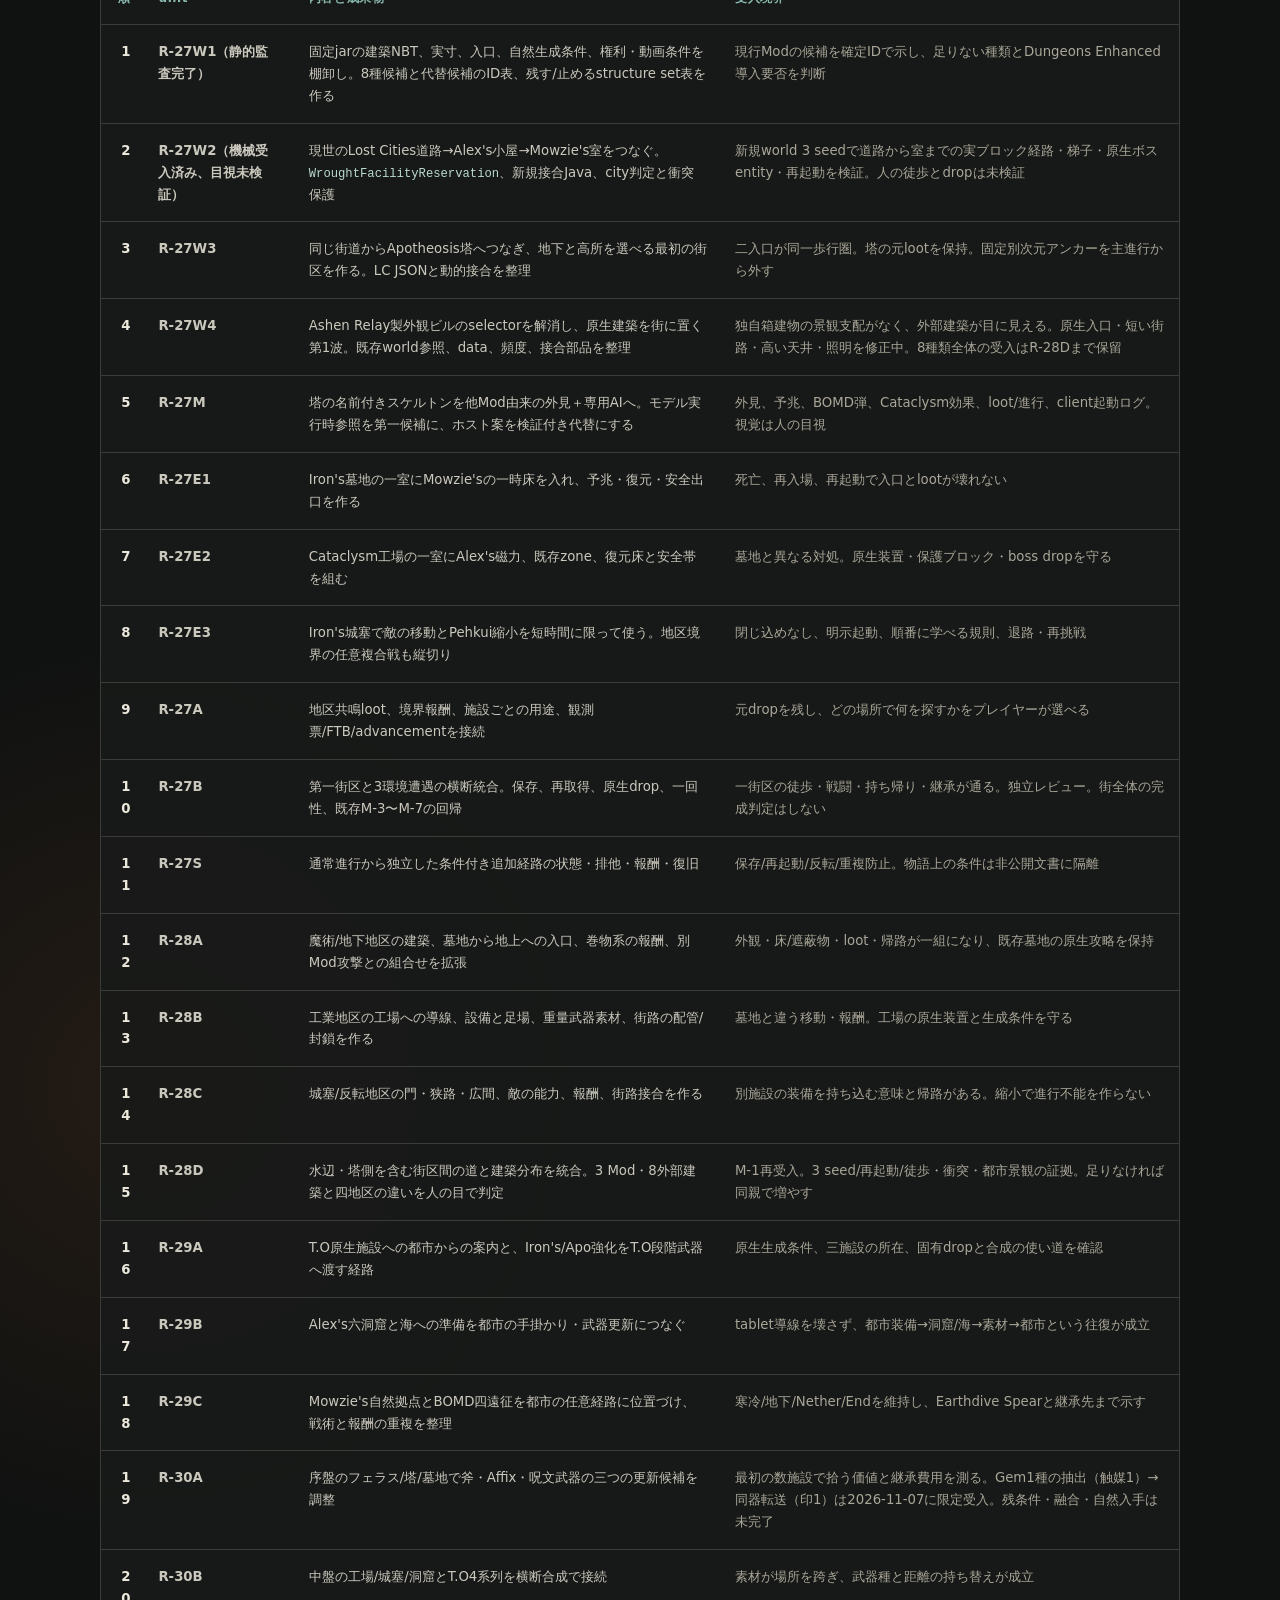
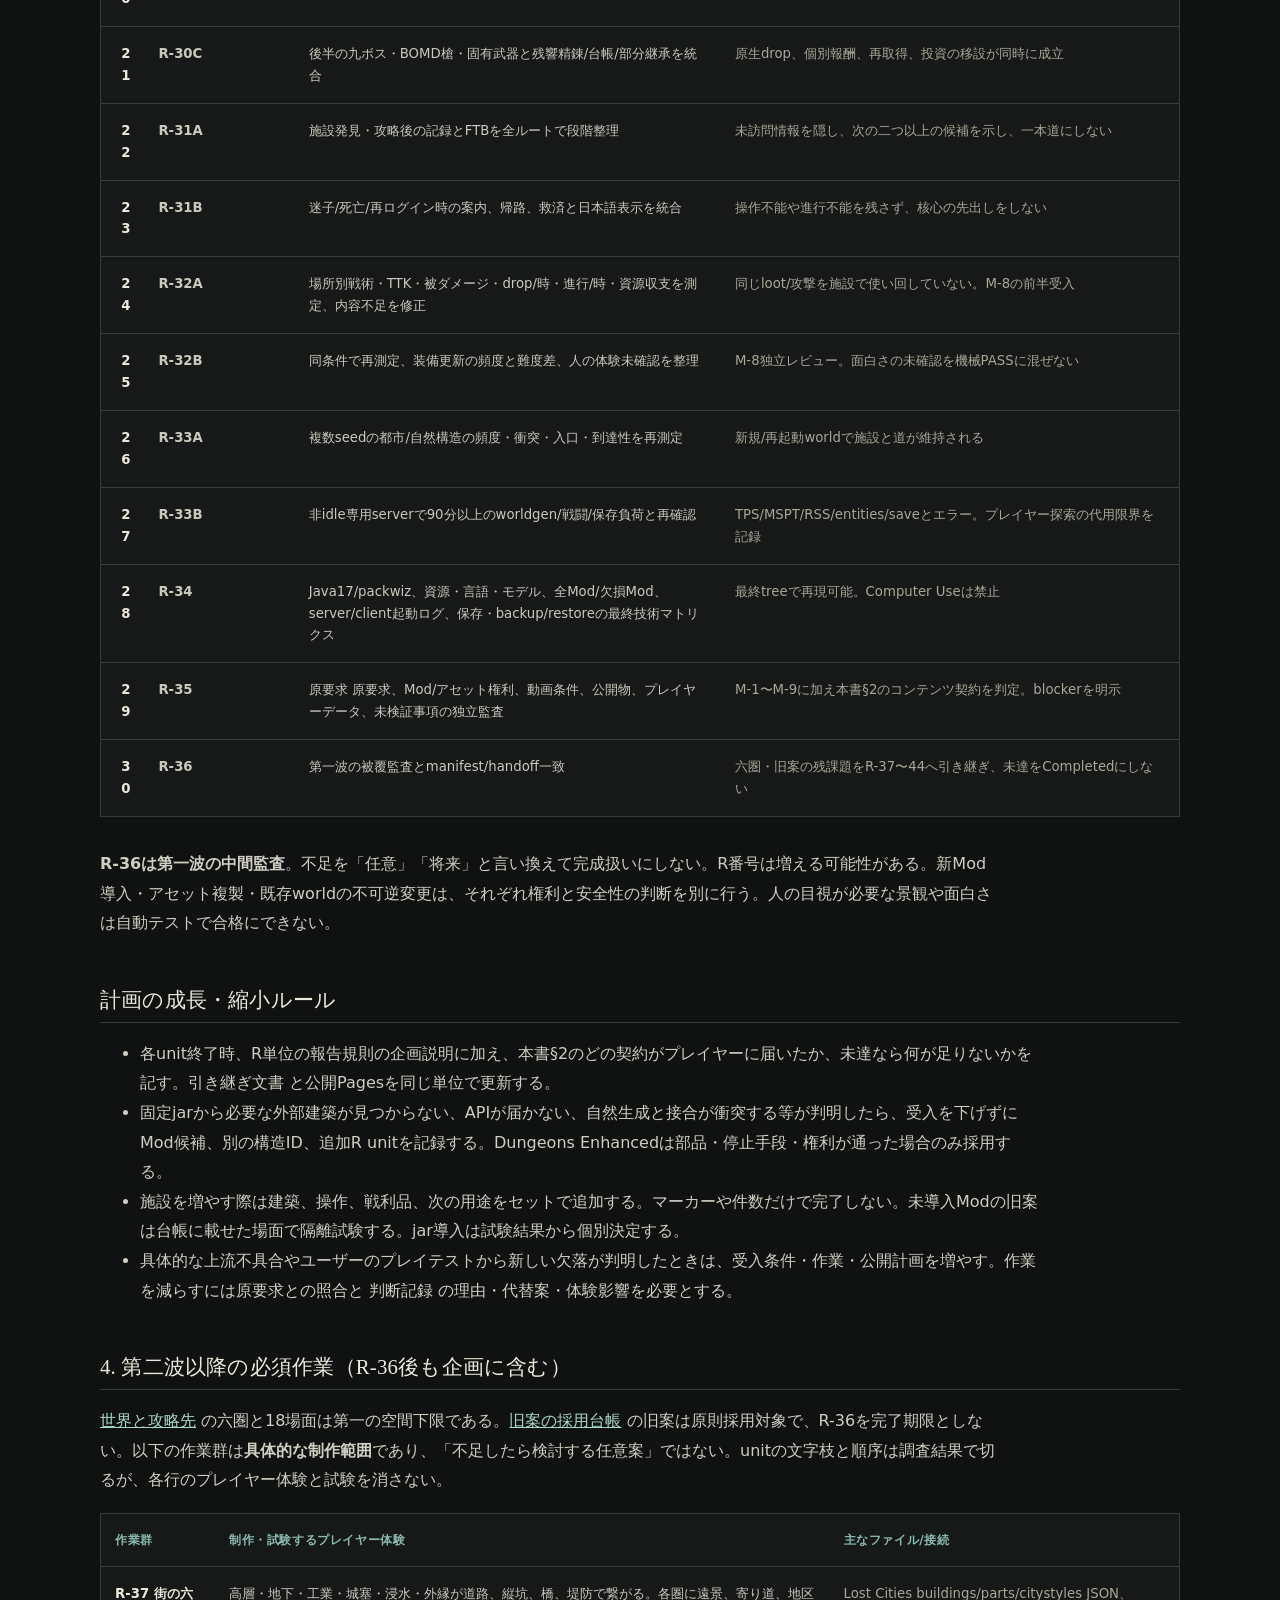
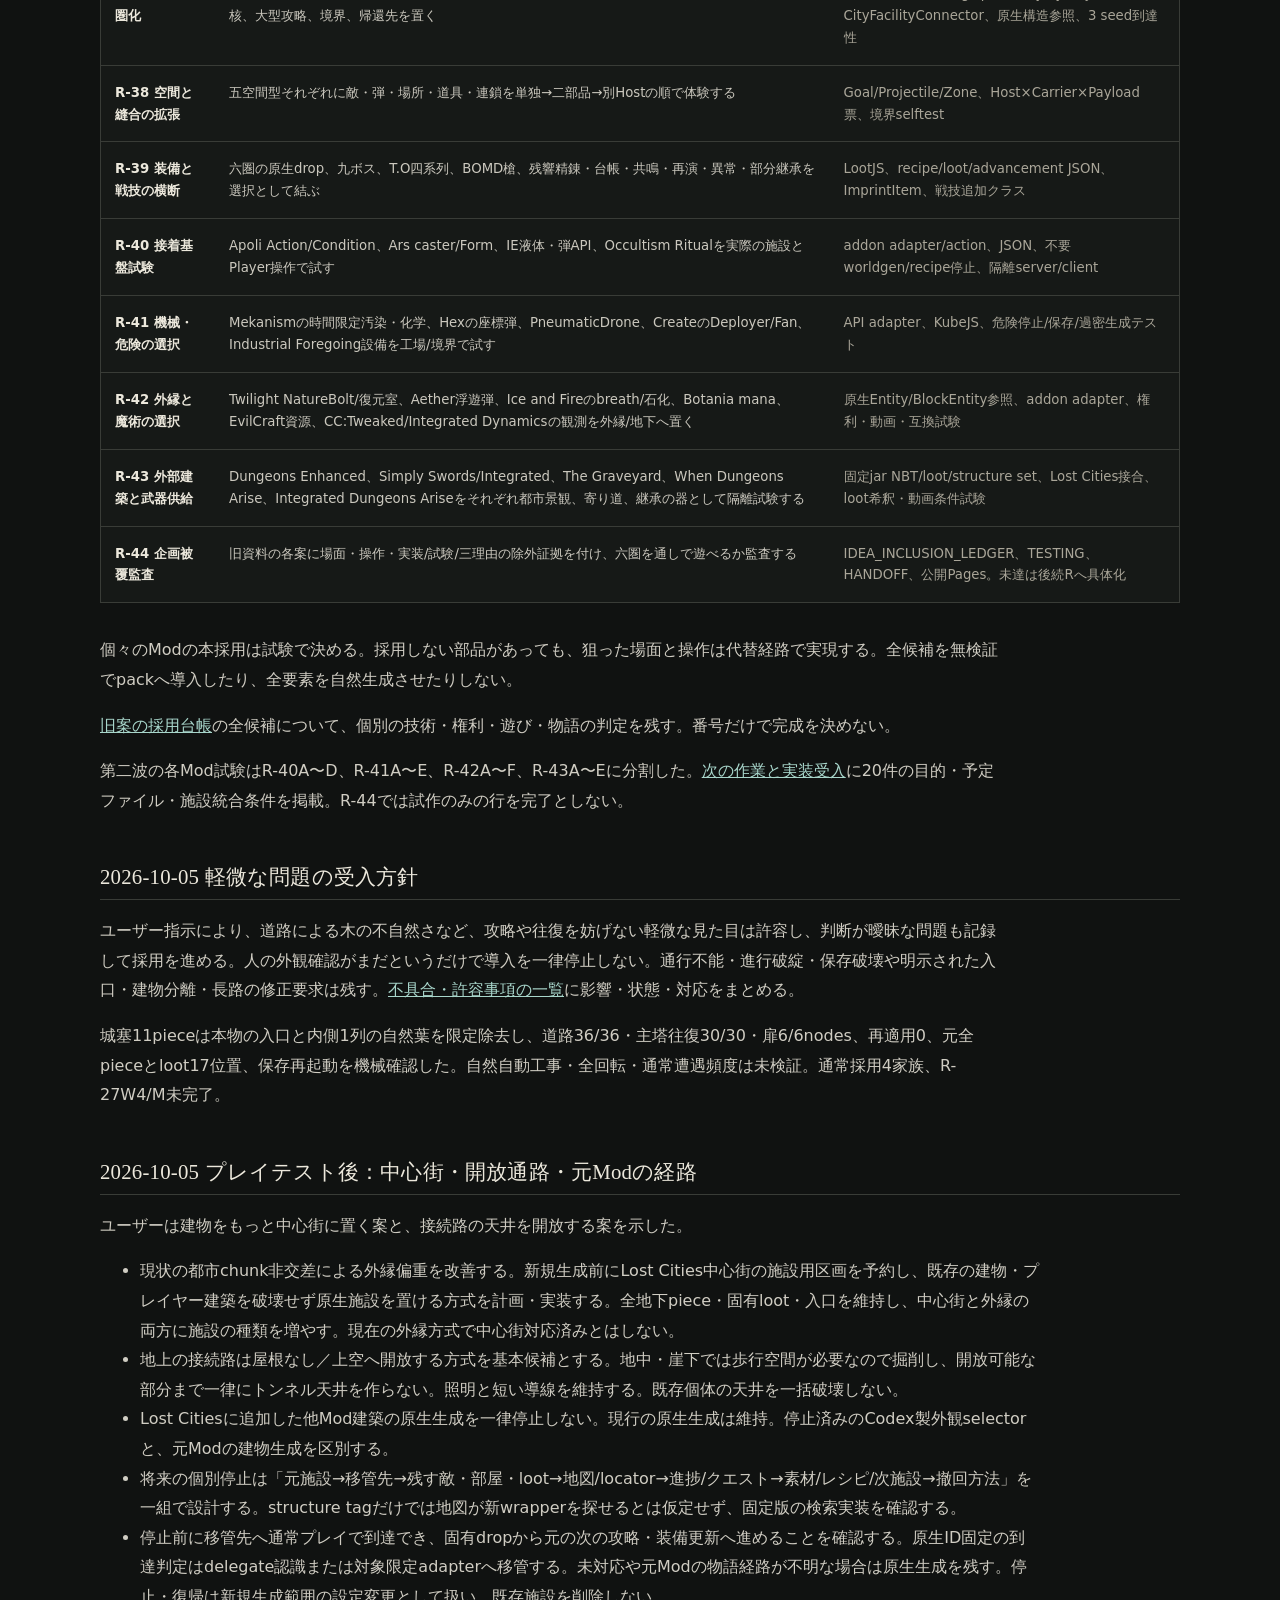
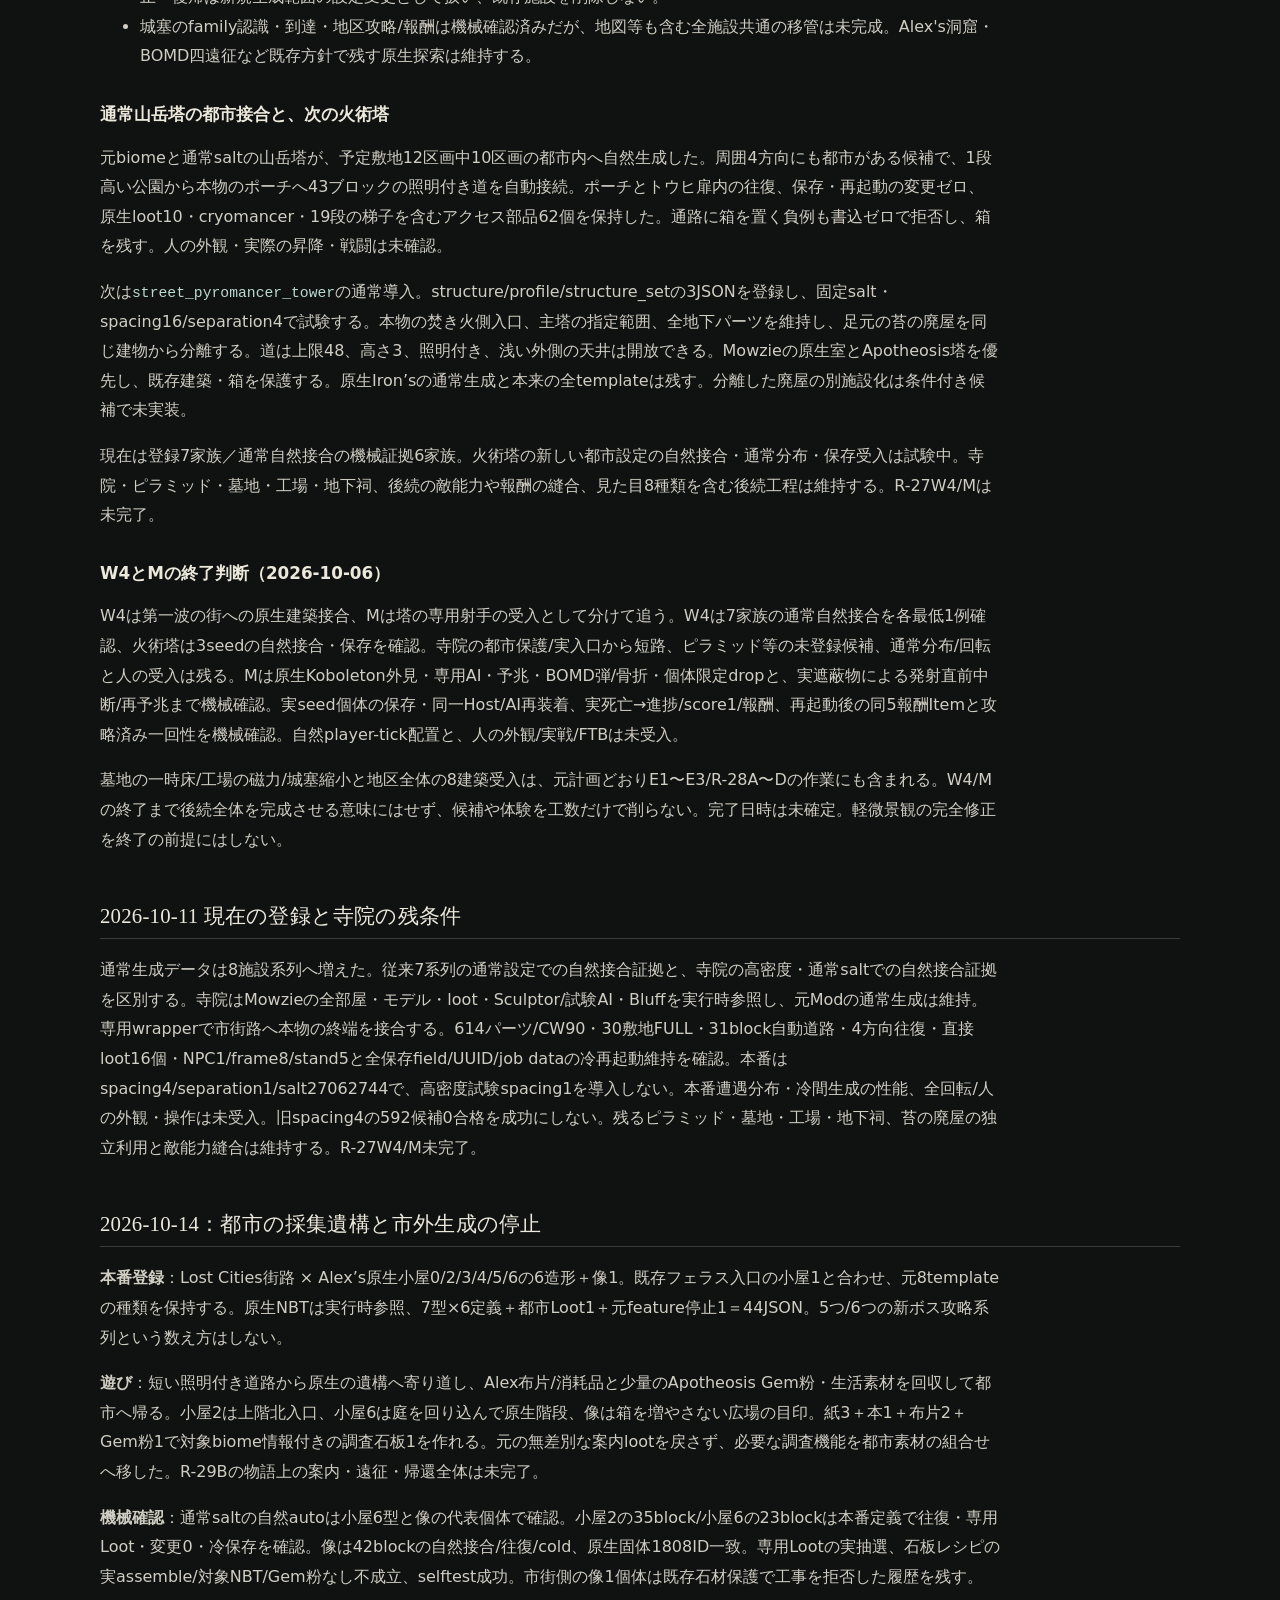
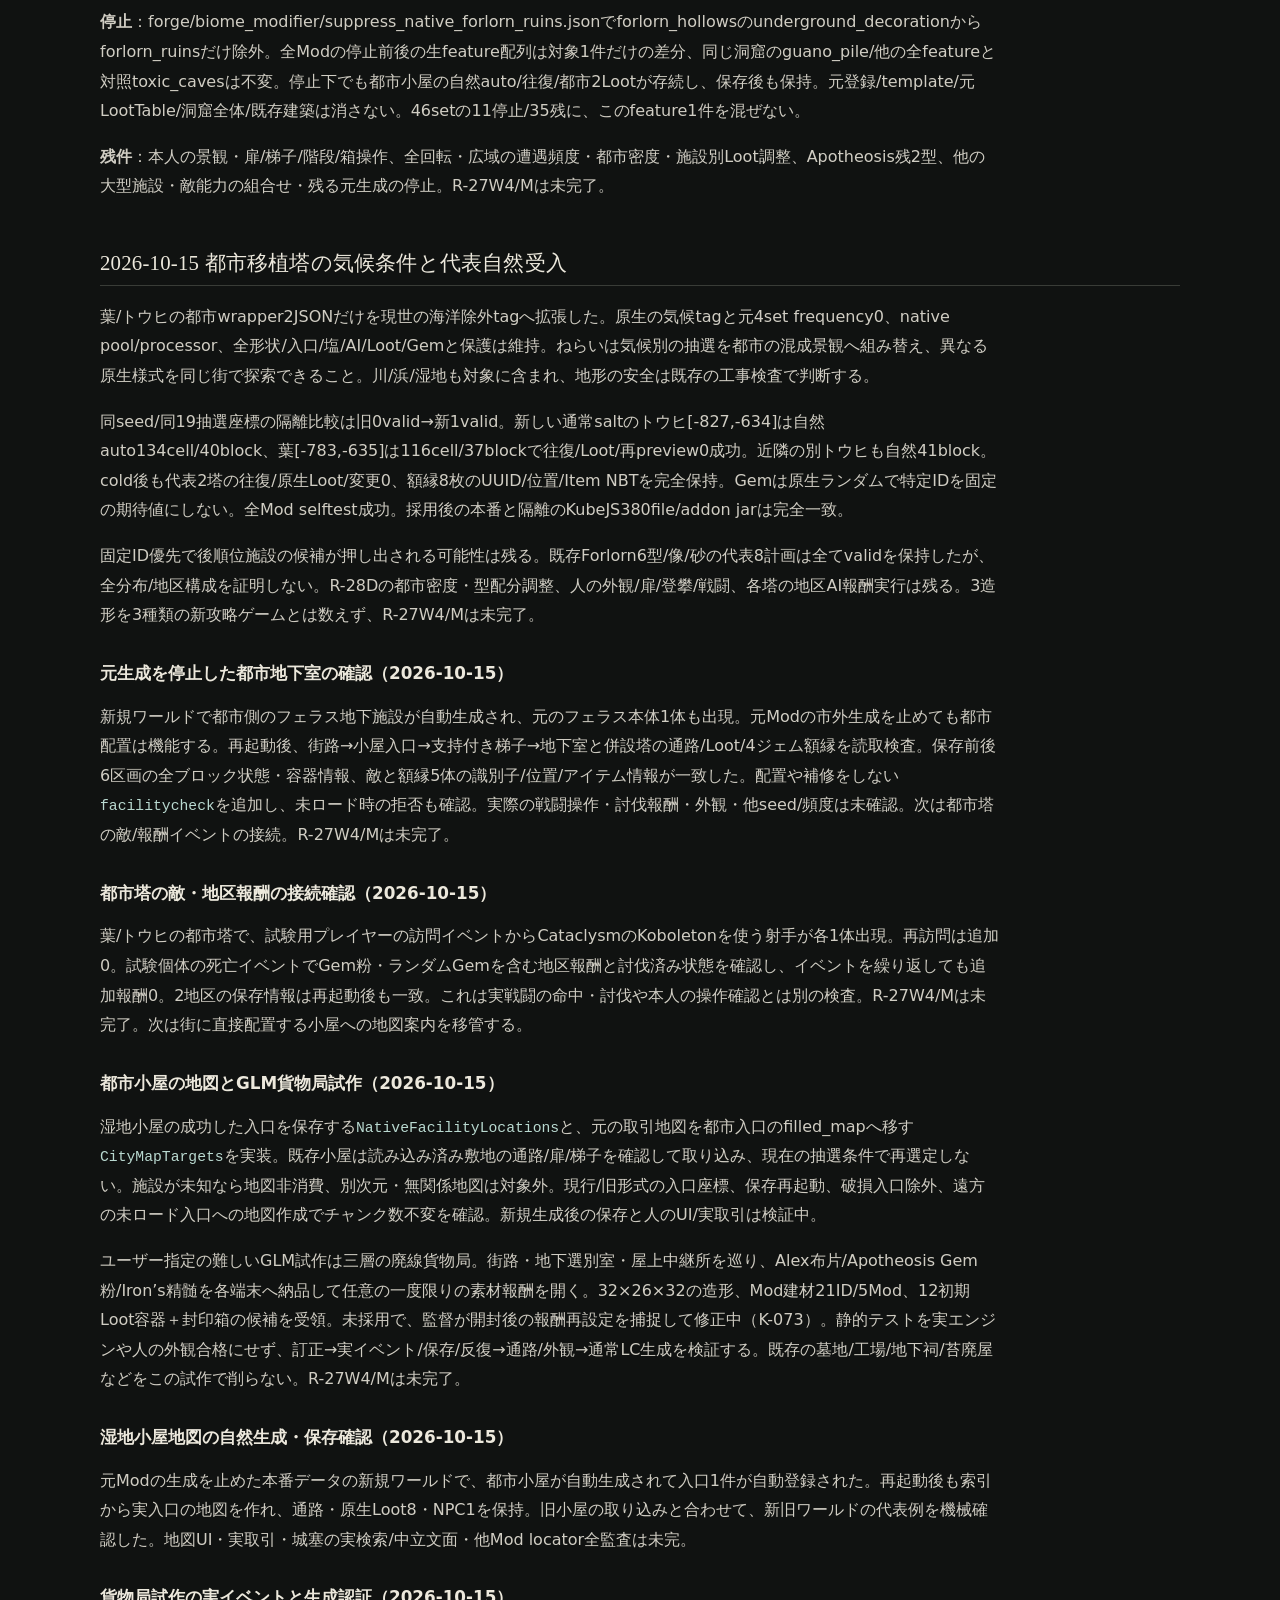
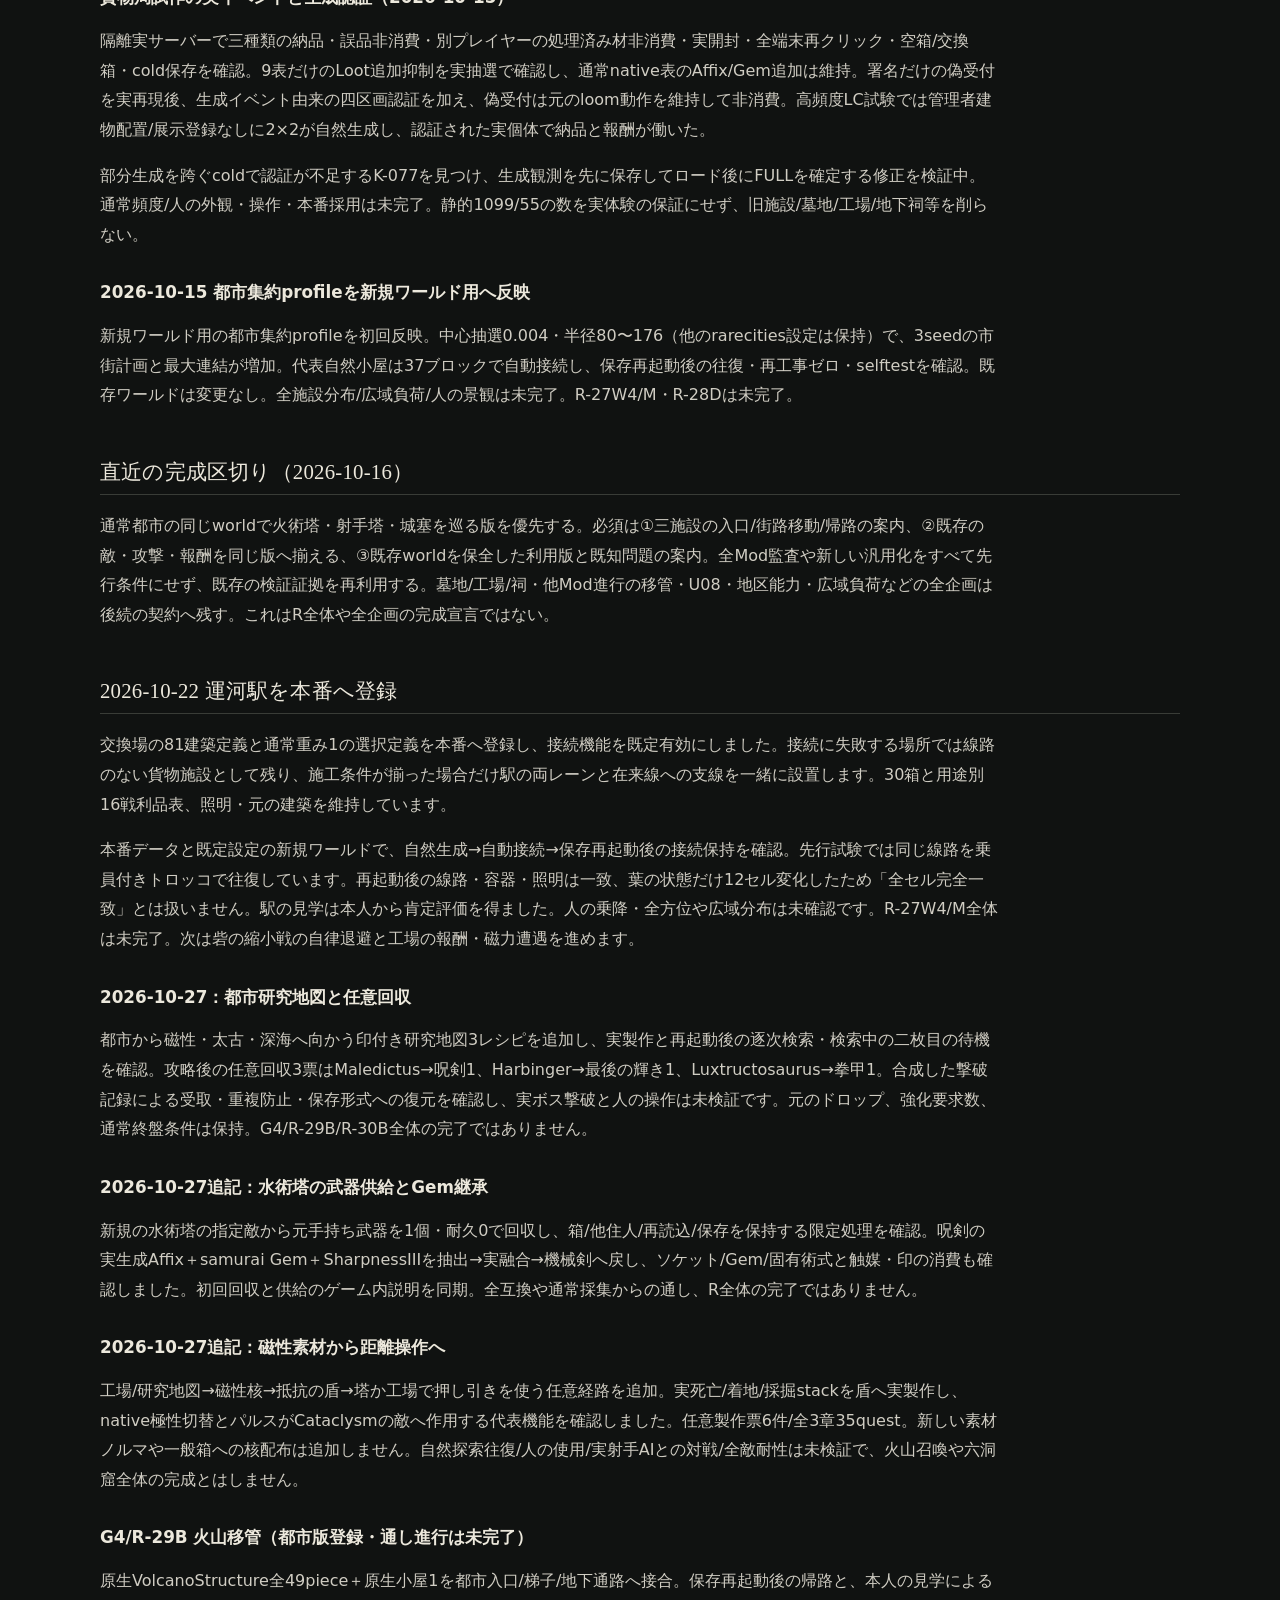
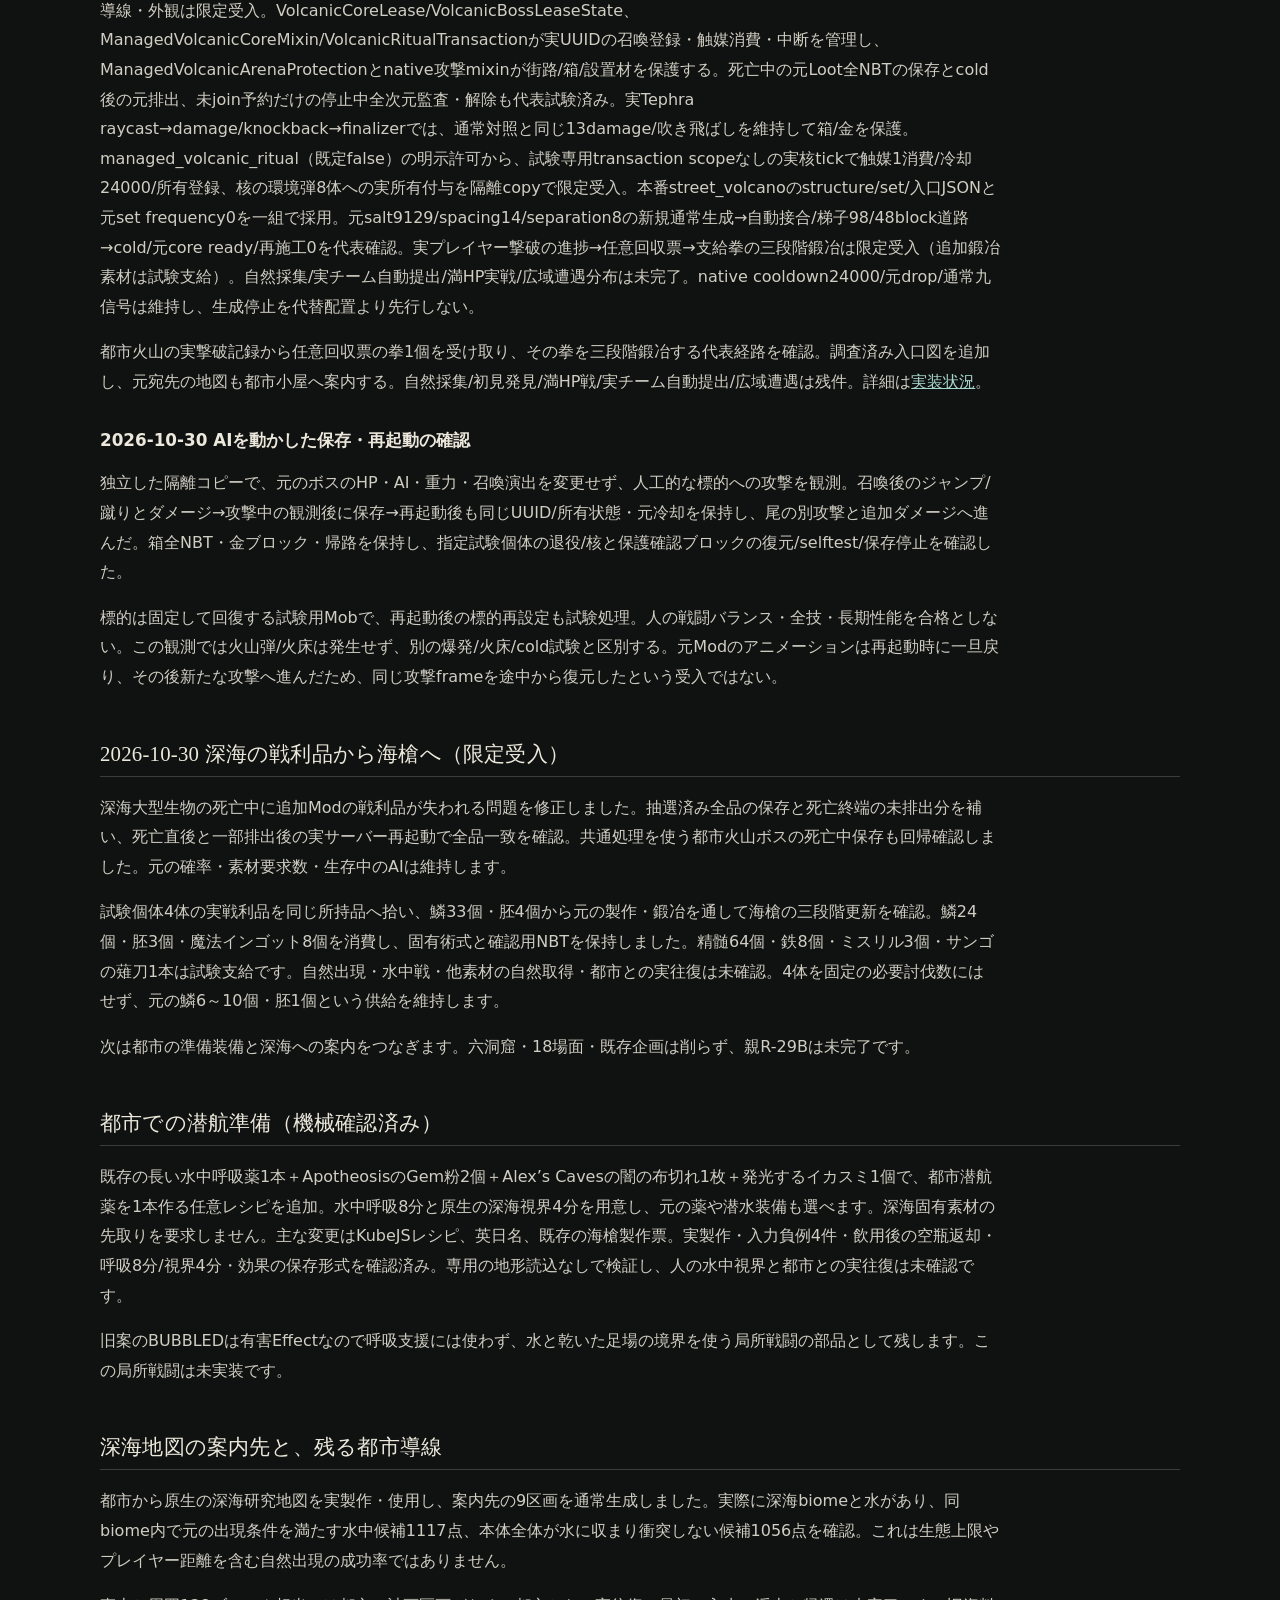
==== commit c18f570e: "Record bounded gauntlet material crafting and saved-world verification" ====
--- a/completion.html
+++ b/completion.html
@@ -14,7 +14,7 @@
     <header class="subpage-header"><p class="eyebrow">ASHEN RELAY · 公開計画</p><p class="subpage-lead">全工程は <a href="completion.html">完成工程</a>、元の原要求は <a href="gameplay.html">プレイループ</a> に掲載。</p></header>
     <article class="document"><h1>完成までの全工程</h1>
 <h2>2026-11-09 現在の到達点</h2>
-<p><strong>プロジェクト全体、R29C、R30Bは未完了です。</strong> 寒冷塔の都市版採用、遠征地図の実製作、複数武器系列の限定検証を土台に、現在は機械剣の実ドロップ素材から製作・融合・強化までを結ぶ作業を進めています。素材からの製作3工程・融合・最後の強化と保存後の監査まで、試験条件内で限定確認しました。自然供給・通常戦闘・人の操作は未検証です。<a href="delivery.html">最新の確認範囲と残条件</a>を参照してください。</p>
+<p><strong>プロジェクト全体、R29C、R30Bは未完了です。</strong> 寒冷塔の都市版採用、遠征地図の実製作、複数武器系列の限定検証を土台に、機械剣では実ドロップ素材から製作3工程・融合・最初の強化までを限定確認しました。拳系列でも実際に拾った破片から合金を製作し、実武器の最初の強化へ渡す流れと保存後の監査まで確認しました。全ルートの進行システムは監査・修正中で、本番採用前です。自然供給・通常戦闘・人の操作は未検証です。<a href="delivery.html">最新の確認範囲と残条件</a>を参照してください。</p>
 <p>先の工程を並行して進めるため、戦闘計測・Mod連携・工場の危険設備の外注課題3件を追加しました。外注への登録や返却だけでは実装・受入の完了に数えません。人の外観・歩行・楽しさの確認も、サーバー側の機械検証と分けて残しています。</p>
 <h2>2026-10-27 武器更新と製作帳の追加</h2>
 <p>T.O四系列12段階の固有術式保持と実鍛冶メニュー消費を確認。4ボスの元Loot表へ合成entity contextを渡し、追加武器・強化媒体を観測しました。通常取得や実戦の証拠とは分けます。ゲーム内に任意の製作帳4票を追加し、材料総数・融合設備・強化退避と未整備の取得先を案内。新しい攻略順/報酬/全系列完成の義務はありません。全packで2章30クエストを読込済み、人の表示は未検証です。水術塔の武器回収の検証を継続し、その後も既存のR全工程へ進みます。</p>
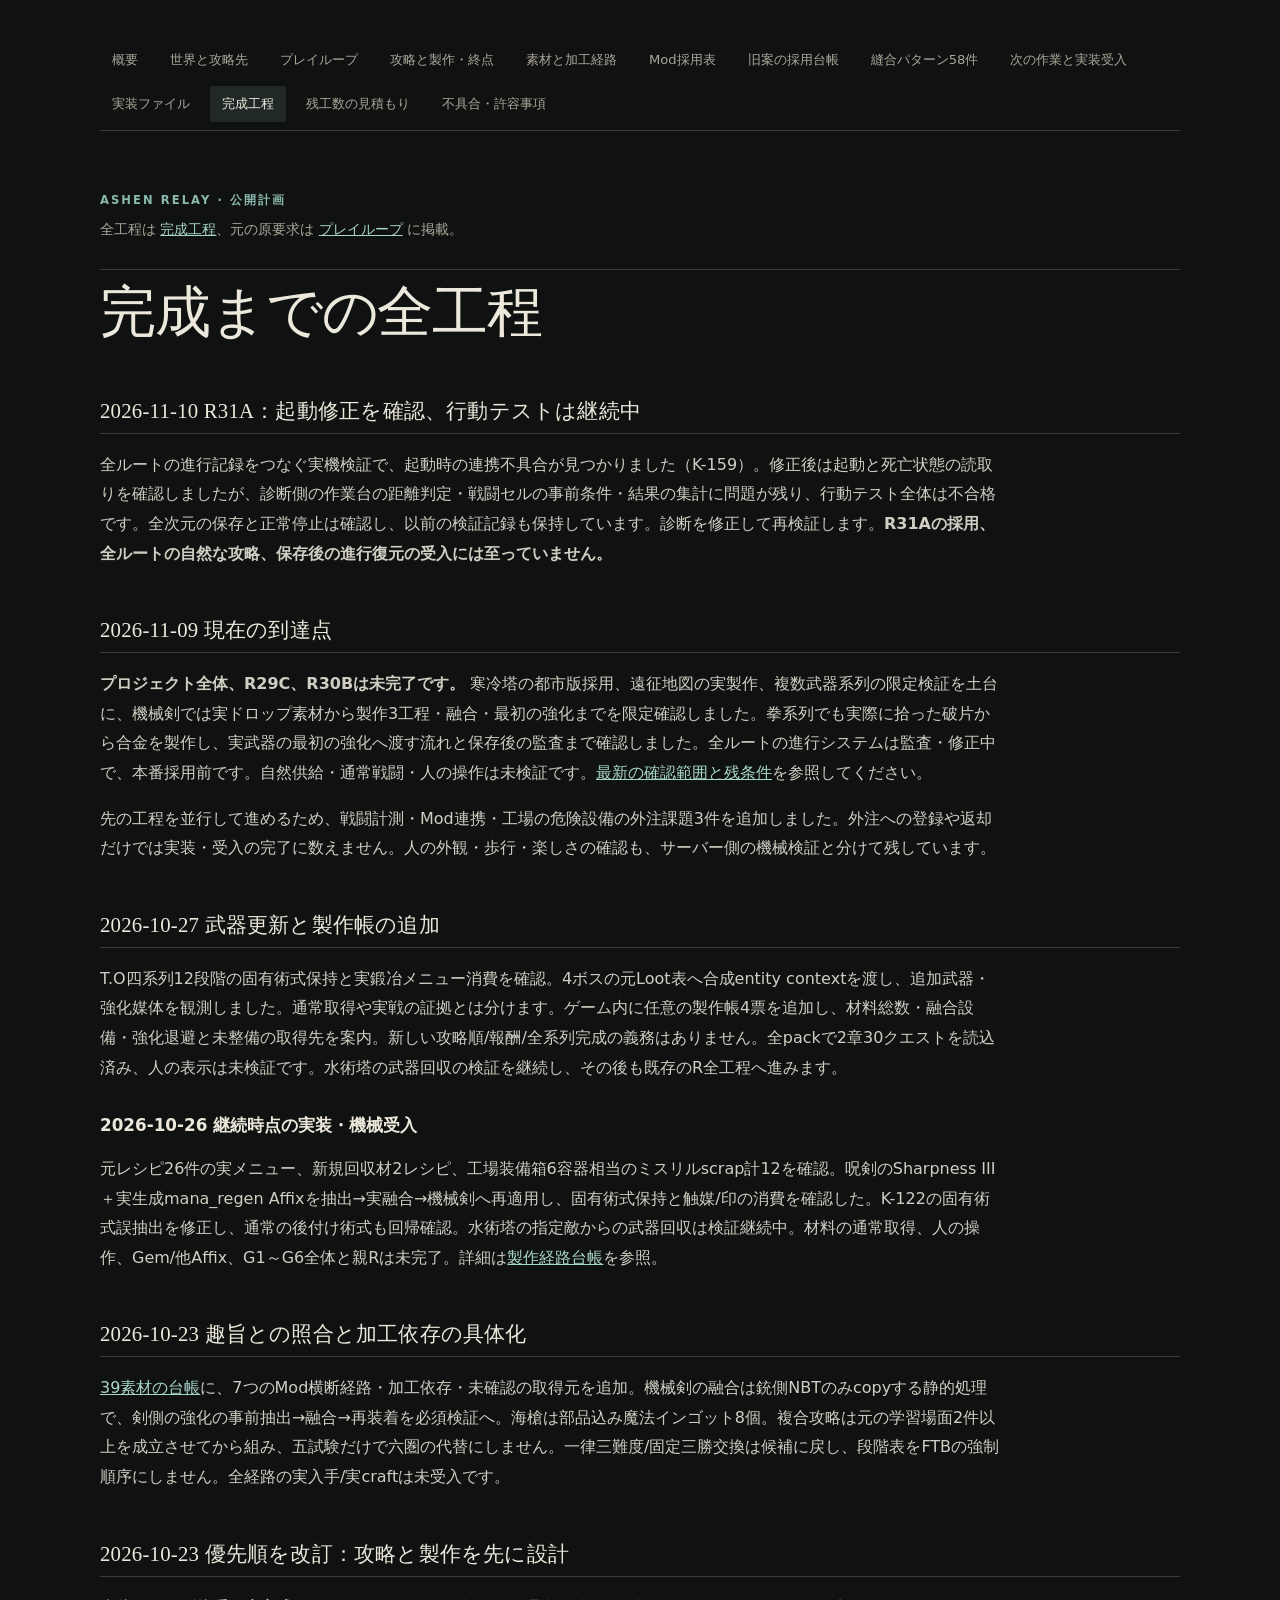
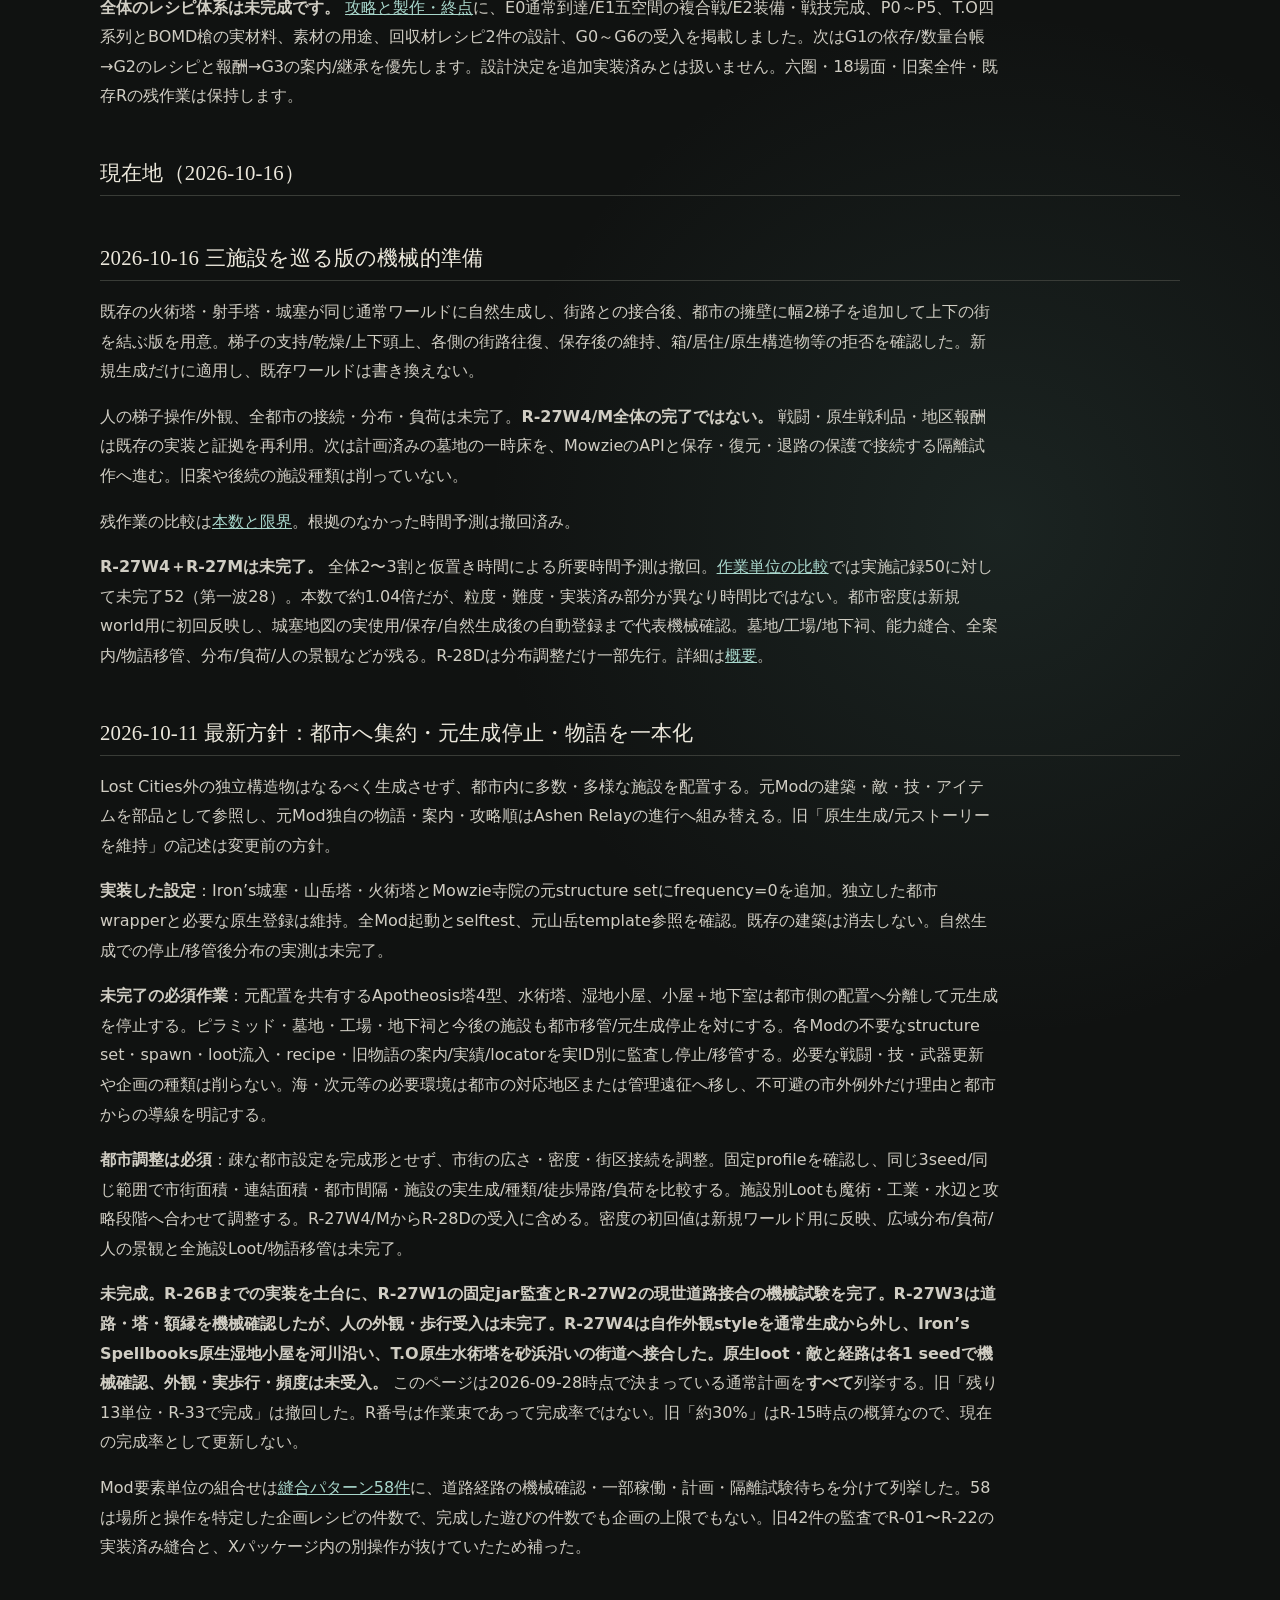
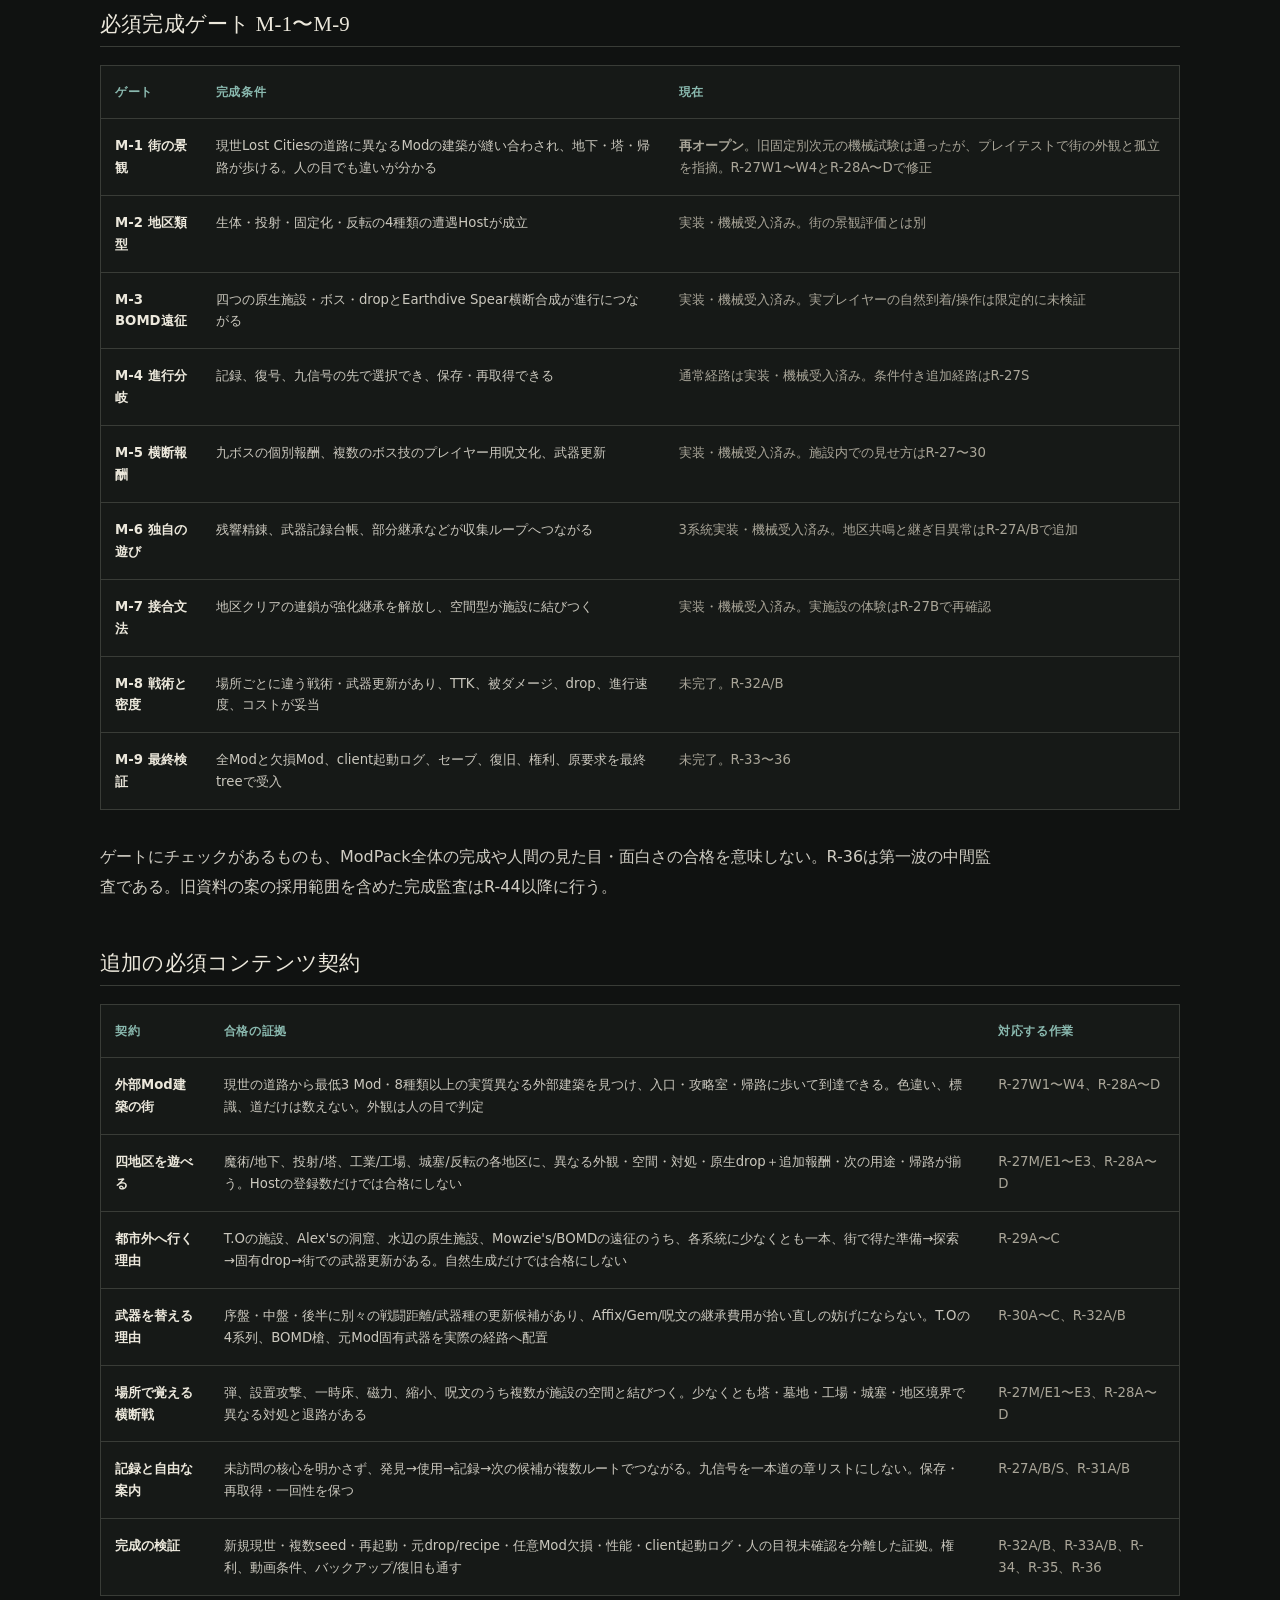
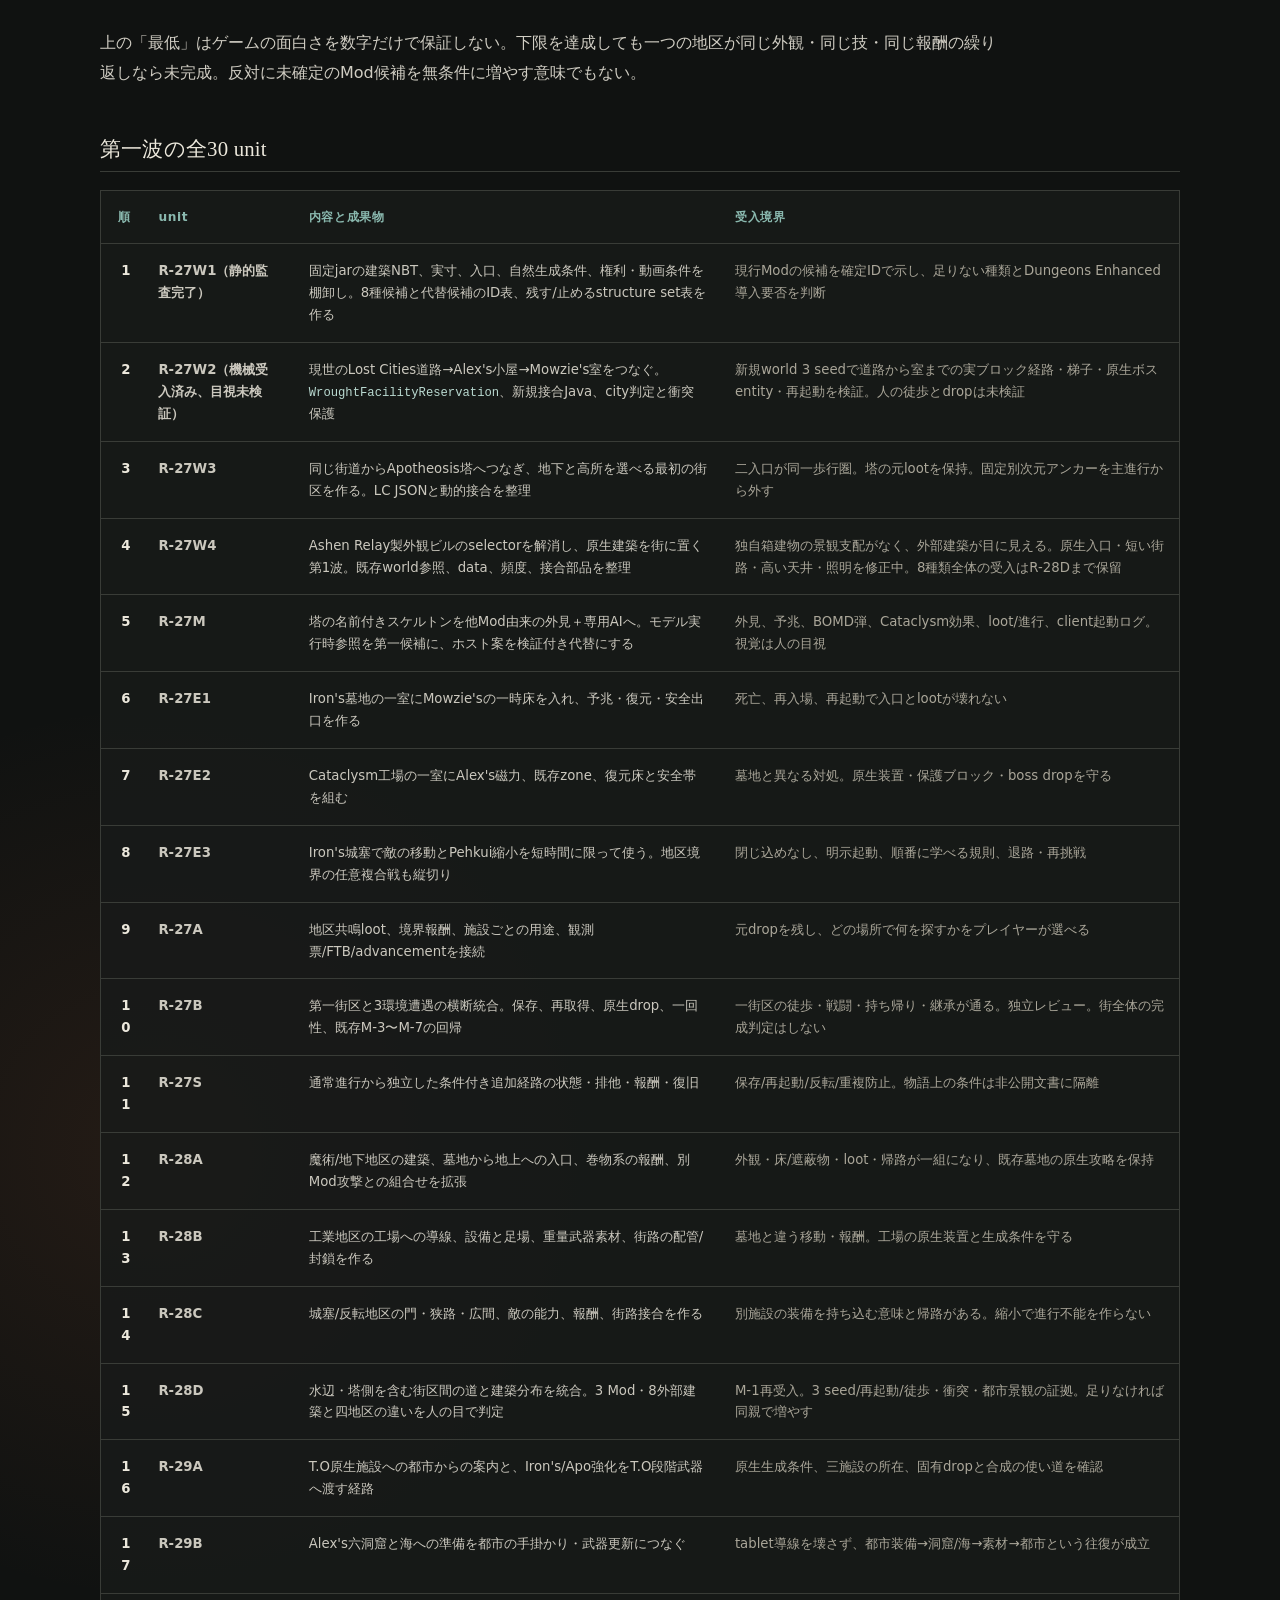
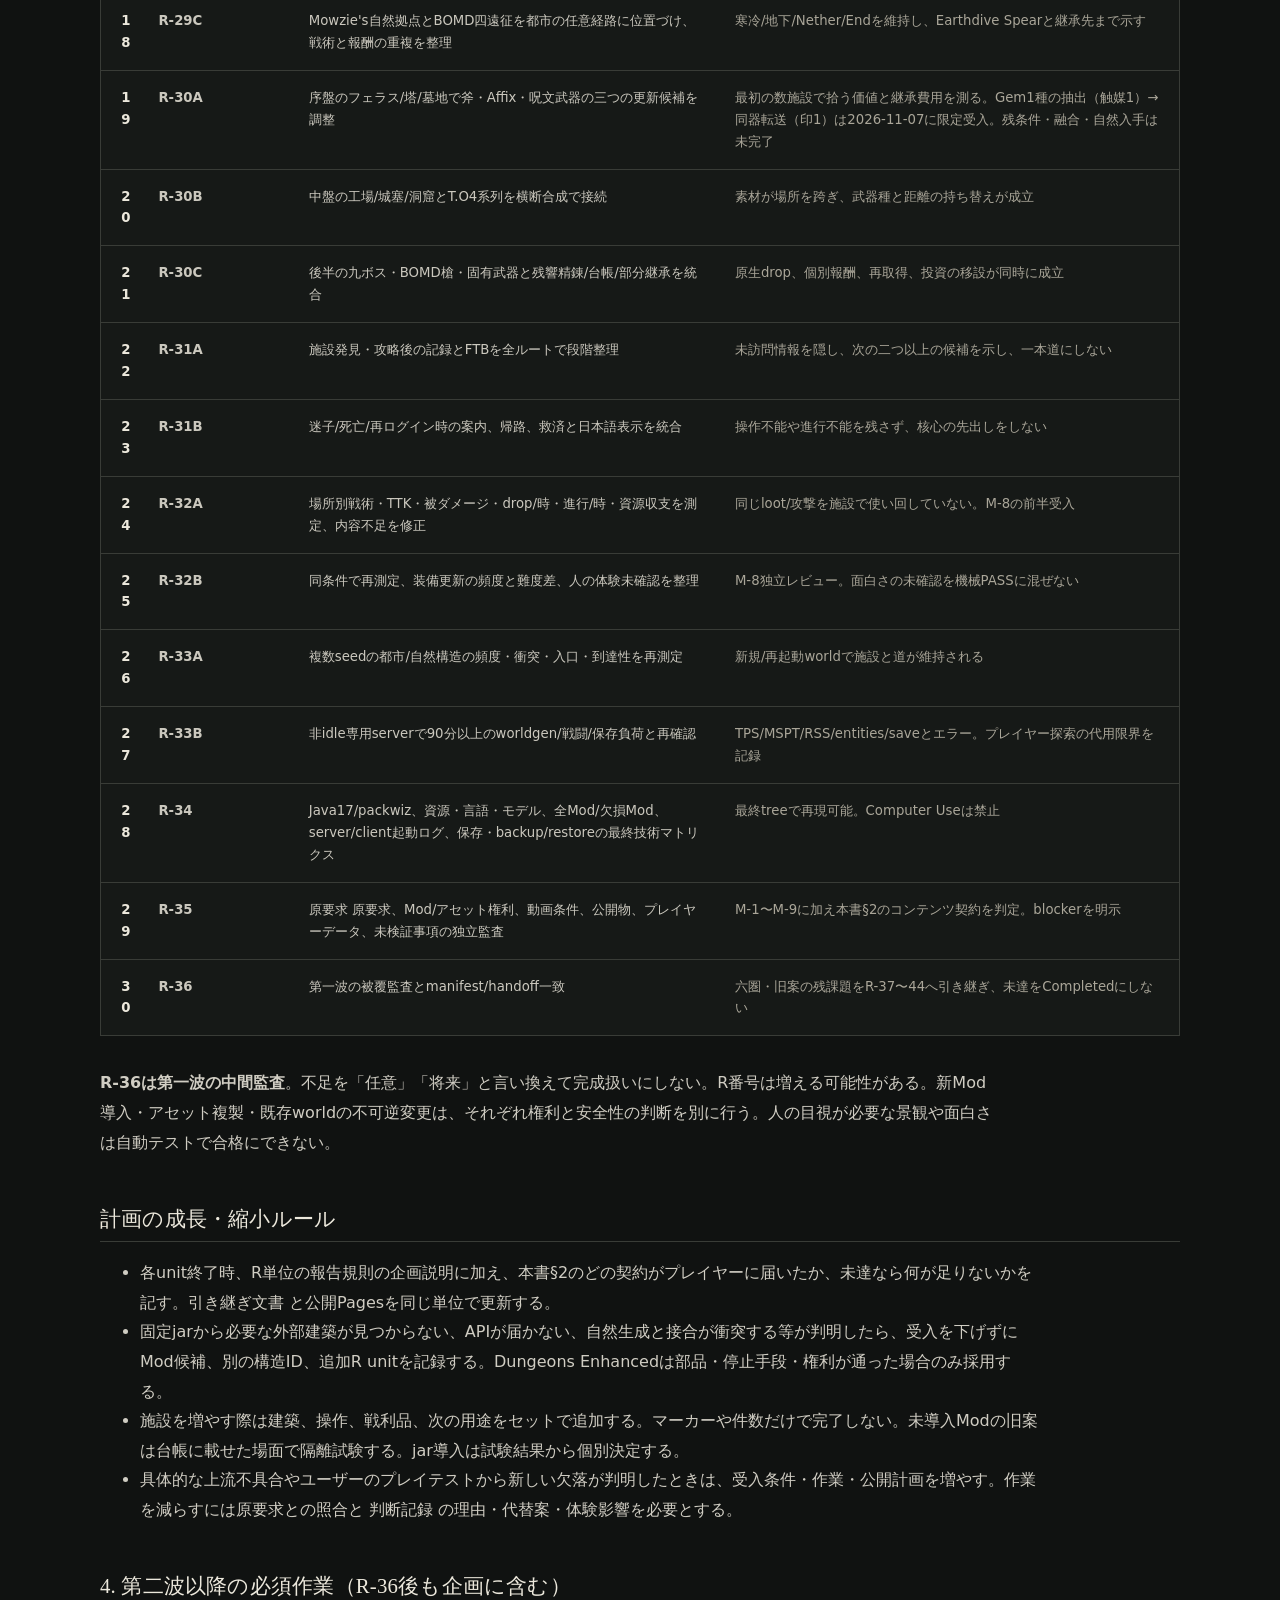
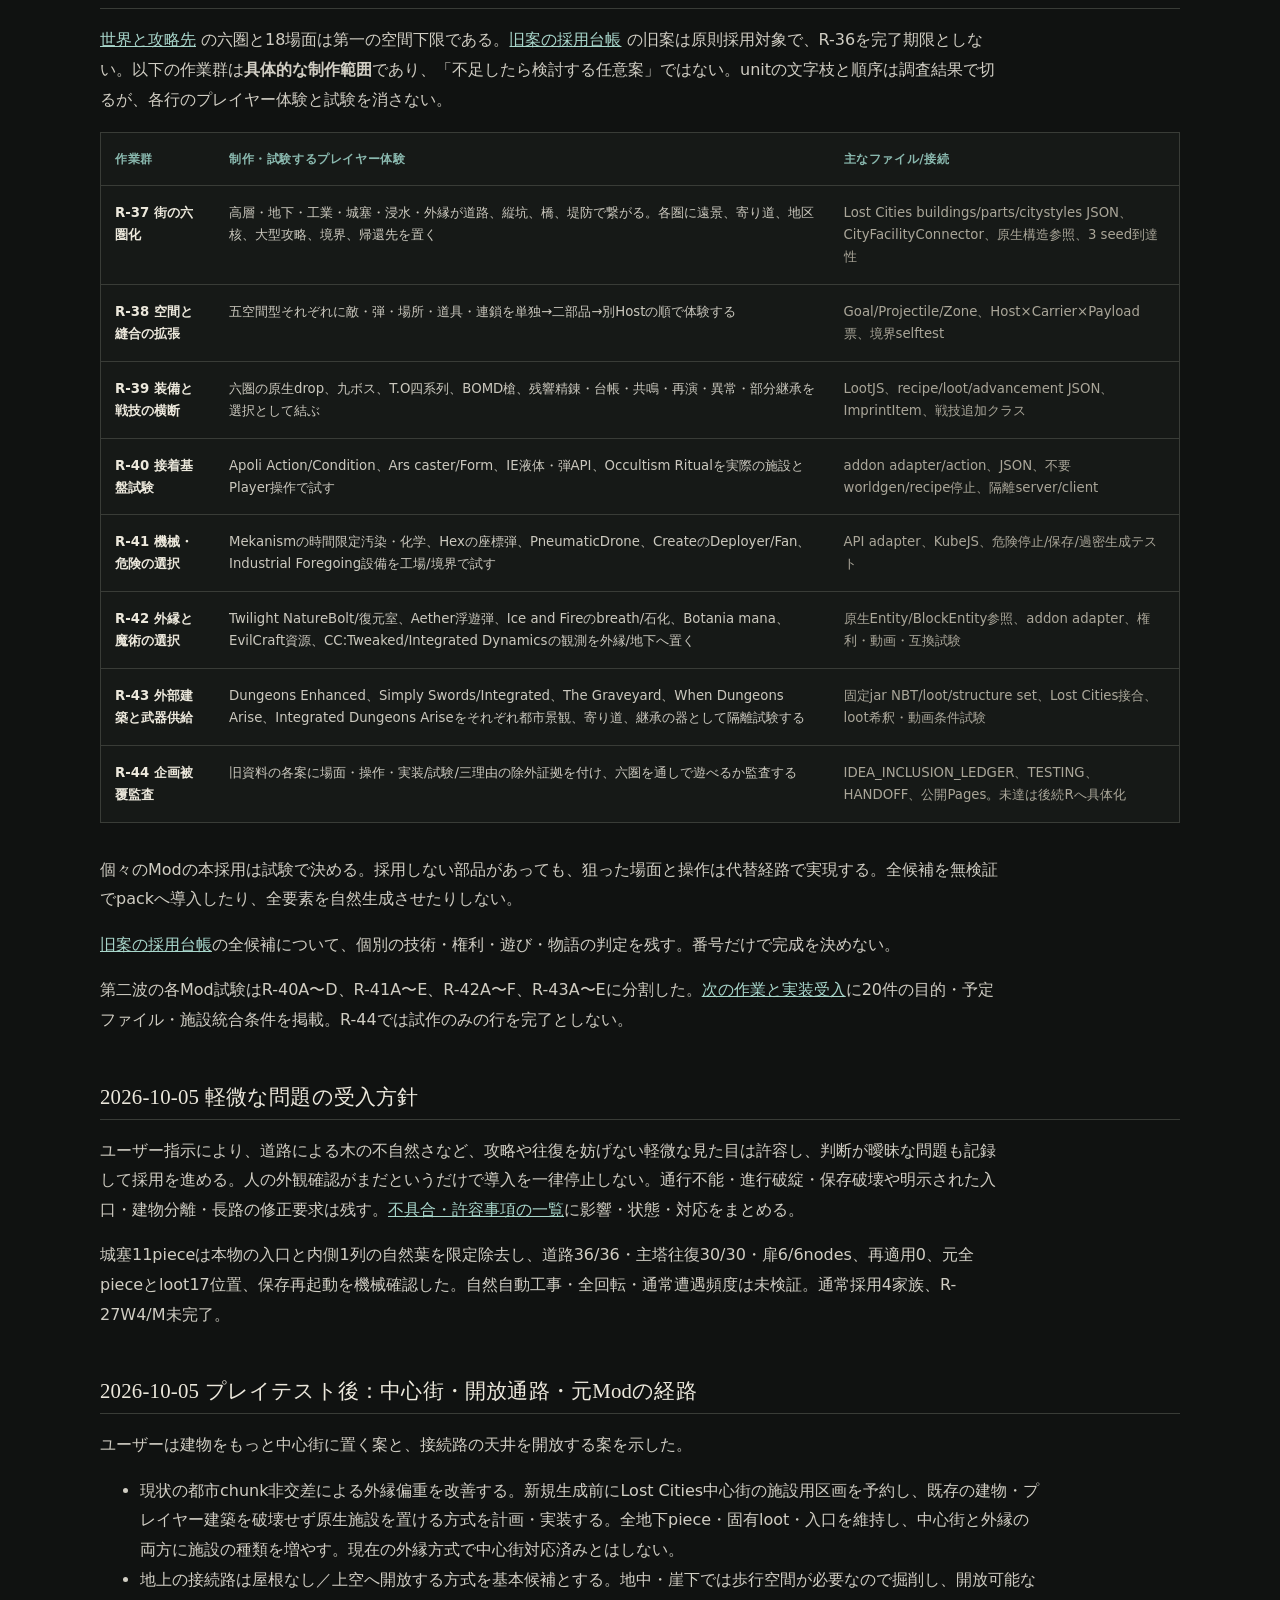
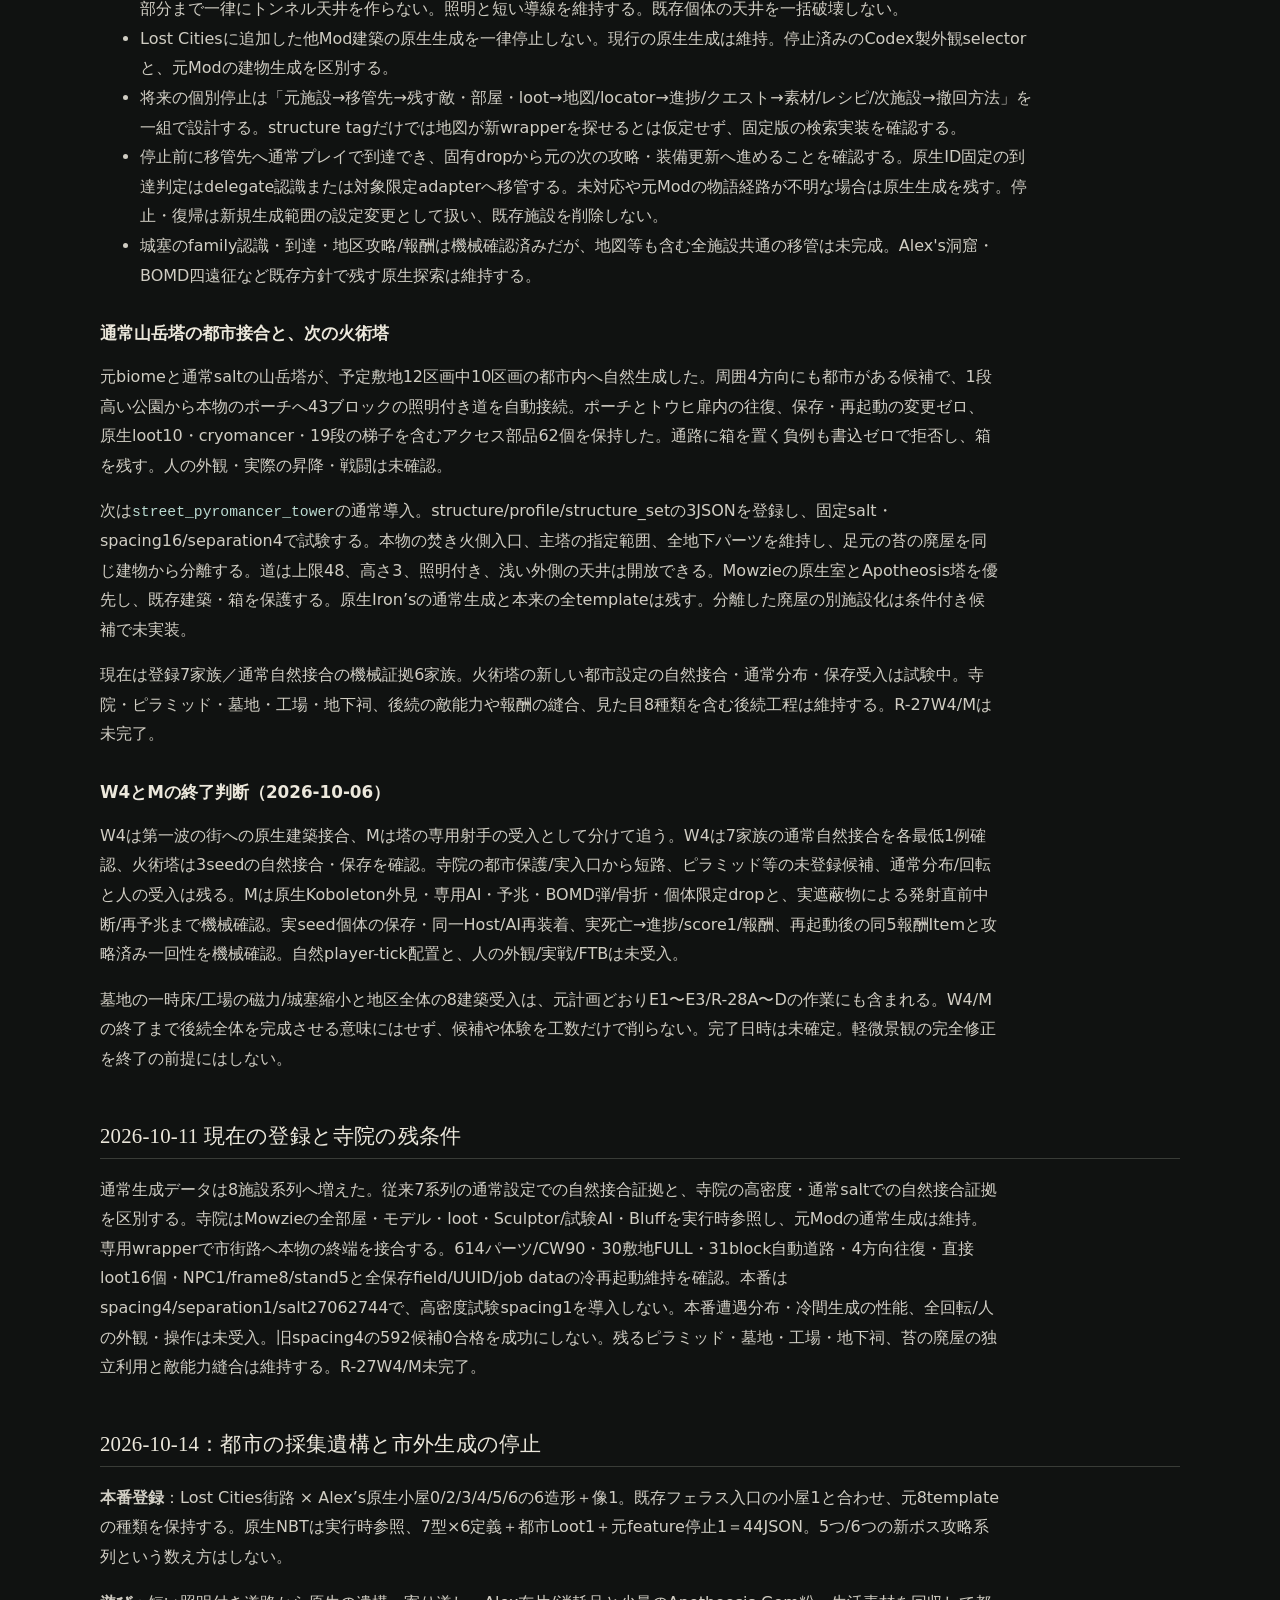
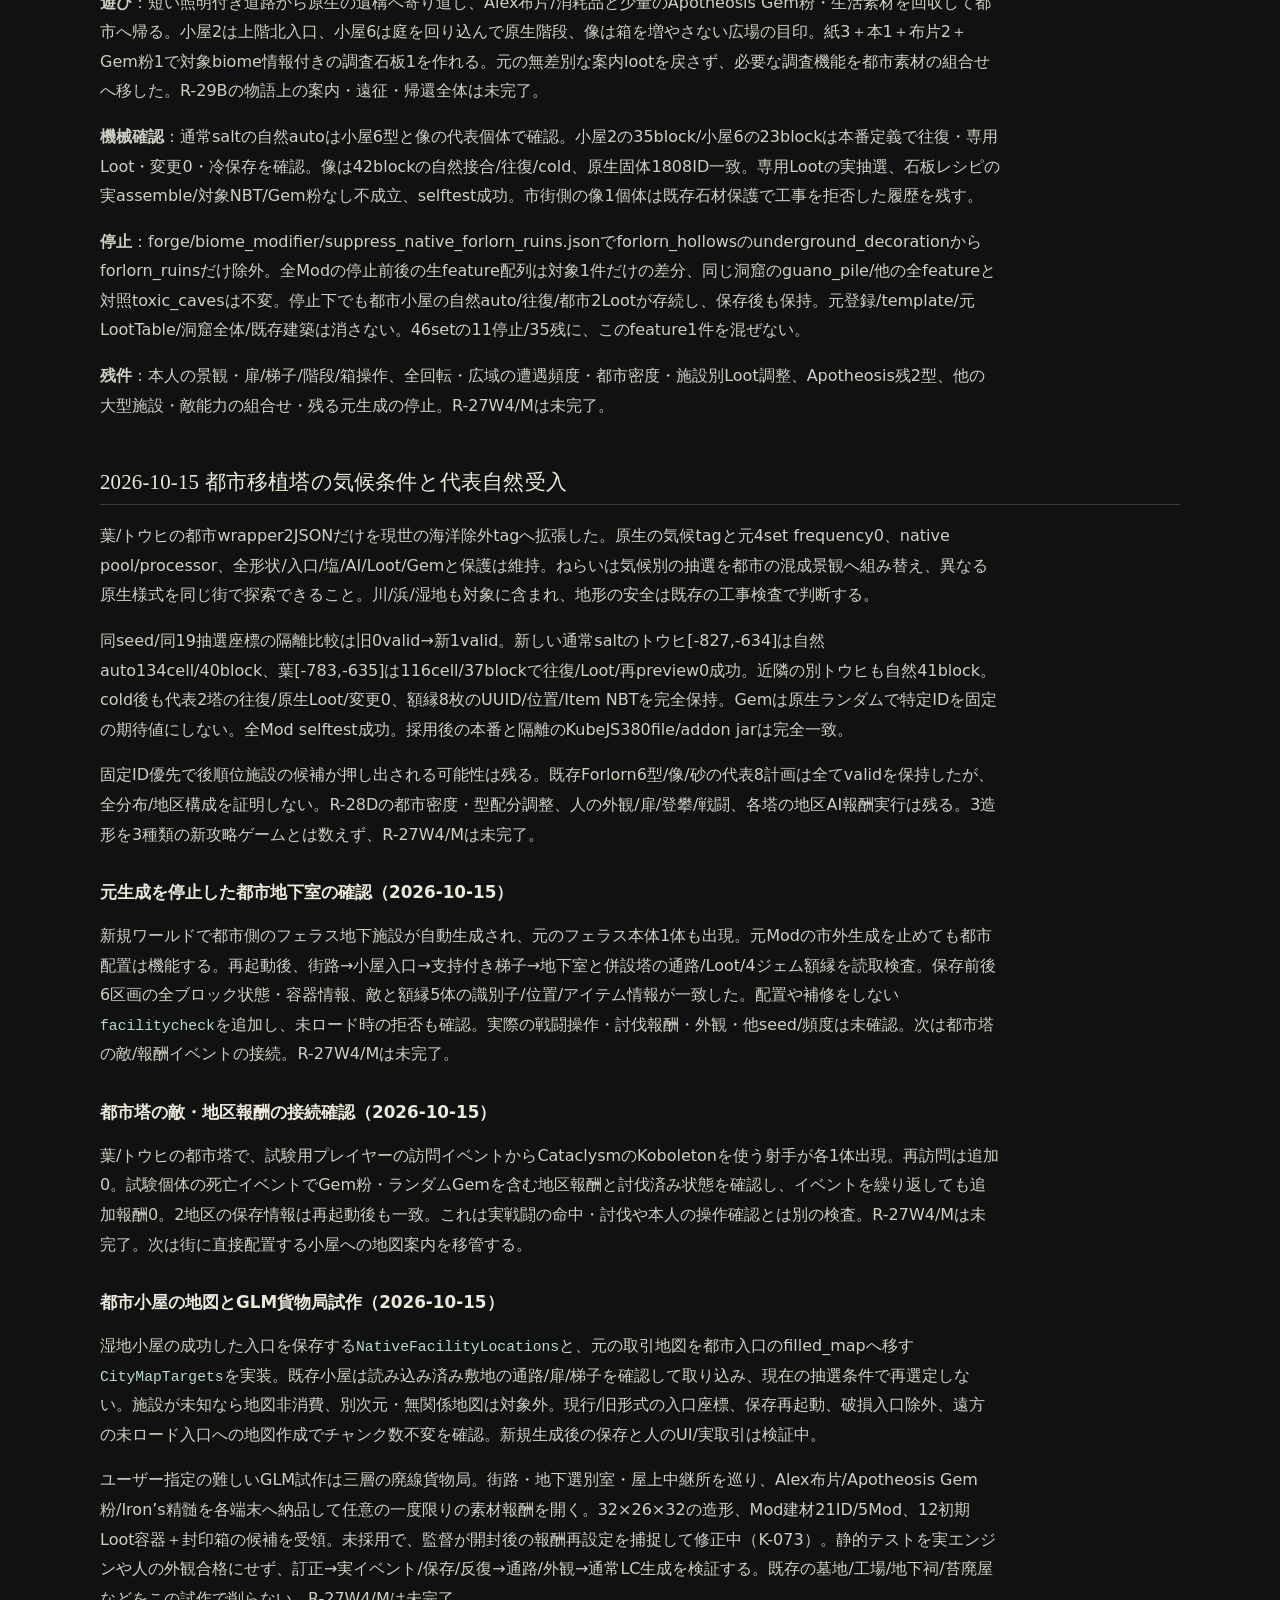
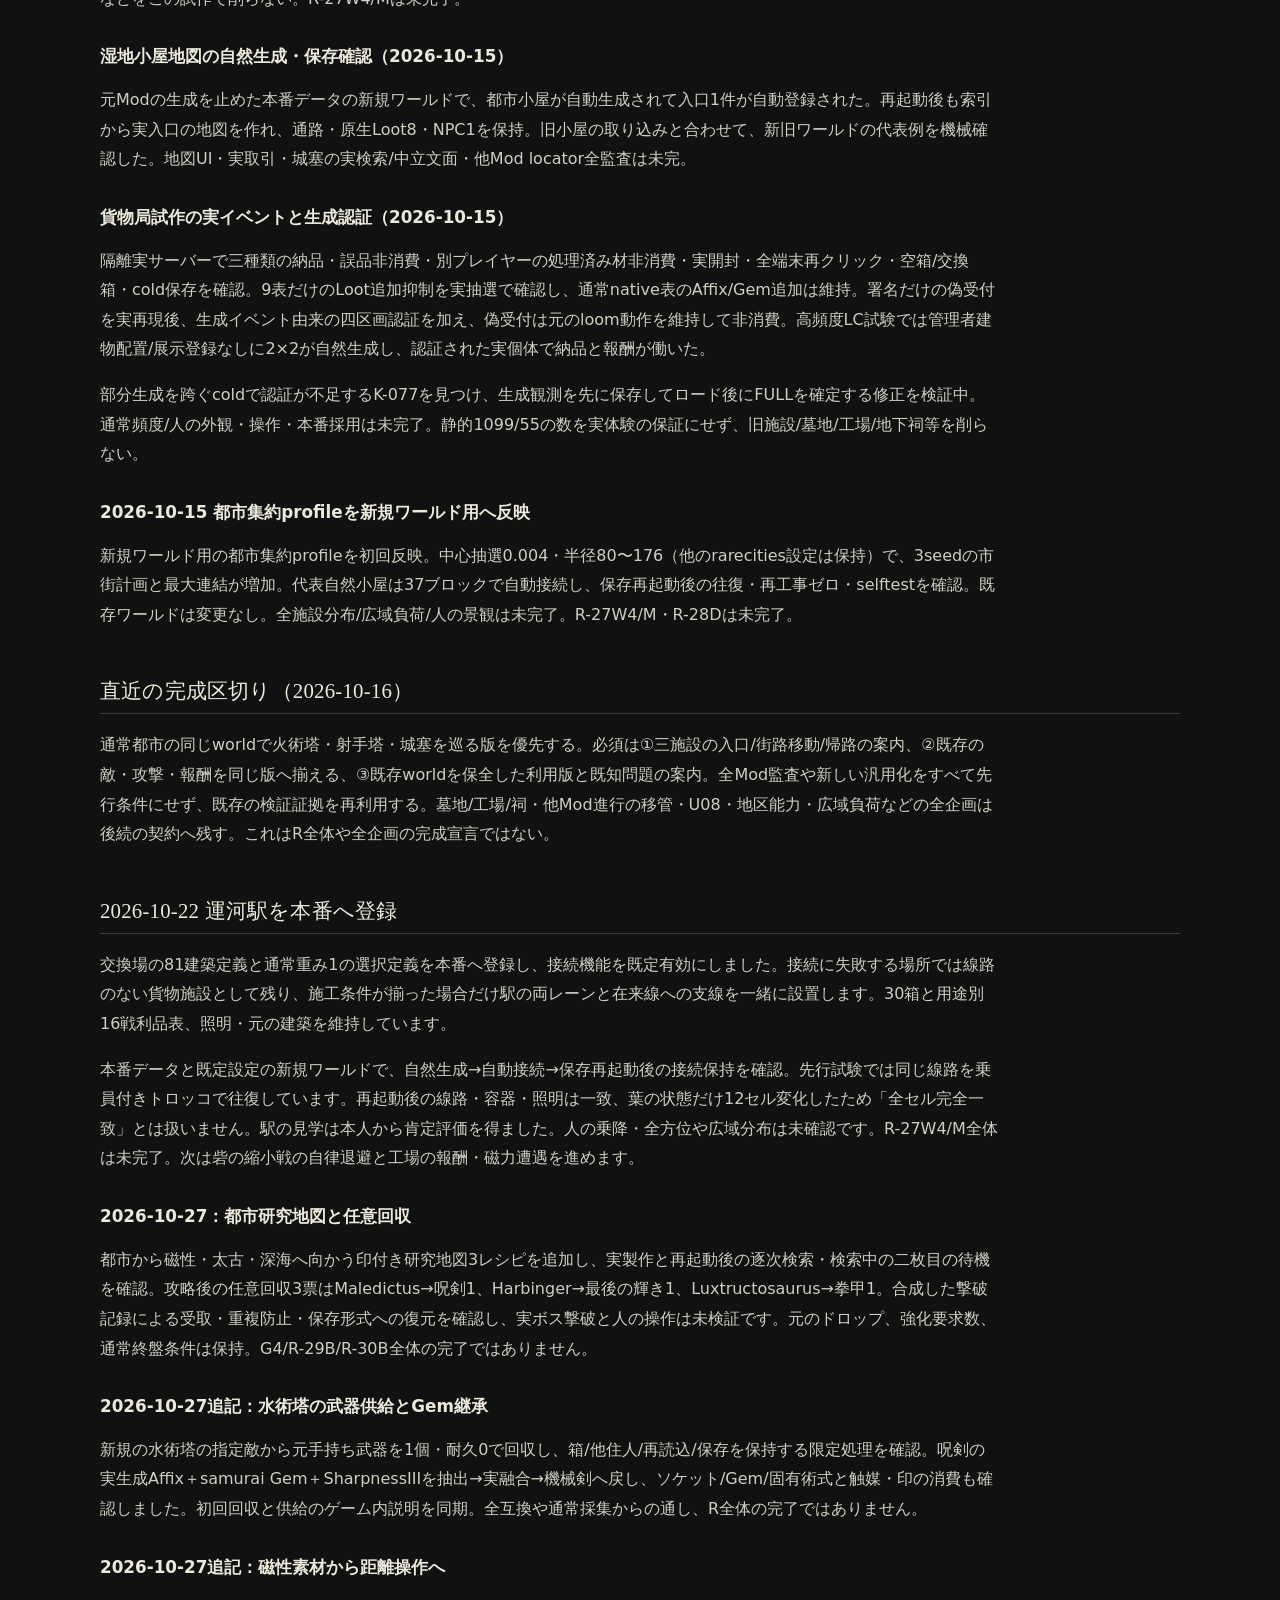
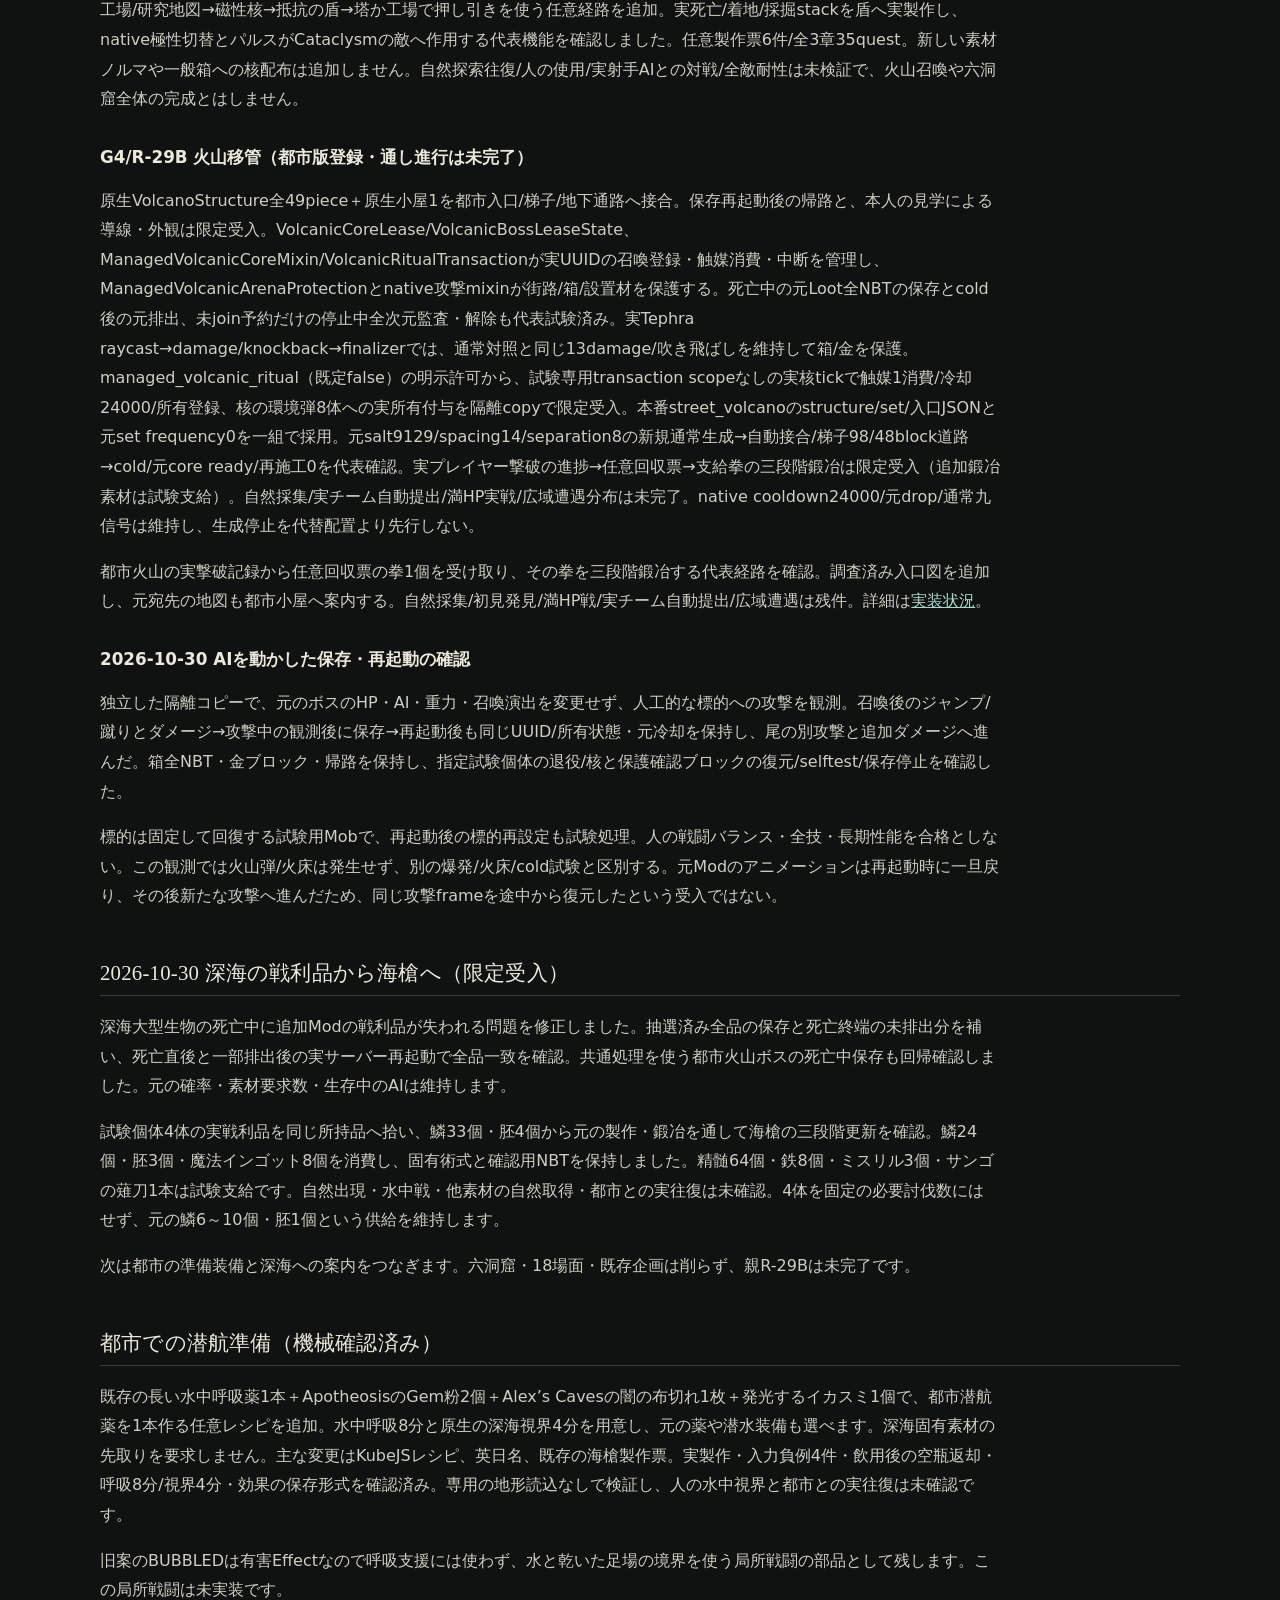
==== commit e0973dcc: "Record progression startup repair and remaining diagnostic failures" ====
--- a/completion.html
+++ b/completion.html
@@ -13,6 +13,8 @@
     <nav class="site-nav" aria-label="サイト内のページ"><a href="index.html">概要</a><a href="world.html">世界と攻略先</a><a href="gameplay.html">プレイループ</a><a href="progression.html">攻略と製作・終点</a><a href="recipes.html">素材と加工経路</a><a href="mods.html">Mod採用表</a><a href="ideas.html">旧案の採用台帳</a><a href="seams.html">縫合パターン58件</a><a href="delivery.html">次の作業と実装受入</a><a href="implementation.html">実装ファイル</a><a href="completion.html" aria-current="page">完成工程</a><a href="estimate.html">残工数の見積もり</a><a href="known-issues.html">不具合・許容事項</a></nav>
     <header class="subpage-header"><p class="eyebrow">ASHEN RELAY · 公開計画</p><p class="subpage-lead">全工程は <a href="completion.html">完成工程</a>、元の原要求は <a href="gameplay.html">プレイループ</a> に掲載。</p></header>
     <article class="document"><h1>完成までの全工程</h1>
+<h2>2026-11-10 R31A：起動修正を確認、行動テストは継続中</h2>
+<p>全ルートの進行記録をつなぐ実機検証で、起動時の連携不具合が見つかりました（K-159）。修正後は起動と死亡状態の読取りを確認しましたが、診断側の作業台の距離判定・戦闘セルの事前条件・結果の集計に問題が残り、行動テスト全体は不合格です。全次元の保存と正常停止は確認し、以前の検証記録も保持しています。診断を修正して再検証します。<strong>R31Aの採用、全ルートの自然な攻略、保存後の進行復元の受入には至っていません。</strong></p>
 <h2>2026-11-09 現在の到達点</h2>
 <p><strong>プロジェクト全体、R29C、R30Bは未完了です。</strong> 寒冷塔の都市版採用、遠征地図の実製作、複数武器系列の限定検証を土台に、機械剣では実ドロップ素材から製作3工程・融合・最初の強化までを限定確認しました。拳系列でも実際に拾った破片から合金を製作し、実武器の最初の強化へ渡す流れと保存後の監査まで確認しました。全ルートの進行システムは監査・修正中で、本番採用前です。自然供給・通常戦闘・人の操作は未検証です。<a href="delivery.html">最新の確認範囲と残条件</a>を参照してください。</p>
 <p>先の工程を並行して進めるため、戦闘計測・Mod連携・工場の危険設備の外注課題3件を追加しました。外注への登録や返却だけでは実装・受入の完了に数えません。人の外観・歩行・楽しさの確認も、サーバー側の機械検証と分けて残しています。</p>
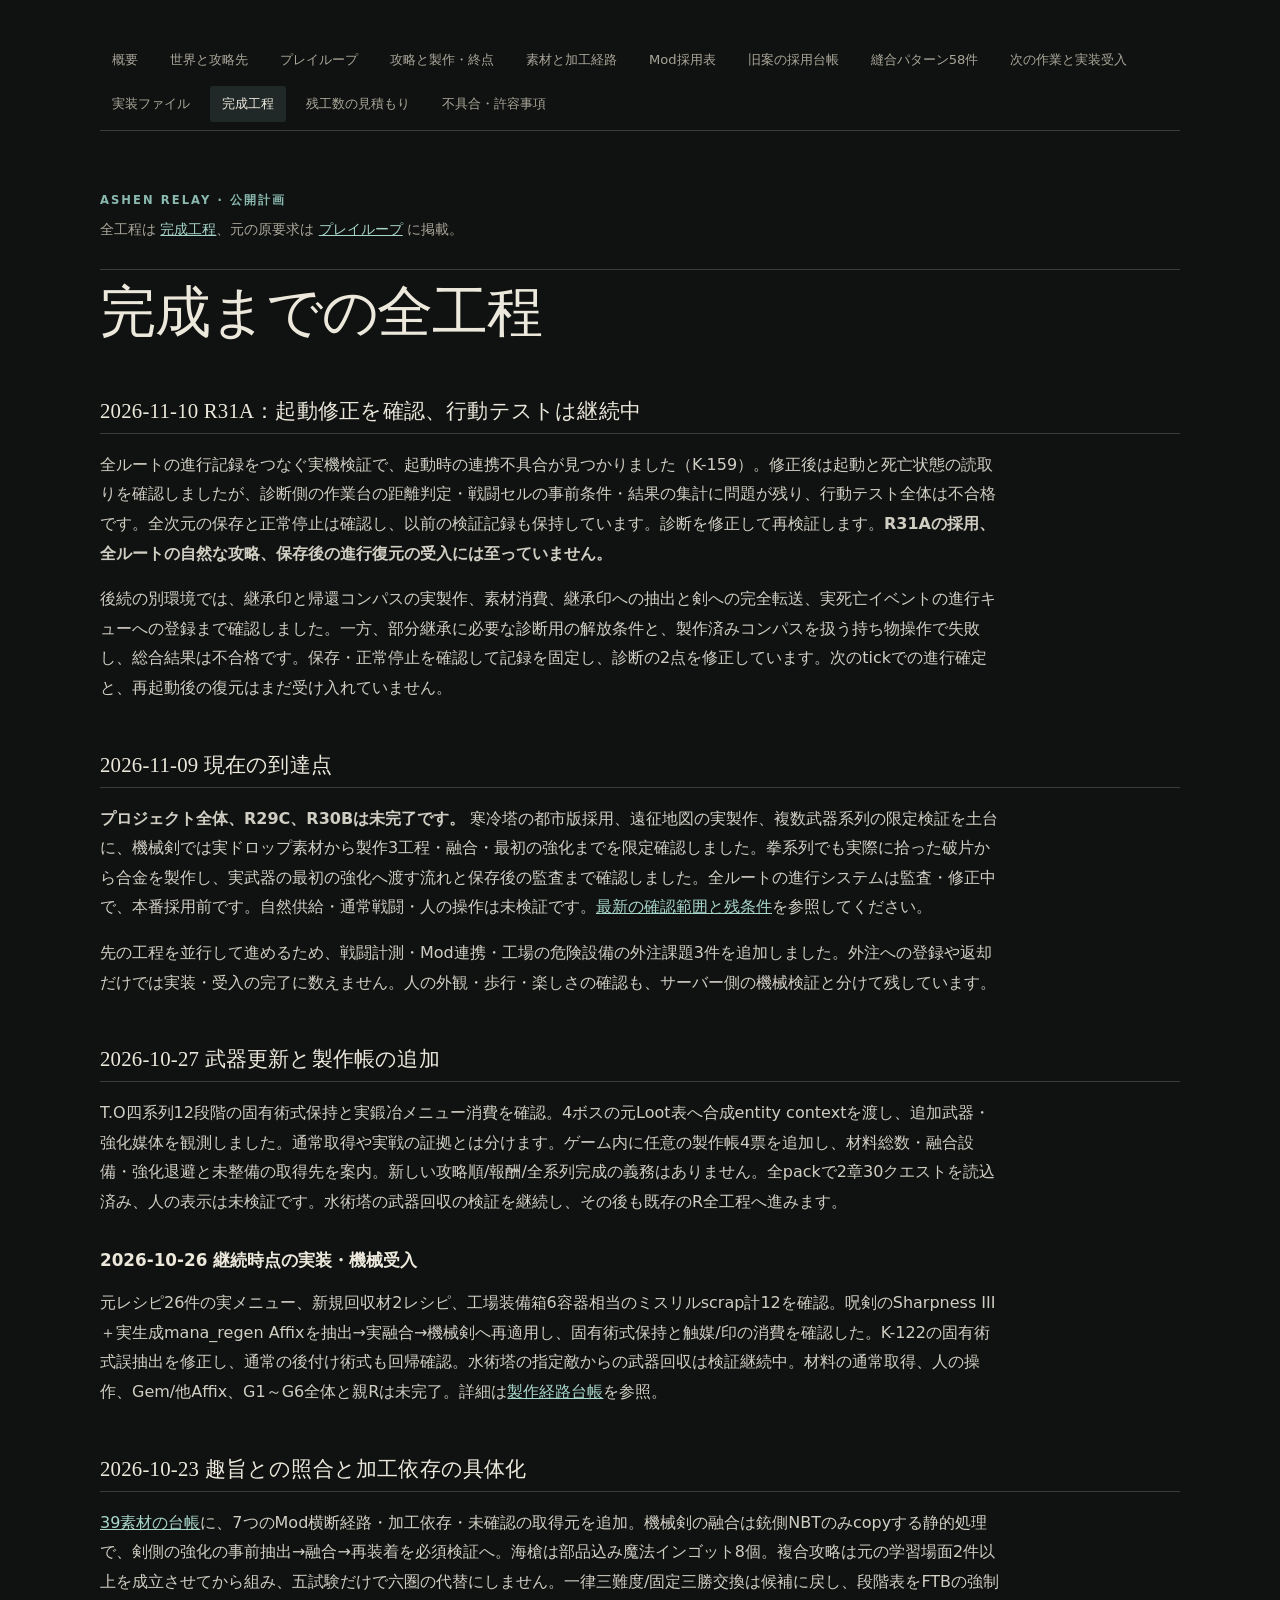
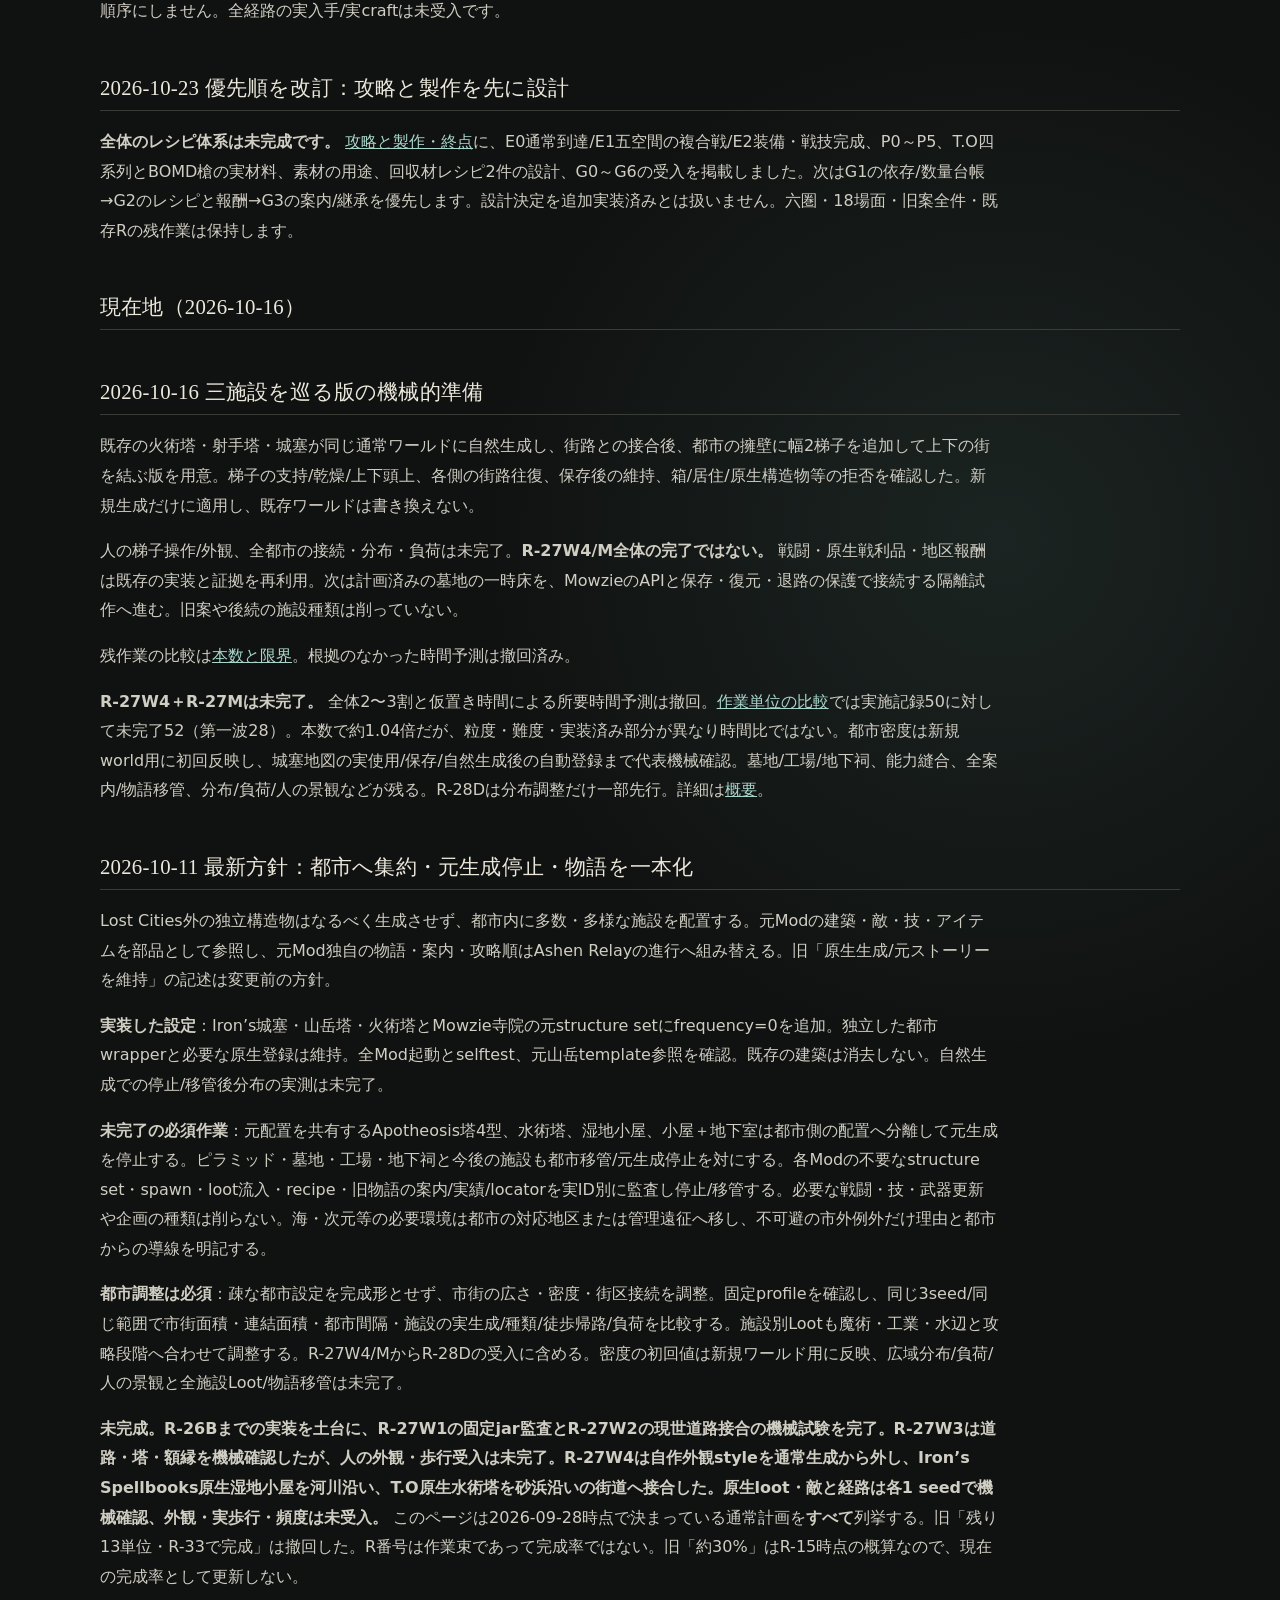
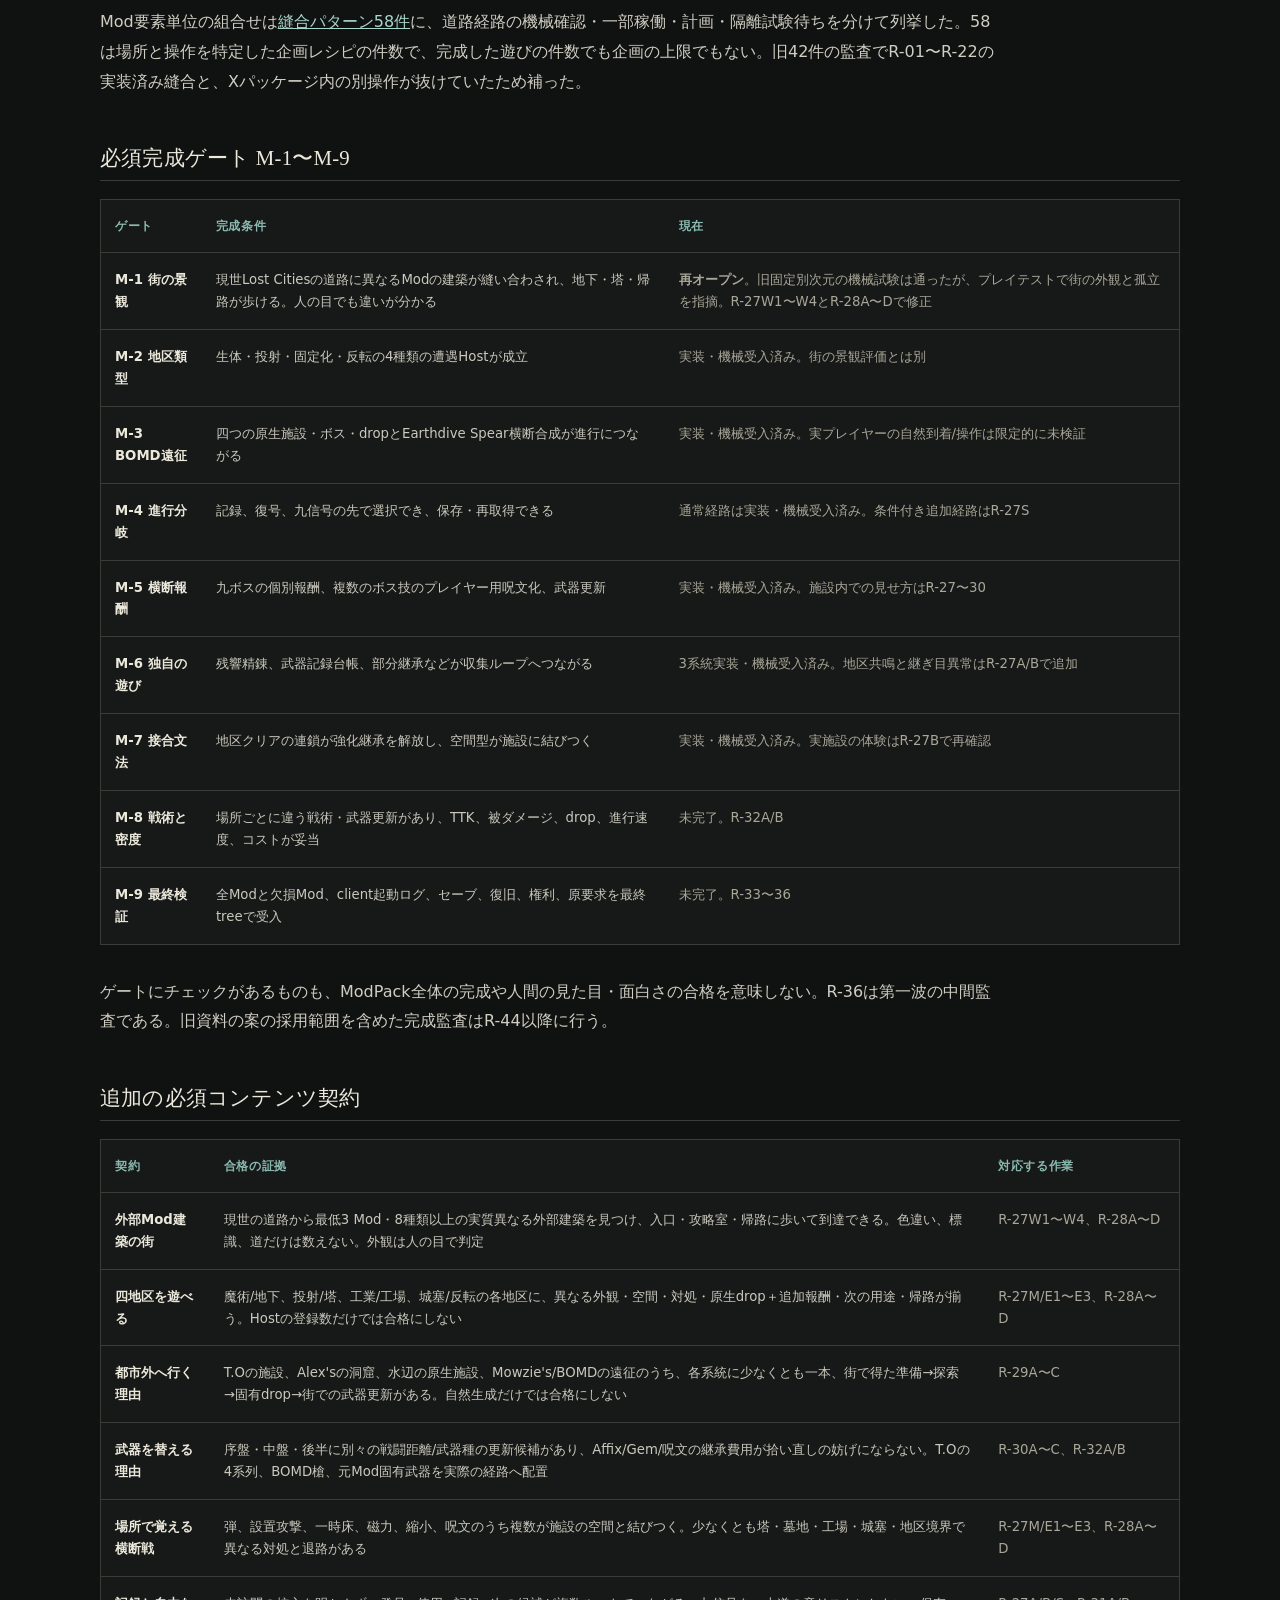
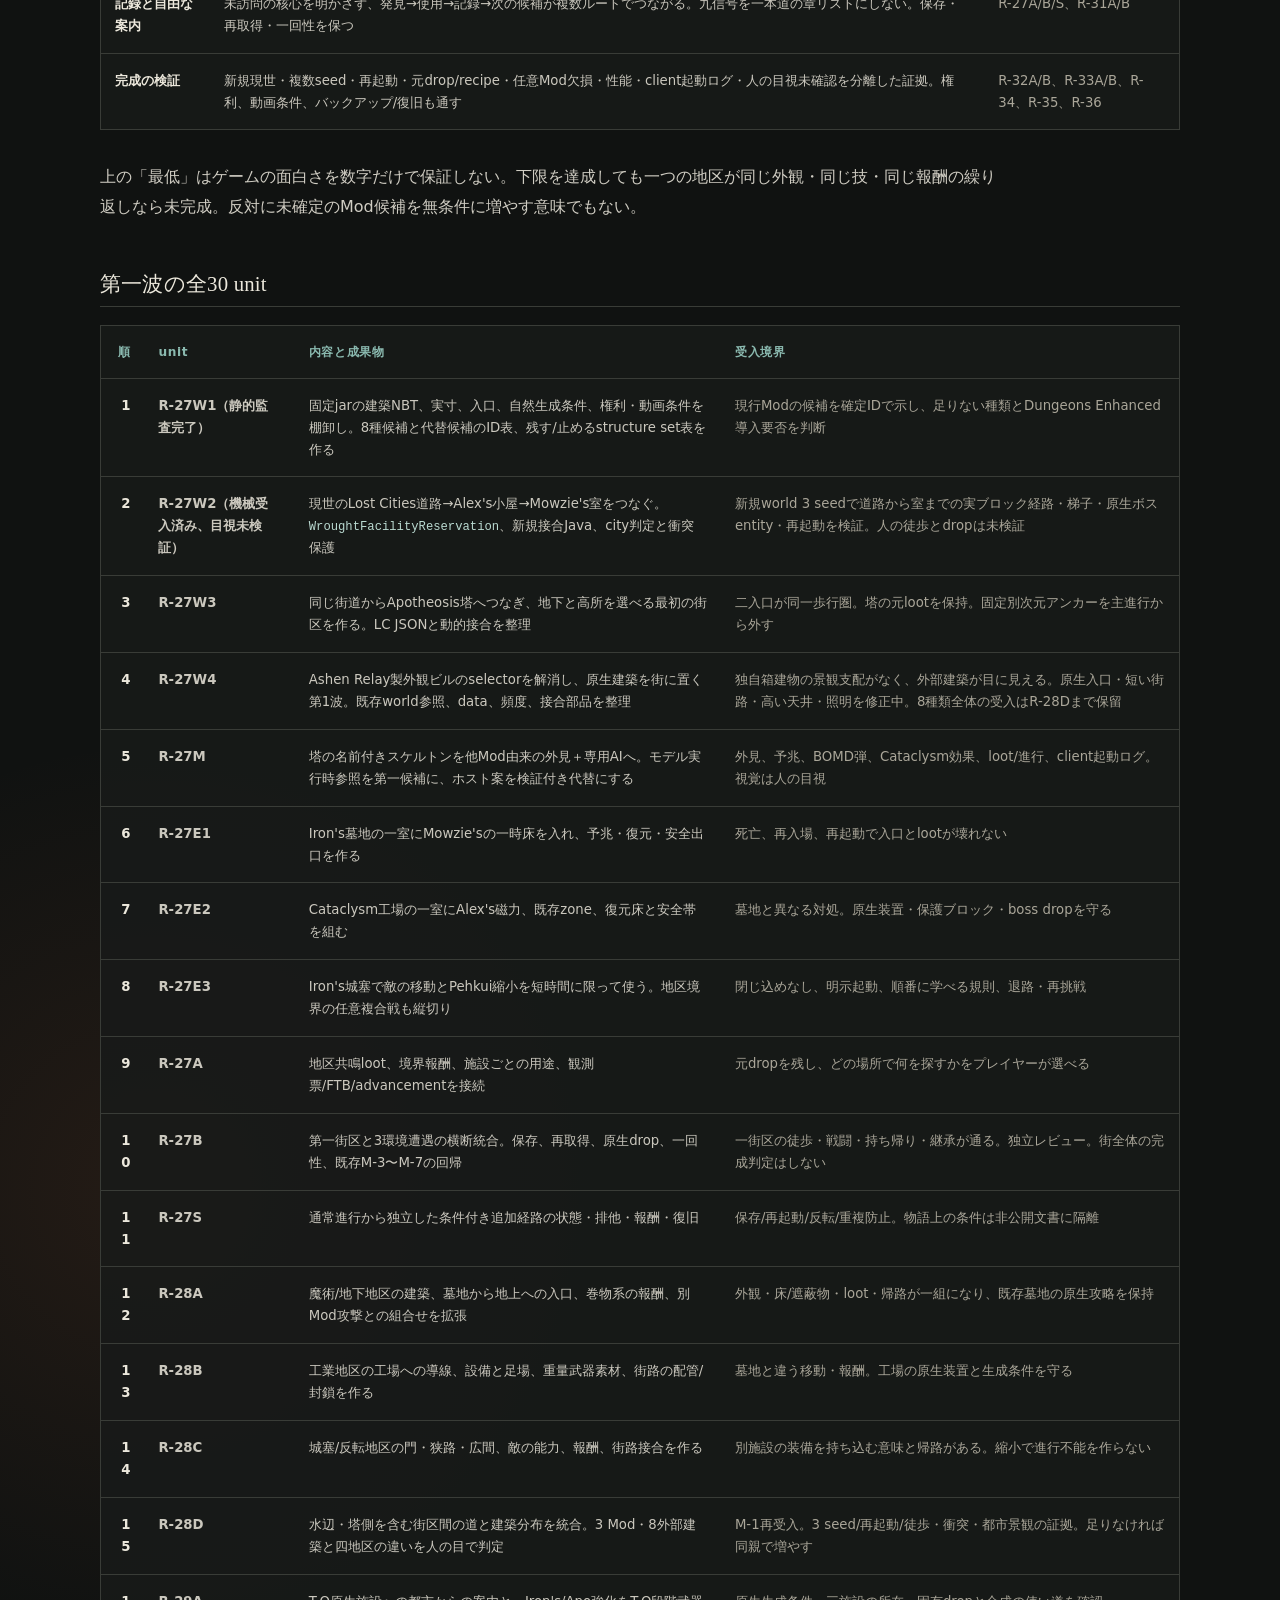
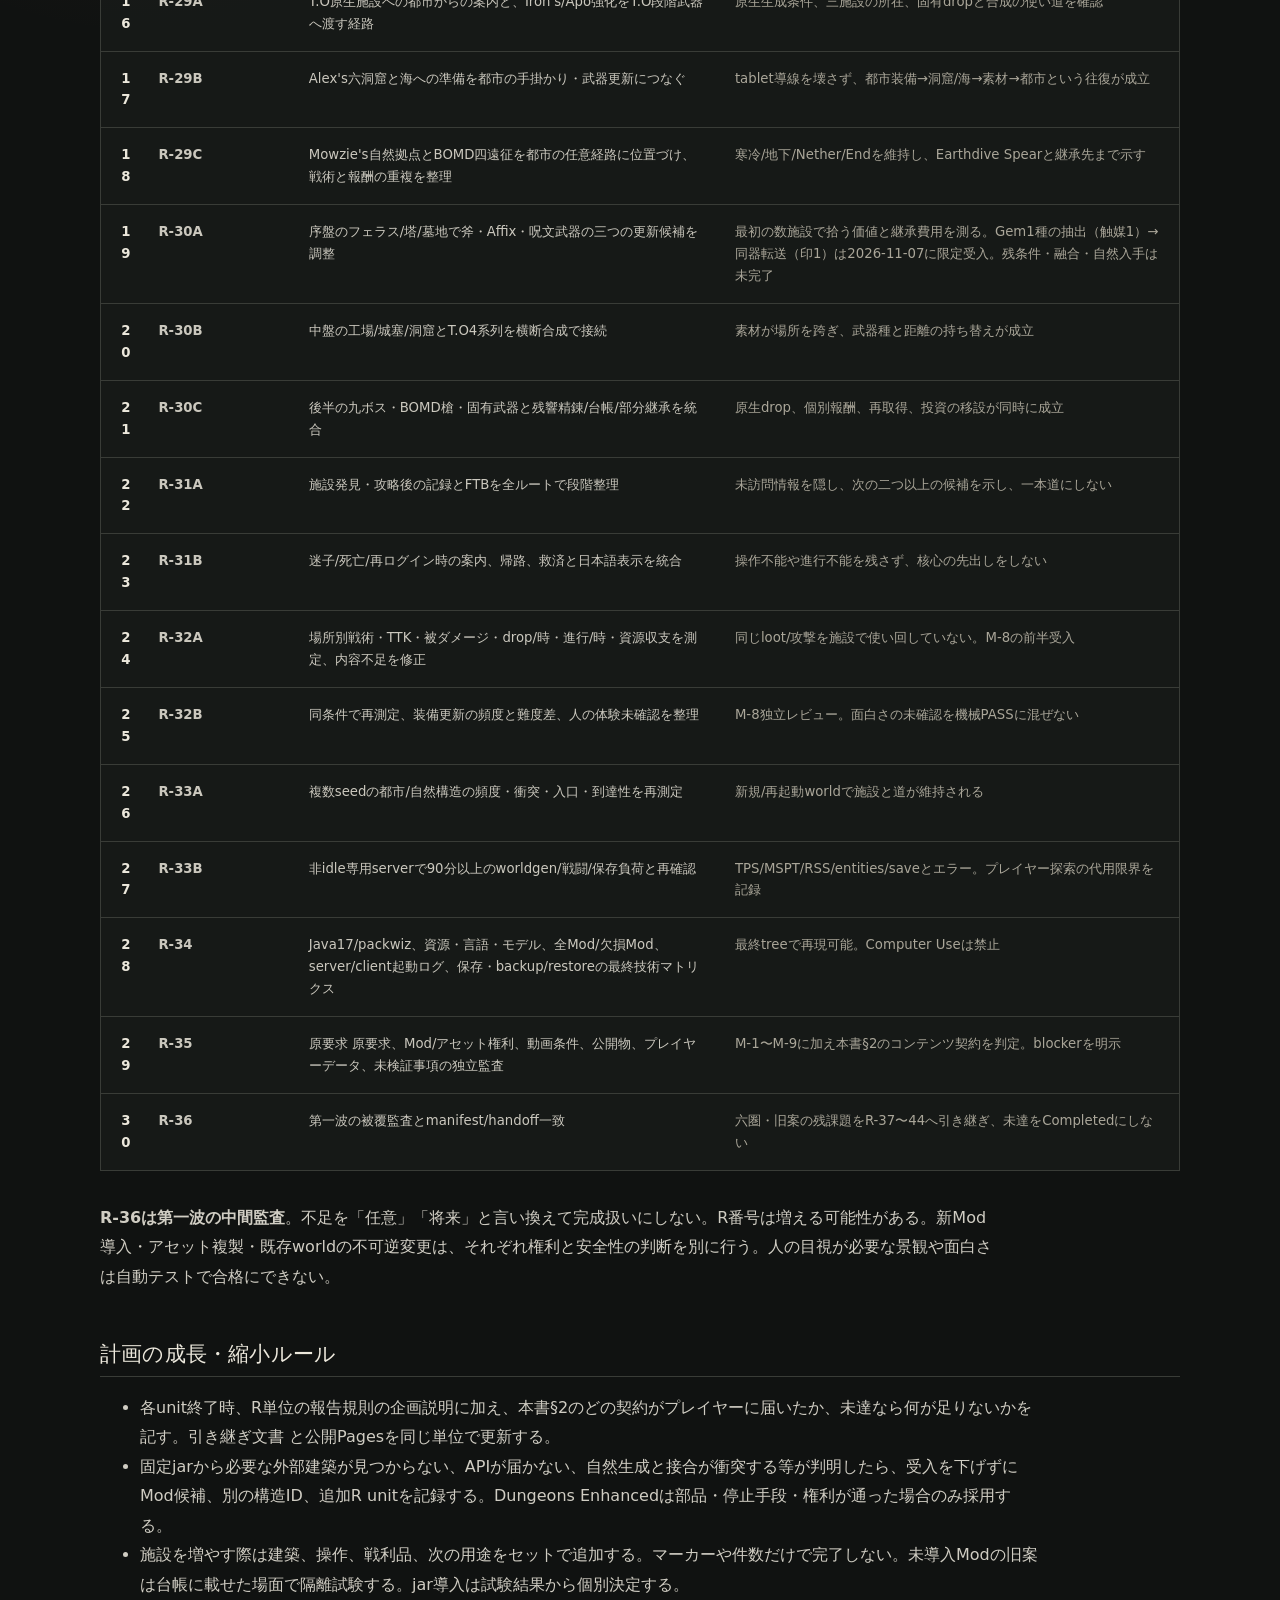
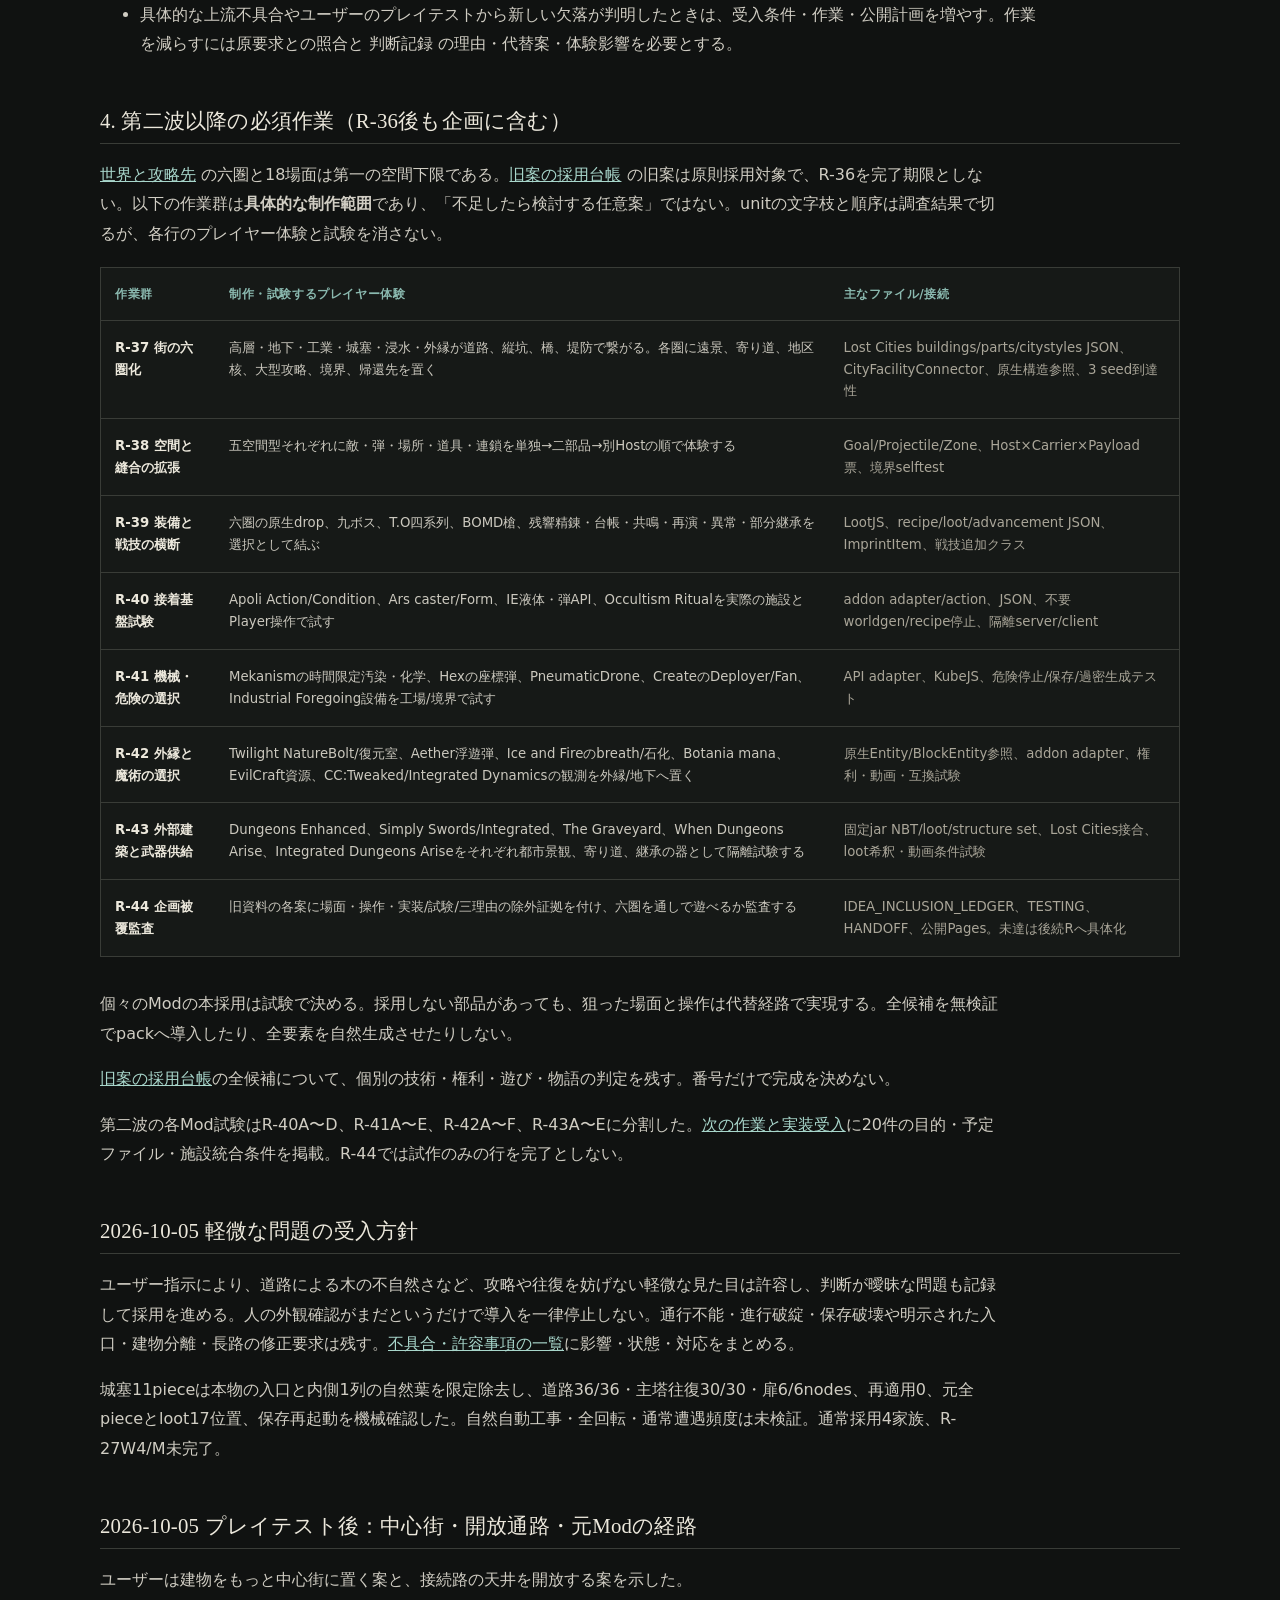
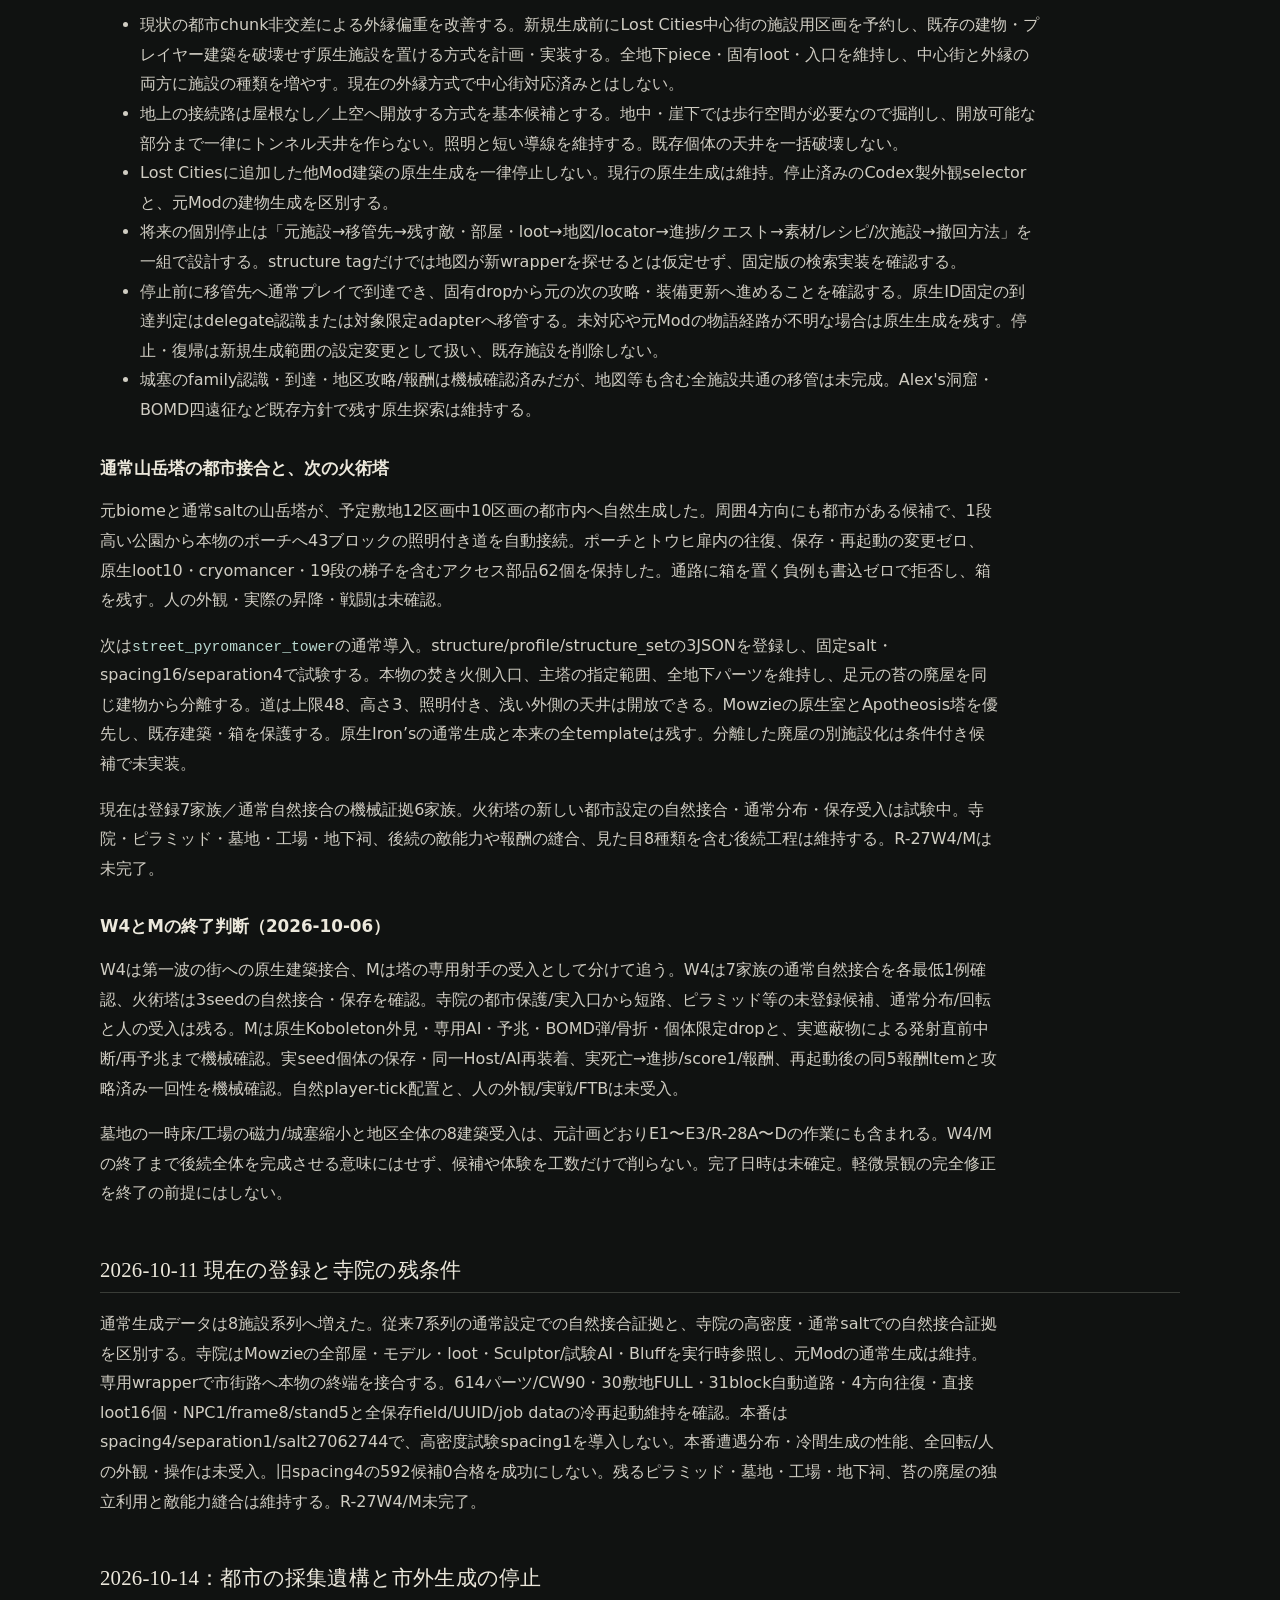
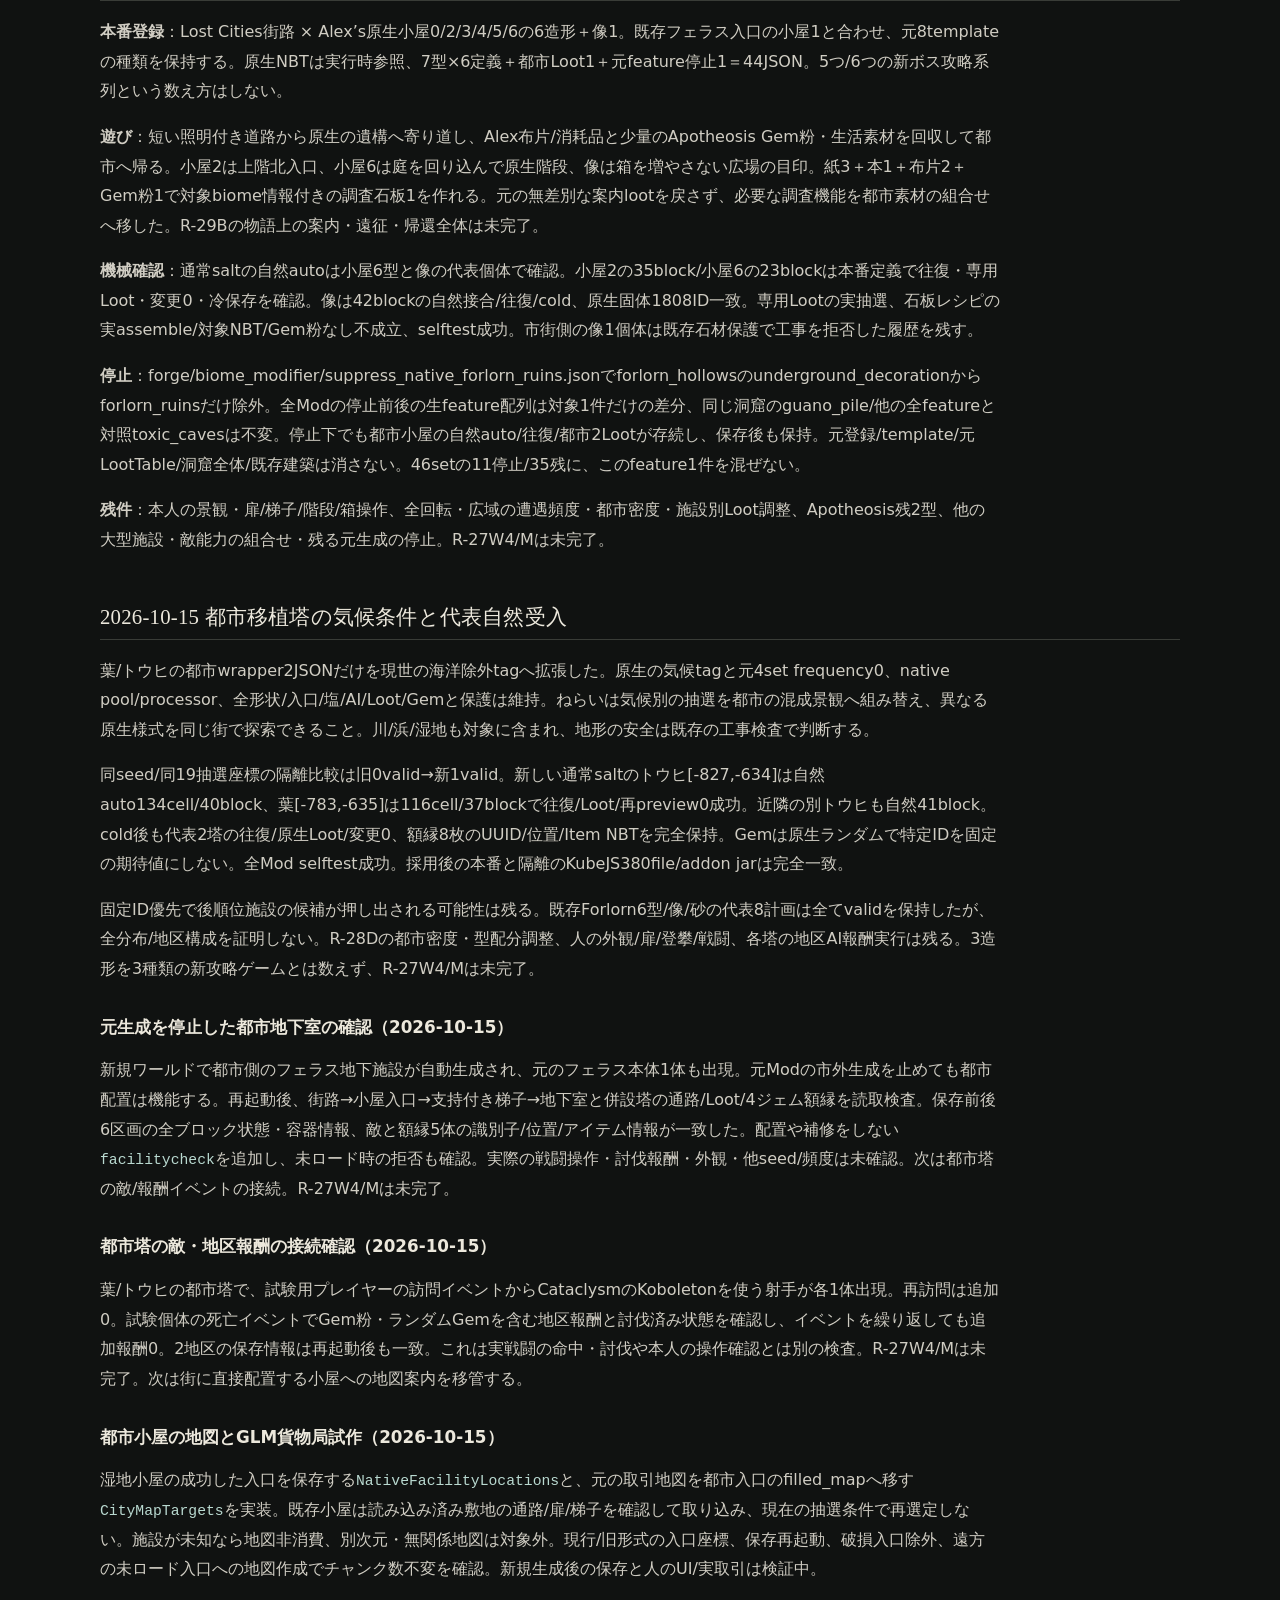
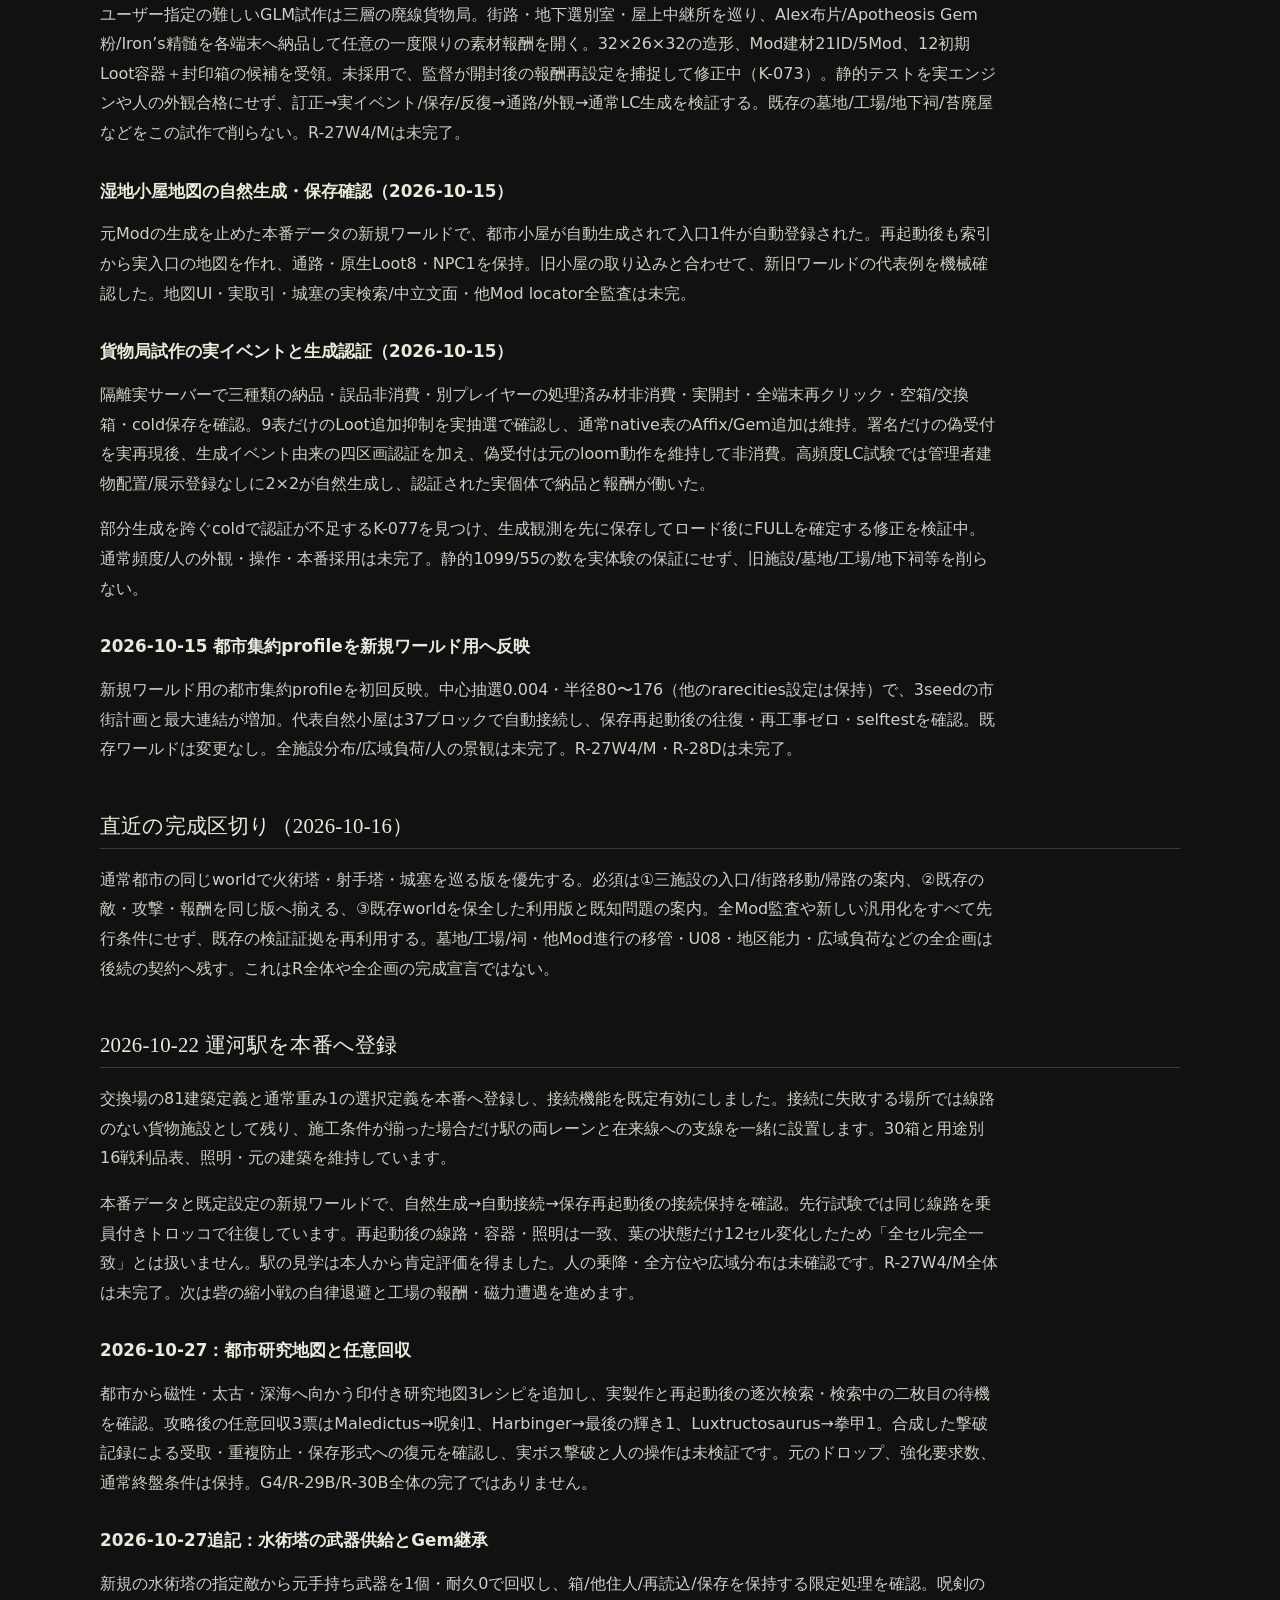
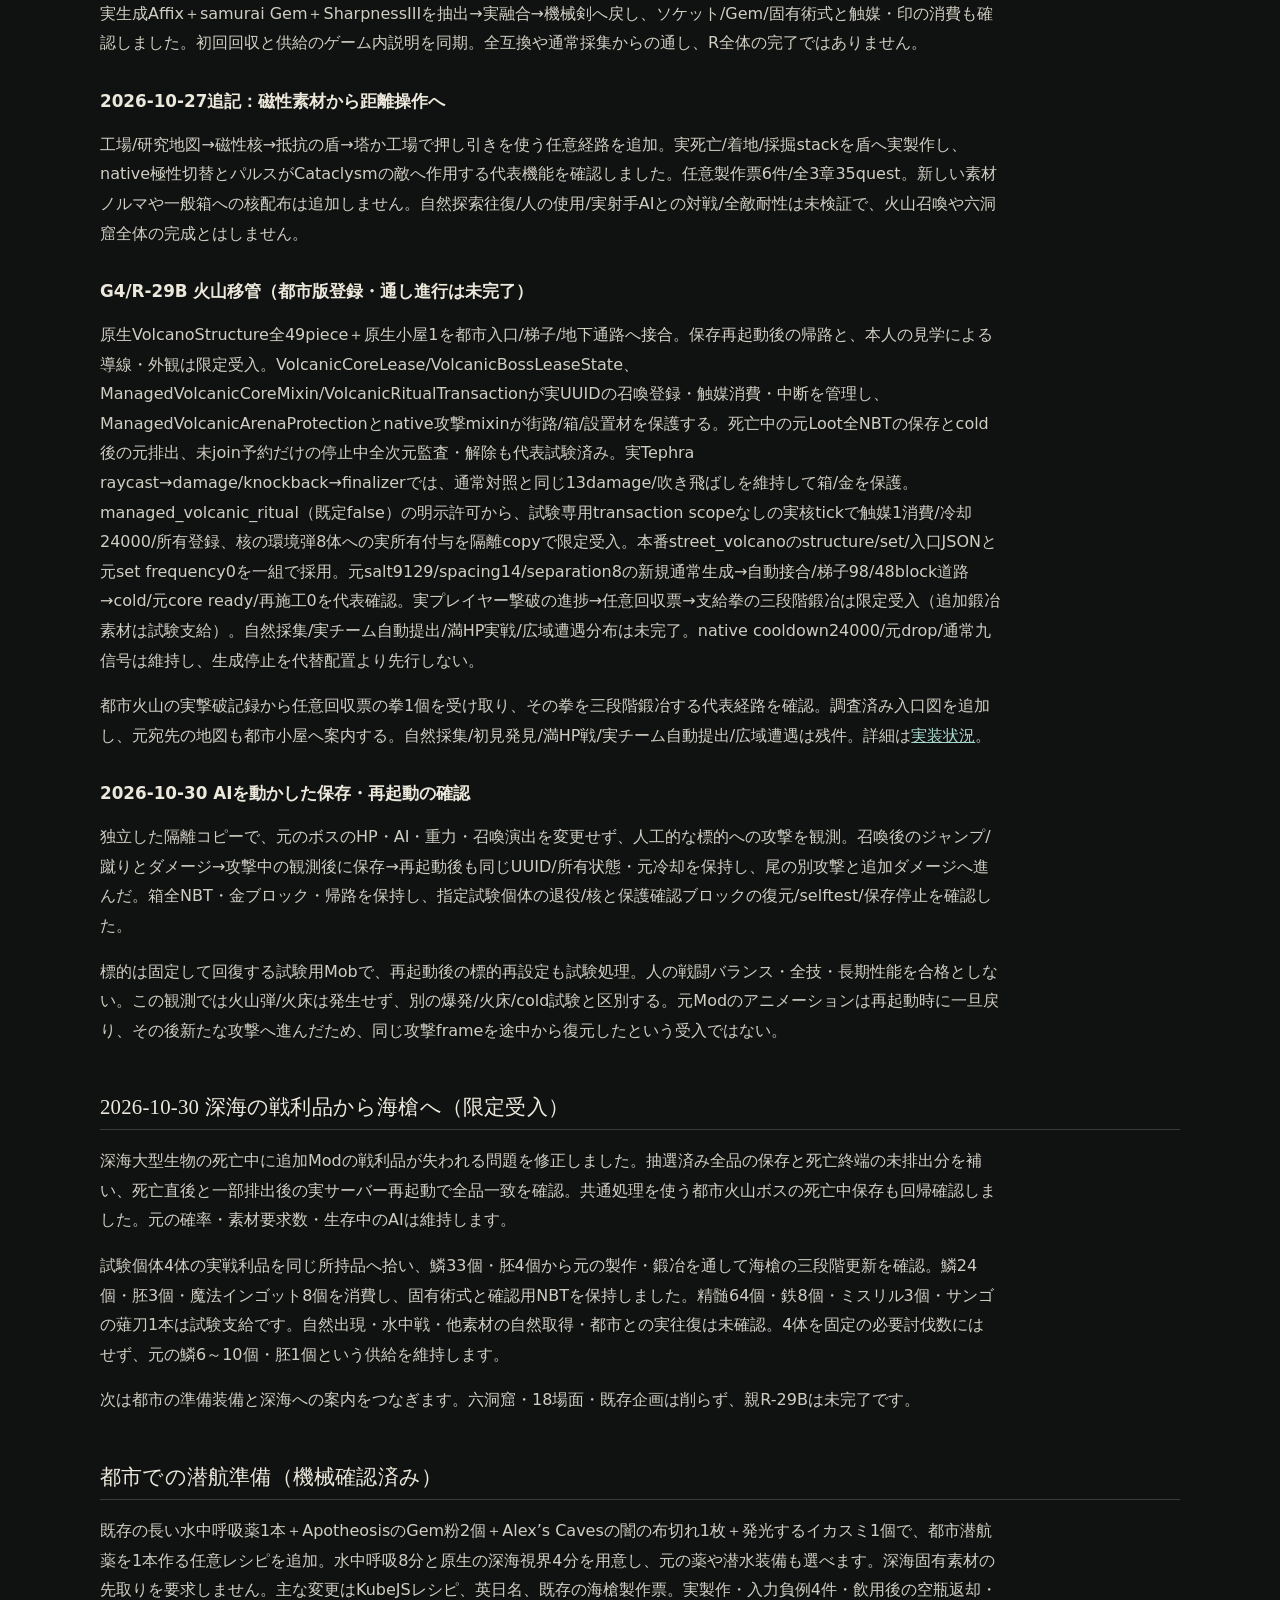
==== commit ee9a43c0: "Record native crafting observations and remaining progression diagnostics" ====
--- a/completion.html
+++ b/completion.html
@@ -15,6 +15,7 @@
     <article class="document"><h1>完成までの全工程</h1>
 <h2>2026-11-10 R31A：起動修正を確認、行動テストは継続中</h2>
 <p>全ルートの進行記録をつなぐ実機検証で、起動時の連携不具合が見つかりました（K-159）。修正後は起動と死亡状態の読取りを確認しましたが、診断側の作業台の距離判定・戦闘セルの事前条件・結果の集計に問題が残り、行動テスト全体は不合格です。全次元の保存と正常停止は確認し、以前の検証記録も保持しています。診断を修正して再検証します。<strong>R31Aの採用、全ルートの自然な攻略、保存後の進行復元の受入には至っていません。</strong></p>
+<p>後続の別環境では、継承印と帰還コンパスの実製作、素材消費、継承印への抽出と剣への完全転送、実死亡イベントの進行キューへの登録まで確認しました。一方、部分継承に必要な診断用の解放条件と、製作済みコンパスを扱う持ち物操作で失敗し、総合結果は不合格です。保存・正常停止を確認して記録を固定し、診断の2点を修正しています。次のtickでの進行確定と、再起動後の復元はまだ受け入れていません。</p>
 <h2>2026-11-09 現在の到達点</h2>
 <p><strong>プロジェクト全体、R29C、R30Bは未完了です。</strong> 寒冷塔の都市版採用、遠征地図の実製作、複数武器系列の限定検証を土台に、機械剣では実ドロップ素材から製作3工程・融合・最初の強化までを限定確認しました。拳系列でも実際に拾った破片から合金を製作し、実武器の最初の強化へ渡す流れと保存後の監査まで確認しました。全ルートの進行システムは監査・修正中で、本番採用前です。自然供給・通常戦闘・人の操作は未検証です。<a href="delivery.html">最新の確認範囲と残条件</a>を参照してください。</p>
 <p>先の工程を並行して進めるため、戦闘計測・Mod連携・工場の危険設備の外注課題3件を追加しました。外注への登録や返却だけでは実装・受入の完了に数えません。人の外観・歩行・楽しさの確認も、サーバー側の機械検証と分けて残しています。</p>
